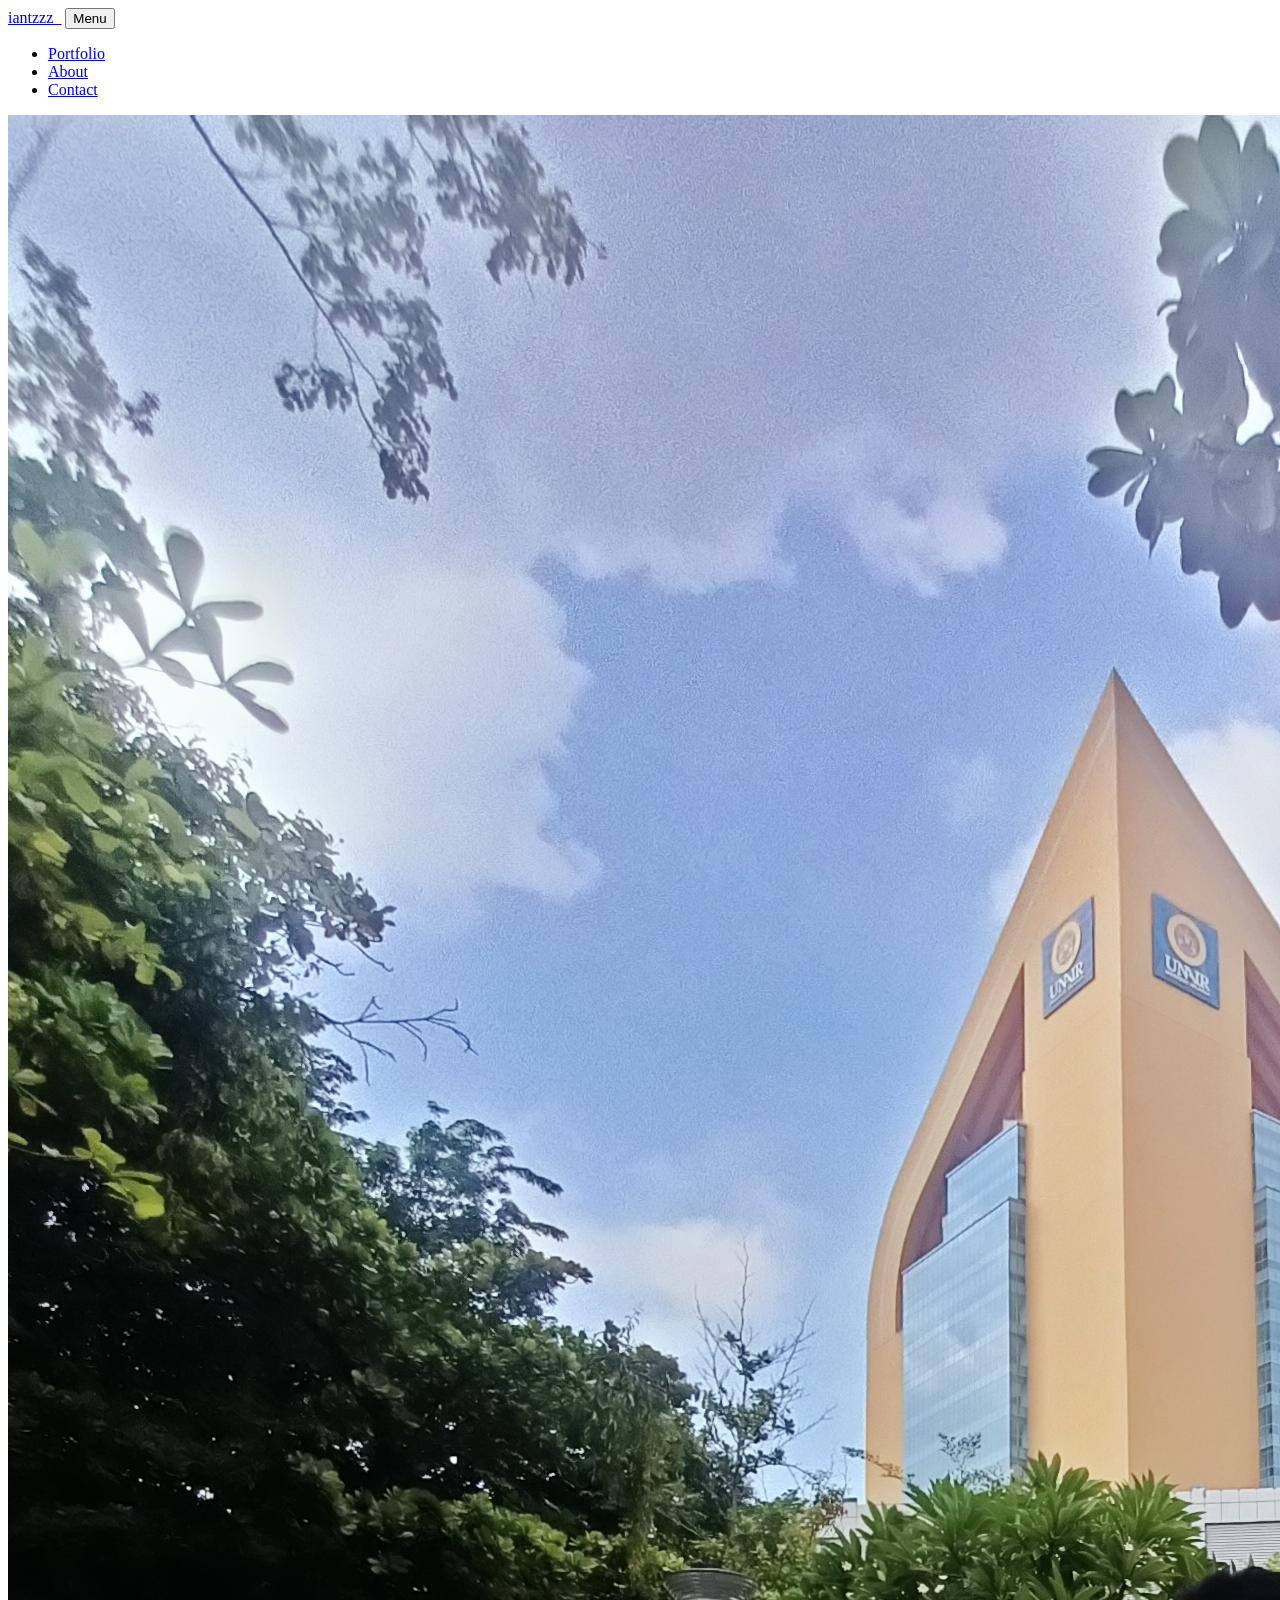
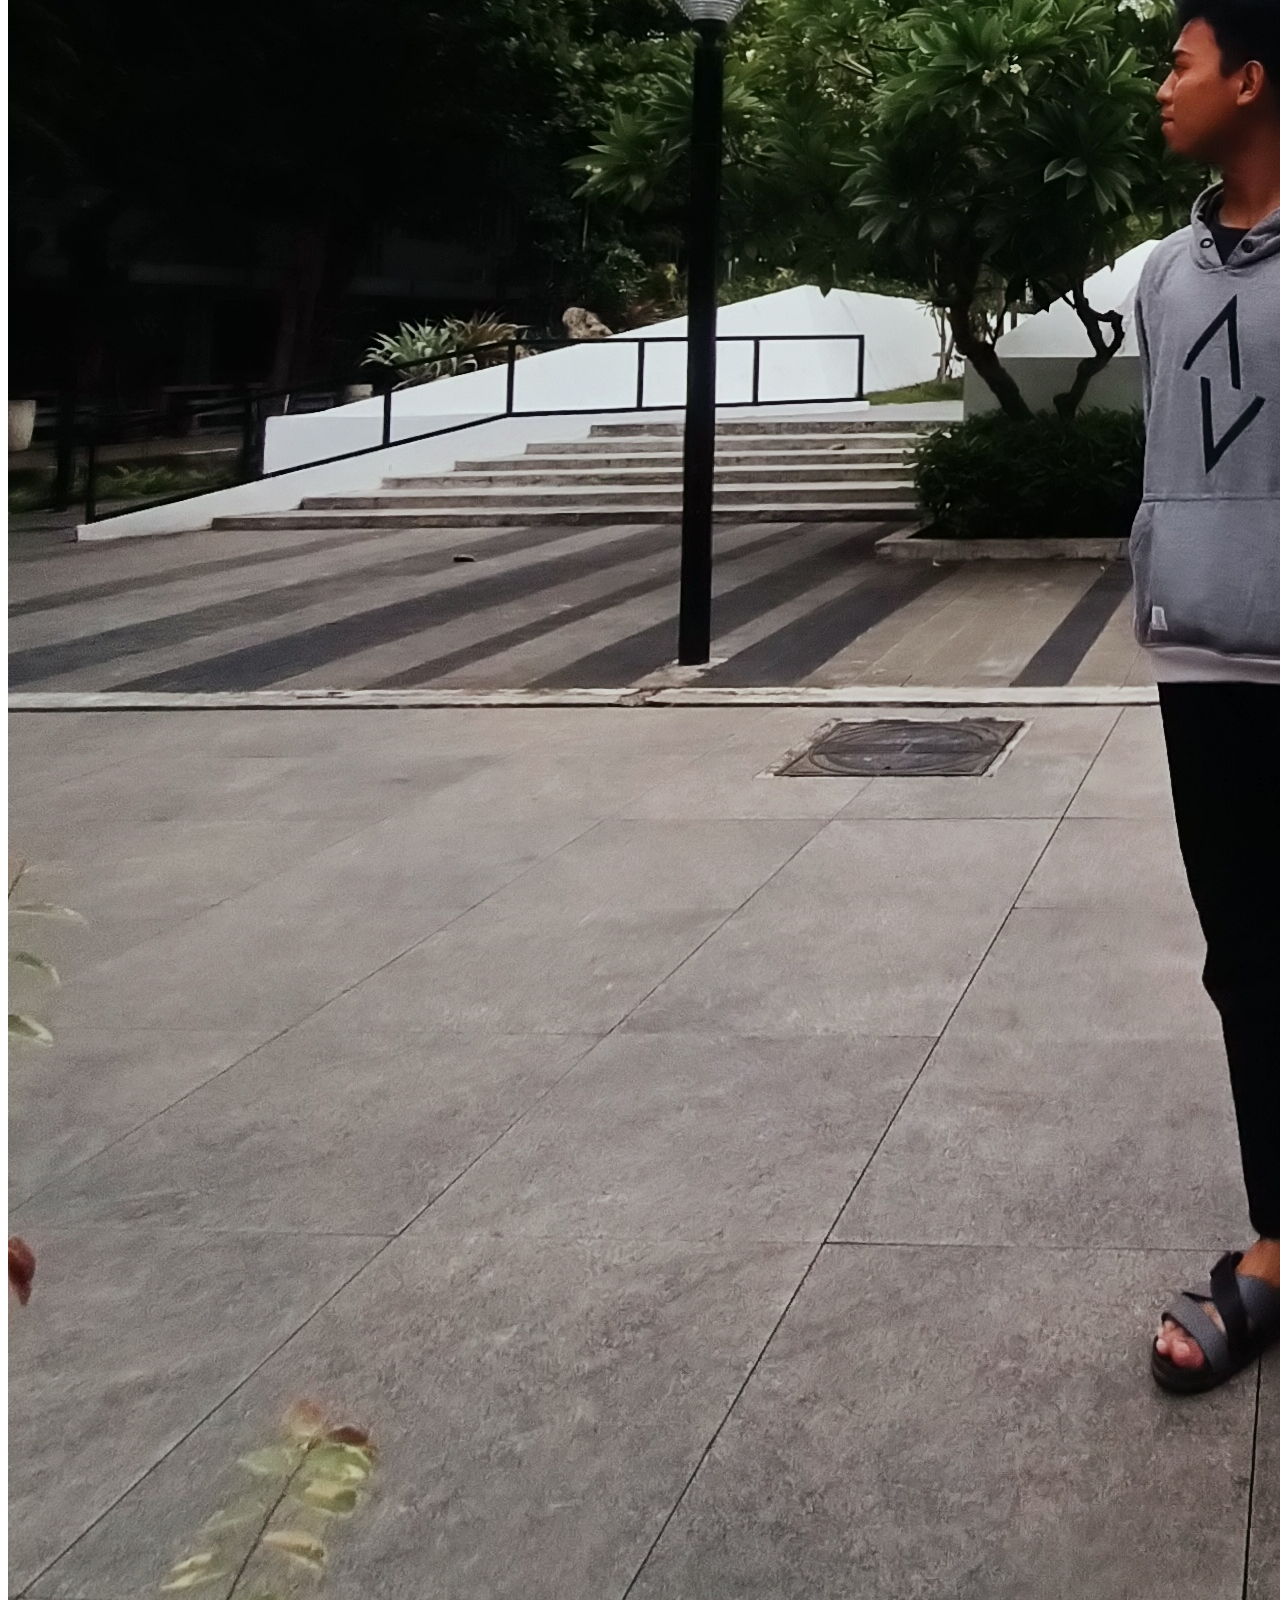
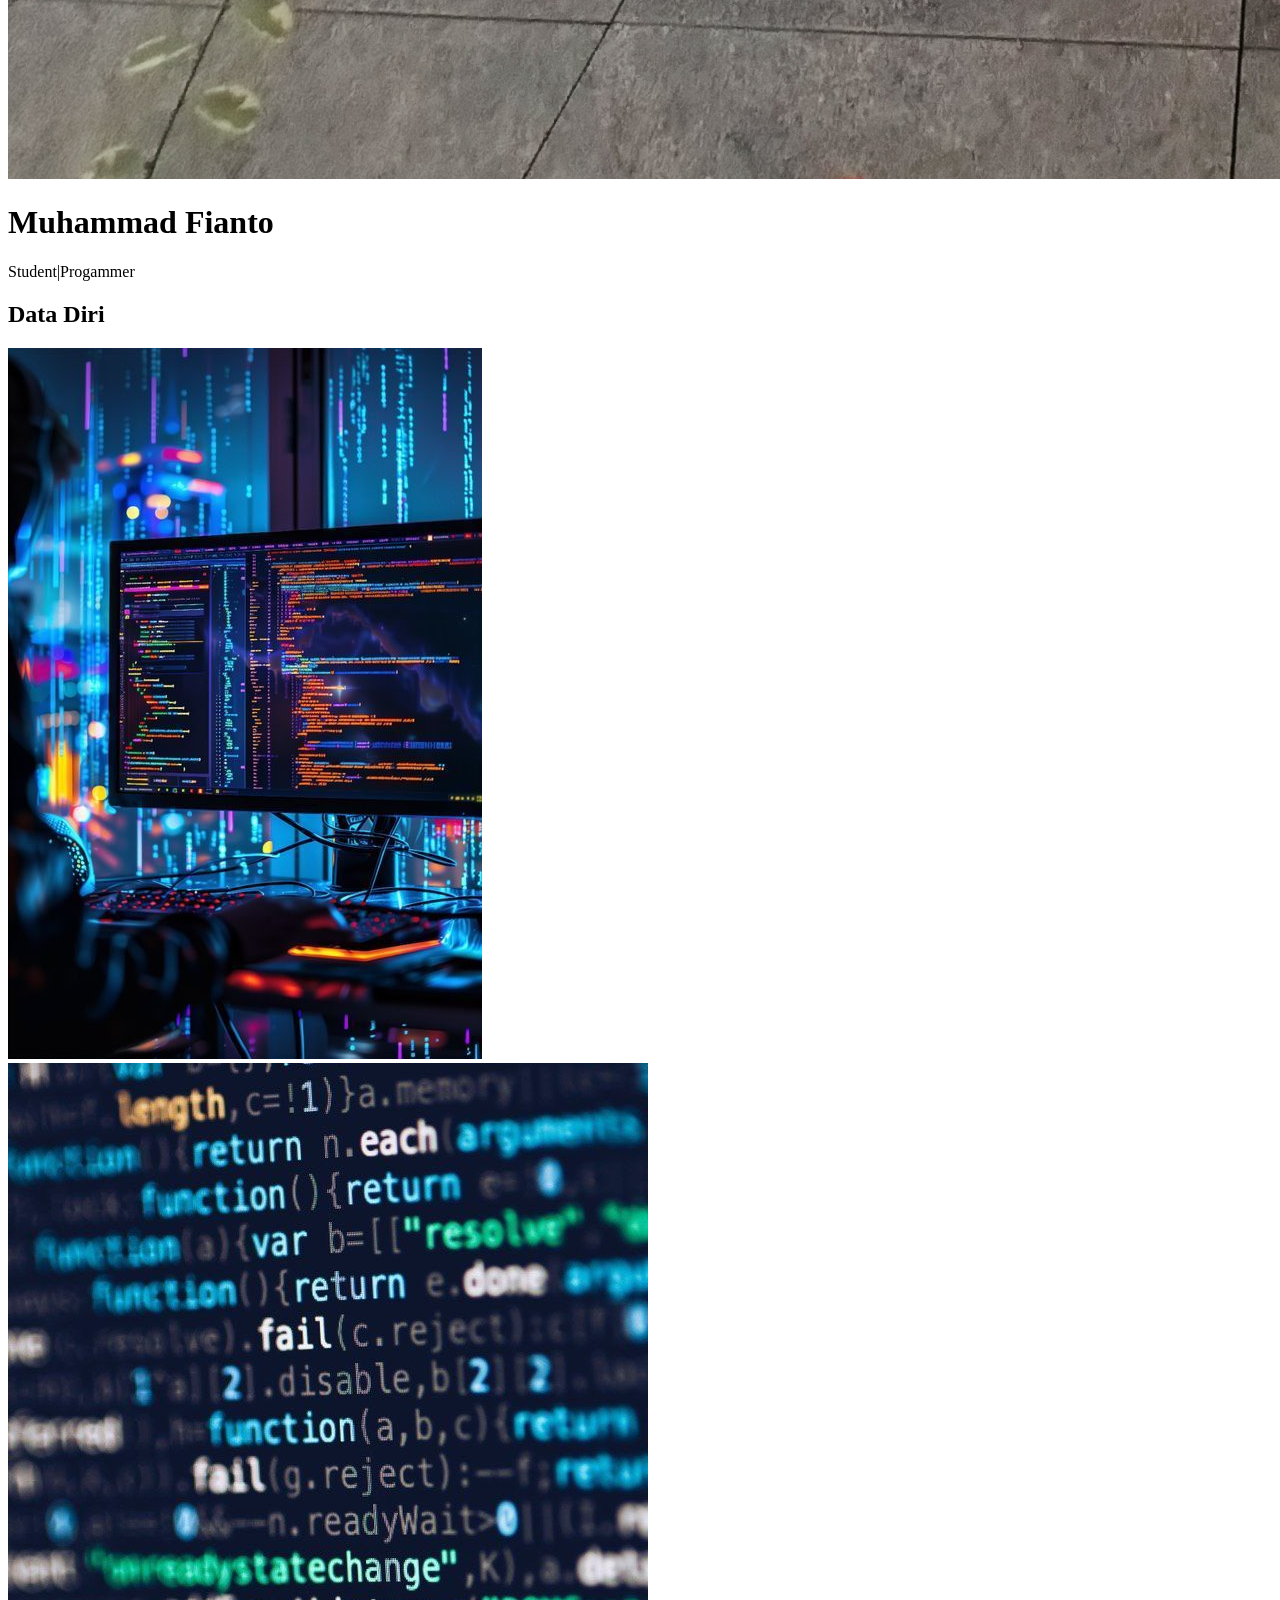
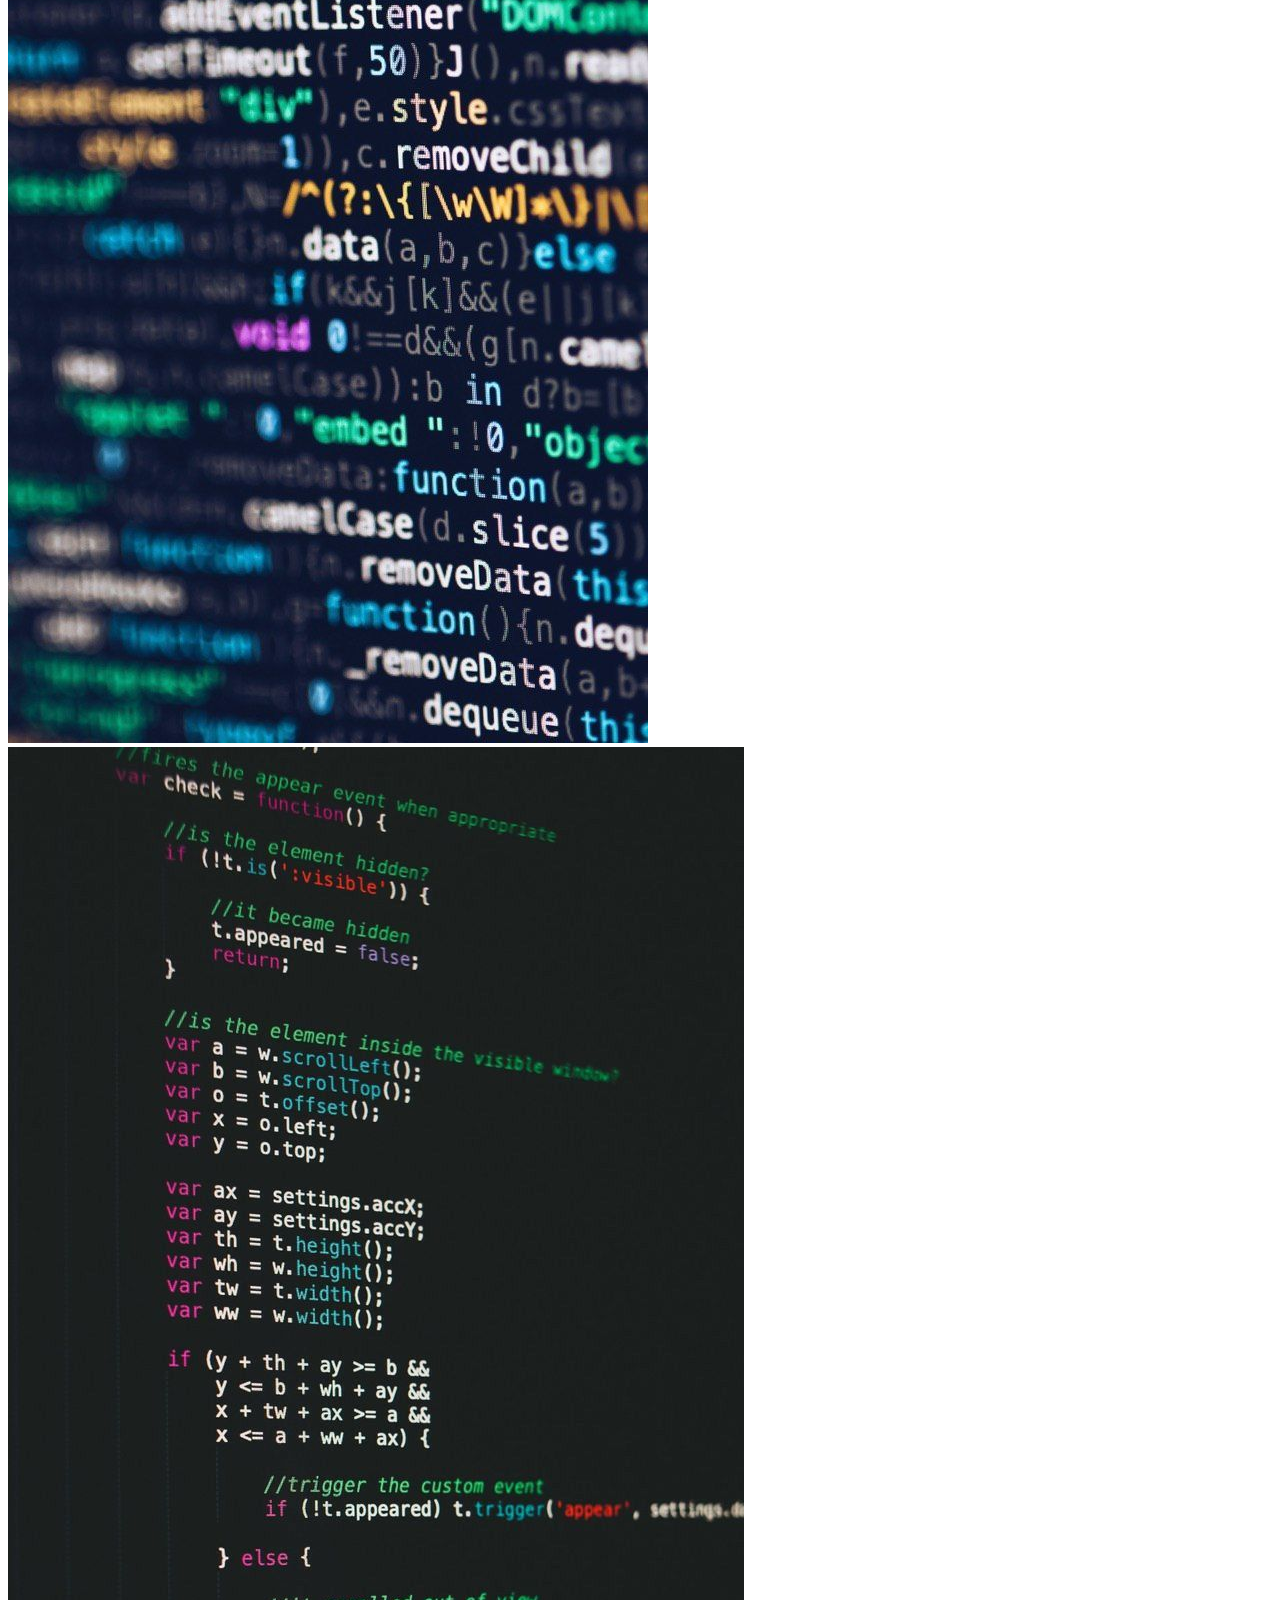
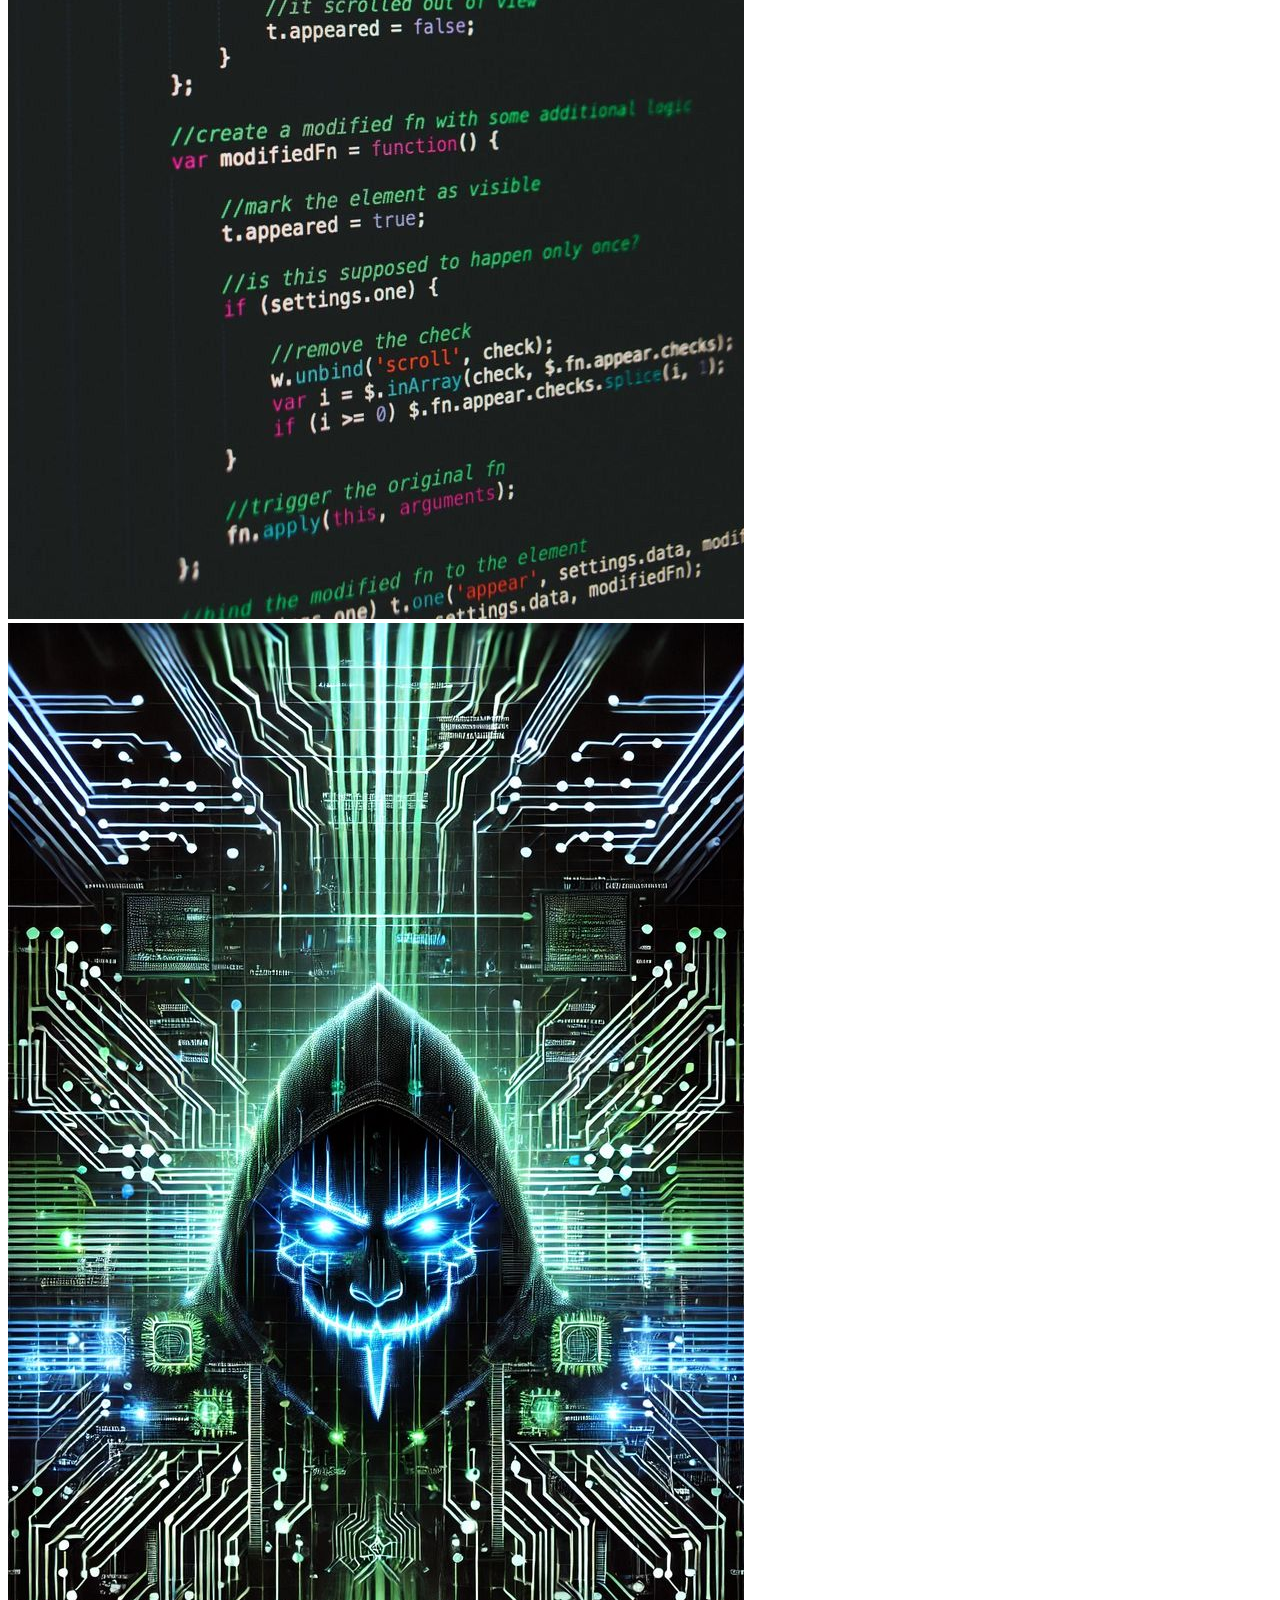
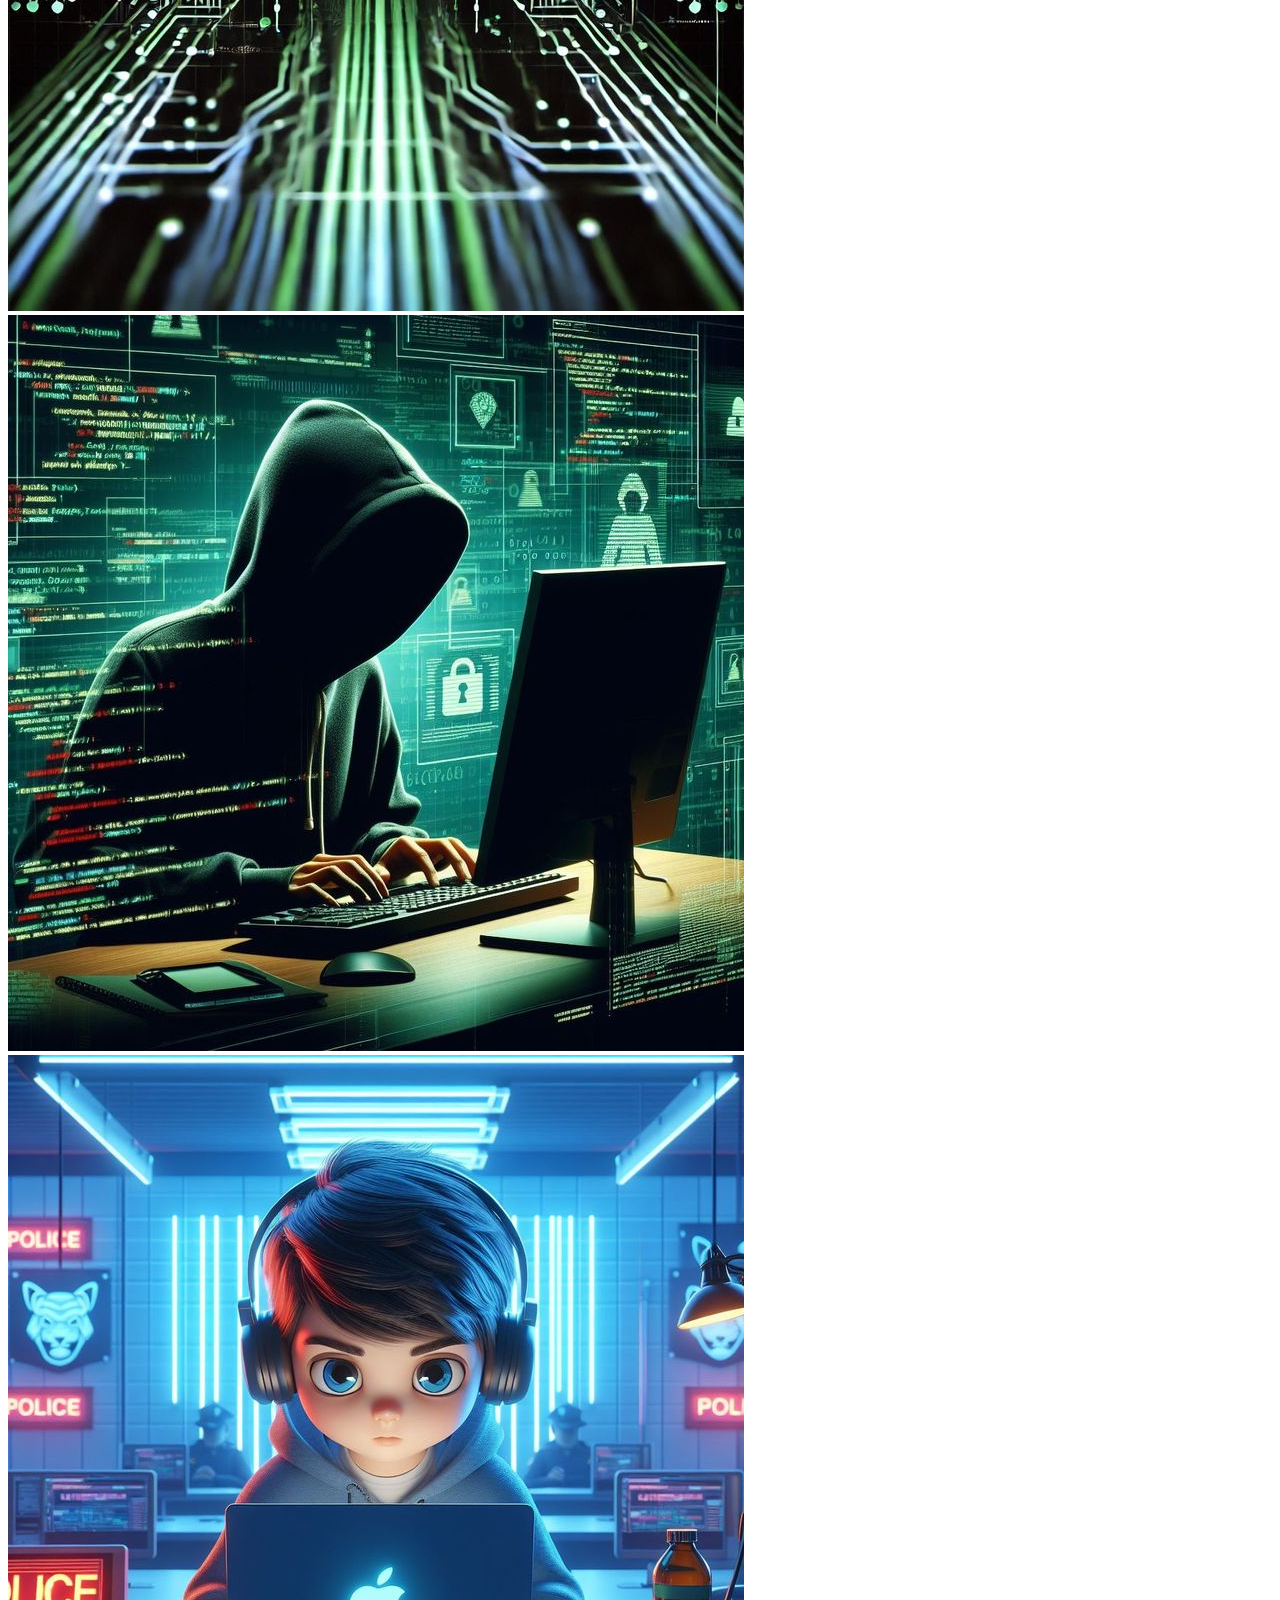
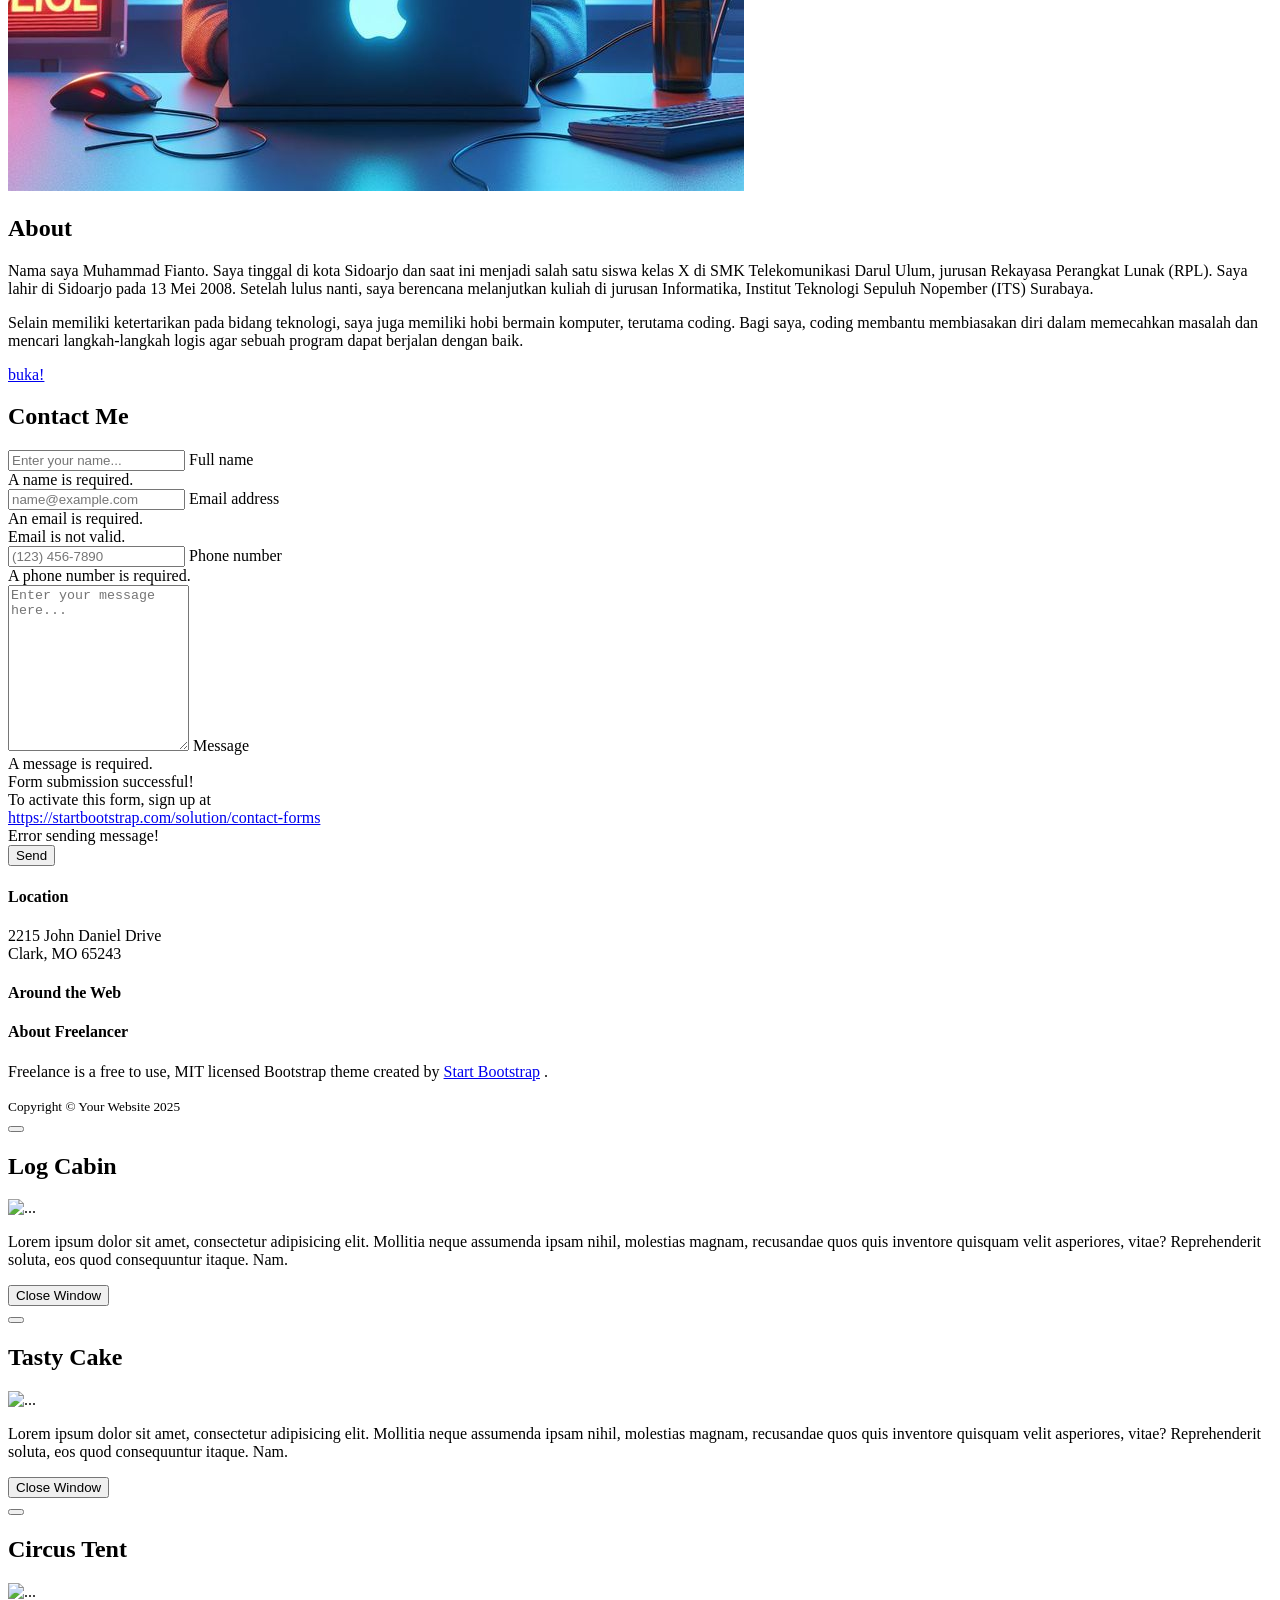
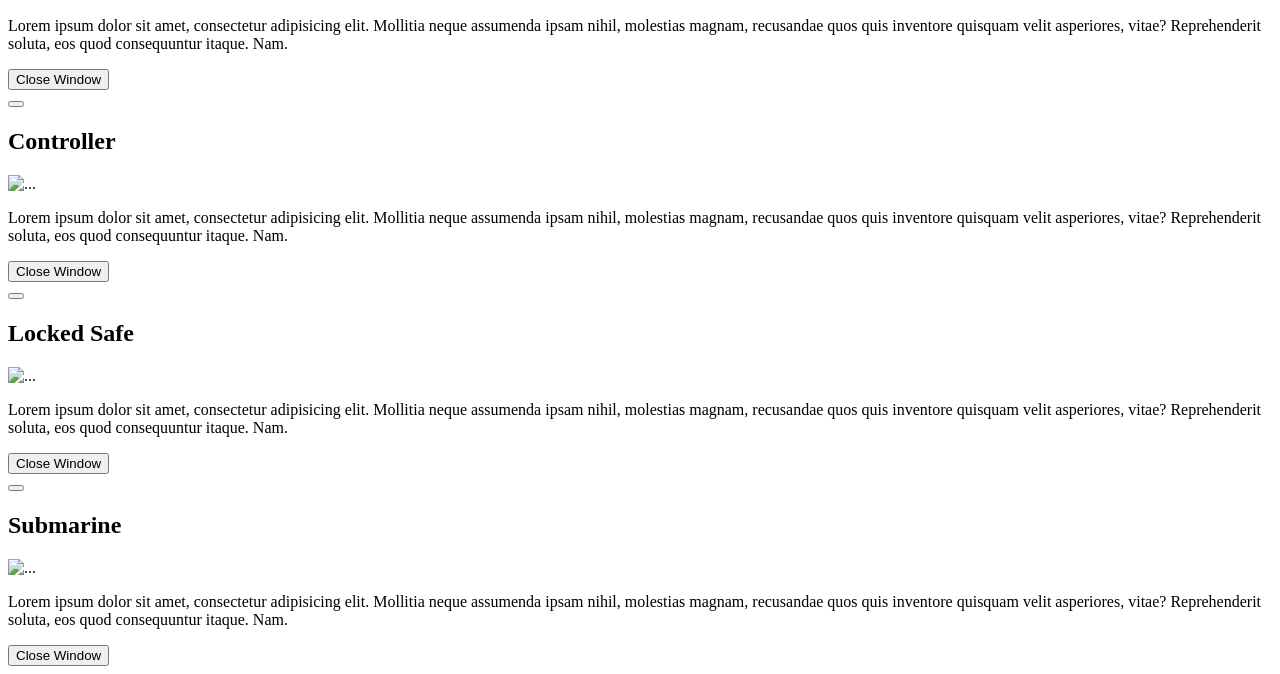
==== index.html @ 1a918ef3 "Add files via upload" ====
<!DOCTYPE html>
<html lang="en">
    <head>
        <meta charset="utf-8" />
        <meta name="viewport" content="width=device-width, initial-scale=1, shrink-to-fit=no" />
        <meta name="description" content="" />
        <meta name="author" content="" />
        <title>Hello, World!</title>
        <!-- Favicon-->
        <link rel="icon" type="image/x-icon" href="assets/favicon.ico" />
        <!-- Font Awesome icons (free version)-->
        <script src="https://use.fontawesome.com/releases/v6.3.0/js/all.js" crossorigin="anonymous"></script>
        <!-- Google fonts-->
        <link href="https://fonts.googleapis.com/css?family=Montserrat:400,700" rel="stylesheet" type="text/css" />
        <link href="https://fonts.googleapis.com/css?family=Lato:400,700,400italic,700italic" rel="stylesheet" type="text/css" />
        <!-- Core theme CSS (includes Bootstrap)-->
        <link href="css/styles.css" rel="stylesheet" />
    </head>
    <body id="page-top">
        <!-- Navigation-->
        <nav class="navbar navbar-expand-lg bg-secondary text-uppercase fixed-top" id="mainNav">
            <div class="container">
                <a class="navbar-brand" href="#page-top">iantzzz_</a>
                <button class="navbar-toggler text-uppercase font-weight-bold bg-primary text-white rounded" type="button" data-bs-toggle="collapse" data-bs-target="#navbarResponsive" aria-controls="navbarResponsive" aria-expanded="false" aria-label="Toggle navigation">
                    Menu
                    <i class="fas fa-bars"></i>
                </button>
                <div class="collapse navbar-collapse" id="navbarResponsive">
                    <ul class="navbar-nav ms-auto">
                        <li class="nav-item mx-0 mx-lg-1"><a class="nav-link py-3 px-0 px-lg-3 rounded" href="#portfolio">Portfolio</a></li>
                        <li class="nav-item mx-0 mx-lg-1"><a class="nav-link py-3 px-0 px-lg-3 rounded" href="#about">About</a></li>
                        <li class="nav-item mx-0 mx-lg-1"><a class="nav-link py-3 px-0 px-lg-3 rounded" href="#contact">Contact</a></li>
                    </ul>
                </div>
            </div>
        </nav>
        <!-- Masthead-->
        <header class="masthead bg-primary text-white text-center">
            <div class="container d-flex align-items-center flex-column">
                <!-- Masthead Avatar Image-->
                <img class="masthead-avatar mb-5" src="assets/img/portfolio/fotoku.jpeg" alt="..." />
                <!-- Masthead Heading-->
                <h1 class="masthead-heading text-uppercase mb-0">Muhammad Fianto</h1>
                <!-- Icon Divider-->
                <div class="divider-custom divider-light">
                    <div class="divider-custom-line"></div>
                    <div class="divider-custom-icon"><i class="fas fa-star"></i></div>
                    <div class="divider-custom-line"></div>
                </div>
                <!-- Masthead Subheading-->
                <p class="masthead-subheading font-weight-light mb-0">Student|Progammer</p>
            </div>
        </header>
        <!-- Portfolio Section-->
        <section class="page-section portfolio" id="portfolio">
            <div class="container">
                <!-- Portfolio Section Heading-->
                <h2 class="page-section-heading text-center text-uppercase text-secondary mb-0">Data Diri</h2>
                <!-- Icon Divider-->
                <div class="divider-custom">
                    <div class="divider-custom-line"></div>
                    <div class="divider-custom-icon"><i class="fas fa-star"></i></div>
                    <div class="divider-custom-line"></div>
                </div>
                <!-- Portfolio Grid Items-->
                <div class="row justify-content-center">
                    <!-- Portfolio Item 1-->
                    <div class="col-md-6 col-lg-4 mb-5">
                        <div class="portfolio-item mx-auto" data-bs-toggle="modal" data-bs-target="#portfolioModal1">
                            <div class="portfolio-item-caption d-flex align-items-center justify-content-center h-100 w-100">
                                <div class="portfolio-item-caption-content text-center text-white"><i class="fas fa-plus fa-3x"></i></div>
                            </div>
                            <img class="img-fluid" src="assets/img/portfolio/ngoding 1.jpeg" alt="..." />
                        </div>
                    </div>
                    <!-- Portfolio Item 2-->
                    <div class="col-md-6 col-lg-4 mb-5">
                        <div class="portfolio-item mx-auto" data-bs-toggle="modal" data-bs-target="#portfolioModal2">
                            <div class="portfolio-item-caption d-flex align-items-center justify-content-center h-100 w-100">
                                <div class="portfolio-item-caption-content text-center text-white"><i class="fas fa-plus fa-3x"></i></div>
                            </div>
                            <img class="img-fluid" src="assets/img/portfolio/ngoding 2.jpeg" alt="..." />
                        </div>
                    </div>
                    <!-- Portfolio Item 3-->
                    <div class="col-md-6 col-lg-4 mb-5">
                        <div class="portfolio-item mx-auto" data-bs-toggle="modal" data-bs-target="#portfolioModal3">
                            <div class="portfolio-item-caption d-flex align-items-center justify-content-center h-100 w-100">
                                <div class="portfolio-item-caption-content text-center text-white"><i class="fas fa-plus fa-3x"></i></div>
                            </div>
                            <img class="img-fluid" src="assets/img/portfolio/ngoding 3.jpeg" alt="..." />
                        </div>
                    </div>
                    <!-- Portfolio Item 4-->
                    <div class="col-md-6 col-lg-4 mb-5 mb-lg-0">
                        <div class="portfolio-item mx-auto" data-bs-toggle="modal" data-bs-target="#portfolioModal4">
                            <div class="portfolio-item-caption d-flex align-items-center justify-content-center h-100 w-100">
                                <div class="portfolio-item-caption-content text-center text-white"><i class="fas fa-plus fa-3x"></i></div>
                            </div>
                            <img class="img-fluid" src="assets/img/portfolio/hacker.jpeg" alt="..." />
                        </div>
                    </div>
                    <!-- Portfolio Item 5-->
                    <div class="col-md-6 col-lg-4 mb-5 mb-md-0">
                        <div class="portfolio-item mx-auto" data-bs-toggle="modal" data-bs-target="#portfolioModal5">
                            <div class="portfolio-item-caption d-flex align-items-center justify-content-center h-100 w-100">
                                <div class="portfolio-item-caption-content text-center text-white"><i class="fas fa-plus fa-3x"></i></div>
                            </div>
                            <img class="img-fluid" src="assets/img/portfolio/hacker2.jpeg" alt="..." />
                        </div>
                    </div>
                    <!-- Portfolio Item 6-->
                    <div class="col-md-6 col-lg-4">
                        <div class="portfolio-item mx-auto" data-bs-toggle="modal" data-bs-target="#portfolioModal6">
                            <div class="portfolio-item-caption d-flex align-items-center justify-content-center h-100 w-100">
                                <div class="portfolio-item-caption-content text-center text-white"><i class="fas fa-plus fa-3x"></i></div>
                            </div>
                            <img class="img-fluid" src="assets/img/portfolio/progammer.jpeg" alt="..." />
                        </div>
                    </div>
                </div>
            </div>
        </section>
        <!-- About Section-->
        <section class="page-section bg-primary text-white mb-0" id="about">
            <div class="container">
                <!-- About Section Heading-->
                <h2 class="page-section-heading text-center text-uppercase text-white">About</h2>
                <!-- Icon Divider-->
                <div class="divider-custom divider-light">
                    <div class="divider-custom-line"></div>
                    <div class="divider-custom-icon"><i class="fas fa-star"></i></div>
                    <div class="divider-custom-line"></div>
                </div>
                <!-- About Section Content-->
                <div class="row">
                    <div class="col-lg-4 ms-auto"><p class="lead">Nama saya Muhammad Fianto. Saya tinggal di kota Sidoarjo dan saat ini menjadi salah satu siswa kelas X di SMK Telekomunikasi Darul Ulum, jurusan Rekayasa Perangkat Lunak (RPL). Saya lahir di Sidoarjo pada 13 Mei 2008. Setelah lulus nanti, saya berencana melanjutkan kuliah di jurusan Informatika, Institut Teknologi Sepuluh Nopember (ITS) Surabaya.</p></div>
                    <div class="col-lg-4 me-auto"><p class="lead">Selain memiliki ketertarikan pada bidang teknologi, saya juga memiliki hobi bermain komputer, terutama coding. Bagi saya, coding membantu membiasakan diri dalam memecahkan masalah dan mencari langkah-langkah logis agar sebuah program dapat berjalan dengan baik.</p></div>
                </div>
                <!-- About Section Button-->
                <div class="text-center mt-4">
                    <a class="btn btn-xl btn-outline-light" href="assets/img/portfolio/fotoku.jpeg">
                        <i class="fas fa-download me-2"></i>
                        buka!
                    </a>
                </div>
            </div>
        </section>
        <!-- Contact Section-->
        <section class="page-section" id="contact">
            <div class="container">
                <!-- Contact Section Heading-->
                <h2 class="page-section-heading text-center text-uppercase text-secondary mb-0">Contact Me</h2>
                <!-- Icon Divider-->
                <div class="divider-custom">
                    <div class="divider-custom-line"></div>
                    <div class="divider-custom-icon"><i class="fas fa-star"></i></div>
                    <div class="divider-custom-line"></div>
                </div>
                <!-- Contact Section Form-->
                <div class="row justify-content-center">
                    <div class="col-lg-8 col-xl-7">
                        <!-- * * * * * * * * * * * * * * *-->
                        <!-- * * SB Forms Contact Form * *-->
                        <!-- * * * * * * * * * * * * * * *-->
                        <!-- This form is pre-integrated with SB Forms.-->
                        <!-- To make this form functional, sign up at-->
                        <!-- https://startbootstrap.com/solution/contact-forms-->
                        <!-- to get an API token!-->
                        <form id="contactForm" data-sb-form-api-token="API_TOKEN">
                            <!-- Name input-->
                            <div class="form-floating mb-3">
                                <input class="form-control" id="name" type="text" placeholder="Enter your name..." data-sb-validations="required" />
                                <label for="name">Full name</label>
                                <div class="invalid-feedback" data-sb-feedback="name:required">A name is required.</div>
                            </div>
                            <!-- Email address input-->
                            <div class="form-floating mb-3">
                                <input class="form-control" id="email" type="email" placeholder="name@example.com" data-sb-validations="required,email" />
                                <label for="email">Email address</label>
                                <div class="invalid-feedback" data-sb-feedback="email:required">An email is required.</div>
                                <div class="invalid-feedback" data-sb-feedback="email:email">Email is not valid.</div>
                            </div>
                            <!-- Phone number input-->
                            <div class="form-floating mb-3">
                                <input class="form-control" id="phone" type="tel" placeholder="(123) 456-7890" data-sb-validations="required" />
                                <label for="phone">Phone number</label>
                                <div class="invalid-feedback" data-sb-feedback="phone:required">A phone number is required.</div>
                            </div>
                            <!-- Message input-->
                            <div class="form-floating mb-3">
                                <textarea class="form-control" id="message" type="text" placeholder="Enter your message here..." style="height: 10rem" data-sb-validations="required"></textarea>
                                <label for="message">Message</label>
                                <div class="invalid-feedback" data-sb-feedback="message:required">A message is required.</div>
                            </div>
                            <!-- Submit success message-->
                            <!---->
                            <!-- This is what your users will see when the form-->
                            <!-- has successfully submitted-->
                            <div class="d-none" id="submitSuccessMessage">
                                <div class="text-center mb-3">
                                    <div class="fw-bolder">Form submission successful!</div>
                                    To activate this form, sign up at
                                    <br />
                                    <a href="https://startbootstrap.com/solution/contact-forms">https://startbootstrap.com/solution/contact-forms</a>
                                </div>
                            </div>
                            <!-- Submit error message-->
                            <!---->
                            <!-- This is what your users will see when there is-->
                            <!-- an error submitting the form-->
                            <div class="d-none" id="submitErrorMessage"><div class="text-center text-danger mb-3">Error sending message!</div></div>
                            <!-- Submit Button-->
                            <button class="btn btn-primary btn-xl disabled" id="submitButton" type="submit">Send</button>
                        </form>
                    </div>
                </div>
            </div>
        </section>
        <!-- Footer-->
        <footer class="footer text-center">
            <div class="container">
                <div class="row">
                    <!-- Footer Location-->
                    <div class="col-lg-4 mb-5 mb-lg-0">
                        <h4 class="text-uppercase mb-4">Location</h4>
                        <p class="lead mb-0">
                            2215 John Daniel Drive
                            <br />
                            Clark, MO 65243
                        </p>
                    </div>
                    <!-- Footer Social Icons-->
                    <div class="col-lg-4 mb-5 mb-lg-0">
                        <h4 class="text-uppercase mb-4">Around the Web</h4>
                        <a class="btn btn-outline-light btn-social mx-1" href="#!"><i class="fab fa-fw fa-facebook-f"></i></a>
                        <a class="btn btn-outline-light btn-social mx-1" href="https://www.instagram.com/iantzzz_/"><i class="fab fa-instagram"></i></a>
                    </div>
                    <!-- Footer About Text-->
                    <div class="col-lg-4">
                        <h4 class="text-uppercase mb-4">About Freelancer</h4>
                        <p class="lead mb-0">
                            Freelance is a free to use, MIT licensed Bootstrap theme created by
                            <a href="http://startbootstrap.com">Start Bootstrap</a>
                            .
                        </p>
                    </div>
                </div>
            </div>
        </footer>
        <!-- Copyright Section-->
        <div class="copyright py-4 text-center text-white">
            <div class="container"><small>Copyright &copy; Your Website 2025</small></div>
        </div>
        <!-- Portfolio Modals-->
        <!-- Portfolio Modal 1-->
        <div class="portfolio-modal modal fade" id="portfolioModal1" tabindex="-1" aria-labelledby="portfolioModal1" aria-hidden="true">
            <div class="modal-dialog modal-xl">
                <div class="modal-content">
                    <div class="modal-header border-0"><button class="btn-close" type="button" data-bs-dismiss="modal" aria-label="Close"></button></div>
                    <div class="modal-body text-center pb-5">
                        <div class="container">
                            <div class="row justify-content-center">
                                <div class="col-lg-8">
                                    <!-- Portfolio Modal - Title-->
                                    <h2 class="portfolio-modal-title text-secondary text-uppercase mb-0">Log Cabin</h2>
                                    <!-- Icon Divider-->
                                    <div class="divider-custom">
                                        <div class="divider-custom-line"></div>
                                        <div class="divider-custom-icon"><i class="fas fa-star"></i></div>
                                        <div class="divider-custom-line"></div>
                                    </div>
                                    <!-- Portfolio Modal - Image-->
                                    <img class="img-fluid rounded mb-5" src="assets/img/portfolio/cabin.png" alt="..." />
                                    <!-- Portfolio Modal - Text-->
                                    <p class="mb-4">Lorem ipsum dolor sit amet, consectetur adipisicing elit. Mollitia neque assumenda ipsam nihil, molestias magnam, recusandae quos quis inventore quisquam velit asperiores, vitae? Reprehenderit soluta, eos quod consequuntur itaque. Nam.</p>
                                    <button class="btn btn-primary" data-bs-dismiss="modal">
                                        <i class="fas fa-xmark fa-fw"></i>
                                        Close Window
                                    </button>
                                </div>
                            </div>
                        </div>
                    </div>
                </div>
            </div>
        </div>
        <!-- Portfolio Modal 2-->
        <div class="portfolio-modal modal fade" id="portfolioModal2" tabindex="-1" aria-labelledby="portfolioModal2" aria-hidden="true">
            <div class="modal-dialog modal-xl">
                <div class="modal-content">
                    <div class="modal-header border-0"><button class="btn-close" type="button" data-bs-dismiss="modal" aria-label="Close"></button></div>
                    <div class="modal-body text-center pb-5">
                        <div class="container">
                            <div class="row justify-content-center">
                                <div class="col-lg-8">
                                    <!-- Portfolio Modal - Title-->
                                    <h2 class="portfolio-modal-title text-secondary text-uppercase mb-0">Tasty Cake</h2>
                                    <!-- Icon Divider-->
                                    <div class="divider-custom">
                                        <div class="divider-custom-line"></div>
                                        <div class="divider-custom-icon"><i class="fas fa-star"></i></div>
                                        <div class="divider-custom-line"></div>
                                    </div>
                                    <!-- Portfolio Modal - Image-->
                                    <img class="img-fluid rounded mb-5" src="assets/img/portfolio/cake.png" alt="..." />
                                    <!-- Portfolio Modal - Text-->
                                    <p class="mb-4">Lorem ipsum dolor sit amet, consectetur adipisicing elit. Mollitia neque assumenda ipsam nihil, molestias magnam, recusandae quos quis inventore quisquam velit asperiores, vitae? Reprehenderit soluta, eos quod consequuntur itaque. Nam.</p>
                                    <button class="btn btn-primary" data-bs-dismiss="modal">
                                        <i class="fas fa-xmark fa-fw"></i>
                                        Close Window
                                    </button>
                                </div>
                            </div>
                        </div>
                    </div>
                </div>
            </div>
        </div>
        <!-- Portfolio Modal 3-->
        <div class="portfolio-modal modal fade" id="portfolioModal3" tabindex="-1" aria-labelledby="portfolioModal3" aria-hidden="true">
            <div class="modal-dialog modal-xl">
                <div class="modal-content">
                    <div class="modal-header border-0"><button class="btn-close" type="button" data-bs-dismiss="modal" aria-label="Close"></button></div>
                    <div class="modal-body text-center pb-5">
                        <div class="container">
                            <div class="row justify-content-center">
                                <div class="col-lg-8">
                                    <!-- Portfolio Modal - Title-->
                                    <h2 class="portfolio-modal-title text-secondary text-uppercase mb-0">Circus Tent</h2>
                                    <!-- Icon Divider-->
                                    <div class="divider-custom">
                                        <div class="divider-custom-line"></div>
                                        <div class="divider-custom-icon"><i class="fas fa-star"></i></div>
                                        <div class="divider-custom-line"></div>
                                    </div>
                                    <!-- Portfolio Modal - Image-->
                                    <img class="img-fluid rounded mb-5" src="assets/img/portfolio/circus.png" alt="..." />
                                    <!-- Portfolio Modal - Text-->
                                    <p class="mb-4">Lorem ipsum dolor sit amet, consectetur adipisicing elit. Mollitia neque assumenda ipsam nihil, molestias magnam, recusandae quos quis inventore quisquam velit asperiores, vitae? Reprehenderit soluta, eos quod consequuntur itaque. Nam.</p>
                                    <button class="btn btn-primary" data-bs-dismiss="modal">
                                        <i class="fas fa-xmark fa-fw"></i>
                                        Close Window
                                    </button>
                                </div>
                            </div>
                        </div>
                    </div>
                </div>
            </div>
        </div>
        <!-- Portfolio Modal 4-->
        <div class="portfolio-modal modal fade" id="portfolioModal4" tabindex="-1" aria-labelledby="portfolioModal4" aria-hidden="true">
            <div class="modal-dialog modal-xl">
                <div class="modal-content">
                    <div class="modal-header border-0"><button class="btn-close" type="button" data-bs-dismiss="modal" aria-label="Close"></button></div>
                    <div class="modal-body text-center pb-5">
                        <div class="container">
                            <div class="row justify-content-center">
                                <div class="col-lg-8">
                                    <!-- Portfolio Modal - Title-->
                                    <h2 class="portfolio-modal-title text-secondary text-uppercase mb-0">Controller</h2>
                                    <!-- Icon Divider-->
                                    <div class="divider-custom">
                                        <div class="divider-custom-line"></div>
                                        <div class="divider-custom-icon"><i class="fas fa-star"></i></div>
                                        <div class="divider-custom-line"></div>
                                    </div>
                                    <!-- Portfolio Modal - Image-->
                                    <img class="img-fluid rounded mb-5" src="assets/img/portfolio/game.png" alt="..." />
                                    <!-- Portfolio Modal - Text-->
                                    <p class="mb-4">Lorem ipsum dolor sit amet, consectetur adipisicing elit. Mollitia neque assumenda ipsam nihil, molestias magnam, recusandae quos quis inventore quisquam velit asperiores, vitae? Reprehenderit soluta, eos quod consequuntur itaque. Nam.</p>
                                    <button class="btn btn-primary" data-bs-dismiss="modal">
                                        <i class="fas fa-xmark fa-fw"></i>
                                        Close Window
                                    </button>
                                </div>
                            </div>
                        </div>
                    </div>
                </div>
            </div>
        </div>
        <!-- Portfolio Modal 5-->
        <div class="portfolio-modal modal fade" id="portfolioModal5" tabindex="-1" aria-labelledby="portfolioModal5" aria-hidden="true">
            <div class="modal-dialog modal-xl">
                <div class="modal-content">
                    <div class="modal-header border-0"><button class="btn-close" type="button" data-bs-dismiss="modal" aria-label="Close"></button></div>
                    <div class="modal-body text-center pb-5">
                        <div class="container">
                            <div class="row justify-content-center">
                                <div class="col-lg-8">
                                    <!-- Portfolio Modal - Title-->
                                    <h2 class="portfolio-modal-title text-secondary text-uppercase mb-0">Locked Safe</h2>
                                    <!-- Icon Divider-->
                                    <div class="divider-custom">
                                        <div class="divider-custom-line"></div>
                                        <div class="divider-custom-icon"><i class="fas fa-star"></i></div>
                                        <div class="divider-custom-line"></div>
                                    </div>
                                    <!-- Portfolio Modal - Image-->
                                    <img class="img-fluid rounded mb-5" src="assets/img/portfolio/safe.png" alt="..." />
                                    <!-- Portfolio Modal - Text-->
                                    <p class="mb-4">Lorem ipsum dolor sit amet, consectetur adipisicing elit. Mollitia neque assumenda ipsam nihil, molestias magnam, recusandae quos quis inventore quisquam velit asperiores, vitae? Reprehenderit soluta, eos quod consequuntur itaque. Nam.</p>
                                    <button class="btn btn-primary" data-bs-dismiss="modal">
                                        <i class="fas fa-xmark fa-fw"></i>
                                        Close Window
                                    </button>
                                </div>
                            </div>
                        </div>
                    </div>
                </div>
            </div>
        </div>
        <!-- Portfolio Modal 6-->
        <div class="portfolio-modal modal fade" id="portfolioModal6" tabindex="-1" aria-labelledby="portfolioModal6" aria-hidden="true">
            <div class="modal-dialog modal-xl">
                <div class="modal-content">
                    <div class="modal-header border-0"><button class="btn-close" type="button" data-bs-dismiss="modal" aria-label="Close"></button></div>
                    <div class="modal-body text-center pb-5">
                        <div class="container">
                            <div class="row justify-content-center">
                                <div class="col-lg-8">
                                    <!-- Portfolio Modal - Title-->
                                    <h2 class="portfolio-modal-title text-secondary text-uppercase mb-0">Submarine</h2>
                                    <!-- Icon Divider-->
                                    <div class="divider-custom">
                                        <div class="divider-custom-line"></div>
                                        <div class="divider-custom-icon"><i class="fas fa-star"></i></div>
                                        <div class="divider-custom-line"></div>
                                    </div>
                                    <!-- Portfolio Modal - Image-->
                                    <img class="img-fluid rounded mb-5" src="assets/img/portfolio/submarine.png" alt="..." />
                                    <!-- Portfolio Modal - Text-->
                                    <p class="mb-4">Lorem ipsum dolor sit amet, consectetur adipisicing elit. Mollitia neque assumenda ipsam nihil, molestias magnam, recusandae quos quis inventore quisquam velit asperiores, vitae? Reprehenderit soluta, eos quod consequuntur itaque. Nam.</p>
                                    <button class="btn btn-primary" data-bs-dismiss="modal">
                                        <i class="fas fa-xmark fa-fw"></i>
                                        Close Window
                                    </button>
                                </div>
                            </div>
                        </div>
                    </div>
                </div>
            </div>
        </div>
        <!-- Bootstrap core JS-->
        <script src="https://cdn.jsdelivr.net/npm/bootstrap@5.2.3/dist/js/bootstrap.bundle.min.js"></script>
        <!-- Core theme JS-->
        <script src="js/scripts.js"></script>
        <!-- * * * * * * * * * * * * * * * * * * * * * * * * * * * * * * * * * * * * * * * *-->
        <!-- * *                               SB Forms JS                               * *-->
        <!-- * * Activate your form at https://startbootstrap.com/solution/contact-forms * *-->
        <!-- * * * * * * * * * * * * * * * * * * * * * * * * * * * * * * * * * * * * * * * *-->
        <script src="https://cdn.startbootstrap.com/sb-forms-latest.js"></script>
    </body>
</html>
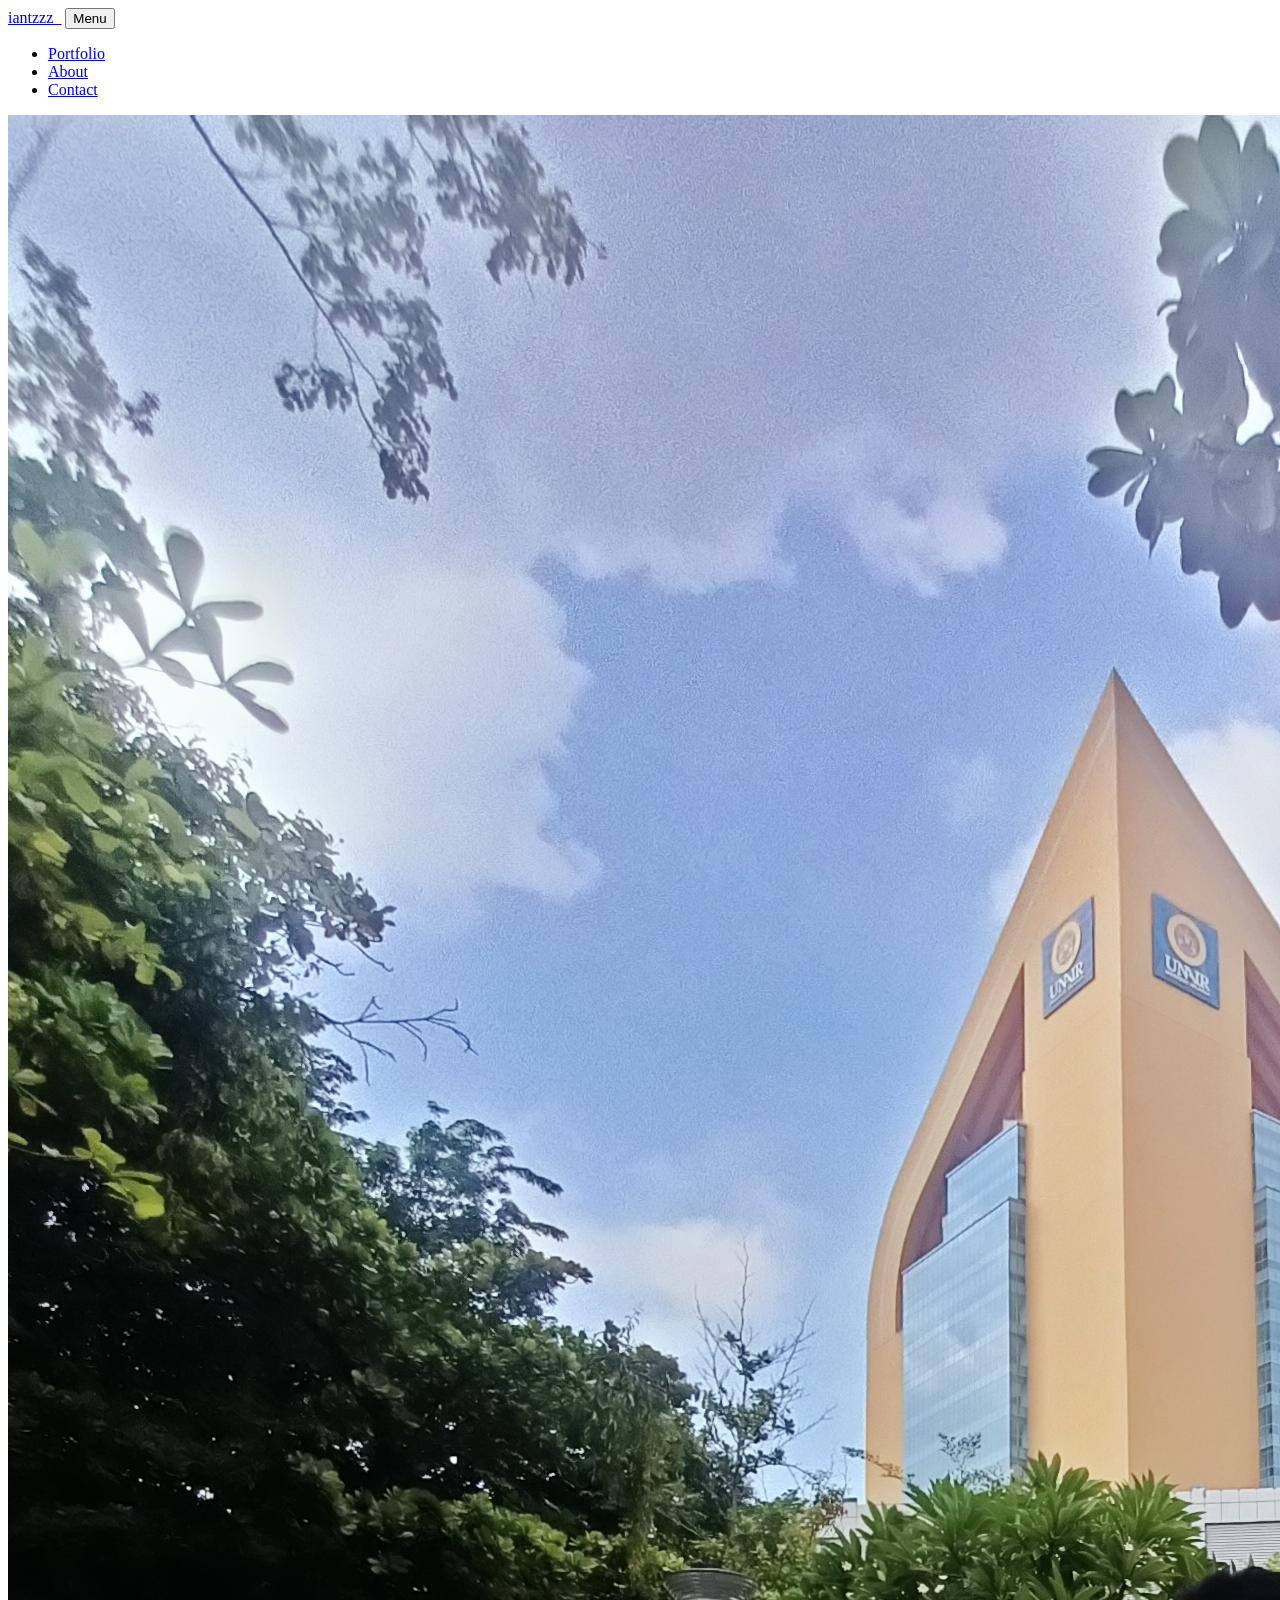
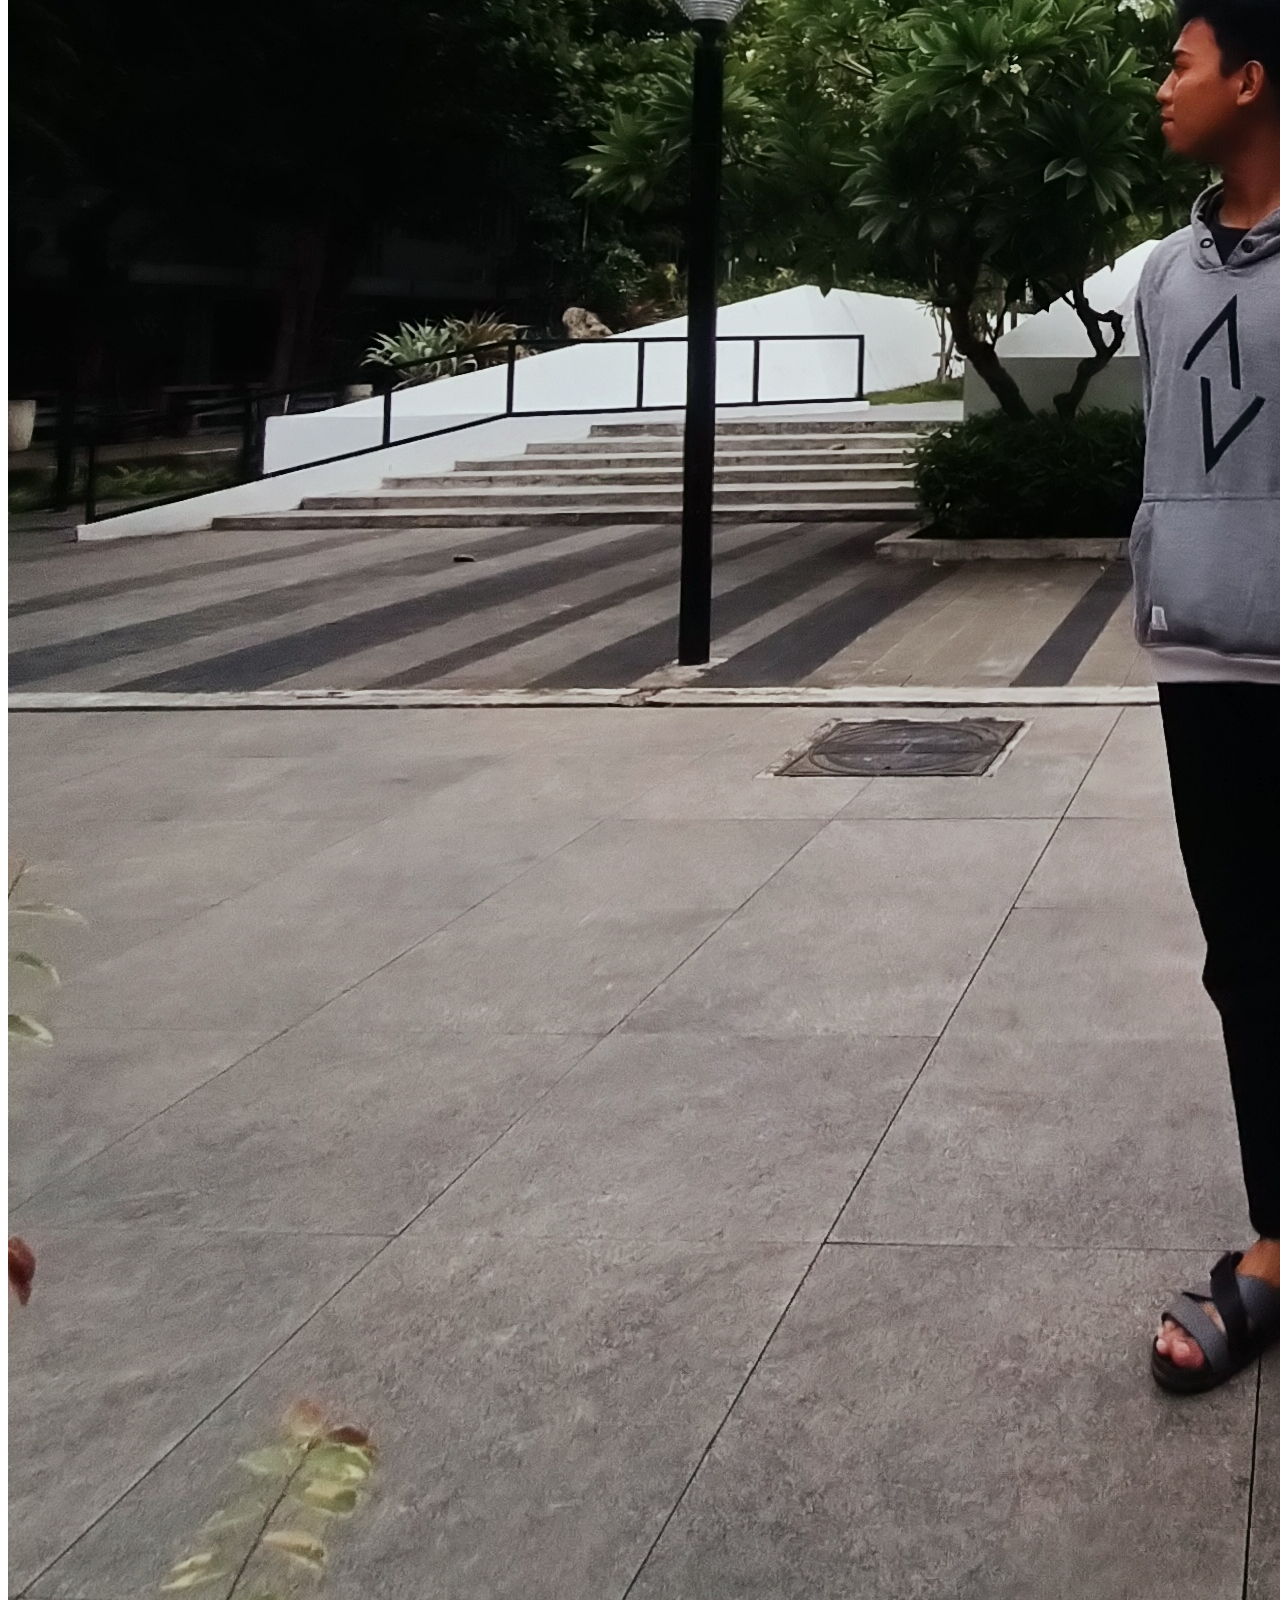
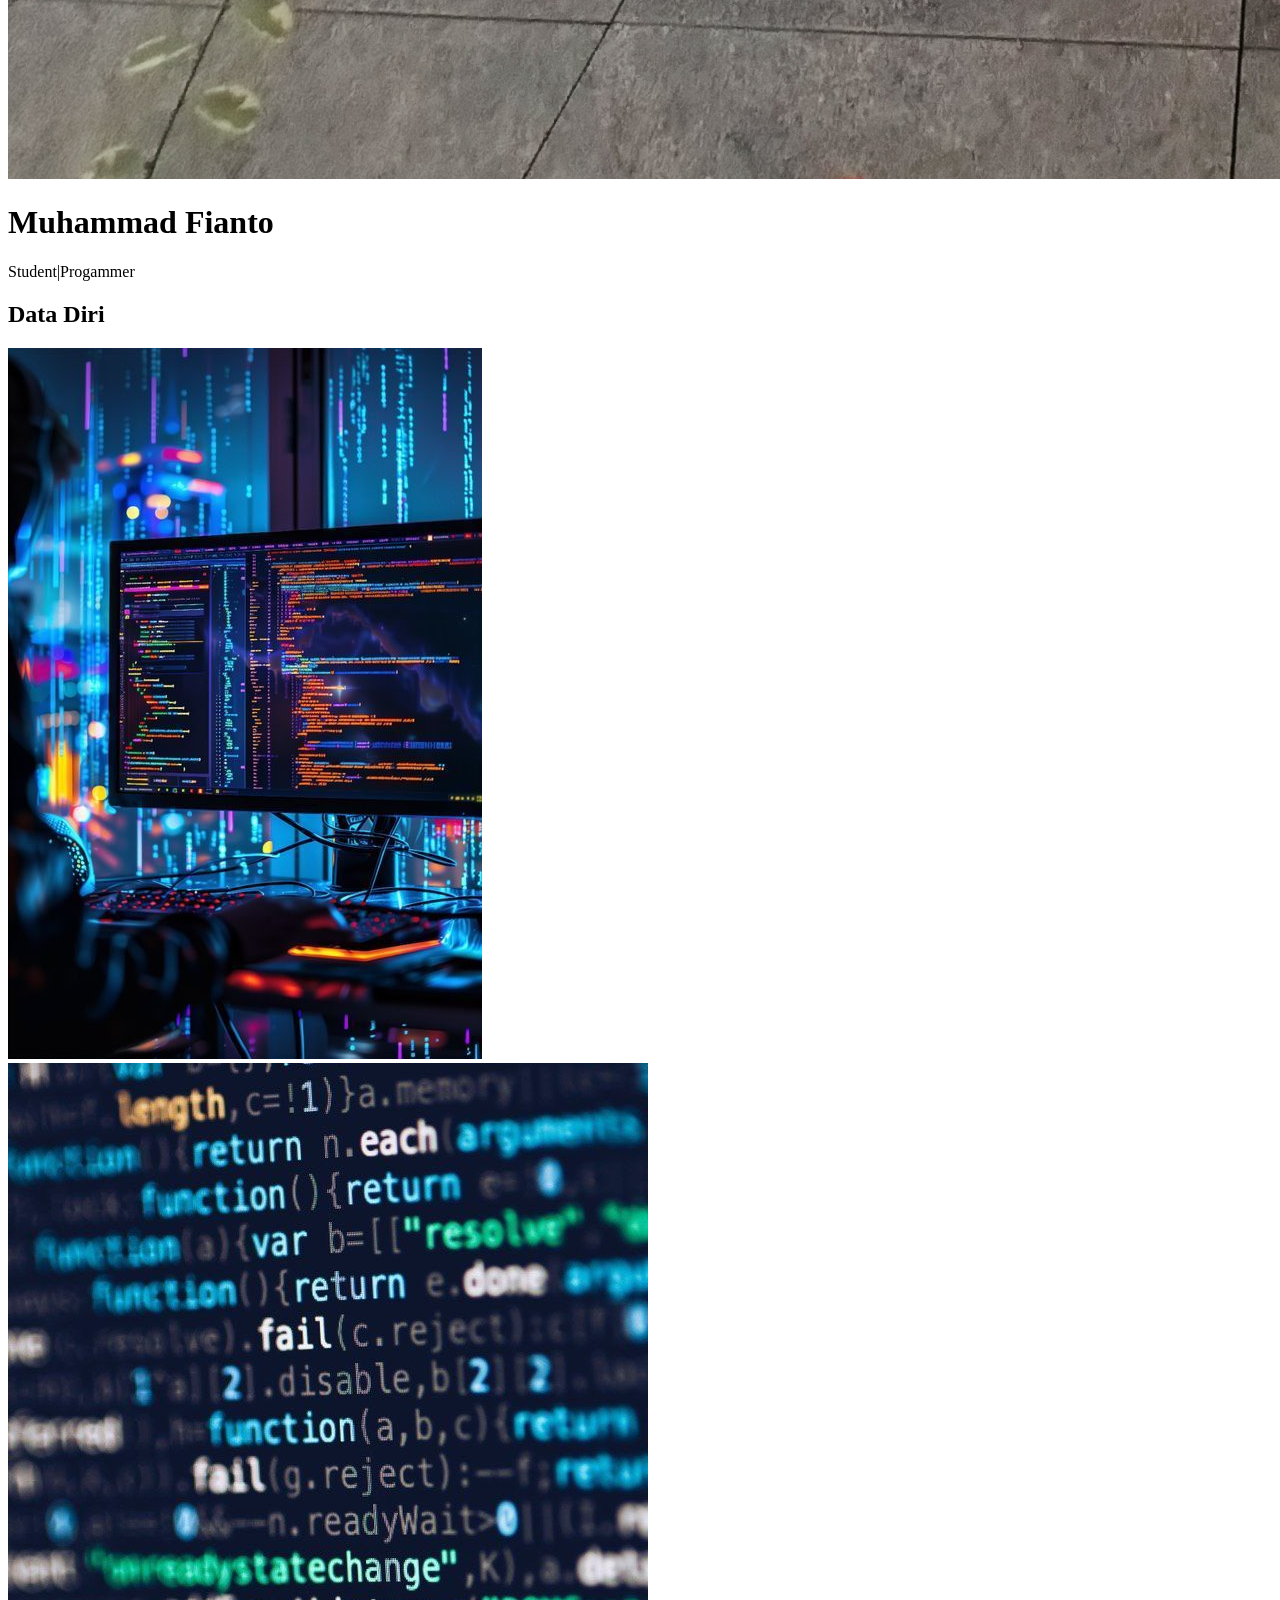
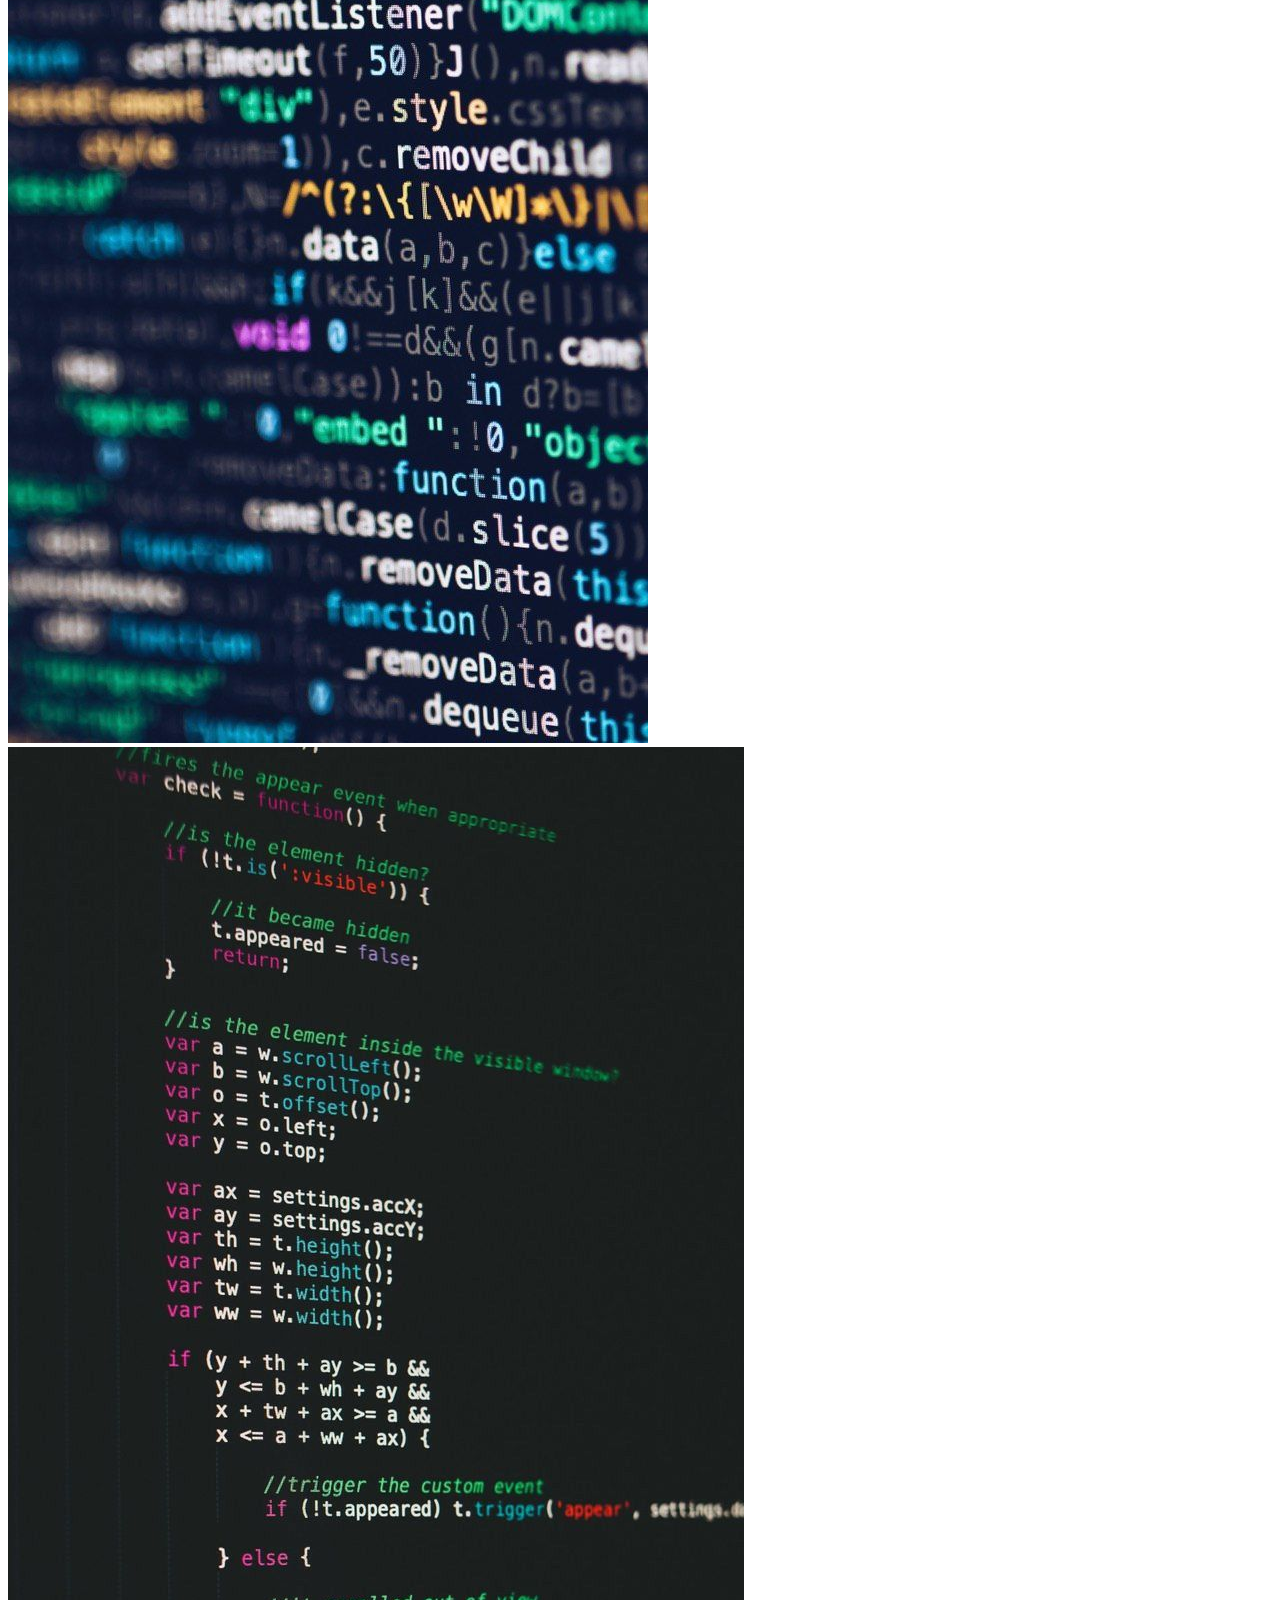
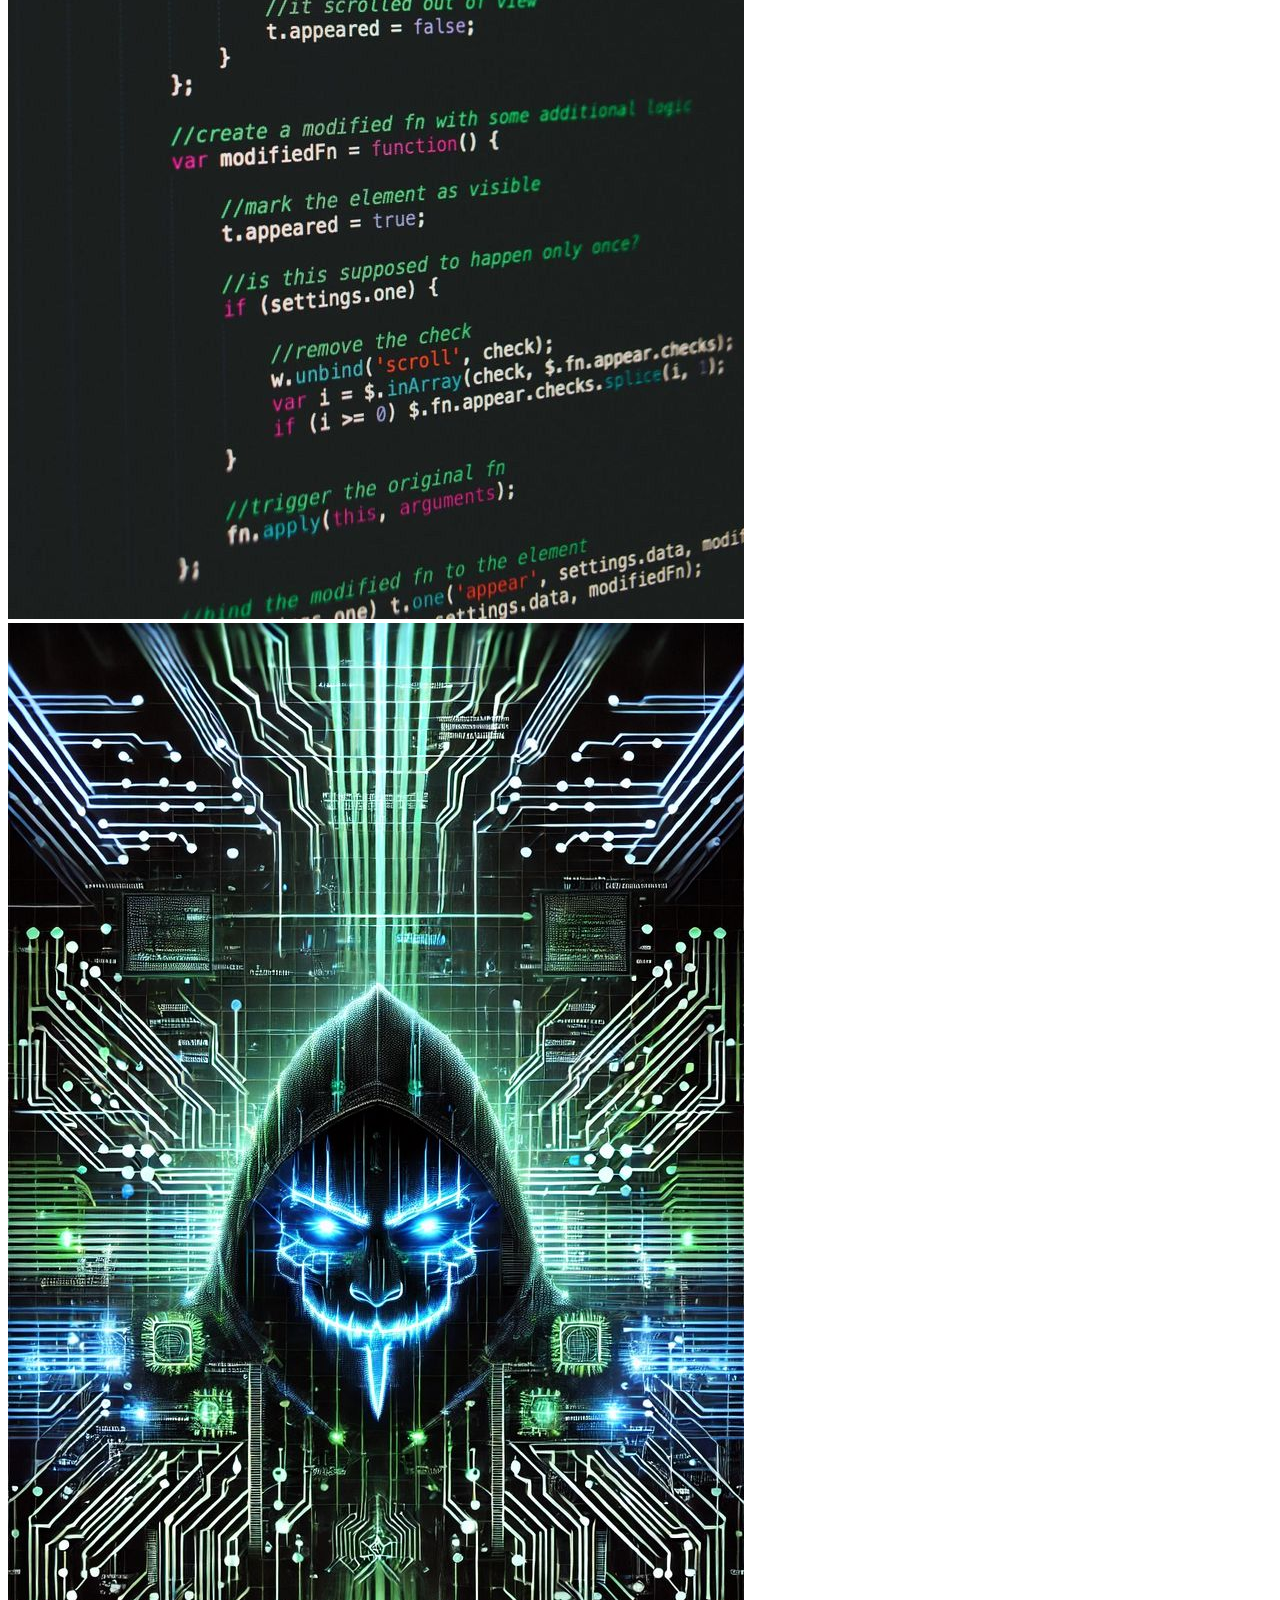
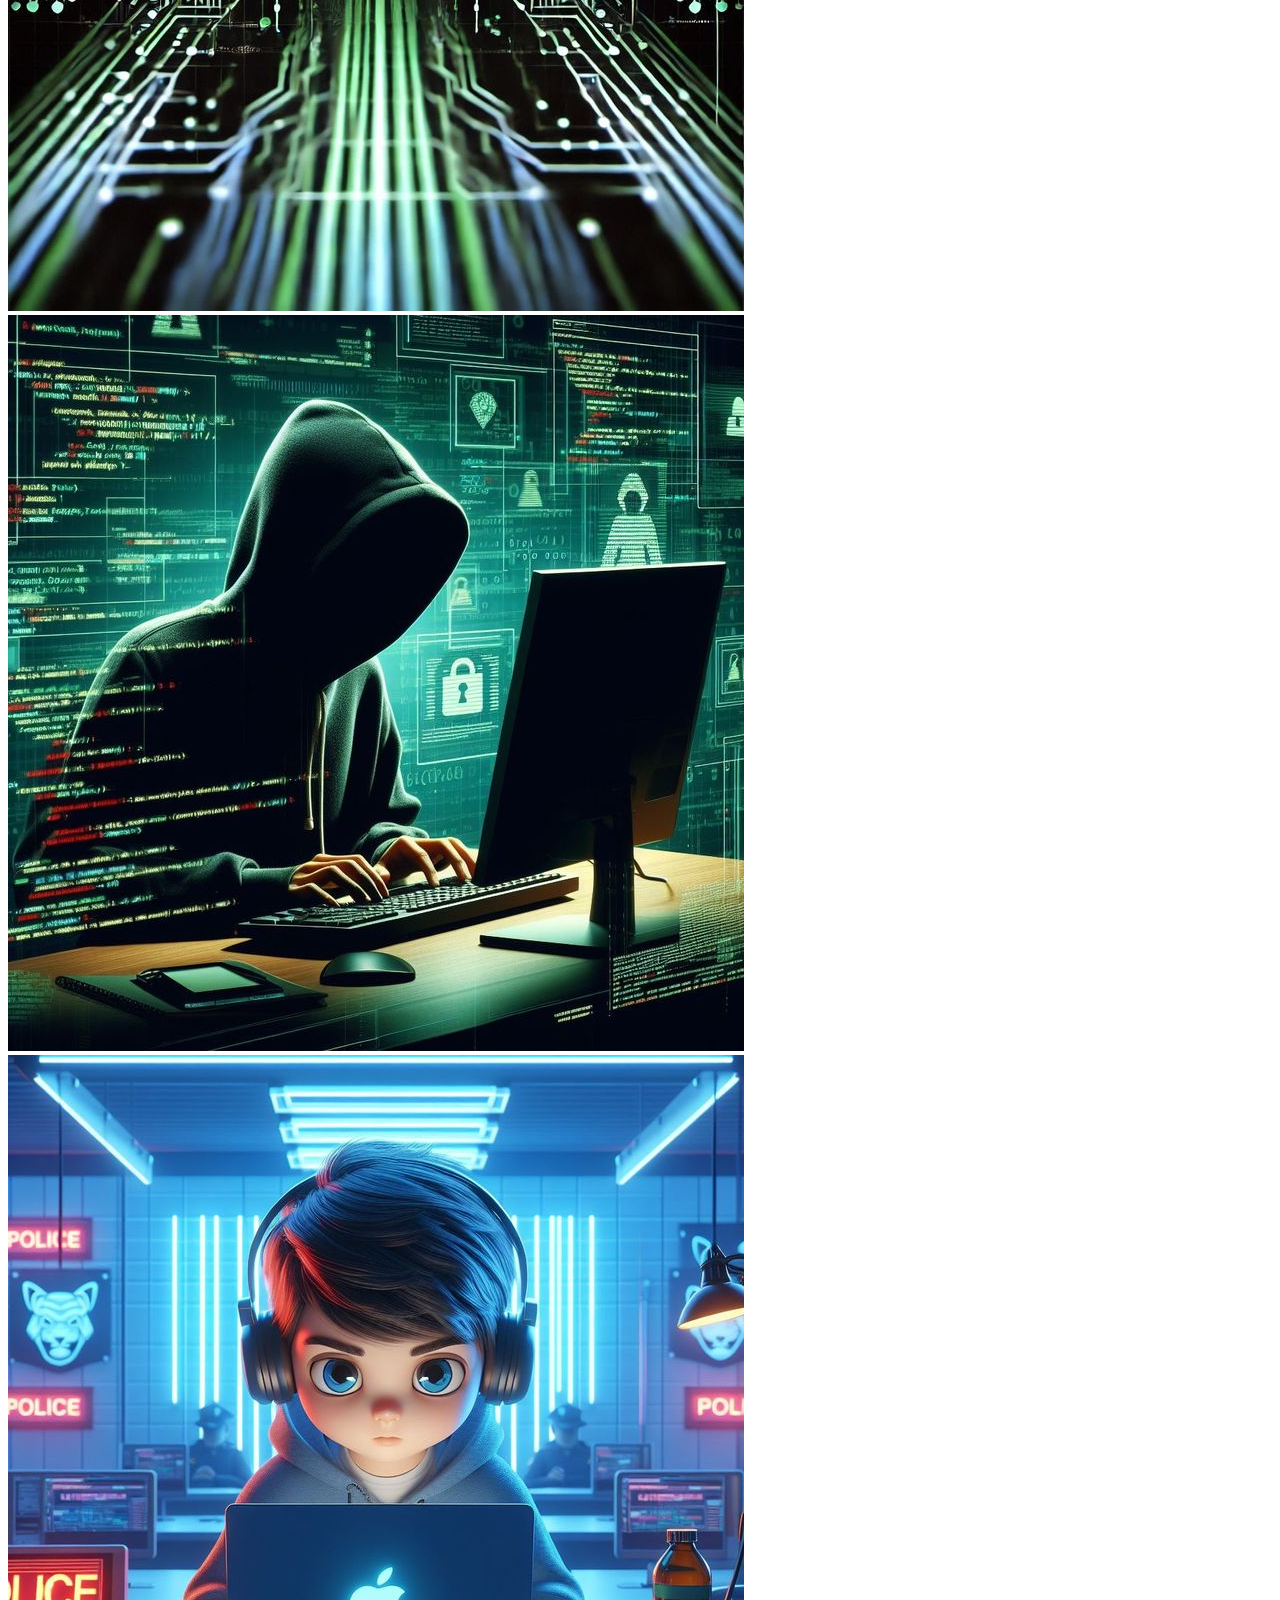
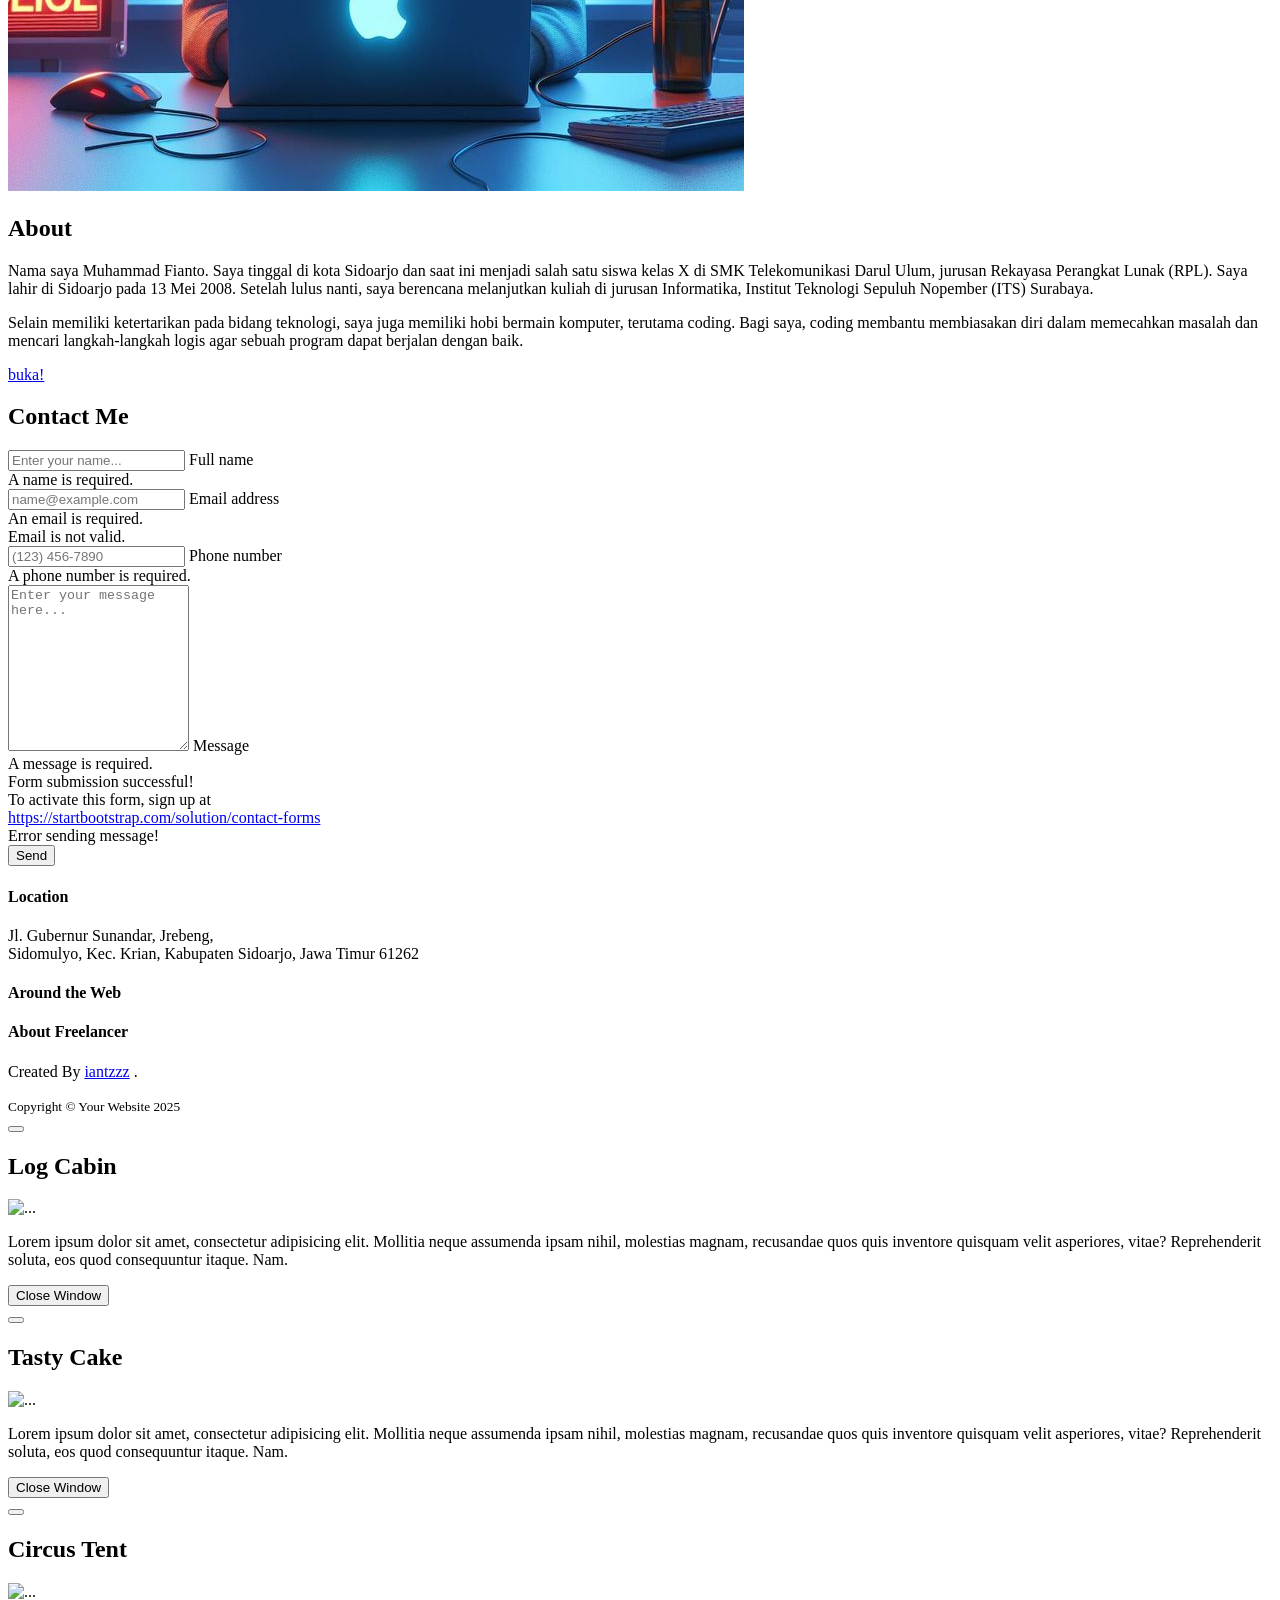
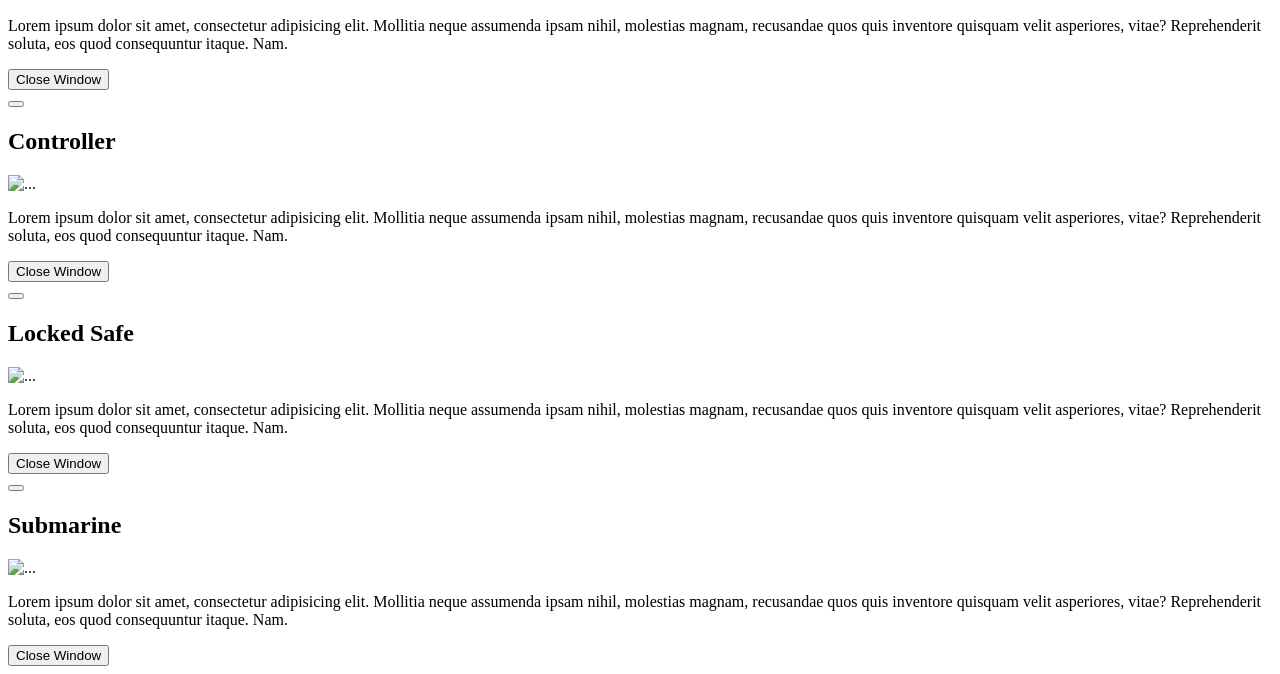
==== commit 99b83a5f: "Add files via upload" ====
--- a/index.html
+++ b/index.html
@@ -225,9 +225,9 @@
                     <div class="col-lg-4 mb-5 mb-lg-0">
                         <h4 class="text-uppercase mb-4">Location</h4>
                         <p class="lead mb-0">
-                            2215 John Daniel Drive
+                            Jl. Gubernur Sunandar, Jrebeng,
                             <br />
-                            Clark, MO 65243
+                            Sidomulyo, Kec. Krian, Kabupaten Sidoarjo, Jawa Timur 61262
                         </p>
                     </div>
                     <!-- Footer Social Icons-->
@@ -240,8 +240,8 @@
                     <div class="col-lg-4">
                         <h4 class="text-uppercase mb-4">About Freelancer</h4>
                         <p class="lead mb-0">
-                            Freelance is a free to use, MIT licensed Bootstrap theme created by
-                            <a href="http://startbootstrap.com">Start Bootstrap</a>
+                            Created By
+                            <a href="https://iantzzz.github.io/">iantzzz</a>
                             .
                         </p>
                     </div>
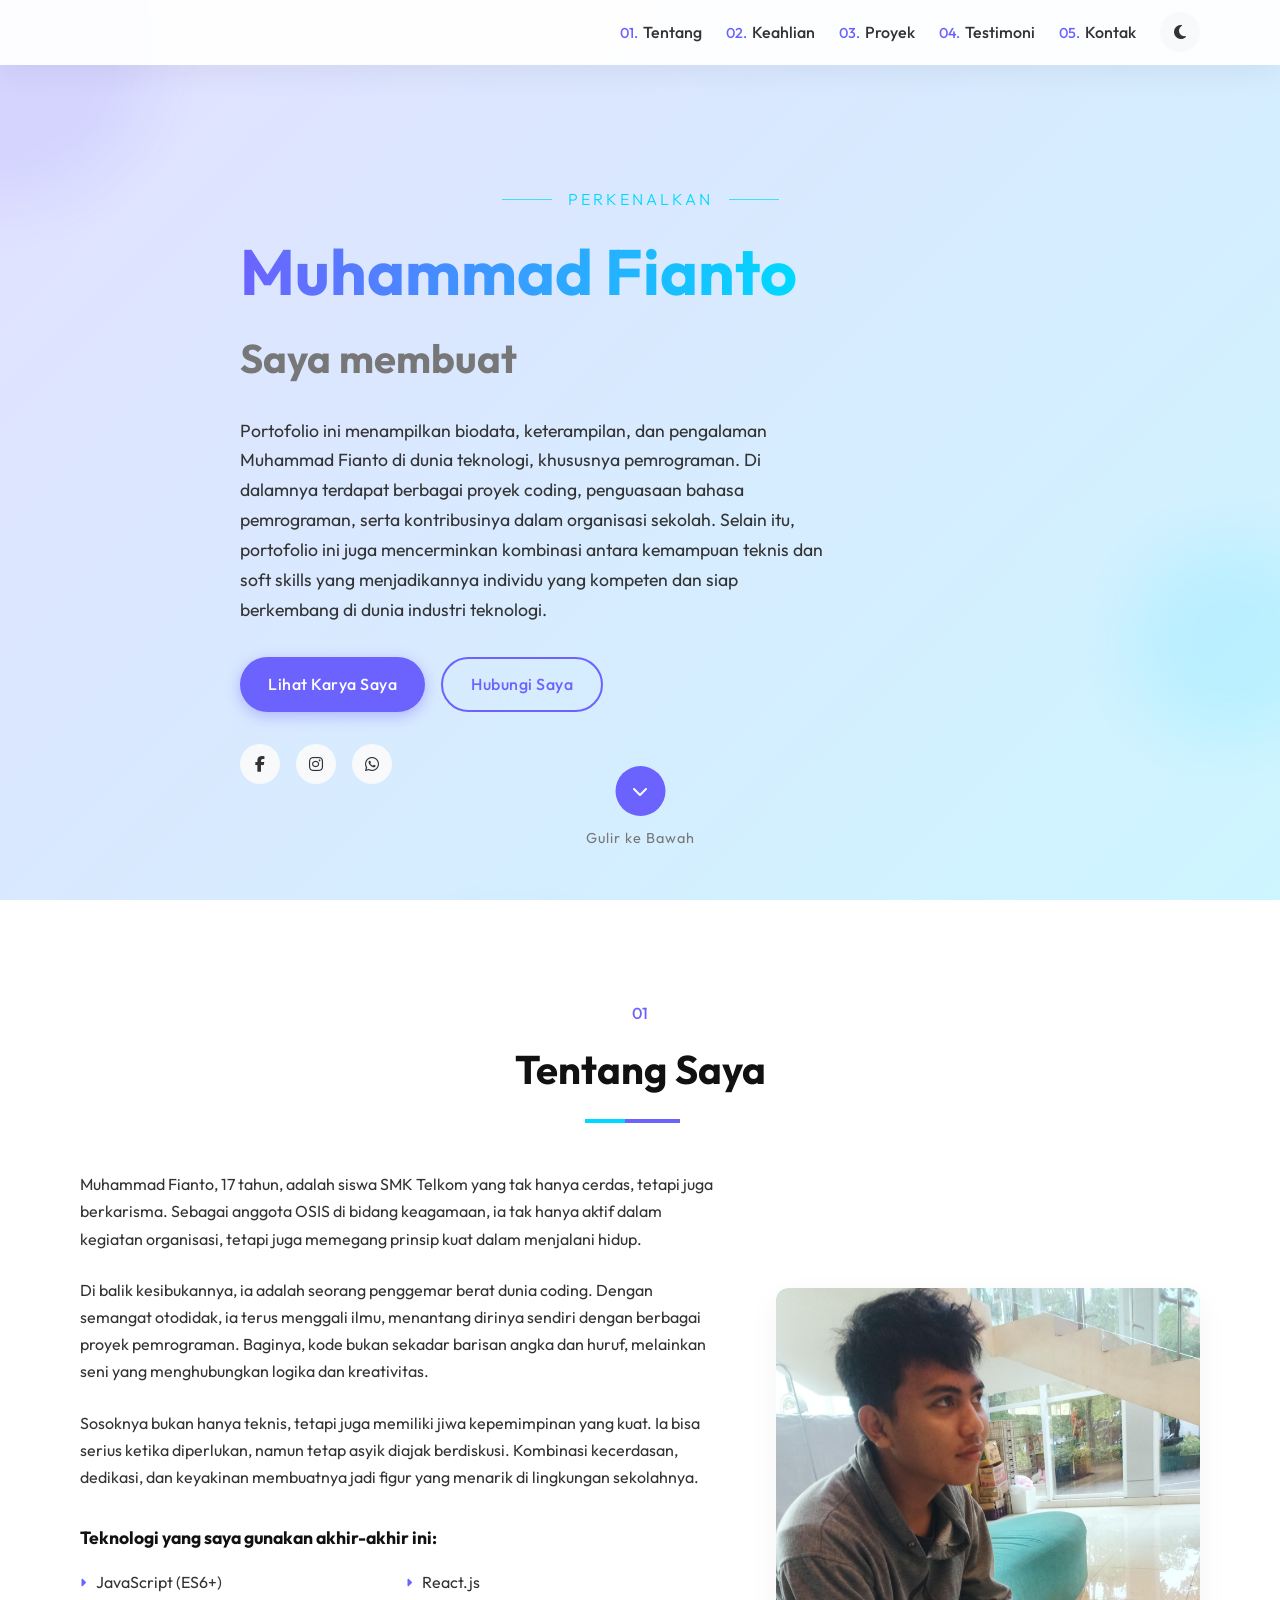
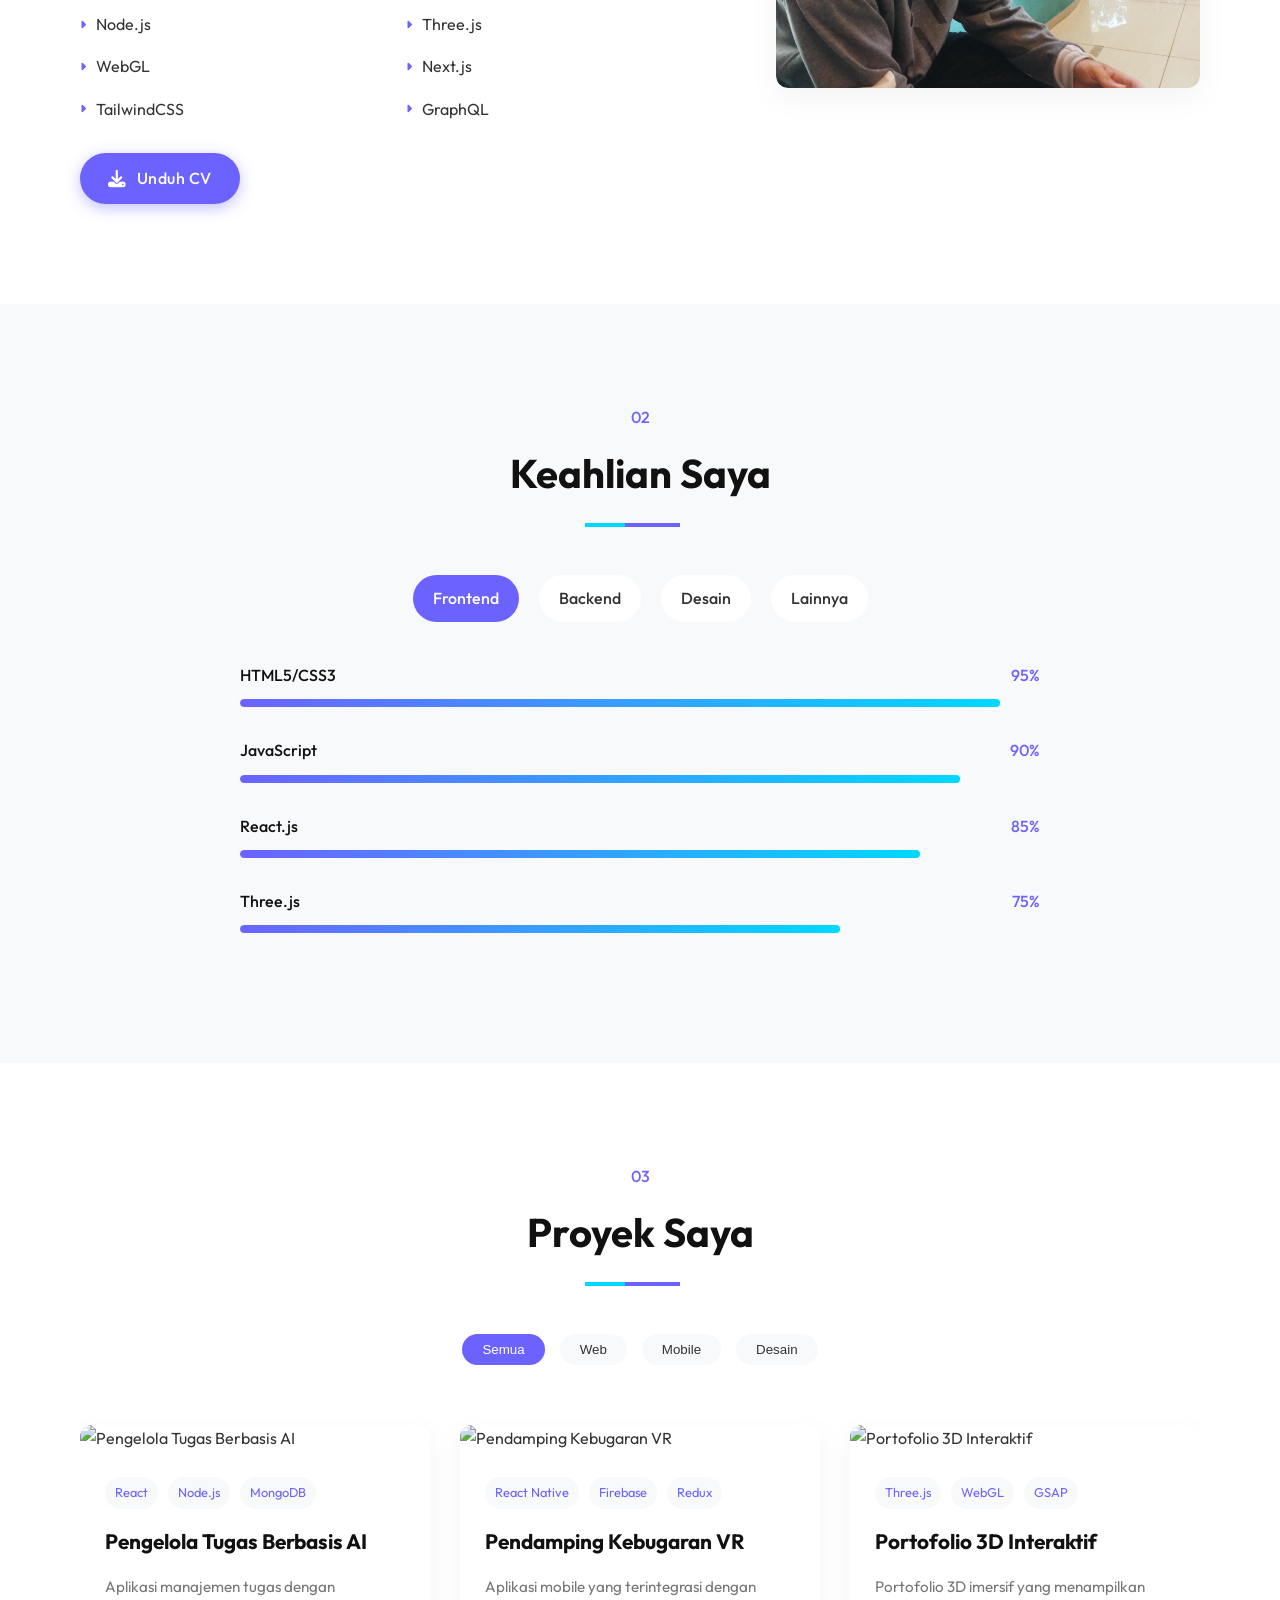
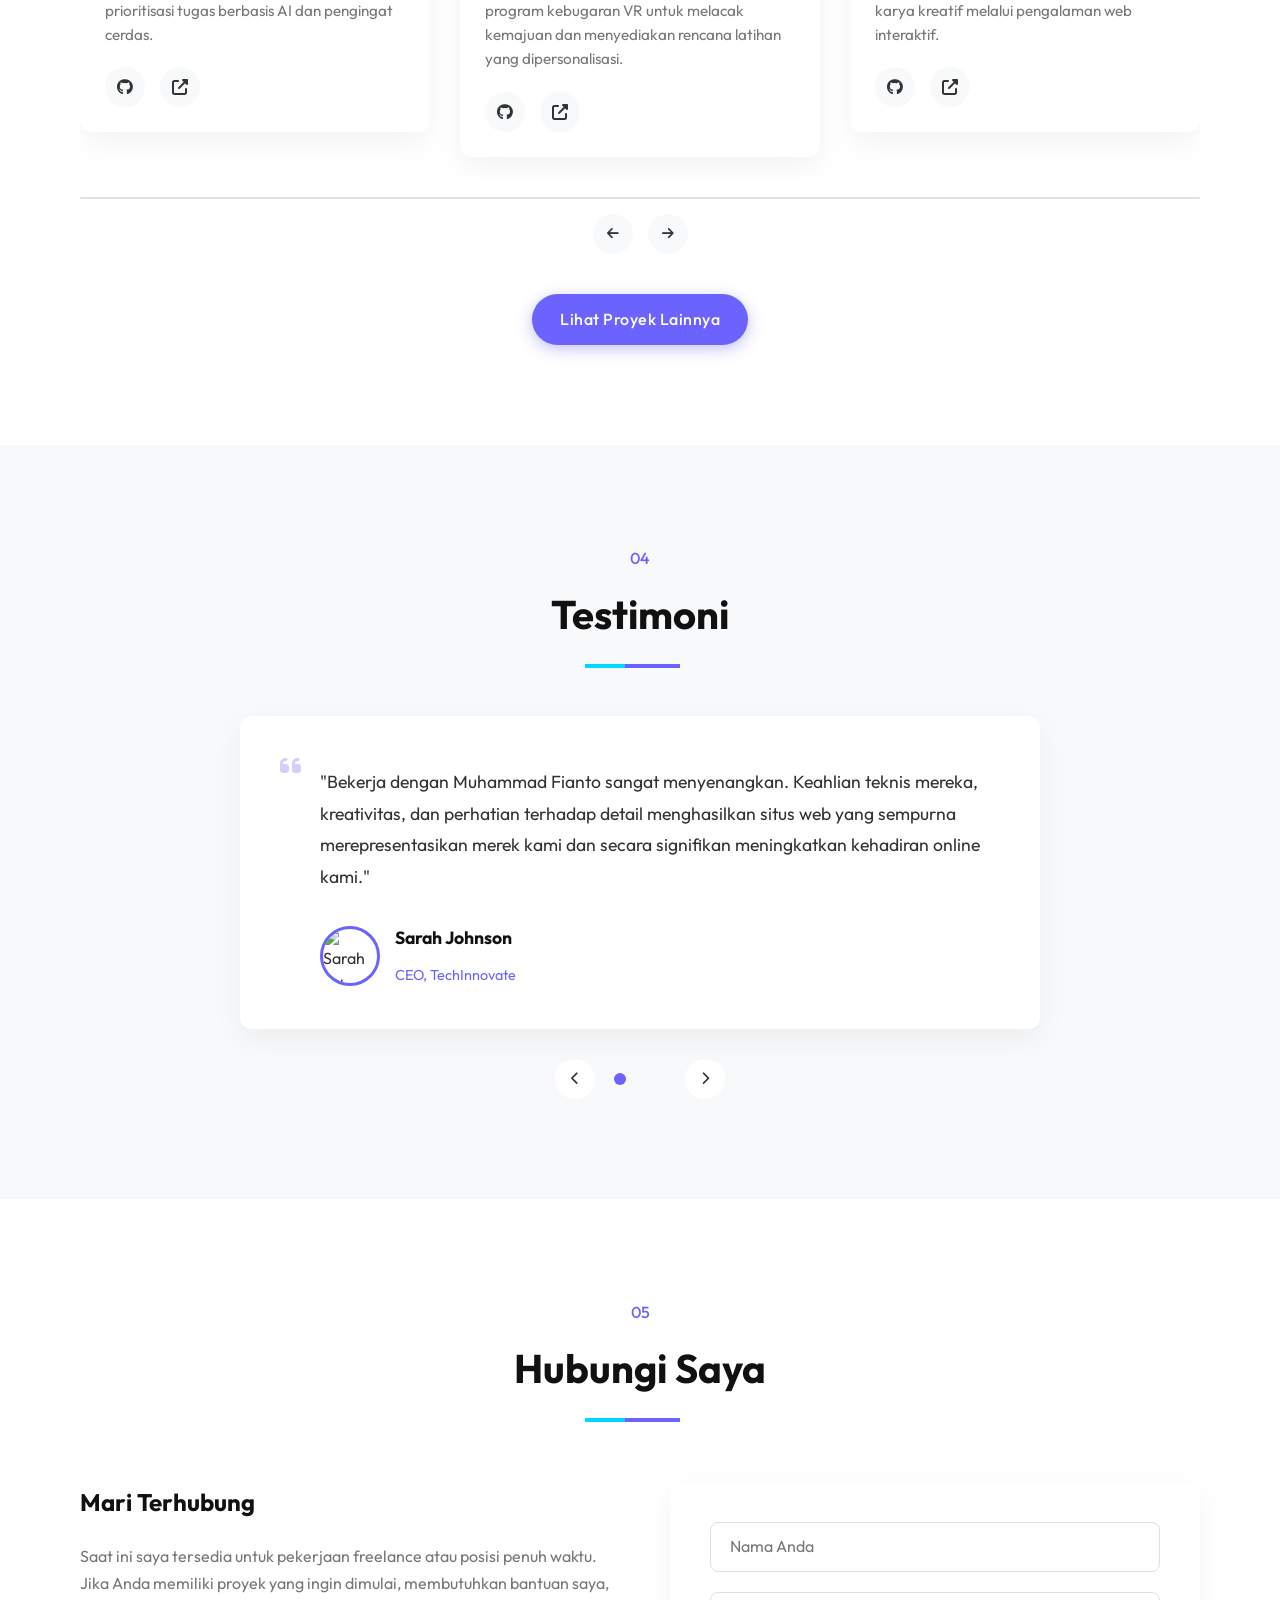
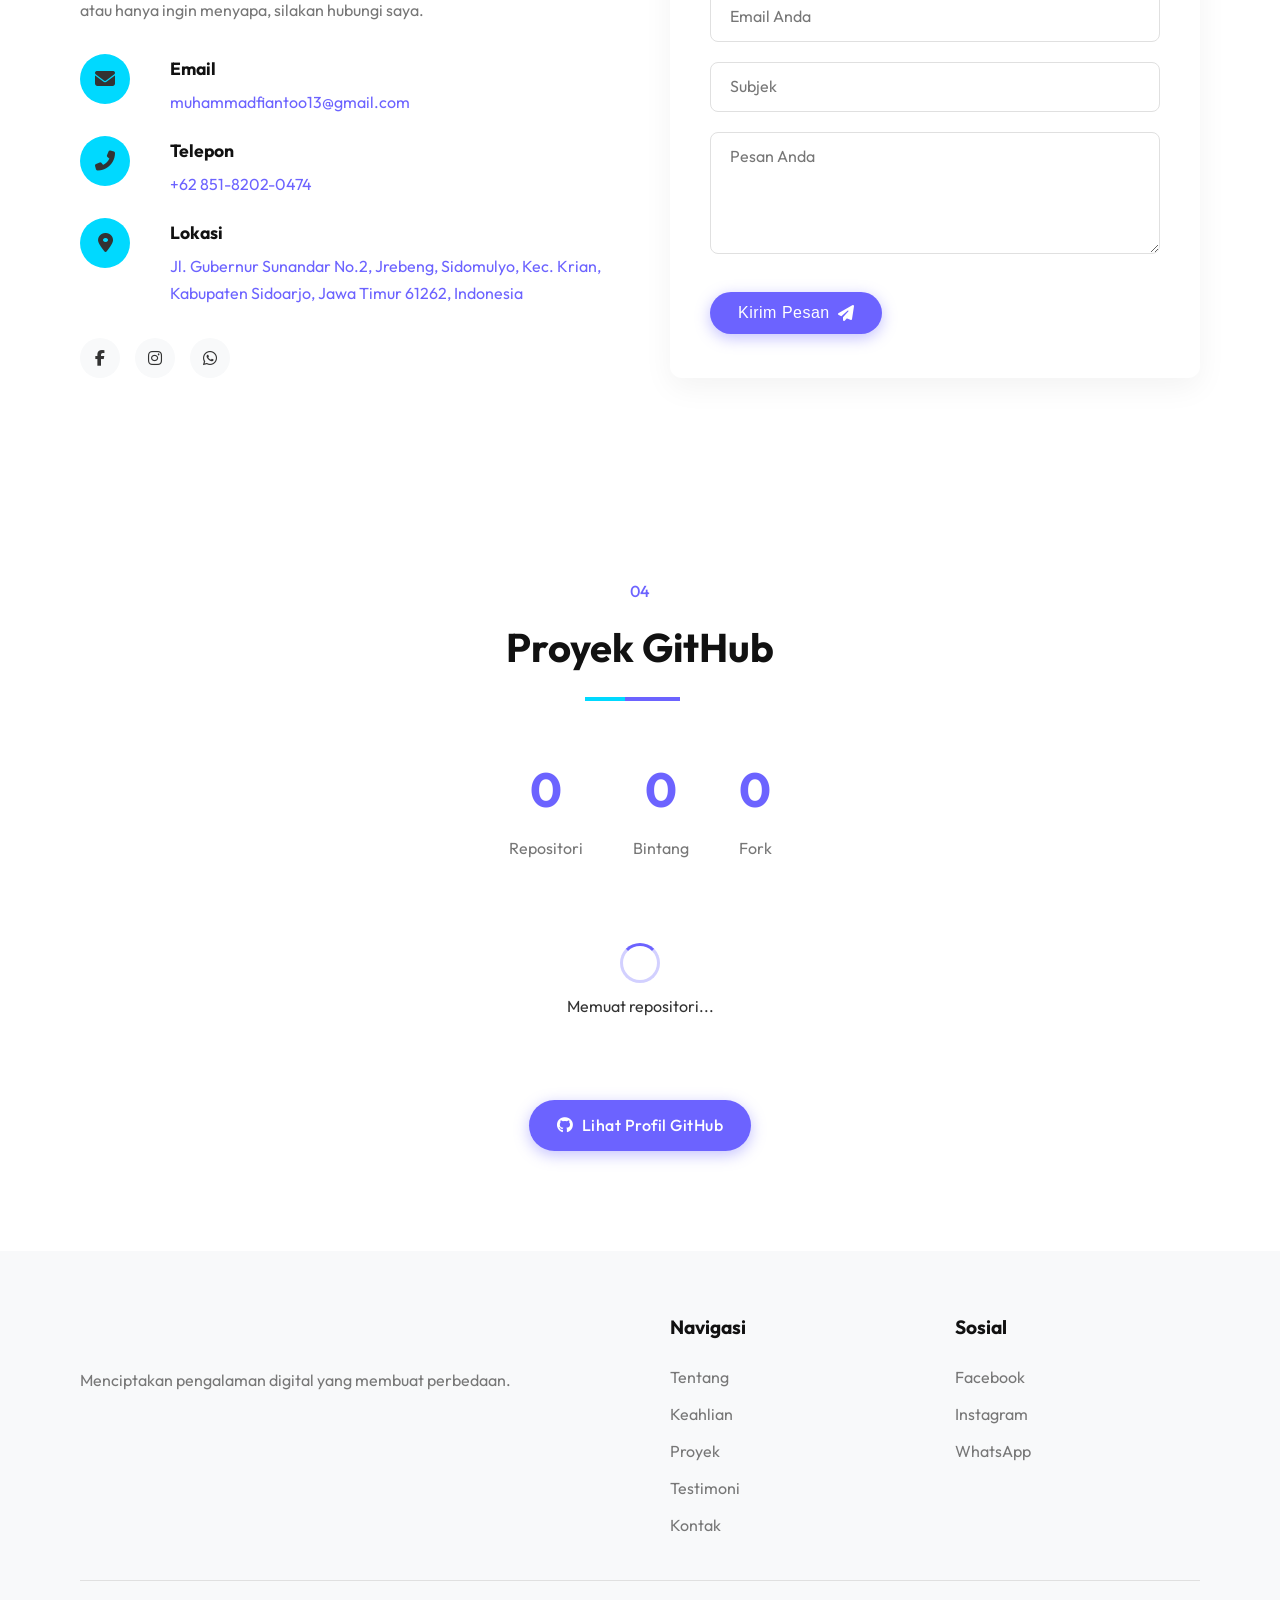
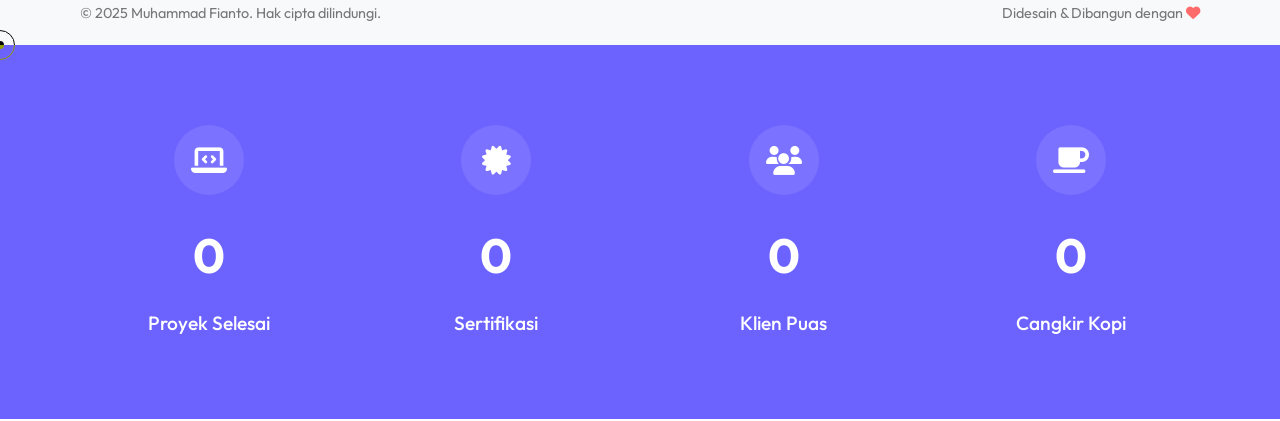
==== commit 26d48ce8: "Add files via upload" ====
--- a/index.html
+++ b/index.html
@@ -1,458 +1,639 @@
 <!DOCTYPE html>
-<html lang="en">
-    <head>
-        <meta charset="utf-8" />
-        <meta name="viewport" content="width=device-width, initial-scale=1, shrink-to-fit=no" />
-        <meta name="description" content="" />
-        <meta name="author" content="" />
-        <title>Hello, World!</title>
-        <!-- Favicon-->
-        <link rel="icon" type="image/x-icon" href="assets/favicon.ico" />
-        <!-- Font Awesome icons (free version)-->
-        <script src="https://use.fontawesome.com/releases/v6.3.0/js/all.js" crossorigin="anonymous"></script>
-        <!-- Google fonts-->
-        <link href="https://fonts.googleapis.com/css?family=Montserrat:400,700" rel="stylesheet" type="text/css" />
-        <link href="https://fonts.googleapis.com/css?family=Lato:400,700,400italic,700italic" rel="stylesheet" type="text/css" />
-        <!-- Core theme CSS (includes Bootstrap)-->
-        <link href="css/styles.css" rel="stylesheet" />
-    </head>
-    <body id="page-top">
-        <!-- Navigation-->
-        <nav class="navbar navbar-expand-lg bg-secondary text-uppercase fixed-top" id="mainNav">
-            <div class="container">
-                <a class="navbar-brand" href="#page-top">iantzzz_</a>
-                <button class="navbar-toggler text-uppercase font-weight-bold bg-primary text-white rounded" type="button" data-bs-toggle="collapse" data-bs-target="#navbarResponsive" aria-controls="navbarResponsive" aria-expanded="false" aria-label="Toggle navigation">
-                    Menu
-                    <i class="fas fa-bars"></i>
-                </button>
-                <div class="collapse navbar-collapse" id="navbarResponsive">
-                    <ul class="navbar-nav ms-auto">
-                        <li class="nav-item mx-0 mx-lg-1"><a class="nav-link py-3 px-0 px-lg-3 rounded" href="#portfolio">Portfolio</a></li>
-                        <li class="nav-item mx-0 mx-lg-1"><a class="nav-link py-3 px-0 px-lg-3 rounded" href="#about">About</a></li>
-                        <li class="nav-item mx-0 mx-lg-1"><a class="nav-link py-3 px-0 px-lg-3 rounded" href="#contact">Contact</a></li>
-                    </ul>
-                </div>
-            </div>
-        </nav>
-        <!-- Masthead-->
-        <header class="masthead bg-primary text-white text-center">
-            <div class="container d-flex align-items-center flex-column">
-                <!-- Masthead Avatar Image-->
-                <img class="masthead-avatar mb-5" src="assets/img/portfolio/fotoku.jpeg" alt="..." />
-                <!-- Masthead Heading-->
-                <h1 class="masthead-heading text-uppercase mb-0">Muhammad Fianto</h1>
-                <!-- Icon Divider-->
-                <div class="divider-custom divider-light">
-                    <div class="divider-custom-line"></div>
-                    <div class="divider-custom-icon"><i class="fas fa-star"></i></div>
-                    <div class="divider-custom-line"></div>
-                </div>
-                <!-- Masthead Subheading-->
-                <p class="masthead-subheading font-weight-light mb-0">Student|Progammer</p>
-            </div>
-        </header>
-        <!-- Portfolio Section-->
-        <section class="page-section portfolio" id="portfolio">
-            <div class="container">
-                <!-- Portfolio Section Heading-->
-                <h2 class="page-section-heading text-center text-uppercase text-secondary mb-0">Data Diri</h2>
-                <!-- Icon Divider-->
-                <div class="divider-custom">
-                    <div class="divider-custom-line"></div>
-                    <div class="divider-custom-icon"><i class="fas fa-star"></i></div>
-                    <div class="divider-custom-line"></div>
-                </div>
-                <!-- Portfolio Grid Items-->
-                <div class="row justify-content-center">
-                    <!-- Portfolio Item 1-->
-                    <div class="col-md-6 col-lg-4 mb-5">
-                        <div class="portfolio-item mx-auto" data-bs-toggle="modal" data-bs-target="#portfolioModal1">
-                            <div class="portfolio-item-caption d-flex align-items-center justify-content-center h-100 w-100">
-                                <div class="portfolio-item-caption-content text-center text-white"><i class="fas fa-plus fa-3x"></i></div>
-                            </div>
-                            <img class="img-fluid" src="assets/img/portfolio/ngoding 1.jpeg" alt="..." />
-                        </div>
-                    </div>
-                    <!-- Portfolio Item 2-->
-                    <div class="col-md-6 col-lg-4 mb-5">
-                        <div class="portfolio-item mx-auto" data-bs-toggle="modal" data-bs-target="#portfolioModal2">
-                            <div class="portfolio-item-caption d-flex align-items-center justify-content-center h-100 w-100">
-                                <div class="portfolio-item-caption-content text-center text-white"><i class="fas fa-plus fa-3x"></i></div>
-                            </div>
-                            <img class="img-fluid" src="assets/img/portfolio/ngoding 2.jpeg" alt="..." />
-                        </div>
-                    </div>
-                    <!-- Portfolio Item 3-->
-                    <div class="col-md-6 col-lg-4 mb-5">
-                        <div class="portfolio-item mx-auto" data-bs-toggle="modal" data-bs-target="#portfolioModal3">
-                            <div class="portfolio-item-caption d-flex align-items-center justify-content-center h-100 w-100">
-                                <div class="portfolio-item-caption-content text-center text-white"><i class="fas fa-plus fa-3x"></i></div>
-                            </div>
-                            <img class="img-fluid" src="assets/img/portfolio/ngoding 3.jpeg" alt="..." />
-                        </div>
-                    </div>
-                    <!-- Portfolio Item 4-->
-                    <div class="col-md-6 col-lg-4 mb-5 mb-lg-0">
-                        <div class="portfolio-item mx-auto" data-bs-toggle="modal" data-bs-target="#portfolioModal4">
-                            <div class="portfolio-item-caption d-flex align-items-center justify-content-center h-100 w-100">
-                                <div class="portfolio-item-caption-content text-center text-white"><i class="fas fa-plus fa-3x"></i></div>
-                            </div>
-                            <img class="img-fluid" src="assets/img/portfolio/hacker.jpeg" alt="..." />
-                        </div>
-                    </div>
-                    <!-- Portfolio Item 5-->
-                    <div class="col-md-6 col-lg-4 mb-5 mb-md-0">
-                        <div class="portfolio-item mx-auto" data-bs-toggle="modal" data-bs-target="#portfolioModal5">
-                            <div class="portfolio-item-caption d-flex align-items-center justify-content-center h-100 w-100">
-                                <div class="portfolio-item-caption-content text-center text-white"><i class="fas fa-plus fa-3x"></i></div>
-                            </div>
-                            <img class="img-fluid" src="assets/img/portfolio/hacker2.jpeg" alt="..." />
-                        </div>
-                    </div>
-                    <!-- Portfolio Item 6-->
-                    <div class="col-md-6 col-lg-4">
-                        <div class="portfolio-item mx-auto" data-bs-toggle="modal" data-bs-target="#portfolioModal6">
-                            <div class="portfolio-item-caption d-flex align-items-center justify-content-center h-100 w-100">
-                                <div class="portfolio-item-caption-content text-center text-white"><i class="fas fa-plus fa-3x"></i></div>
-                            </div>
-                            <img class="img-fluid" src="assets/img/portfolio/progammer.jpeg" alt="..." />
-                        </div>
-                    </div>
-                </div>
-            </div>
-        </section>
-        <!-- About Section-->
-        <section class="page-section bg-primary text-white mb-0" id="about">
-            <div class="container">
-                <!-- About Section Heading-->
-                <h2 class="page-section-heading text-center text-uppercase text-white">About</h2>
-                <!-- Icon Divider-->
-                <div class="divider-custom divider-light">
-                    <div class="divider-custom-line"></div>
-                    <div class="divider-custom-icon"><i class="fas fa-star"></i></div>
-                    <div class="divider-custom-line"></div>
-                </div>
-                <!-- About Section Content-->
-                <div class="row">
-                    <div class="col-lg-4 ms-auto"><p class="lead">Nama saya Muhammad Fianto. Saya tinggal di kota Sidoarjo dan saat ini menjadi salah satu siswa kelas X di SMK Telekomunikasi Darul Ulum, jurusan Rekayasa Perangkat Lunak (RPL). Saya lahir di Sidoarjo pada 13 Mei 2008. Setelah lulus nanti, saya berencana melanjutkan kuliah di jurusan Informatika, Institut Teknologi Sepuluh Nopember (ITS) Surabaya.</p></div>
-                    <div class="col-lg-4 me-auto"><p class="lead">Selain memiliki ketertarikan pada bidang teknologi, saya juga memiliki hobi bermain komputer, terutama coding. Bagi saya, coding membantu membiasakan diri dalam memecahkan masalah dan mencari langkah-langkah logis agar sebuah program dapat berjalan dengan baik.</p></div>
-                </div>
-                <!-- About Section Button-->
-                <div class="text-center mt-4">
-                    <a class="btn btn-xl btn-outline-light" href="assets/img/portfolio/fotoku.jpeg">
-                        <i class="fas fa-download me-2"></i>
-                        buka!
+<html lang="id">
+<head>
+    <meta charset="UTF-8">
+    <meta name="viewport" content="width=device-width, initial-scale=1.0">
+    <meta http-equiv="X-UA-Compatible" content="ie=edge">
+    <title>Portofolio 2026</title>
+    <!-- Font Awesome untuk ikon -->
+    <link rel="stylesheet" href="https://cdnjs.cloudflare.com/ajax/libs/font-awesome/6.4.0/css/all.min.css">
+    <!-- Google Fonts -->
+    <link href="https://fonts.googleapis.com/css2?family=Outfit:wght@300;400;500;600;700;800&display=swap" rel="stylesheet">
+    <!-- Pustaka Animasi AOS -->
+    <link rel="stylesheet" href="https://unpkg.com/aos@next/dist/aos.css" />
+    <!-- CSS Kustom -->
+    <link rel="stylesheet" href="styles.css">
+    <script type="text/javascript" src="https://cdn.jsdelivr.net/npm/@emailjs/browser@3/dist/email.min.js"></script>
+    <link rel="manifest" href="manifest.json">
+    <meta name="theme-color" content="#6c63ff">
+    <link rel="apple-touch-icon" href="images/icons/icon-192x192.png">
+    <script type="text/javascript">
+        (function() {
+            emailjs.init("YOUR_USER_ID"); // Ganti dengan User ID EmailJS Anda
+        })();
+    </script>
+</head>
+<body>
+    <!-- Latar belakang animasi -->
+    <div class="bg-animation">
+        <div id="stars"></div>
+        <div id="stars2"></div>
+        <div id="stars3"></div>
+    </div>
+
+    <!-- Layar Loading -->
+    <div class="loading-screen">
+        <div class="loader">
+            <div class="logo-animation">
+                <svg width="100" height="100" viewBox="0 0 100 100">
+                    <text x="50%" y="50%" text-anchor="middle" dominant-baseline="middle" class="logo-text">MF</text>
+                    <circle class="logo-circle" cx="50" cy="50" r="40" />
+                </svg>
+            </div>
+            <div class="loading-text">MEMUAT</div>
+        </div>
+    </div>
+
+    <!-- Navbar -->
+    <header>
+        <div class="container">
+            <nav>
+        <div class="nav-container">
+                    <a href="#" class="logo">
+                        <div class="logo-text">Portofolio<span>Saya</span></div>
+                        <div class="logo-icon"><span>{</span>PS<span>}</span></div>
                     </a>
-                </div>
-            </div>
-        </section>
-        <!-- Contact Section-->
-        <section class="page-section" id="contact">
-            <div class="container">
-                <!-- Contact Section Heading-->
-                <h2 class="page-section-heading text-center text-uppercase text-secondary mb-0">Contact Me</h2>
-                <!-- Icon Divider-->
-                <div class="divider-custom">
-                    <div class="divider-custom-line"></div>
-                    <div class="divider-custom-icon"><i class="fas fa-star"></i></div>
-                    <div class="divider-custom-line"></div>
-                </div>
-                <!-- Contact Section Form-->
-                <div class="row justify-content-center">
-                    <div class="col-lg-8 col-xl-7">
-                        <!-- * * * * * * * * * * * * * * *-->
-                        <!-- * * SB Forms Contact Form * *-->
-                        <!-- * * * * * * * * * * * * * * *-->
-                        <!-- This form is pre-integrated with SB Forms.-->
-                        <!-- To make this form functional, sign up at-->
-                        <!-- https://startbootstrap.com/solution/contact-forms-->
-                        <!-- to get an API token!-->
-                        <form id="contactForm" data-sb-form-api-token="API_TOKEN">
-                            <!-- Name input-->
-                            <div class="form-floating mb-3">
-                                <input class="form-control" id="name" type="text" placeholder="Enter your name..." data-sb-validations="required" />
-                                <label for="name">Full name</label>
-                                <div class="invalid-feedback" data-sb-feedback="name:required">A name is required.</div>
-                            </div>
-                            <!-- Email address input-->
-                            <div class="form-floating mb-3">
-                                <input class="form-control" id="email" type="email" placeholder="name@example.com" data-sb-validations="required,email" />
-                                <label for="email">Email address</label>
-                                <div class="invalid-feedback" data-sb-feedback="email:required">An email is required.</div>
-                                <div class="invalid-feedback" data-sb-feedback="email:email">Email is not valid.</div>
-                            </div>
-                            <!-- Phone number input-->
-                            <div class="form-floating mb-3">
-                                <input class="form-control" id="phone" type="tel" placeholder="(123) 456-7890" data-sb-validations="required" />
-                                <label for="phone">Phone number</label>
-                                <div class="invalid-feedback" data-sb-feedback="phone:required">A phone number is required.</div>
-                            </div>
-                            <!-- Message input-->
-                            <div class="form-floating mb-3">
-                                <textarea class="form-control" id="message" type="text" placeholder="Enter your message here..." style="height: 10rem" data-sb-validations="required"></textarea>
-                                <label for="message">Message</label>
-                                <div class="invalid-feedback" data-sb-feedback="message:required">A message is required.</div>
-                            </div>
-                            <!-- Submit success message-->
-                            <!---->
-                            <!-- This is what your users will see when the form-->
-                            <!-- has successfully submitted-->
-                            <div class="d-none" id="submitSuccessMessage">
-                                <div class="text-center mb-3">
-                                    <div class="fw-bolder">Form submission successful!</div>
-                                    To activate this form, sign up at
-                                    <br />
-                                    <a href="https://startbootstrap.com/solution/contact-forms">https://startbootstrap.com/solution/contact-forms</a>
+                    <div class="hamburger">
+                        <div class="line"></div>
+                        <div class="line"></div>
+                        <div class="line"></div>
+                    </div>
+                <ul class="nav-links">
+                        <li><a href="#about" class="active nav-item"><span>01.</span>Tentang</a></li>
+                        <li><a href="#skills" class="nav-item"><span>02.</span>Keahlian</a></li>
+                        <li><a href="#projects" class="nav-item"><span>03.</span>Proyek</a></li>
+                        <li><a href="#testimonials" class="nav-item"><span>04.</span>Testimoni</a></li>
+                        <li><a href="#contact" class="nav-item"><span>05.</span>Kontak</a></li>
+                        <li><div class="theme-toggle"><i class="fas fa-moon"></i></div></li>
+                </ul>
+        </div>
+    </nav>
+        </div>
+    </header>
+
+    <!-- Bagian Hero -->
+    <section class="hero">
+        <div class="container">
+            <div class="hero-content" data-aos="fade-up" data-aos-duration="1000">
+                <div class="hero-greeting">
+                    <span class="greeting-line"></span>
+                    <span class="greeting-text">Perkenalkan</span>
+                    <span class="greeting-line"></span>
+                </div>
+                <h1><span class="highlight">Muhammad Fianto</span></h1>
+                <h2>Saya membuat <span class="typed-text"></span></h2>
+                <p>Portofolio ini menampilkan biodata, keterampilan, dan pengalaman Muhammad Fianto di dunia teknologi, khususnya pemrograman. Di dalamnya terdapat berbagai proyek coding, penguasaan bahasa pemrograman, serta kontribusinya dalam organisasi sekolah. Selain itu, portofolio ini juga mencerminkan kombinasi antara kemampuan teknis dan soft skills yang menjadikannya individu yang kompeten dan siap berkembang di dunia industri teknologi.</p>
+                <div class="cta-buttons">
+                    <a href="#projects" class="btn primary-btn">Lihat Karya Saya</a>
+                    <a href="#contact" class="btn secondary-btn">Hubungi Saya</a>
+                </div>
+                <div class="social-icons">
+                    <a href="https://www.facebook.com/muhammad.fianto.3/" class="social-icon tooltip" aria-label="Facebook" target="_blank" data-tooltip="Facebook">
+                        <i class="fab fa-facebook-f"></i>
+                    </a>
+                    <a href="https://www.instagram.com/iantzzz_/" class="social-icon tooltip" aria-label="Instagram" target="_blank" data-tooltip="Instagram">
+                        <i class="fab fa-instagram"></i>
+                    </a>
+                    <a href="https://wa.link/bd45f6" class="social-icon tooltip" aria-label="WhatsApp" target="_blank" data-tooltip="WhatsApp">
+                        <i class="fab fa-whatsapp"></i>
+                    </a>
+                </div>
+            </div>
+        </div>
+        <div class="scroll-indicator">
+            <div class="scroll-down">
+                <a href="#about"><i class="fas fa-chevron-down"></i></a>
+            </div>
+            <div class="scroll-text">Gulir ke Bawah</div>
+        </div>
+        <div class="parallax-bg">
+            <div class="parallax-shape-1" data-speed="0.1"></div>
+            <div class="parallax-shape-2" data-speed="-0.2"></div>
+            <div class="parallax-shape-3" data-speed="0.15"></div>
+        </div>
+    </section>
+
+    <!-- Bagian Tentang -->
+    <section id="about" class="about">
+        <div class="container">
+            <div class="section-header" data-aos="fade-up">
+                <span class="section-number">01</span>
+                <h2>Tentang Saya</h2>
+                <div class="underline"></div>
+            </div>
+            
+            <div class="about-content">
+                <div class="about-text" data-aos="fade-right" data-aos-delay="200">
+                    <p>Muhammad Fianto, 17 tahun, adalah siswa SMK Telkom yang tak hanya cerdas, tetapi juga berkarisma. Sebagai anggota OSIS di bidang keagamaan, ia tak hanya aktif dalam kegiatan organisasi, tetapi juga memegang prinsip kuat dalam menjalani hidup.</p>
+                    <p>Di balik kesibukannya, ia adalah seorang penggemar berat dunia coding. Dengan semangat otodidak, ia terus menggali ilmu, menantang dirinya sendiri dengan berbagai proyek pemrograman. Baginya, kode bukan sekadar barisan angka dan huruf, melainkan seni yang menghubungkan logika dan kreativitas.</p>
+                    <p>Sosoknya bukan hanya teknis, tetapi juga memiliki jiwa kepemimpinan yang kuat. Ia bisa serius ketika diperlukan, namun tetap asyik diajak berdiskusi. Kombinasi kecerdasan, dedikasi, dan keyakinan membuatnya jadi figur yang menarik di lingkungan sekolahnya.</p>
+                    
+                    <div class="tech-stack">
+                        <h3>Teknologi yang saya gunakan akhir-akhir ini:</h3>
+                        <ul class="tech-list">
+                            <li><i class="fas fa-caret-right"></i> JavaScript (ES6+)</li>
+                            <li><i class="fas fa-caret-right"></i> React.js</li>
+                            <li><i class="fas fa-caret-right"></i> Node.js</li>
+                            <li><i class="fas fa-caret-right"></i> Three.js</li>
+                            <li><i class="fas fa-caret-right"></i> WebGL</li>
+                            <li><i class="fas fa-caret-right"></i> Next.js</li>
+                            <li><i class="fas fa-caret-right"></i> TailwindCSS</li>
+                            <li><i class="fas fa-caret-right"></i> GraphQL</li>
+                        </ul>
+                    </div>
+                    <div class="resume-download">
+                        <a href="assets/resume.pdf" download class="btn primary-btn">
+                            <i class="fas fa-download"></i> Unduh CV
+                        </a>
+                    </div>
+                </div>
+                <div class="about-image" data-aos="fade-left" data-aos-delay="300">
+                    <div class="image-container">
+                        <img src="assets/img/WhatsApp Image 2025-03-28 at 21.12.58_ea4e0260.jpg" alt="Nama Anda">
+                        <div class="image-outline"></div>
+                    </div>
+                </div>
+            </div>
+        </div>
+    </section>
+
+    <!-- Bagian Keahlian -->
+    <section id="skills" class="skills">
+        <div class="container">
+            <div class="section-header" data-aos="fade-up">
+                <span class="section-number">02</span>
+                <h2>Keahlian Saya</h2>
+                <div class="underline"></div>
+            </div>
+            
+            <div class="skills-content">
+                <div class="skill-categories">
+                    <div class="skill-category active" data-category="frontend">Frontend</div>
+                    <div class="skill-category" data-category="backend">Backend</div>
+                    <div class="skill-category" data-category="design">Desain</div>
+                    <div class="skill-category" data-category="other">Lainnya</div>
+                </div>
+                
+                <div class="skill-bars-container">
+                    <div class="skill-set frontend active">
+                        <div class="skill-bar" data-aos="fade-right" data-aos-delay="100">
+                            <div class="skill-info">
+                                <span class="skill-name">HTML5/CSS3</span>
+                                <span class="skill-percentage">95%</span>
+                            </div>
+                            <div class="skill-progress">
+                                <div class="progress" style="width: 95%"></div>
+                            </div>
+                        </div>
+                        
+                        <div class="skill-bar" data-aos="fade-right" data-aos-delay="200">
+                            <div class="skill-info">
+                                <span class="skill-name">JavaScript</span>
+                                <span class="skill-percentage">90%</span>
+                            </div>
+                            <div class="skill-progress">
+                                <div class="progress" style="width: 90%"></div>
+                            </div>
+                        </div>
+                        
+                        <div class="skill-bar" data-aos="fade-right" data-aos-delay="300">
+                            <div class="skill-info">
+                                <span class="skill-name">React.js</span>
+                                <span class="skill-percentage">85%</span>
+                            </div>
+                            <div class="skill-progress">
+                                <div class="progress" style="width: 85%"></div>
+                            </div>
+                        </div>
+                        
+                        <div class="skill-bar" data-aos="fade-right" data-aos-delay="400">
+                            <div class="skill-info">
+                                <span class="skill-name">Three.js</span>
+                                <span class="skill-percentage">75%</span>
+                            </div>
+                            <div class="skill-progress">
+                                <div class="progress" style="width: 75%"></div>
+                            </div>
+                        </div>
+                    </div>
+                    
+                    <!-- Set keahlian backend (awalnya tersembunyi) -->
+                    <div class="skill-set backend">
+                        <!-- Tambahkan keahlian backend di sini -->
+                    </div>
+                    
+                    <!-- Set keahlian desain (awalnya tersembunyi) -->
+                    <div class="skill-set design">
+                        <!-- Tambahkan keahlian desain di sini -->
+                    </div>
+                    
+                    <!-- Set keahlian lainnya (awalnya tersembunyi) -->
+                    <div class="skill-set other">
+                        <!-- Tambahkan keahlian lainnya di sini -->
+                    </div>
+                </div>
+            </div>
+        </div>
+    </section>
+
+    <!-- Bagian Proyek -->
+    <section id="projects" class="projects">
+        <div class="container">
+            <div class="section-header" data-aos="fade-up">
+                <span class="section-number">03</span>
+                <h2>Proyek Saya</h2>
+                <div class="underline"></div>
+            </div>
+            
+            <div class="filter-container" data-aos="fade-up" data-aos-delay="200">
+                <button class="filter-btn active" data-filter="all">Semua</button>
+                <button class="filter-btn" data-filter="web">Web</button>
+                <button class="filter-btn" data-filter="mobile">Mobile</button>
+                <button class="filter-btn" data-filter="design">Desain</button>
+            </div>
+            
+            <div class="projects-wrapper" data-aos="fade-up" data-aos-delay="300">
+                <div class="projects-horizontal-scroll">
+                    <div class="project-card" data-category="web">
+                        <div class="project-img">
+                            <img src="https://images.unsplash.com/photo-1557426272-fc759fdf7a8d?q=80&w=2070&auto=format&fit=crop" alt="Pengelola Tugas Berbasis AI">
+                            <div class="project-overlay">
+                                <button class="view-project-btn" data-lightbox="https://images.unsplash.com/photo-1557426272-fc759fdf7a8d?q=80&w=2070&auto=format&fit=crop" data-title="Pengelola Tugas Berbasis AI">
+                                    <i class="fas fa-search-plus"></i>
+                                </button>
+                            </div>
+                        </div>
+                        <div class="project-info">
+                            <div class="project-tags">
+                                <span>React</span>
+                                <span>Node.js</span>
+                                <span>MongoDB</span>
+                            </div>
+                            <h3>Pengelola Tugas Berbasis AI</h3>
+                            <p>Aplikasi manajemen tugas dengan prioritisasi tugas berbasis AI dan pengingat cerdas.</p>
+                            <div class="project-links">
+                                <a href="#" class="project-link"><i class="fab fa-github"></i></a>
+                                <a href="#" class="project-link"><i class="fas fa-external-link-alt"></i></a>
+                            </div>
+                        </div>
+                    </div>
+                    
+                    <div class="project-card" data-category="mobile">
+                        <div class="project-img">
+                            <img src="https://images.unsplash.com/photo-1551650975-87deedd944c3?q=80&w=1974&auto=format&fit=crop" alt="Pendamping Kebugaran VR">
+                            <div class="project-overlay">
+                                <button class="view-project-btn" data-lightbox="https://images.unsplash.com/photo-1551650975-87deedd944c3?q=80&w=1974&auto=format&fit=crop" data-title="Pendamping Kebugaran VR">
+                                    <i class="fas fa-search-plus"></i>
+                                </button>
+                            </div>
+                        </div>
+                        <div class="project-info">
+                            <div class="project-tags">
+                                <span>React Native</span>
+                                <span>Firebase</span>
+                                <span>Redux</span>
+                            </div>
+                            <h3>Pendamping Kebugaran VR</h3>
+                            <p>Aplikasi mobile yang terintegrasi dengan program kebugaran VR untuk melacak kemajuan dan menyediakan rencana latihan yang dipersonalisasi.</p>
+                            <div class="project-links">
+                                <a href="#" class="project-link"><i class="fab fa-github"></i></a>
+                                <a href="#" class="project-link"><i class="fas fa-external-link-alt"></i></a>
+                            </div>
+                        </div>
+                    </div>
+                    
+                    <div class="project-card" data-category="design">
+                        <div class="project-img">
+                            <img src="https://images.unsplash.com/photo-1460925895917-afdab827c52f?q=80&w=2015&auto=format&fit=crop" alt="Portofolio 3D Interaktif">
+                            <div class="project-overlay">
+                                <button class="view-project-btn" data-lightbox="https://images.unsplash.com/photo-1460925895917-afdab827c52f?q=80&w=2015&auto=format&fit=crop" data-title="Portofolio 3D Interaktif">
+                                    <i class="fas fa-search-plus"></i>
+                                </button>
+                            </div>
+                        </div>
+                        <div class="project-info">
+                            <div class="project-tags">
+                                <span>Three.js</span>
+                                <span>WebGL</span>
+                                <span>GSAP</span>
+                            </div>
+                            <h3>Portofolio 3D Interaktif</h3>
+                            <p>Portofolio 3D imersif yang menampilkan karya kreatif melalui pengalaman web interaktif.</p>
+                            <div class="project-links">
+                                <a href="#" class="project-link"><i class="fab fa-github"></i></a>
+                                <a href="#" class="project-link"><i class="fas fa-external-link-alt"></i></a>
+                            </div>
+                        </div>
+                    </div>
+                </div>
+                
+                <div class="scroll-indicator-horizontal">
+                    <div class="scroll-line">
+                        <div class="scroll-progress"></div>
+                    </div>
+                    <div class="scroll-arrows">
+                        <button class="scroll-arrow left"><i class="fas fa-arrow-left"></i></button>
+                        <button class="scroll-arrow right"><i class="fas fa-arrow-right"></i></button>
+                    </div>
+                </div>
+            </div>
+            
+            <div class="view-more-container" data-aos="fade-up" data-aos-delay="600">
+                <a href="#" class="btn primary-btn">Lihat Proyek Lainnya</a>
+            </div>
+        </div>
+    </section>
+
+    <!-- Bagian Testimoni -->
+    <section id="testimonials" class="testimonials">
+        <div class="container">
+            <div class="section-header" data-aos="fade-up">
+                <span class="section-number">04</span>
+                <h2>Testimoni</h2>
+                <div class="underline"></div>
+            </div>
+            
+            <div class="testimonial-container" data-aos="fade-up" data-aos-delay="200">
+                <div class="testimonial-slider">
+                    <div class="testimonial-item active">
+                        <div class="testimonial-content">
+                            <div class="quote-icon"><i class="fas fa-quote-left"></i></div>
+                            <p>"Bekerja dengan Muhammad Fianto sangat menyenangkan. Keahlian teknis mereka, kreativitas, dan perhatian terhadap detail menghasilkan situs web yang sempurna merepresentasikan merek kami dan secara signifikan meningkatkan kehadiran online kami."</p>
+                            <div class="testimonial-author">
+                                <img src="https://randomuser.me/api/portraits/women/45.jpg" alt="Sarah Johnson">
+                                <div class="author-info">
+                                    <h4>Sarah Johnson</h4>
+                                    <p>CEO, TechInnovate</p>
                                 </div>
                             </div>
-                            <!-- Submit error message-->
-                            <!---->
-                            <!-- This is what your users will see when there is-->
-                            <!-- an error submitting the form-->
-                            <div class="d-none" id="submitErrorMessage"><div class="text-center text-danger mb-3">Error sending message!</div></div>
-                            <!-- Submit Button-->
-                            <button class="btn btn-primary btn-xl disabled" id="submitButton" type="submit">Send</button>
-                        </form>
-                    </div>
-                </div>
-            </div>
-        </section>
-        <!-- Footer-->
-        <footer class="footer text-center">
-            <div class="container">
-                <div class="row">
-                    <!-- Footer Location-->
-                    <div class="col-lg-4 mb-5 mb-lg-0">
-                        <h4 class="text-uppercase mb-4">Location</h4>
-                        <p class="lead mb-0">
-                            Jl. Gubernur Sunandar, Jrebeng,
-                            <br />
-                            Sidomulyo, Kec. Krian, Kabupaten Sidoarjo, Jawa Timur 61262
-                        </p>
-                    </div>
-                    <!-- Footer Social Icons-->
-                    <div class="col-lg-4 mb-5 mb-lg-0">
-                        <h4 class="text-uppercase mb-4">Around the Web</h4>
-                        <a class="btn btn-outline-light btn-social mx-1" href="#!"><i class="fab fa-fw fa-facebook-f"></i></a>
-                        <a class="btn btn-outline-light btn-social mx-1" href="https://www.instagram.com/iantzzz_/"><i class="fab fa-instagram"></i></a>
-                    </div>
-                    <!-- Footer About Text-->
-                    <div class="col-lg-4">
-                        <h4 class="text-uppercase mb-4">About Freelancer</h4>
-                        <p class="lead mb-0">
-                            Created By
-                            <a href="https://iantzzz.github.io/">iantzzz</a>
-                            .
-                        </p>
-                    </div>
-                </div>
-            </div>
-        </footer>
-        <!-- Copyright Section-->
-        <div class="copyright py-4 text-center text-white">
-            <div class="container"><small>Copyright &copy; Your Website 2025</small></div>
-        </div>
-        <!-- Portfolio Modals-->
-        <!-- Portfolio Modal 1-->
-        <div class="portfolio-modal modal fade" id="portfolioModal1" tabindex="-1" aria-labelledby="portfolioModal1" aria-hidden="true">
-            <div class="modal-dialog modal-xl">
-                <div class="modal-content">
-                    <div class="modal-header border-0"><button class="btn-close" type="button" data-bs-dismiss="modal" aria-label="Close"></button></div>
-                    <div class="modal-body text-center pb-5">
-                        <div class="container">
-                            <div class="row justify-content-center">
-                                <div class="col-lg-8">
-                                    <!-- Portfolio Modal - Title-->
-                                    <h2 class="portfolio-modal-title text-secondary text-uppercase mb-0">Log Cabin</h2>
-                                    <!-- Icon Divider-->
-                                    <div class="divider-custom">
-                                        <div class="divider-custom-line"></div>
-                                        <div class="divider-custom-icon"><i class="fas fa-star"></i></div>
-                                        <div class="divider-custom-line"></div>
-                                    </div>
-                                    <!-- Portfolio Modal - Image-->
-                                    <img class="img-fluid rounded mb-5" src="assets/img/portfolio/cabin.png" alt="..." />
-                                    <!-- Portfolio Modal - Text-->
-                                    <p class="mb-4">Lorem ipsum dolor sit amet, consectetur adipisicing elit. Mollitia neque assumenda ipsam nihil, molestias magnam, recusandae quos quis inventore quisquam velit asperiores, vitae? Reprehenderit soluta, eos quod consequuntur itaque. Nam.</p>
-                                    <button class="btn btn-primary" data-bs-dismiss="modal">
-                                        <i class="fas fa-xmark fa-fw"></i>
-                                        Close Window
-                                    </button>
+                        </div>
+                    </div>
+                    
+                    <div class="testimonial-item">
+                        <div class="testimonial-content">
+                            <div class="quote-icon"><i class="fas fa-quote-left"></i></div>
+                            <p>"Muhammad Fianto adalah pengembang luar biasa yang bekerja melebihi ekspektasi untuk memberikan hasil yang luar biasa. Kemampuan mereka untuk memahami kebutuhan kami dan menerjemahkannya menjadi situs web yang fungsional dan indah sangat mengesankan."</p>
+                            <div class="testimonial-author">
+                                <img src="https://randomuser.me/api/portraits/men/32.jpg" alt="Michael Brown">
+                                <div class="author-info">
+                                    <h4>Michael Brown</h4>
+                                    <p>Direktur Pemasaran, Elevate Studios</p>
                                 </div>
                             </div>
                         </div>
                     </div>
-                </div>
-            </div>
-        </div>
-        <!-- Portfolio Modal 2-->
-        <div class="portfolio-modal modal fade" id="portfolioModal2" tabindex="-1" aria-labelledby="portfolioModal2" aria-hidden="true">
-            <div class="modal-dialog modal-xl">
-                <div class="modal-content">
-                    <div class="modal-header border-0"><button class="btn-close" type="button" data-bs-dismiss="modal" aria-label="Close"></button></div>
-                    <div class="modal-body text-center pb-5">
-                        <div class="container">
-                            <div class="row justify-content-center">
-                                <div class="col-lg-8">
-                                    <!-- Portfolio Modal - Title-->
-                                    <h2 class="portfolio-modal-title text-secondary text-uppercase mb-0">Tasty Cake</h2>
-                                    <!-- Icon Divider-->
-                                    <div class="divider-custom">
-                                        <div class="divider-custom-line"></div>
-                                        <div class="divider-custom-icon"><i class="fas fa-star"></i></div>
-                                        <div class="divider-custom-line"></div>
-                                    </div>
-                                    <!-- Portfolio Modal - Image-->
-                                    <img class="img-fluid rounded mb-5" src="assets/img/portfolio/cake.png" alt="..." />
-                                    <!-- Portfolio Modal - Text-->
-                                    <p class="mb-4">Lorem ipsum dolor sit amet, consectetur adipisicing elit. Mollitia neque assumenda ipsam nihil, molestias magnam, recusandae quos quis inventore quisquam velit asperiores, vitae? Reprehenderit soluta, eos quod consequuntur itaque. Nam.</p>
-                                    <button class="btn btn-primary" data-bs-dismiss="modal">
-                                        <i class="fas fa-xmark fa-fw"></i>
-                                        Close Window
-                                    </button>
+                    
+                    <div class="testimonial-item">
+                        <div class="testimonial-content">
+                            <div class="quote-icon"><i class="fas fa-quote-left"></i></div>
+                            <p>"Saya telah bekerja dengan banyak pengembang, tetapi Muhammad Fianto menonjol karena keahlian, profesionalisme, dan dedikasi mereka. Mereka tidak hanya memberikan situs web berkualitas tinggi tetapi juga memberikan wawasan berharga yang meningkatkan strategi digital kami secara keseluruhan."</p>
+                            <div class="testimonial-author">
+                                <img src="https://randomuser.me/api/portraits/women/68.jpg" alt="Emily Rodriguez">
+                                <div class="author-info">
+                                    <h4>Emily Rodriguez</h4>
+                                    <p>Manajer Produk, NextGen Solutions</p>
                                 </div>
                             </div>
                         </div>
                     </div>
                 </div>
-            </div>
-        </div>
-        <!-- Portfolio Modal 3-->
-        <div class="portfolio-modal modal fade" id="portfolioModal3" tabindex="-1" aria-labelledby="portfolioModal3" aria-hidden="true">
-            <div class="modal-dialog modal-xl">
-                <div class="modal-content">
-                    <div class="modal-header border-0"><button class="btn-close" type="button" data-bs-dismiss="modal" aria-label="Close"></button></div>
-                    <div class="modal-body text-center pb-5">
-                        <div class="container">
-                            <div class="row justify-content-center">
-                                <div class="col-lg-8">
-                                    <!-- Portfolio Modal - Title-->
-                                    <h2 class="portfolio-modal-title text-secondary text-uppercase mb-0">Circus Tent</h2>
-                                    <!-- Icon Divider-->
-                                    <div class="divider-custom">
-                                        <div class="divider-custom-line"></div>
-                                        <div class="divider-custom-icon"><i class="fas fa-star"></i></div>
-                                        <div class="divider-custom-line"></div>
-                                    </div>
-                                    <!-- Portfolio Modal - Image-->
-                                    <img class="img-fluid rounded mb-5" src="assets/img/portfolio/circus.png" alt="..." />
-                                    <!-- Portfolio Modal - Text-->
-                                    <p class="mb-4">Lorem ipsum dolor sit amet, consectetur adipisicing elit. Mollitia neque assumenda ipsam nihil, molestias magnam, recusandae quos quis inventore quisquam velit asperiores, vitae? Reprehenderit soluta, eos quod consequuntur itaque. Nam.</p>
-                                    <button class="btn btn-primary" data-bs-dismiss="modal">
-                                        <i class="fas fa-xmark fa-fw"></i>
-                                        Close Window
-                                    </button>
-                                </div>
-                            </div>
-                        </div>
-                    </div>
-                </div>
-            </div>
-        </div>
-        <!-- Portfolio Modal 4-->
-        <div class="portfolio-modal modal fade" id="portfolioModal4" tabindex="-1" aria-labelledby="portfolioModal4" aria-hidden="true">
-            <div class="modal-dialog modal-xl">
-                <div class="modal-content">
-                    <div class="modal-header border-0"><button class="btn-close" type="button" data-bs-dismiss="modal" aria-label="Close"></button></div>
-                    <div class="modal-body text-center pb-5">
-                        <div class="container">
-                            <div class="row justify-content-center">
-                                <div class="col-lg-8">
-                                    <!-- Portfolio Modal - Title-->
-                                    <h2 class="portfolio-modal-title text-secondary text-uppercase mb-0">Controller</h2>
-                                    <!-- Icon Divider-->
-                                    <div class="divider-custom">
-                                        <div class="divider-custom-line"></div>
-                                        <div class="divider-custom-icon"><i class="fas fa-star"></i></div>
-                                        <div class="divider-custom-line"></div>
-                                    </div>
-                                    <!-- Portfolio Modal - Image-->
-                                    <img class="img-fluid rounded mb-5" src="assets/img/portfolio/game.png" alt="..." />
-                                    <!-- Portfolio Modal - Text-->
-                                    <p class="mb-4">Lorem ipsum dolor sit amet, consectetur adipisicing elit. Mollitia neque assumenda ipsam nihil, molestias magnam, recusandae quos quis inventore quisquam velit asperiores, vitae? Reprehenderit soluta, eos quod consequuntur itaque. Nam.</p>
-                                    <button class="btn btn-primary" data-bs-dismiss="modal">
-                                        <i class="fas fa-xmark fa-fw"></i>
-                                        Close Window
-                                    </button>
-                                </div>
-                            </div>
-                        </div>
-                    </div>
-                </div>
-            </div>
-        </div>
-        <!-- Portfolio Modal 5-->
-        <div class="portfolio-modal modal fade" id="portfolioModal5" tabindex="-1" aria-labelledby="portfolioModal5" aria-hidden="true">
-            <div class="modal-dialog modal-xl">
-                <div class="modal-content">
-                    <div class="modal-header border-0"><button class="btn-close" type="button" data-bs-dismiss="modal" aria-label="Close"></button></div>
-                    <div class="modal-body text-center pb-5">
-                        <div class="container">
-                            <div class="row justify-content-center">
-                                <div class="col-lg-8">
-                                    <!-- Portfolio Modal - Title-->
-                                    <h2 class="portfolio-modal-title text-secondary text-uppercase mb-0">Locked Safe</h2>
-                                    <!-- Icon Divider-->
-                                    <div class="divider-custom">
-                                        <div class="divider-custom-line"></div>
-                                        <div class="divider-custom-icon"><i class="fas fa-star"></i></div>
-                                        <div class="divider-custom-line"></div>
-                                    </div>
-                                    <!-- Portfolio Modal - Image-->
-                                    <img class="img-fluid rounded mb-5" src="assets/img/portfolio/safe.png" alt="..." />
-                                    <!-- Portfolio Modal - Text-->
-                                    <p class="mb-4">Lorem ipsum dolor sit amet, consectetur adipisicing elit. Mollitia neque assumenda ipsam nihil, molestias magnam, recusandae quos quis inventore quisquam velit asperiores, vitae? Reprehenderit soluta, eos quod consequuntur itaque. Nam.</p>
-                                    <button class="btn btn-primary" data-bs-dismiss="modal">
-                                        <i class="fas fa-xmark fa-fw"></i>
-                                        Close Window
-                                    </button>
-                                </div>
-                            </div>
-                        </div>
-                    </div>
-                </div>
-            </div>
-        </div>
-        <!-- Portfolio Modal 6-->
-        <div class="portfolio-modal modal fade" id="portfolioModal6" tabindex="-1" aria-labelledby="portfolioModal6" aria-hidden="true">
-            <div class="modal-dialog modal-xl">
-                <div class="modal-content">
-                    <div class="modal-header border-0"><button class="btn-close" type="button" data-bs-dismiss="modal" aria-label="Close"></button></div>
-                    <div class="modal-body text-center pb-5">
-                        <div class="container">
-                            <div class="row justify-content-center">
-                                <div class="col-lg-8">
-                                    <!-- Portfolio Modal - Title-->
-                                    <h2 class="portfolio-modal-title text-secondary text-uppercase mb-0">Submarine</h2>
-                                    <!-- Icon Divider-->
-                                    <div class="divider-custom">
-                                        <div class="divider-custom-line"></div>
-                                        <div class="divider-custom-icon"><i class="fas fa-star"></i></div>
-                                        <div class="divider-custom-line"></div>
-                                    </div>
-                                    <!-- Portfolio Modal - Image-->
-                                    <img class="img-fluid rounded mb-5" src="assets/img/portfolio/submarine.png" alt="..." />
-                                    <!-- Portfolio Modal - Text-->
-                                    <p class="mb-4">Lorem ipsum dolor sit amet, consectetur adipisicing elit. Mollitia neque assumenda ipsam nihil, molestias magnam, recusandae quos quis inventore quisquam velit asperiores, vitae? Reprehenderit soluta, eos quod consequuntur itaque. Nam.</p>
-                                    <button class="btn btn-primary" data-bs-dismiss="modal">
-                                        <i class="fas fa-xmark fa-fw"></i>
-                                        Close Window
-                                    </button>
-                                </div>
-                            </div>
-                        </div>
-                    </div>
-                </div>
-            </div>
-        </div>
-        <!-- Bootstrap core JS-->
-        <script src="https://cdn.jsdelivr.net/npm/bootstrap@5.2.3/dist/js/bootstrap.bundle.min.js"></script>
-        <!-- Core theme JS-->
-        <script src="js/scripts.js"></script>
-        <!-- * * * * * * * * * * * * * * * * * * * * * * * * * * * * * * * * * * * * * * * *-->
-        <!-- * *                               SB Forms JS                               * *-->
-        <!-- * * Activate your form at https://startbootstrap.com/solution/contact-forms * *-->
-        <!-- * * * * * * * * * * * * * * * * * * * * * * * * * * * * * * * * * * * * * * * *-->
-        <script src="https://cdn.startbootstrap.com/sb-forms-latest.js"></script>
-    </body>
+                
+                <div class="testimonial-controls">
+                    <button class="prev-btn" aria-label="Testimoni sebelumnya"><i class="fas fa-chevron-left"></i></button>
+                    <div class="dots-container">
+                        <span class="dot active" data-index="0"></span>
+                        <span class="dot" data-index="1"></span>
+                        <span class="dot" data-index="2"></span>
+                    </div>
+                    <button class="next-btn" aria-label="Testimoni berikutnya"><i class="fas fa-chevron-right"></i></button>
+                </div>
+            </div>
+        </div>
+    </section>
+
+    <!-- Bagian Kontak -->
+    <section id="contact" class="contact">
+        <div class="container">
+            <div class="section-header" data-aos="fade-up">
+                <span class="section-number">05</span>
+        <h2>Hubungi Saya</h2>
+                <div class="underline"></div>
+            </div>
+            
+            <div class="contact-container">
+                <div class="contact-info" data-aos="fade-right" data-aos-delay="200">
+                    <h3>Mari Terhubung</h3>
+                    <p>Saat ini saya tersedia untuk pekerjaan freelance atau posisi penuh waktu. Jika Anda memiliki proyek yang ingin dimulai, membutuhkan bantuan saya, atau hanya ingin menyapa, silakan hubungi saya.</p>
+                    
+                    <div class="contact-details">
+                        <div class="contact-item">
+                            <div class="contact-icon">
+                                <i class="fas fa-envelope"></i>
+                            </div>
+                            <div class="contact-text">
+                                <h4>Email</h4>
+                                <p>muhammadfiantoo13@gmail.com</p>
+                            </div>
+                        </div>
+                        
+                        <div class="contact-item">
+                            <div class="contact-icon">
+                                <i class="fas fa-phone-alt"></i>
+                            </div>
+                            <div class="contact-text">
+                                <h4>Telepon</h4>
+                                <p>+62 851-8202-0474</p>
+                            </div>
+                        </div>
+                        
+                        <div class="contact-item">
+                            <div class="contact-icon">
+                                <i class="fas fa-location-dot"></i>
+                            </div>
+                            <div class="contact-text">
+                                <h4>Lokasi</h4>
+                                <p>Jl. Gubernur Sunandar No.2, Jrebeng, Sidomulyo, Kec. Krian, Kabupaten Sidoarjo, Jawa Timur 61262, Indonesia</p>
+                            </div>
+                        </div>
+                    </div>
+                    
+                    <div class="social-links">
+                        <a href="https://www.facebook.com/muhammad.fianto.3/" class="social-link tooltip" aria-label="Facebook" target="_blank" data-tooltip="Facebook">
+                            <i class="fab fa-facebook-f"></i>
+                        </a>
+                        <a href="https://www.instagram.com/iantzzz_/" class="social-link tooltip" aria-label="Instagram" target="_blank" data-tooltip="Instagram">
+                            <i class="fab fa-instagram"></i>
+                        </a>
+                        <a href="https://wa.link/bd45f6" class="social-link tooltip" aria-label="WhatsApp" target="_blank" data-tooltip="WhatsApp">
+                            <i class="fab fa-whatsapp"></i>
+                        </a>
+                    </div>
+                </div>
+                
+                <div class="contact-form-container" data-aos="fade-left" data-aos-delay="300">
+                    <form id="contactForm" class="contact-form">
+                        <div class="form-group">
+                            <input type="text" id="name" name="name" placeholder="Nama Anda" required>
+                            <label for="name">Nama Anda</label>
+                        </div>
+                        
+                        <div class="form-group">
+                            <input type="email" id="email" name="email" placeholder="Email Anda" required>
+                            <label for="email">Email Anda</label>
+                        </div>
+                        
+                        <div class="form-group">
+                            <input type="text" id="subject" name="subject" placeholder="Subjek" required>
+                            <label for="subject">Subjek</label>
+                        </div>
+                        
+                        <div class="form-group">
+                            <textarea id="message" name="message" placeholder="Pesan Anda" rows="5" required></textarea>
+                            <label for="message">Pesan Anda</label>
+                        </div>
+                        
+                        <button type="submit" class="btn primary-btn submit-btn">
+                            <span class="btn-text">Kirim Pesan</span>
+                            <span class="btn-icon"><i class="fas fa-paper-plane"></i></span>
+                        </button>
+                    </form>
+                </div>
+            </div>
+        </div>
+    </section>
+
+    <!-- Bagian Proyek GitHub -->
+    <section id="github" class="github">
+        <div class="container">
+            <div class="section-header" data-aos="fade-up">
+                <span class="section-number">04</span>
+                <h2>Proyek GitHub</h2>
+                <div class="underline"></div>
+            </div>
+            
+            <div class="github-container">
+                <div class="github-stats" data-aos="fade-up" data-aos-delay="200">
+                    <div class="github-stat">
+                        <span class="stat-number" id="repoCount">0</span>
+                        <span class="stat-label">Repositori</span>
+                    </div>
+                    <div class="github-stat">
+                        <span class="stat-number" id="starsCount">0</span>
+                        <span class="stat-label">Bintang</span>
+                    </div>
+                    <div class="github-stat">
+                        <span class="stat-number" id="forksCount">0</span>
+                        <span class="stat-label">Fork</span>
+                    </div>
+                </div>
+                
+                <div class="github-repos" data-aos="fade-up" data-aos-delay="300">
+                    <div class="repo-loader">
+                        <div class="spinner"></div>
+                        <p>Memuat repositori...</p>
+                    </div>
+                    <div class="repos-grid" id="reposContainer"></div>
+                </div>
+                
+                <div class="github-link" data-aos="fade-up" data-aos-delay="400">
+                    <a href="https://github.com/Iantzzz" target="_blank" class="btn primary-btn">
+                        <i class="fab fa-github"></i> Lihat Profil GitHub
+                    </a>
+                </div>
+            </div>
+        </div>
+    </section>
+
+    <!-- Footer -->
+    <footer>
+        <div class="container">
+            <div class="footer-content">
+                <div class="footer-logo">
+                    <a href="#" class="logo">
+                        <div class="logo-text">Portofolio<span>Saya</span></div>
+                    </a>
+                    <p>Menciptakan pengalaman digital yang membuat perbedaan.</p>
+                </div>
+                
+                <div class="footer-links">
+                    <div class="footer-links-column">
+                        <h3>Navigasi</h3>
+                        <ul>
+                            <li><a href="#about">Tentang</a></li>
+                            <li><a href="#skills">Keahlian</a></li>
+                            <li><a href="#projects">Proyek</a></li>
+                            <li><a href="#testimonials">Testimoni</a></li>
+                            <li><a href="#contact">Kontak</a></li>
+                        </ul>
+                    </div>
+                    
+                    <div class="footer-links-column">
+                        <h3>Sosial</h3>
+                        <ul>
+                            <li><a href="https://www.facebook.com/muhammad.fianto.3/" target="_blank">Facebook</a></li>
+                            <li><a href="https://www.instagram.com/iantzzz_/" target="_blank">Instagram</a></li>
+                            <li><a href="https://wa.link/bd45f6" target="_blank">WhatsApp</a></li>
+                        </ul>
+                    </div>
+                </div>
+            </div>
+            
+            <div class="footer-bottom">
+                <p>&copy; 2025 Muhammad Fianto. Hak cipta dilindungi.</p>
+                <p>Didesain & Dibangun dengan <i class="fas fa-heart"></i></p>
+            </div>
+        </div>
+    </footer>
+
+    <!-- Tombol Kembali ke Atas -->
+    <a href="#" class="back-to-top" aria-label="Kembali ke atas"><i class="fas fa-arrow-up"></i></a>
+
+    <!-- Script -->
+    <script src="https://unpkg.com/typed.js@2.1.0/dist/typed.umd.js"></script>
+    <script src="https://unpkg.com/aos@next/dist/aos.js"></script>
+    <script src="script.js"></script>
+
+    <!-- Tambahkan setelah tag pembuka <body> -->
+    <div class="cursor-outer"></div>
+    <div class="cursor-inner"></div>
+
+    <!-- Tambahkan setelah Bagian Tentang -->
+    <section class="achievements">
+        <div class="container">
+            <div class="achievements-grid">
+                <div class="achievement" data-aos="fade-up">
+                    <div class="achievement-icon">
+                        <i class="fas fa-laptop-code"></i>
+                    </div>
+                    <div class="counter" data-target="50">0</div>
+                    <h3>Proyek Selesai</h3>
+                </div>
+                
+                <div class="achievement" data-aos="fade-up" data-aos-delay="100">
+                    <div class="achievement-icon">
+                        <i class="fas fa-certificate"></i>
+                    </div>
+                    <div class="counter" data-target="15">0</div>
+                    <h3>Sertifikasi</h3>
+                </div>
+                
+                <div class="achievement" data-aos="fade-up" data-aos-delay="200">
+                    <div class="achievement-icon">
+                        <i class="fas fa-users"></i>
+                    </div>
+                    <div class="counter" data-target="120">0</div>
+                    <h3>Klien Puas</h3>
+                </div>
+                
+                <div class="achievement" data-aos="fade-up" data-aos-delay="300">
+                    <div class="achievement-icon">
+                        <i class="fas fa-coffee"></i>
+                    </div>
+                    <div class="counter" data-target="1500">0</div>
+                    <h3>Cangkir Kopi</h3>
+                </div>
+            </div>
+        </div>
+    </section>
+</body>
 </html>
--- a/styles.css
+++ b/styles.css
@@ -0,0 +1,2051 @@
+/* ===== BASE STYLES & VARIABLES ===== */
+:root {
+    --primary-color: #6c63ff;
+    --secondary-color: #536dfe;
+    --accent-color: #00d9ff;
+    --background-color: #ffffff;
+    --secondary-bg: #f8f9fa;
+    --text-color: #333333;
+    --light-text: #777777;
+    --dark-text: #111111;
+    --light-bg: #f8f9fa;
+    --border-color: #e0e0e0;
+    --box-shadow: 0 10px 30px rgba(0, 0, 0, 0.05);
+    --transition: all 0.3s ease;
+    --container-width: 1200px;
+    --border-radius: 12px;
+    --glow-effect: 0 0 15px rgba(108, 99, 255, 0.5);
+}
+
+/* Dark Theme Variables */
+.dark-theme {
+    --primary-color: #8d81ff;
+    --secondary-color: #6e89ff;
+    --accent-color: #50e3ff;
+    --background-color: #0f1624;
+    --secondary-bg: #162033;
+    --text-color: #f8f9fa;
+    --light-text: #cccccc;
+    --dark-text: #ffffff;
+    --light-bg: #1b2a4a;
+    --border-color: #2d3748;
+    --box-shadow: 0 10px 30px rgba(0, 0, 0, 0.2);
+    --glow-effect: 0 0 20px rgba(141, 129, 255, 0.6);
+}
+
+/* ===== RESET & BASE STYLES ===== */
+* {
+    margin: 0;
+    padding: 0;
+    box-sizing: border-box;
+}
+
+html {
+    scroll-behavior: smooth;
+    font-size: 16px;
+}
+
+body {
+    font-family: 'Outfit', sans-serif;
+    line-height: 1.7;
+    color: var(--text-color);
+    background-color: var(--background-color);
+    transition: var(--transition);
+    overflow-x: hidden;
+    cursor: none;
+}
+
+img {
+    max-width: 100%;
+    height: auto;
+    display: block;
+}
+
+a {
+    text-decoration: none;
+    color: var(--primary-color);
+    transition: var(--transition);
+}
+
+a:hover {
+    color: var(--secondary-color);
+}
+
+ul {
+    list-style: none;
+}
+
+.container {
+    width: 90%;
+    max-width: var(--container-width);
+    margin: 0 auto;
+    padding: 0 1rem;
+}
+
+/* ===== BACKGROUND ANIMATION ===== */
+.bg-animation {
+    position: fixed;
+    width: 100%;
+    height: 100%;
+    top: 0;
+    left: 0;
+    z-index: -1;
+    overflow: hidden;
+}
+
+#stars, #stars2, #stars3 {
+    position: absolute;
+    top: 0;
+    left: 0;
+    width: 100%;
+    height: 100%;
+    display: block;
+}
+
+#stars {
+    background: transparent url('[data-uri]') repeat top center;
+    animation: stars 200s linear infinite;
+    opacity: 0.3;
+}
+
+#stars2 {
+    background: transparent url('[data-uri]') repeat top center;
+    animation: stars2 150s linear infinite;
+    transform: scale(1.5);
+    opacity: 0.2;
+}
+
+#stars3 {
+    background: transparent url('[data-uri]') repeat top center;
+    animation: stars3 100s linear infinite;
+    transform: scale(2);
+    opacity: 0.1;
+}
+
+.dark-theme #stars, .dark-theme #stars2, .dark-theme #stars3 {
+    opacity: 0.6;
+}
+
+@keyframes stars {
+    0% { transform: translateY(0); }
+    100% { transform: translateY(-2000px); }
+}
+
+@keyframes stars2 {
+    0% { transform: translateY(0) scale(1.5); }
+    100% { transform: translateY(-1500px) scale(1.5); }
+}
+
+@keyframes stars3 {
+    0% { transform: translateY(0) scale(2); }
+    100% { transform: translateY(-1000px) scale(2); }
+}
+
+/* ===== LOADING SCREEN ===== */
+.loading-screen {
+    position: fixed;
+    top: 0;
+    left: 0;
+    width: 100%;
+    height: 100%;
+    background-color: var(--background-color);
+    display: flex;
+    justify-content: center;
+    align-items: center;
+    z-index: 9999;
+    transition: opacity 0.5s ease, visibility 0.5s ease;
+}
+
+.loading-screen.hide {
+    opacity: 0;
+    visibility: hidden;
+}
+
+.loader {
+    position: relative;
+    display: flex;
+    flex-direction: column;
+    align-items: center;
+}
+
+.loader svg {
+    width: 100px;
+    height: 100px;
+    margin-bottom: 20px;
+}
+
+#loader-circle {
+    fill: transparent;
+    stroke: var(--primary-color);
+    stroke-width: 3;
+    stroke-dasharray: 200;
+    stroke-dashoffset: 200;
+    animation: dash 2s ease-in-out infinite;
+}
+
+.loading-text {
+    font-size: 1rem;
+    letter-spacing: 3px;
+    color: var(--primary-color);
+    animation: pulse 1.5s ease-in-out infinite;
+}
+
+@keyframes dash {
+    0% { stroke-dashoffset: 200; }
+    50% { stroke-dashoffset: 0; }
+    100% { stroke-dashoffset: -200; }
+}
+
+@keyframes pulse {
+    0%, 100% { opacity: 0.3; }
+    50% { opacity: 1; }
+}
+
+/* ===== BUTTONS ===== */
+.btn {
+    display: inline-flex;
+    align-items: center;
+    justify-content: center;
+    padding: 12px 28px;
+    border-radius: 50px;
+    font-weight: 500;
+    text-align: center;
+    transition: var(--transition);
+    border: none;
+    cursor: pointer;
+    position: relative;
+    overflow: hidden;
+    font-size: 1rem;
+    letter-spacing: 0.5px;
+    gap: 8px;
+}
+
+.primary-btn {
+    background: var(--primary-color);
+    color: white;
+    box-shadow: 0 4px 15px rgba(108, 99, 255, 0.4);
+}
+
+.primary-btn:hover {
+    background: var(--secondary-color);
+    color: white;
+    transform: translateY(-3px);
+    box-shadow: 0 8px 25px rgba(108, 99, 255, 0.5);
+}
+
+.secondary-btn {
+    background: transparent;
+    color: var(--primary-color);
+    border: 2px solid var(--primary-color);
+}
+
+.secondary-btn:hover {
+    background: var(--primary-color);
+    color: white;
+    transform: translateY(-3px);
+    box-shadow: 0 4px 15px rgba(108, 99, 255, 0.3);
+}
+
+.btn-icon {
+    display: inline-flex;
+    align-items: center;
+    justify-content: center;
+}
+
+.submit-btn:hover .btn-icon {
+    animation: flyIcon 0.6s ease-in-out;
+}
+
+@keyframes flyIcon {
+    0% { transform: translateX(0); }
+    50% { transform: translateX(10px); }
+    100% { transform: translateX(0); }
+}
+
+/* ===== SECTION HEADERS ===== */
+.section-header {
+    text-align: center;
+    margin-bottom: 3rem;
+    position: relative;
+}
+
+.section-number {
+    display: block;
+    font-size: 1rem;
+    color: var(--primary-color);
+    margin-bottom: 0.5rem;
+    font-weight: 500;
+}
+
+.section-header h2 {
+    font-size: 2.5rem;
+    margin-bottom: 1rem;
+    color: var(--dark-text);
+    position: relative;
+    display: inline-block;
+}
+
+.underline {
+    width: 80px;
+    height: 4px;
+    background: var(--primary-color);
+    margin: 0 auto;
+    position: relative;
+}
+
+.underline::before {
+    content: '';
+    position: absolute;
+    width: 40px;
+    height: 4px;
+    background: var(--accent-color);
+    top: 0;
+    left: -15px;
+}
+
+/* ===== HEADER & NAVBAR ===== */
+header {
+    position: fixed;
+    top: 0;
+    width: 100%;
+    background-color: rgba(255, 255, 255, 0.95);
+    backdrop-filter: blur(10px);
+    box-shadow: var(--box-shadow);
+    z-index: 1000;
+    transition: var(--transition);
+    padding: 0.75rem 0;
+}
+
+.dark-theme header {
+    background-color: rgba(15, 22, 36, 0.95);
+}
+
+nav {
+    padding: 0;
+    display: flex;
+    justify-content: space-between;
+    align-items: center;
+}
+
+.nav-container {
+    display: flex;
+    justify-content: space-between;
+    align-items: center;
+    width: 100%;
+}
+
+.logo {
+    display: flex;
+    align-items: center;
+    font-weight: 700;
+    color: var(--dark-text);
+    transition: var(--transition);
+}
+
+.logo:hover {
+    transform: translateY(-2px);
+}
+
+.logo-text {
+    font-size: 1.5rem;
+}
+
+.logo-text span {
+    color: var(--primary-color);
+}
+
+.logo-icon {
+    display: none;
+    font-size: 1.3rem;
+    margin-left: 8px;
+}
+
+.logo-icon span {
+    color: var(--primary-color);
+}
+
+.nav-links {
+    display: flex;
+    align-items: center;
+    gap: 1.5rem;
+}
+
+.nav-item {
+    position: relative;
+    padding: 5px 0;
+    color: var(--text-color);
+    font-weight: 500;
+}
+
+.nav-item span {
+    color: var(--primary-color);
+    font-size: 0.9rem;
+    margin-right: 5px;
+}
+
+.nav-item::after {
+    content: '';
+    position: absolute;
+    bottom: 0;
+    left: 0;
+    width: 0;
+    height: 2px;
+    background-color: var(--primary-color);
+    transition: var(--transition);
+}
+
+.nav-item:hover::after,
+.nav-item.active::after {
+    width: 100%;
+}
+
+.nav-item:hover,
+.nav-item.active {
+    color: var(--primary-color);
+}
+
+.theme-toggle {
+    display: flex;
+    align-items: center;
+    justify-content: center;
+    width: 40px;
+    height: 40px;
+    background-color: var(--light-bg);
+    border-radius: 50%;
+    cursor: pointer;
+    transition: var(--transition);
+}
+
+.theme-toggle:hover {
+    background-color: var(--primary-color);
+    color: white;
+    transform: rotate(360deg);
+}
+
+.hamburger {
+    display: none;
+    cursor: pointer;
+    flex-direction: column;
+    justify-content: space-between;
+    width: 30px;
+    height: 20px;
+}
+
+.hamburger .line {
+    width: 100%;
+    height: 2px;
+    background-color: var(--text-color);
+    transition: var(--transition);
+}
+
+/* ===== HERO SECTION ===== */
+.hero {
+    padding: 170px 0 100px;
+    min-height: 100vh;
+    display: flex;
+    flex-direction: column;
+    justify-content: center;
+    position: relative;
+    overflow: hidden;
+}
+
+.hero-content {
+    max-width: 800px;
+    margin: 0 auto;
+}
+
+.hero-greeting {
+    display: flex;
+    align-items: center;
+    justify-content: center;
+    margin-bottom: 1.5rem;
+    font-family: 'Outfit', sans-serif;
+    letter-spacing: 3px;
+    text-transform: uppercase;
+    font-weight: 300;
+    color: var(--accent-color);
+}
+
+.greeting-text {
+    margin: 0 1rem;
+    font-size: 1rem;
+}
+
+.greeting-line {
+    height: 1px;
+    width: 50px;
+    background-color: var(--accent-color);
+    opacity: 0.7;
+}
+
+.hero h1 {
+    font-size: 4rem;
+    line-height: 1.1;
+    margin-bottom: 1rem;
+    color: var(--dark-text);
+}
+
+.hero h2 {
+    font-size: 2.5rem;
+    margin-bottom: 1.5rem;
+    color: var(--light-text);
+}
+
+.highlight {
+    background: linear-gradient(to right, var(--primary-color), var(--accent-color));
+    -webkit-background-clip: text;
+    background-clip: text;
+    color: transparent;
+}
+
+.typed-text {
+    color: var(--primary-color);
+}
+
+.hero p {
+    font-size: 1.1rem;
+    max-width: 600px;
+    margin-bottom: 2rem;
+}
+
+.cta-buttons {
+    display: flex;
+    gap: 1rem;
+    margin-bottom: 2rem;
+}
+
+.social-icons {
+    display: flex;
+    gap: 1rem;
+}
+
+.social-icon {
+    display: flex;
+    align-items: center;
+    justify-content: center;
+    width: 40px;
+    height: 40px;
+    border-radius: 50%;
+    background-color: var(--light-bg);
+    color: var(--text-color);
+    transition: var(--transition);
+}
+
+.social-icon:hover {
+    background-color: var(--primary-color);
+    color: white;
+    transform: translateY(-5px);
+}
+
+.scroll-indicator {
+    position: absolute;
+    bottom: 50px;
+    left: 50%;
+    transform: translateX(-50%);
+    display: flex;
+    flex-direction: column;
+    align-items: center;
+    gap: 10px;
+}
+
+.scroll-down {
+    animation: bounce 2s infinite;
+}
+
+.scroll-down a {
+    display: flex;
+    align-items: center;
+    justify-content: center;
+    width: 50px;
+    height: 50px;
+    border-radius: 50%;
+    background-color: var(--primary-color);
+    color: white;
+    transition: var(--transition);
+}
+
+.scroll-down a:hover {
+    background-color: var(--secondary-color);
+    transform: scale(1.1);
+}
+
+.scroll-text {
+    font-size: 0.9rem;
+    color: var(--light-text);
+    letter-spacing: 1px;
+}
+
+@keyframes bounce {
+    0%, 20%, 50%, 80%, 100% { transform: translateY(0); }
+    40% { transform: translateY(-15px); }
+    60% { transform: translateY(-7px); }
+}
+
+/* ===== ABOUT SECTION ===== */
+.about {
+    padding: 100px 0;
+    background-color: var(--background-color);
+}
+
+.about-content {
+    display: grid;
+    grid-template-columns: 3fr 2fr;
+    gap: 60px;
+    align-items: center;
+}
+
+.about-text p {
+    margin-bottom: 1.5rem;
+    color: var(--text-color);
+}
+
+.tech-stack {
+    margin-top: 2rem;
+}
+
+.tech-stack h3 {
+    font-size: 1.1rem;
+    margin-bottom: 1rem;
+    color: var(--dark-text);
+}
+
+.tech-list {
+    display: grid;
+    grid-template-columns: repeat(2, 1fr);
+    gap: 15px;
+}
+
+.tech-list li {
+    display: flex;
+    align-items: center;
+    gap: 10px;
+}
+
+.tech-list li i {
+    color: var(--primary-color);
+    font-size: 12px;
+}
+
+.about-image {
+    position: relative;
+}
+
+.image-container {
+    position: relative;
+    border-radius: var(--border-radius);
+    overflow: hidden;
+    box-shadow: var(--box-shadow);
+    transition: var(--transition);
+}
+
+.image-container:hover {
+    transform: translateY(-5px);
+    box-shadow: var(--glow-effect);
+}
+
+.image-container img {
+    width: 100%;
+    height: 400px;
+    object-fit: cover;
+    border-radius: var(--border-radius);
+    transition: var(--transition);
+}
+
+.image-outline {
+    position: absolute;
+    width: 100%;
+    height: 100%;
+    border: 2px solid var(--primary-color);
+    border-radius: var(--border-radius);
+    top: 15px;
+    left: 15px;
+    z-index: -1;
+    transition: var(--transition);
+}
+
+.image-container:hover .image-outline {
+    top: 10px;
+    left: 10px;
+}
+
+/* ===== SKILLS SECTION ===== */
+.skills {
+    padding: 100px 0;
+    background-color: var(--secondary-bg);
+}
+
+.skills-content {
+    max-width: 800px;
+    margin: 0 auto;
+}
+
+.skill-categories {
+    display: flex;
+    justify-content: center;
+    gap: 20px;
+    margin-bottom: 30px;
+}
+
+.skill-category {
+    padding: 10px 20px;
+    border-radius: 30px;
+    font-weight: 500;
+    cursor: pointer;
+    transition: var(--transition);
+    background-color: var(--background-color);
+    color: var(--text-color);
+}
+
+.skill-category:hover {
+    color: var(--primary-color);
+}
+
+.skill-category.active {
+    background-color: var(--primary-color);
+    color: white;
+}
+
+.skill-bars-container {
+    margin-top: 40px;
+}
+
+.skill-set {
+    display: none;
+}
+
+.skill-set.active {
+    display: block;
+}
+
+.skill-bar {
+    margin-bottom: 30px;
+}
+
+.skill-info {
+    display: flex;
+    justify-content: space-between;
+    margin-bottom: 10px;
+}
+
+.skill-name {
+    font-weight: 500;
+    color: var(--dark-text);
+}
+
+.skill-percentage {
+    color: var(--primary-color);
+    font-weight: 500;
+}
+
+.skill-progress {
+    width: 100%;
+    height: 8px;
+    background-color: var(--light-bg);
+    border-radius: 10px;
+    overflow: hidden;
+    position: relative;
+}
+
+.progress {
+    height: 100%;
+    background: linear-gradient(to right, var(--primary-color), var(--accent-color));
+    border-radius: 10px;
+    transition: width 1.5s ease-in-out;
+}
+
+/* ===== PROJECTS SECTION ===== */
+.projects {
+    padding: 100px 0;
+    background-color: var(--background-color);
+}
+
+.filter-container {
+    display: flex;
+    justify-content: center;
+    flex-wrap: wrap;
+    gap: 15px;
+    margin-bottom: 40px;
+}
+
+.filter-btn {
+    padding: 8px 20px;
+    border-radius: 30px;
+    background-color: var(--light-bg);
+    color: var(--text-color);
+    font-weight: 500;
+    border: none;
+    cursor: pointer;
+    transition: var(--transition);
+}
+
+.filter-btn:hover {
+    color: var(--primary-color);
+}
+
+.filter-btn.active {
+    background-color: var(--primary-color);
+    color: white;
+}
+
+.project-cards {
+    display: grid;
+    grid-template-columns: repeat(auto-fill, minmax(320px, 1fr));
+    gap: 30px;
+    margin-bottom: 40px;
+}
+
+.project-card {
+    background-color: var(--background-color);
+    border-radius: var(--border-radius);
+    overflow: hidden;
+    box-shadow: var(--box-shadow);
+    transition: var(--transition);
+    height: 100%;
+    display: flex;
+    flex-direction: column;
+}
+
+.project-card:hover {
+    transform: translateY(-10px);
+    box-shadow: var(--glow-effect);
+}
+
+.project-img {
+    position: relative;
+}
+
+.project-img img {
+    width: 100%;
+    height: 100%;
+    object-fit: cover;
+    transition: var(--transition);
+}
+
+.project-card:hover .project-img img {
+    transform: scale(1.1);
+}
+
+.project-info {
+    padding: 25px;
+    flex: 1;
+    display: flex;
+    flex-direction: column;
+}
+
+.project-tags {
+    display: flex;
+    flex-wrap: wrap;
+    gap: 10px;
+    margin-bottom: 15px;
+}
+
+.project-tags span {
+    font-size: 0.8rem;
+    padding: 5px 10px;
+    background-color: var(--light-bg);
+    color: var(--primary-color);
+    border-radius: 20px;
+}
+
+.project-info h3 {
+    font-size: 1.3rem;
+    margin-bottom: 15px;
+    color: var(--dark-text);
+}
+
+.project-info p {
+    font-size: 0.95rem;
+    margin-bottom: 20px;
+    color: var(--light-text);
+    line-height: 1.6;
+    flex: 1;
+}
+
+.project-links {
+    display: flex;
+    gap: 15px;
+}
+
+.project-link {
+    width: 40px;
+    height: 40px;
+    border-radius: 50%;
+    background-color: var(--light-bg);
+    color: var(--text-color);
+    display: flex;
+    align-items: center;
+    justify-content: center;
+    transition: var(--transition);
+}
+
+.project-link:hover {
+    background-color: var(--primary-color);
+    color: white;
+    transform: translateY(-3px);
+}
+
+.view-more-container {
+    text-align: center;
+    margin-top: 40px;
+}
+
+/* ===== TESTIMONIALS SECTION ===== */
+.testimonials {
+    padding: 100px 0;
+    background-color: var(--secondary-bg);
+}
+
+.testimonial-container {
+    max-width: 800px;
+    margin: 0 auto;
+    position: relative;
+}
+
+.testimonial-slider {
+    position: relative;
+    overflow: hidden;
+    border-radius: var(--border-radius);
+    box-shadow: var(--box-shadow);
+}
+
+.testimonial-item {
+    display: none;
+    transition: var(--transition);
+}
+
+.testimonial-item.active {
+    display: block;
+    animation: fadeIn 0.5s ease-in-out;
+}
+
+@keyframes fadeIn {
+    0% { opacity: 0; }
+    100% { opacity: 1; }
+}
+
+.testimonial-content {
+    padding: 40px;
+    background-color: var(--background-color);
+    border-radius: var(--border-radius);
+    position: relative;
+}
+
+.quote-icon {
+    position: absolute;
+    top: 30px;
+    left: 40px;
+    font-size: 24px;
+    color: var(--primary-color);
+    opacity: 0.3;
+}
+
+.testimonial-content p {
+    font-size: 1.1rem;
+    line-height: 1.8;
+    color: var(--text-color);
+    margin-bottom: 30px;
+    margin-top: 10px;
+    padding-left: 40px;
+}
+
+.testimonial-author {
+    display: flex;
+    align-items: center;
+    gap: 15px;
+    padding-left: 40px;
+}
+
+.testimonial-author img {
+    width: 60px;
+    height: 60px;
+    border-radius: 50%;
+    object-fit: cover;
+    border: 3px solid var(--primary-color);
+}
+
+.author-info h4 {
+    font-size: 1.1rem;
+    color: var(--dark-text);
+    margin-bottom: 5px;
+}
+
+.author-info p {
+    font-size: 0.9rem;
+    color: var(--primary-color);
+    margin-bottom: 0;
+    padding-left: 0;
+}
+
+.testimonial-controls {
+    display: flex;
+    align-items: center;
+    justify-content: center;
+    margin-top: 30px;
+    gap: 20px;
+}
+
+.prev-btn, .next-btn {
+    width: 40px;
+    height: 40px;
+    border-radius: 50%;
+    background-color: var(--background-color);
+    color: var(--text-color);
+    border: none;
+    cursor: pointer;
+    display: flex;
+    align-items: center;
+    justify-content: center;
+    transition: var(--transition);
+}
+
+.prev-btn:hover, .next-btn:hover {
+    background-color: var(--primary-color);
+    color: white;
+}
+
+.dots-container {
+    display: flex;
+    gap: 10px;
+}
+
+.dot {
+    width: 10px;
+    height: 10px;
+    border-radius: 50%;
+    background-color: var(--light-bg);
+    cursor: pointer;
+    transition: var(--transition);
+}
+
+.dot.active {
+    background-color: var(--primary-color);
+    transform: scale(1.2);
+}
+
+/* ===== CONTACT SECTION ===== */
+.contact {
+    padding: 100px 0;
+    background-color: var(--background-color);
+}
+
+.contact-container {
+    display: grid;
+    grid-template-columns: 1fr 1fr;
+    gap: 60px;
+    margin-top: 60px;
+}
+
+.contact-info h3 {
+    font-size: 1.5rem;
+    margin-bottom: 20px;
+    color: var(--dark-text);
+}
+
+.contact-info p {
+    margin-bottom: 30px;
+    color: var(--light-text);
+}
+
+.contact-details {
+    margin-bottom: 30px;
+}
+
+.contact-item {
+    display: flex;
+    align-items: flex-start;
+    gap: 20px;
+    margin-bottom: 20px;
+}
+
+.contact-icon {
+    width: 50px;
+    height: 50px;
+    border-radius: 50%;
+    background-color: var(--accent-color);
+    display: flex;
+    align-items: center;
+    justify-content: center;
+    margin-right: 20px;
+    color: var(--bg-color);
+    flex-shrink: 0;
+    transition: all 0.3s ease;
+}
+
+.contact-icon i {
+    font-size: 20px;
+}
+
+.contact-item:hover .contact-icon {
+    transform: translateY(-5px);
+    box-shadow: 0 10px 20px rgba(108, 99, 255, 0.2);
+}
+
+.contact-icon .fa-location-dot {
+    font-size: 20px;
+}
+
+.contact-text h4 {
+    font-size: 1.1rem;
+    margin-bottom: 5px;
+    color: var(--dark-text);
+}
+
+.contact-text p {
+    margin-bottom: 0;
+    color: var(--primary-color);
+}
+
+.social-links {
+    display: flex;
+    gap: 15px;
+}
+
+.social-link {
+    width: 40px;
+    height: 40px;
+    border-radius: 50%;
+    background-color: var(--light-bg);
+    color: var(--text-color);
+    display: flex;
+    align-items: center;
+    justify-content: center;
+    transition: var(--transition);
+}
+
+.social-link:hover {
+    background-color: var(--primary-color);
+    color: white;
+    transform: translateY(-5px) rotate(10deg);
+}
+
+.contact-form-container {
+    background-color: var(--background-color);
+    border-radius: var(--border-radius);
+    box-shadow: var(--box-shadow);
+    padding: 40px;
+    transition: var(--transition);
+}
+
+.contact-form-container:hover {
+    box-shadow: var(--glow-effect);
+}
+
+.contact-form {
+    display: flex;
+    flex-direction: column;
+    gap: 20px;
+}
+
+.form-group {
+    position: relative;
+}
+
+.form-group input,
+.form-group textarea {
+    width: 100%;
+    padding: 15px 20px;
+    border: 1px solid var(--border-color);
+    border-radius: 8px;
+    background-color: var(--background-color);
+    color: var(--text-color);
+    font-size: 1rem;
+    transition: var(--transition);
+}
+
+.form-group input:focus,
+.form-group textarea:focus {
+    border-color: var(--primary-color);
+    box-shadow: 0 0 0 2px rgba(108, 99, 255, 0.2);
+    outline: none;
+}
+
+.form-group label {
+    position: absolute;
+    top: 50%;
+    left: 20px;
+    transform: translateY(-50%);
+    color: var(--light-text);
+    pointer-events: none;
+    transition: var(--transition);
+}
+
+.form-group textarea ~ label {
+    top: 25px;
+}
+
+.form-group input:focus ~ label,
+.form-group textarea:focus ~ label,
+.form-group input:not(:placeholder-shown) ~ label,
+.form-group textarea:not(:placeholder-shown) ~ label {
+    top: -10px;
+    left: 15px;
+    font-size: 0.8rem;
+    background-color: var(--background-color);
+    padding: 0 5px;
+    color: var(--primary-color);
+}
+
+.form-group input::placeholder,
+.form-group textarea::placeholder {
+    color: transparent;
+}
+
+.submit-btn {
+    margin-top: 10px;
+    align-self: flex-start;
+}
+
+/* ===== FOOTER ===== */
+footer {
+    background-color: var(--secondary-bg);
+    padding: 60px 0 20px;
+}
+
+.footer-content {
+    display: grid;
+    grid-template-columns: 1fr 1fr;
+    gap: 60px;
+    margin-bottom: 40px;
+}
+
+.footer-logo {
+    margin-bottom: 20px;
+}
+
+.footer-logo p {
+    margin-top: 15px;
+    color: var(--light-text);
+}
+
+.footer-links {
+    display: grid;
+    grid-template-columns: repeat(2, 1fr);
+    gap: 40px;
+}
+
+.footer-links-column h3 {
+    font-size: 1.2rem;
+    margin-bottom: 20px;
+    color: var(--dark-text);
+}
+
+.footer-links-column ul {
+    display: flex;
+    flex-direction: column;
+    gap: 10px;
+}
+
+.footer-links-column ul li a {
+    color: var(--light-text);
+    transition: var(--transition);
+}
+
+.footer-links-column ul li a:hover {
+    color: var(--primary-color);
+    padding-left: 5px;
+}
+
+.footer-bottom {
+    display: flex;
+    justify-content: space-between;
+    align-items: center;
+    padding-top: 20px;
+    border-top: 1px solid var(--border-color);
+    color: var(--light-text);
+    font-size: 0.9rem;
+}
+
+.footer-bottom i {
+    color: #ff6b6b;
+}
+
+/* ===== BACK TO TOP BUTTON ===== */
+.back-to-top {
+    position: fixed;
+    bottom: 30px;
+    right: 30px;
+    width: 50px;
+    height: 50px;
+    border-radius: 50%;
+    background-color: var(--primary-color);
+    color: white;
+    display: flex;
+    align-items: center;
+    justify-content: center;
+    opacity: 0;
+    visibility: hidden;
+    transition: var(--transition);
+    z-index: 100;
+    box-shadow: var(--box-shadow);
+}
+
+.back-to-top.show {
+    opacity: 1;
+    visibility: visible;
+}
+
+.back-to-top:hover {
+    background-color: var(--secondary-color);
+    transform: translateY(-5px);
+}
+
+/* ===== RESPONSIVE STYLES ===== */
+@media (max-width: 1024px) {
+    html {
+        font-size: 15px;
+    }
+
+    .hero h1 {
+        font-size: 3.5rem;
+    }
+
+    .hero h2 {
+        font-size: 2rem;
+    }
+
+    .about-content {
+        grid-template-columns: 1fr;
+        gap: 40px;
+    }
+
+    .about-image {
+        order: -1;
+        max-width: 450px;
+        margin: 0 auto;
+    }
+
+    .contact-container {
+        grid-template-columns: 1fr;
+        gap: 40px;
+    }
+
+    .contact-info {
+        max-width: 600px;
+        margin: 0 auto;
+    }
+}
+
+@media (max-width: 768px) {
+    .hero h1 {
+        font-size: 3rem;
+    }
+
+    .hero h2 {
+        font-size: 1.8rem;
+    }
+
+    .nav-links {
+        position: fixed;
+        top: 70px;
+        right: -100%;
+        width: 70%;
+        height: calc(100vh - 70px);
+        background-color: var(--background-color);
+        flex-direction: column;
+        padding: 50px 30px;
+        transition: right 0.3s ease;
+        box-shadow: var(--box-shadow);
+        z-index: 999;
+    }
+
+    .dark-theme .nav-links {
+        background-color: var(--background-color);
+    }
+
+    .nav-links.active {
+        right: 0;
+    }
+
+    .hamburger {
+        display: flex;
+    }
+
+    .hamburger.active .line:nth-child(1) {
+        transform: translateY(8px) rotate(45deg);
+    }
+
+    .hamburger.active .line:nth-child(2) {
+        opacity: 0;
+    }
+
+    .hamburger.active .line:nth-child(3) {
+        transform: translateY(-8px) rotate(-45deg);
+    }
+
+    .logo-text {
+        display: none;
+    }
+
+    .logo-icon {
+        display: block;
+    }
+
+    .project-cards {
+        grid-template-columns: 1fr;
+    }
+
+    .project-card {
+        max-width: 450px;
+        margin: 0 auto;
+    }
+
+    .skill-categories {
+        flex-wrap: wrap;
+    }
+
+    .footer-content {
+        grid-template-columns: 1fr;
+        gap: 40px;
+    }
+
+    .footer-bottom {
+        flex-direction: column;
+        gap: 10px;
+        text-align: center;
+    }
+
+    .cursor-outer,
+    .cursor-inner {
+        display: none;
+    }
+    
+    body {
+        cursor: auto;
+    }
+}
+
+@media (max-width: 576px) {
+    .hero h1 {
+        font-size: 2.5rem;
+    }
+
+    .hero h2 {
+        font-size: 1.5rem;
+    }
+
+    .hero p {
+        font-size: 1rem;
+    }
+
+    .cta-buttons {
+        flex-direction: column;
+    }
+
+    .section-header h2 {
+        font-size: 2rem;
+    }
+
+    .tech-list {
+        grid-template-columns: 1fr;
+    }
+
+    .contact-form-container {
+        padding: 30px 20px;
+    }
+
+    .nav-links {
+        width: 100%;
+    }
+}
+
+/* Tambahkan ke bagian loading screen CSS */
+.logo-animation {
+    margin-bottom: 20px;
+}
+
+.logo-circle {
+    fill: transparent;
+    stroke: var(--primary-color);
+    stroke-width: 2;
+    stroke-dasharray: 251;
+    stroke-dashoffset: 251;
+    animation: draw-circle 2s ease-in-out infinite;
+}
+
+.logo-text {
+    font-size: 24px;
+    font-weight: bold;
+    fill: var(--primary-color);
+    opacity: 0;
+    animation: fade-in 2s ease-in-out infinite;
+}
+
+@keyframes draw-circle {
+    0% { stroke-dashoffset: 251; }
+    50% { stroke-dashoffset: 0; }
+    100% { stroke-dashoffset: -251; }
+}
+
+@keyframes fade-in {
+    0%, 25% { opacity: 0; }
+    50%, 75% { opacity: 1; }
+    100% { opacity: 0; }
+}
+
+/* Tambahkan ke bagian CSS Anda */
+.hero {
+    position: relative;
+    overflow: hidden;
+}
+
+.parallax-bg {
+    position: absolute;
+    top: 0;
+    left: 0;
+    width: 100%;
+    height: 120%;
+    background: linear-gradient(135deg, rgba(108, 99, 255, 0.2) 0%, rgba(0, 217, 255, 0.2) 100%);
+    transform: translateZ(0);
+    z-index: -1;
+}
+
+.parallax-shape-1,
+.parallax-shape-2,
+.parallax-shape-3 {
+    position: absolute;
+    border-radius: 50%;
+    background: var(--primary-color);
+    opacity: 0.1;
+    filter: blur(30px);
+}
+
+.parallax-shape-1 {
+    width: 300px;
+    height: 300px;
+    top: -100px;
+    left: -150px;
+}
+
+.parallax-shape-2 {
+    width: 200px;
+    height: 200px;
+    top: 50%;
+    right: -50px;
+    background: var(--accent-color);
+}
+
+.parallax-shape-3 {
+    width: 250px;
+    height: 250px;
+    bottom: -100px;
+    left: 30%;
+}
+
+/* CSS untuk project overlay dan lightbox */
+.project-img {
+    position: relative;
+}
+
+.project-overlay {
+    position: absolute;
+    top: 0;
+    left: 0;
+    width: 100%;
+    height: 100%;
+    background: rgba(108, 99, 255, 0.8);
+    display: flex;
+    align-items: center;
+    justify-content: center;
+    opacity: 0;
+    transition: var(--transition);
+}
+
+.project-card:hover .project-overlay {
+    opacity: 1;
+}
+
+.view-project-btn {
+    width: 50px;
+    height: 50px;
+    border-radius: 50%;
+    background: white;
+    color: var(--primary-color);
+    border: none;
+    cursor: pointer;
+    display: flex;
+    align-items: center;
+    justify-content: center;
+    font-size: 1.2rem;
+    transform: scale(0);
+    transition: transform 0.3s ease;
+}
+
+.project-card:hover .view-project-btn {
+    transform: scale(1);
+}
+
+/* Lightbox styles */
+.lightbox {
+    position: fixed;
+    top: 0;
+    left: 0;
+    width: 100%;
+    height: 100%;
+    background: rgba(0, 0, 0, 0.9);
+    display: flex;
+    align-items: center;
+    justify-content: center;
+    z-index: 9999;
+    opacity: 0;
+    visibility: hidden;
+    transition: opacity 0.3s ease, visibility 0.3s ease;
+}
+
+.lightbox.active {
+    opacity: 1;
+    visibility: visible;
+}
+
+.lightbox-content {
+    max-width: 90%;
+    max-height: 90%;
+    position: relative;
+}
+
+.lightbox-img {
+    max-width: 100%;
+    max-height: 90vh;
+    border-radius: 5px;
+}
+
+.lightbox-title {
+    position: absolute;
+    bottom: -40px;
+    left: 0;
+    width: 100%;
+    text-align: center;
+    color: white;
+    font-size: 1.2rem;
+}
+
+.lightbox-close {
+    position: absolute;
+    top: 20px;
+    right: 20px;
+    font-size: 2rem;
+    color: white;
+    background: transparent;
+    border: none;
+    cursor: pointer;
+}
+
+/* CSS untuk custom cursor */
+.cursor-outer,
+.cursor-inner {
+    position: fixed;
+    border-radius: 50%;
+    pointer-events: none;
+    transform: translate(-50%, -50%);
+    z-index: 9999;
+    mix-blend-mode: difference;
+}
+
+.cursor-outer {
+    width: 30px;
+    height: 30px;
+    border: 1px solid white;
+    transition: width 0.3s ease, height 0.3s ease;
+}
+
+.cursor-inner {
+    width: 8px;
+    height: 8px;
+    background-color: white;
+    transition: width 0.1s ease, height 0.1s ease;
+}
+
+.cursor-hover .cursor-outer {
+    width: 50px;
+    height: 50px;
+    border-color: var(--primary-color);
+    background-color: rgba(255, 255, 255, 0.1);
+}
+
+.cursor-hover .cursor-inner {
+    width: 12px;
+    height: 12px;
+    background-color: var(--primary-color);
+}
+
+/* Hide default cursor */
+body {
+    cursor: none;
+}
+
+/* Show default cursor on mobile */
+@media (max-width: 768px) {
+    .cursor-outer,
+    .cursor-inner {
+        display: none;
+    }
+    
+    body {
+        cursor: auto;
+    }
+}
+
+/* Tambahkan di CSS untuk pesan sukses */
+.success-message {
+    background-color: rgba(46, 213, 115, 0.1);
+    color: #2ed573;
+    padding: 15px;
+    border-radius: 8px;
+    margin-top: 20px;
+    display: flex;
+    align-items: center;
+    gap: 10px;
+    transition: opacity 0.3s ease;
+}
+
+.success-message i {
+    font-size: 1.5rem;
+}
+
+/* GitHub Section Styles */
+.github {
+    padding: 100px 0;
+    background-color: var(--background-color);
+}
+
+.github-container {
+    display: flex;
+    flex-direction: column;
+    align-items: center;
+}
+
+.github-stats {
+    display: flex;
+    gap: 50px;
+    margin-bottom: 40px;
+}
+
+.github-stat {
+    display: flex;
+    flex-direction: column;
+    align-items: center;
+}
+
+.stat-number {
+    font-size: 3rem;
+    font-weight: 700;
+    color: var(--primary-color);
+    margin-bottom: 5px;
+}
+
+.stat-label {
+    font-size: 1rem;
+    color: var(--light-text);
+}
+
+.repo-loader {
+    display: flex;
+    flex-direction: column;
+    align-items: center;
+    margin: 40px 0;
+}
+
+.spinner {
+    width: 40px;
+    height: 40px;
+    border: 3px solid rgba(108, 99, 255, 0.3);
+    border-radius: 50%;
+    border-top-color: var(--primary-color);
+    animation: spin 1s ease-in-out infinite;
+    margin-bottom: 10px;
+}
+
+@keyframes spin {
+    to { transform: rotate(360deg); }
+}
+
+.repos-grid {
+    display: grid;
+    grid-template-columns: repeat(auto-fill, minmax(300px, 1fr));
+    gap: 20px;
+    width: 100%;
+}
+
+.repo-card {
+    background-color: var(--light-bg);
+    border-radius: var(--border-radius);
+    padding: 20px;
+    box-shadow: var(--box-shadow);
+    transition: var(--transition);
+    display: flex;
+    flex-direction: column;
+}
+
+.repo-card:hover {
+    transform: translateY(-5px);
+    box-shadow: var(--glow-effect);
+}
+
+.repo-header {
+    display: flex;
+    align-items: center;
+    margin-bottom: 15px;
+}
+
+.repo-header i {
+    color: var(--primary-color);
+    font-size: 1.5rem;
+    margin-right: 10px;
+}
+
+.repo-name {
+    color: var(--dark-text);
+    font-weight: 600;
+    font-size: 1.1rem;
+    white-space: nowrap;
+    overflow: hidden;
+    text-overflow: ellipsis;
+}
+
+.repo-description {
+    color: var(--text-color);
+    font-size: 0.9rem;
+    margin-bottom: 15px;
+    flex-grow: 1;
+    
+    /* Solusi multi-browser untuk line clamping */
+    display: -webkit-box;
+    -webkit-line-clamp: 3;
+    -webkit-box-orient: vertical;
+    line-clamp: 3; /* Properti future untuk standar */
+    
+    /* Fallback untuk browser tanpa dukungan line-clamp */
+    overflow: hidden;
+    text-overflow: ellipsis;
+    max-height: 4.5em; /* 3 baris * 1.5 (line height) */
+}
+
+.repo-footer {
+    display: flex;
+    justify-content: space-between;
+    font-size: 0.8rem;
+    color: var(--light-text);
+}
+
+.repo-stats {
+    display: flex;
+    gap: 15px;
+}
+
+.repo-stat {
+    display: flex;
+    align-items: center;
+    gap: 5px;
+}
+
+.repo-link {
+    color: var(--primary-color);
+    display: flex;
+    align-items: center;
+    gap: 5px;
+    transition: var(--transition);
+}
+
+.repo-link:hover {
+    color: var(--secondary-color);
+}
+
+.github-link {
+    margin-top: 40px;
+}
+
+/* Tambahkan style untuk resume download button */
+.resume-download {
+    margin-top: 30px;
+}
+
+.resume-download .btn {
+    display: inline-flex;
+    align-items: center;
+    gap: 10px;
+}
+
+.resume-download .btn i {
+    font-size: 1.1rem;
+}
+
+/* Achievement Section Styles */
+.achievements {
+    padding: 80px 0;
+    background-color: var(--primary-color);
+    color: white;
+}
+
+.achievements-grid {
+    display: grid;
+    grid-template-columns: repeat(auto-fit, minmax(250px, 1fr));
+    gap: 30px;
+}
+
+.achievement {
+    text-align: center;
+    transition: var(--transition);
+}
+
+.achievement:hover {
+    transform: translateY(-10px);
+}
+
+.achievement-icon {
+    width: 70px;
+    height: 70px;
+    background-color: rgba(255, 255, 255, 0.1);
+    border-radius: 50%;
+    display: flex;
+    align-items: center;
+    justify-content: center;
+    margin: 0 auto 20px;
+    font-size: 1.8rem;
+}
+
+.counter {
+    font-size: 3rem;
+    font-weight: 700;
+    margin-bottom: 10px;
+}
+
+.achievement h3 {
+    font-size: 1.2rem;
+    font-weight: 500;
+}
+
+/* Styles untuk Horizontal Scroll Projects */
+.projects-wrapper {
+    position: relative;
+    width: 100%;
+    overflow: hidden;
+}
+
+.projects-horizontal-scroll {
+    display: flex;
+    overflow-x: auto;
+    scroll-behavior: smooth;
+    padding: 20px 0;
+    scrollbar-width: none; /* Firefox */
+    -ms-overflow-style: none; /* IE and Edge */
+    gap: 30px;
+}
+
+.projects-horizontal-scroll::-webkit-scrollbar {
+    display: none; /* Chrome, Safari and Opera */
+}
+
+.projects-horizontal-scroll .project-card {
+    min-width: 350px;
+    margin: 0;
+}
+
+.scroll-indicator-horizontal {
+    display: flex;
+    flex-direction: column;
+    align-items: center;
+    margin-top: 20px;
+    gap: 15px;
+}
+
+.scroll-line {
+    width: 100%;
+    height: 2px;
+    background-color: var(--border-color);
+    position: relative;
+    border-radius: 2px;
+}
+
+.scroll-progress {
+    position: absolute;
+    top: 0;
+    left: 0;
+    height: 100%;
+    width: 0;
+    background-color: var(--primary-color);
+    border-radius: 2px;
+    transition: width 0.3s ease;
+}
+
+.scroll-arrows {
+    display: flex;
+    gap: 15px;
+}
+
+.scroll-arrow {
+    width: 40px;
+    height: 40px;
+    border-radius: 50%;
+    background-color: var(--light-bg);
+    color: var(--text-color);
+    border: none;
+    cursor: pointer;
+    display: flex;
+    align-items: center;
+    justify-content: center;
+    transition: var(--transition);
+}
+
+.scroll-arrow:hover {
+    background-color: var(--primary-color);
+    color: white;
+}
+
+/* Tooltip untuk ikon sosial media */
+.tooltip {
+    position: relative;
+}
+
+.tooltip::after {
+    content: attr(data-tooltip);
+    position: absolute;
+    bottom: -30px;
+    left: 50%;
+    transform: translateX(-50%);
+    background-color: var(--primary-color);
+    color: white;
+    padding: 5px 10px;
+    border-radius: 4px;
+    font-size: 12px;
+    white-space: nowrap;
+    opacity: 0;
+    visibility: hidden;
+    transition: all 0.3s ease;
+    pointer-events: none;
+    z-index: 10;
+}
+
+.tooltip::before {
+    content: '';
+    position: absolute;
+    bottom: -10px;
+    left: 50%;
+    transform: translateX(-50%);
+    border-width: 5px;
+    border-style: solid;
+    border-color: transparent transparent var(--primary-color) transparent;
+    opacity: 0;
+    visibility: hidden;
+    transition: all 0.3s ease;
+    pointer-events: none;
+    z-index: 10;
+}
+
+.tooltip:hover::after,
+.tooltip:hover::before {
+    opacity: 1;
+    visibility: visible;
+}
+
+/* Animasi untuk tooltip */
+.tooltip:hover::after {
+    transform: translateX(-50%) translateY(-5px);
+}
+
+/* Menyesuaikan posisi tooltip untuk social-links di bagian kontak */
+.social-links .tooltip::after {
+    bottom: -30px;
+}
+
+.social-links .tooltip::before {
+    bottom: -10px;
+} 
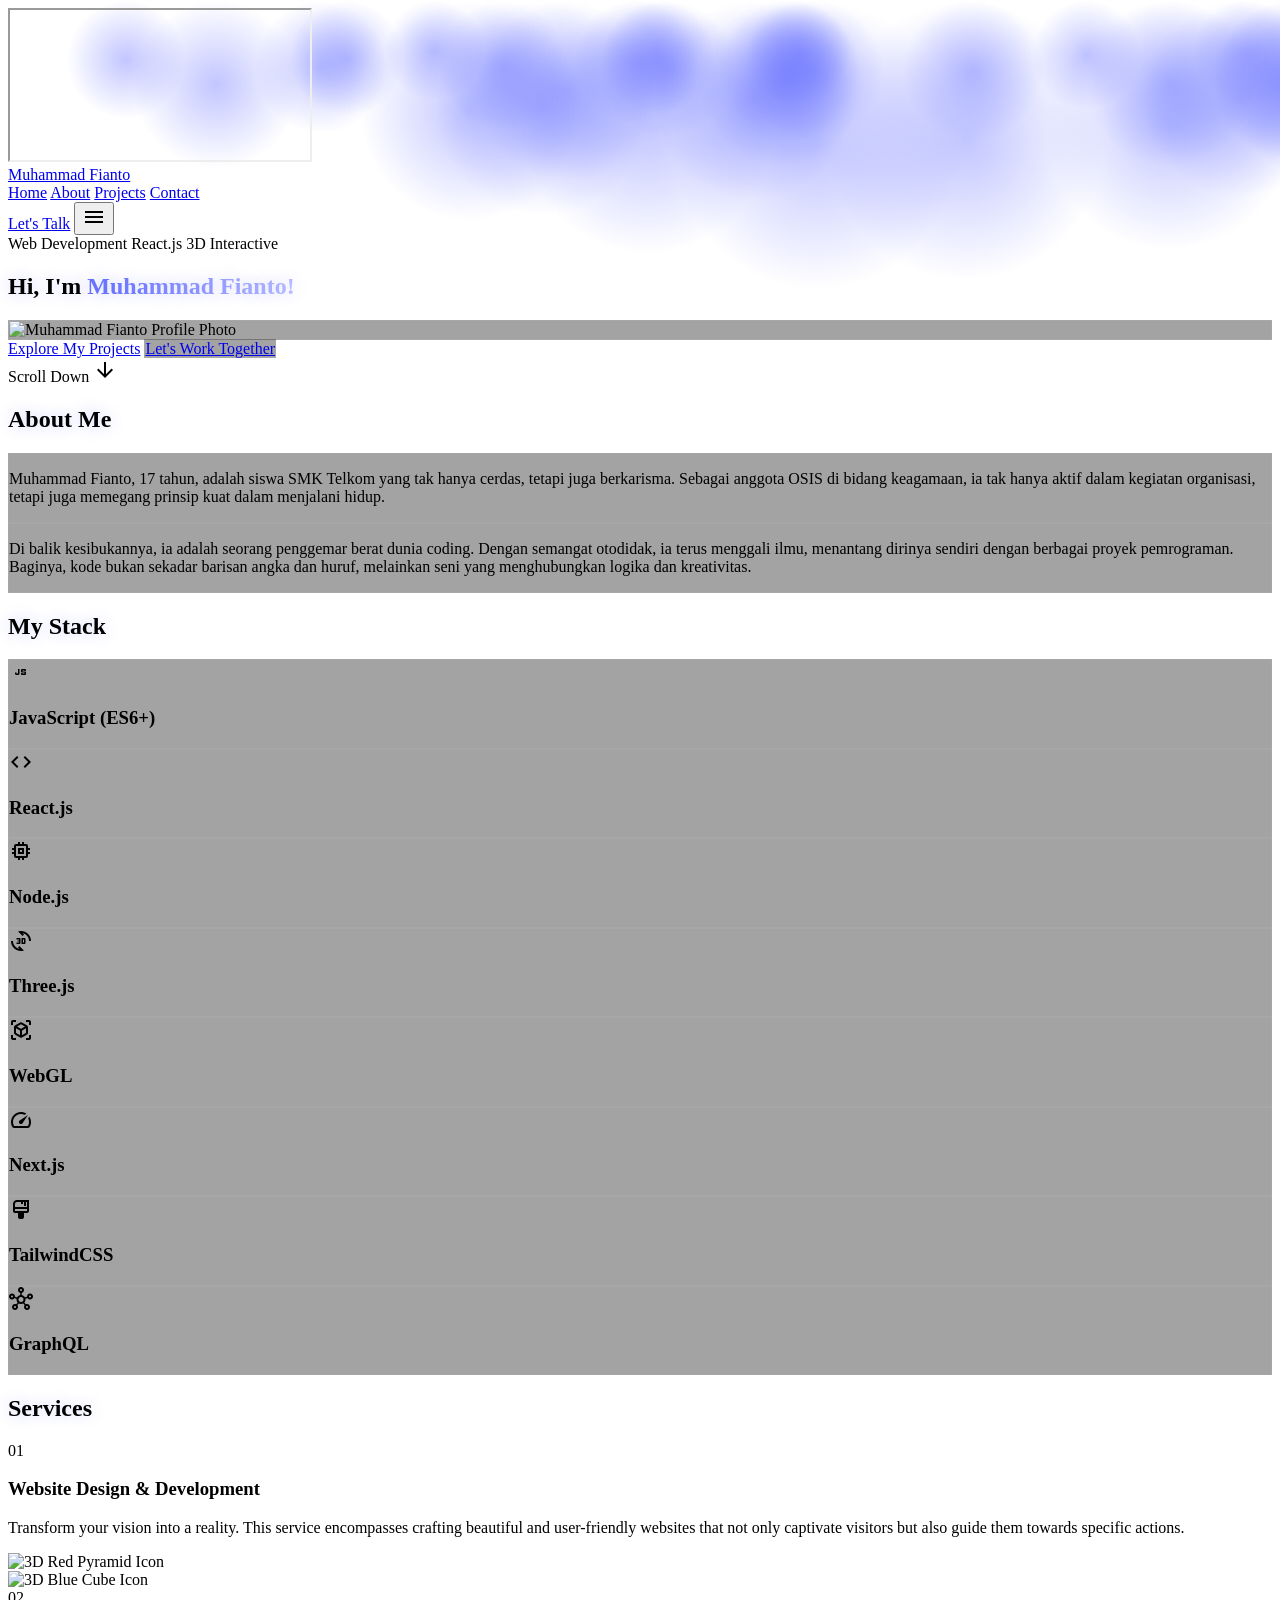
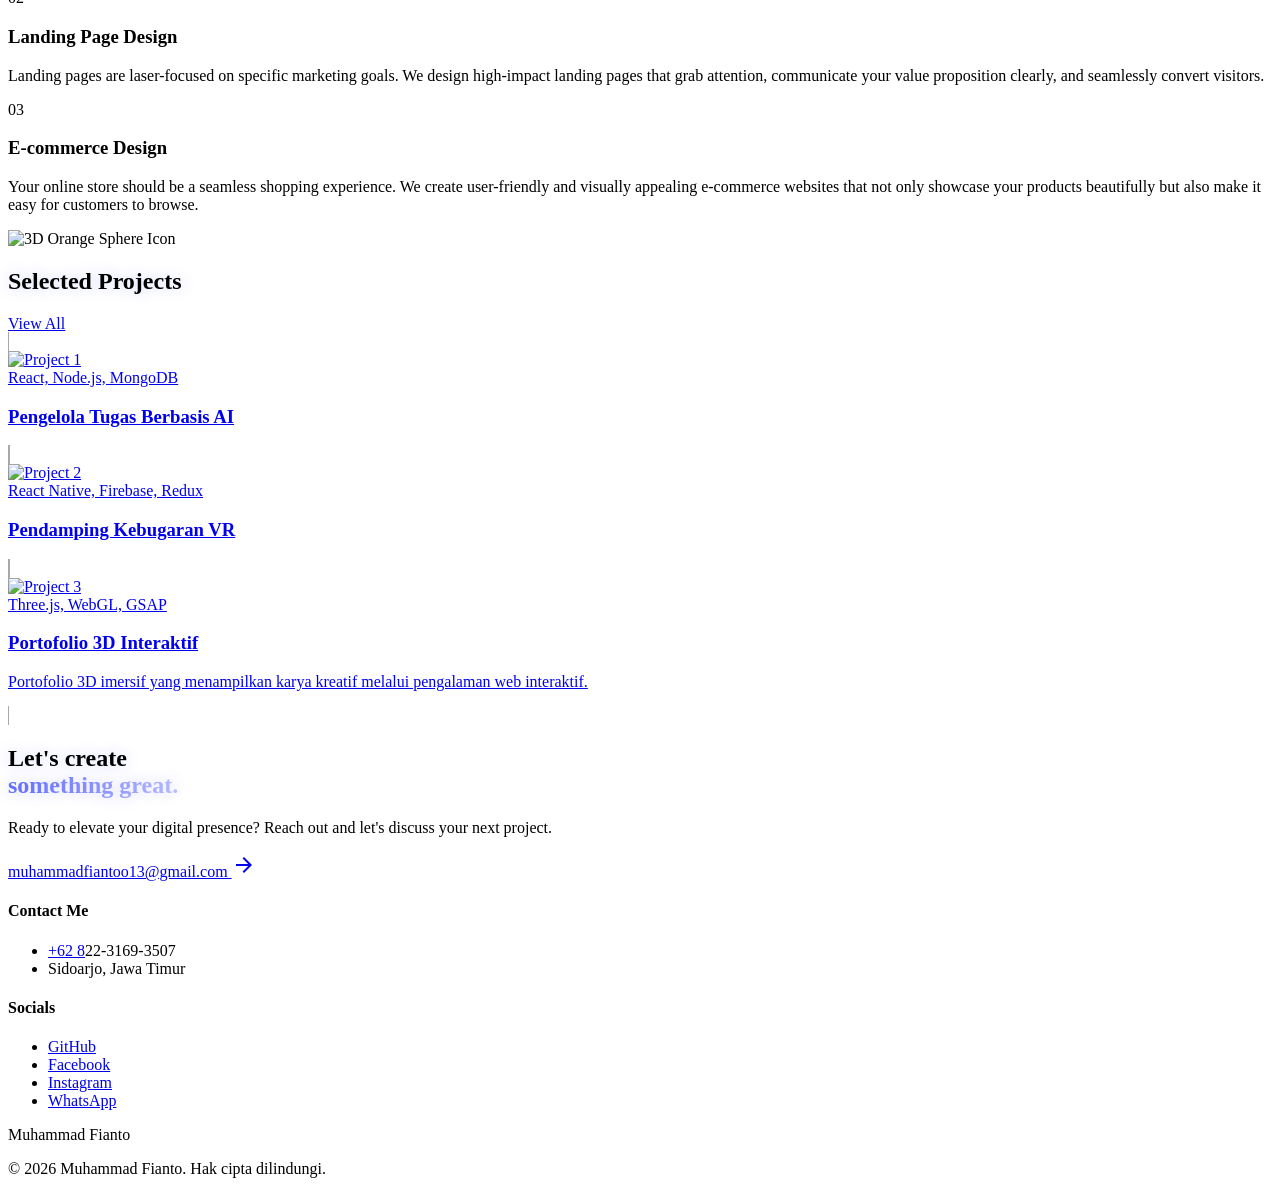
==== commit 16357aad: "Rename code.html to index.html" ====
--- a/index.html
+++ b/index.html
@@ -1,639 +1,554 @@
 <!DOCTYPE html>
-<html lang="id">
-<head>
-    <meta charset="UTF-8">
-    <meta name="viewport" content="width=device-width, initial-scale=1.0">
-    <meta http-equiv="X-UA-Compatible" content="ie=edge">
-    <title>Portofolio 2026</title>
-    <!-- Font Awesome untuk ikon -->
-    <link rel="stylesheet" href="https://cdnjs.cloudflare.com/ajax/libs/font-awesome/6.4.0/css/all.min.css">
-    <!-- Google Fonts -->
-    <link href="https://fonts.googleapis.com/css2?family=Outfit:wght@300;400;500;600;700;800&display=swap" rel="stylesheet">
-    <!-- Pustaka Animasi AOS -->
-    <link rel="stylesheet" href="https://unpkg.com/aos@next/dist/aos.css" />
-    <!-- CSS Kustom -->
-    <link rel="stylesheet" href="styles.css">
-    <script type="text/javascript" src="https://cdn.jsdelivr.net/npm/@emailjs/browser@3/dist/email.min.js"></script>
-    <link rel="manifest" href="manifest.json">
-    <meta name="theme-color" content="#6c63ff">
-    <link rel="apple-touch-icon" href="images/icons/icon-192x192.png">
-    <script type="text/javascript">
-        (function() {
-            emailjs.init("YOUR_USER_ID"); // Ganti dengan User ID EmailJS Anda
-        })();
+
+<html class="dark" lang="en"><head>
+<meta charset="utf-8"/>
+<meta content="width=device-width, initial-scale=1.0" name="viewport"/>
+<title>Muhammad Fianto - Developer Portfolio</title>
+<script src="https://cdn.tailwindcss.com?plugins=forms,container-queries"></script>
+<link href="https://fonts.googleapis.com/css2?family=Public+Sans:wght@400;600;700&amp;family=Inter:wght@400;600&amp;display=swap" rel="stylesheet"/>
+<link href="https://fonts.googleapis.com/css2?family=Material+Symbols+Outlined:wght,FILL@100..700,0..1&amp;display=swap" rel="stylesheet"/>
+<script id="tailwind-config">
+        tailwind.config = {
+            darkMode: "class",
+            theme: {
+                extend: {
+                    "colors": {
+                        "surface-container-highest": "#353535",
+                        "primary-fixed": "#e0e0ff",
+                        "surface-dim": "#131313",
+                        "tertiary": "#ffb783",
+                        "error-container": "#93000a",
+                        "on-error": "#690005",
+                        "on-primary-container": "#000197",
+                        "on-secondary-fixed-variant": "#872100",
+                        "outline": "#908fa0",
+                        "on-tertiary-fixed": "#301400",
+                        "on-tertiary-fixed-variant": "#703700",
+                        "primary-fixed-dim": "#bec2ff",
+                        "tertiary-fixed": "#ffdcc5",
+                        "secondary-container": "#ff5723",
+                        "on-secondary-container": "#541100",
+                        "on-primary": "#0002ab",
+                        "text-white": "#FFFFFF",
+                        "surface-variant": "#353535",
+                        "primary": "#bec2ff",
+                        "on-secondary": "#601500",
+                        "text-muted": "#4D4D4D",
+                        "tertiary-fixed-dim": "#ffb783",
+                        "on-primary-fixed": "#00016d",
+                        "inverse-on-surface": "#303030",
+                        "on-surface-variant": "#c6c5d7",
+                        "surface-container-low": "#1b1b1b",
+                        "on-surface": "#e2e2e2",
+                        "surface-tint": "#bec2ff",
+                        "surface-container": "#1f1f1f",
+                        "secondary-fixed": "#ffdbd1",
+                        "on-error-container": "#ffdad6",
+                        "on-secondary-fixed": "#3b0900",
+                        "inverse-surface": "#e2e2e2",
+                        "surface-container-high": "#2a2a2a",
+                        "on-tertiary": "#4f2500",
+                        "secondary-fixed-dim": "#ffb5a0",
+                        "tertiary-container": "#db7619",
+                        "surface-container-lowest": "#0e0e0e",
+                        "error": "#ffb4ab",
+                        "surface-bright": "#393939",
+                        "on-primary-fixed-variant": "#262dc3",
+                        "inverse-primary": "#424bdb",
+                        "primary-container": "#7c85ff",
+                        "outline-variant": "#454555",
+                        "on-background": "#e2e2e2",
+                        "surface": "#131313",
+                        "surface-elevated": "#1A1A1A",
+                        "on-tertiary-container": "#452000",
+                        "background": "#131313",
+                        "secondary": "#ffb5a0",
+                        "brand-primary": "#6670FF",
+                        "brand-accent": "#F94706"
+                    },
+                    "borderRadius": {
+                        "DEFAULT": "0.25rem",
+                        "lg": "0.5rem",
+                        "xl": "0.75rem",
+                        "full": "9999px"
+                    },
+                    "spacing": {
+                        "unit": "8px",
+                        "gutter": "24px",
+                        "container-max": "1200px",
+                        "margin-desktop": "80px",
+                        "margin-mobile": "20px"
+                    },
+                    "fontFamily": {
+                        "headline-xl-mobile": ["Public Sans"],
+                        "body-lg": ["Inter"],
+                        "body-md": ["Inter"],
+                        "headline-lg": ["Public Sans"],
+                        "headline-md": ["Public Sans"],
+                        "label-sm": ["Inter"],
+                        "headline-xl": ["Public Sans"]
+                    },
+                    "fontSize": {
+                        "headline-xl-mobile": ["36px", { "lineHeight": "1.1", "letterSpacing": "-0.02em", "fontWeight": "700" }],
+                        "body-lg": ["18px", { "lineHeight": "1.6", "fontWeight": "400" }],
+                        "body-md": ["16px", { "lineHeight": "1.6", "fontWeight": "400" }],
+                        "headline-lg": ["32px", { "lineHeight": "1.2", "letterSpacing": "-0.01em", "fontWeight": "600" }],
+                        "headline-md": ["24px", { "lineHeight": "1.3", "fontWeight": "600" }],
+                        "label-sm": ["12px", { "lineHeight": "1.0", "letterSpacing": "0.05em", "fontWeight": "600" }],
+                        "headline-xl": ["48px", { "lineHeight": "1.1", "letterSpacing": "-0.02em", "fontWeight": "700" }]
+                    }
+                }
+            }
+        }
     </script>
+<style>
+        :root {
+            --luxury-bezier: cubic-bezier(0.16, 1, 0.3, 1);
+            --luxury-duration: 600ms;
+        }
+
+        .glass-card {
+            background: rgba(26, 26, 26, 0.4);
+            backdrop-filter: blur(20px);
+            -webkit-backdrop-filter: blur(20px);
+            border: 1px solid rgba(255, 255, 255, 0.05);
+            transition: all var(--luxury-duration) var(--luxury-bezier);
+        }
+
+        .glass-card:hover {
+            transform: translateY(-8px) scale(1.02);
+            box-shadow: 0 20px 40px -10px rgba(0, 0, 0, 0.5), 0 0 20px rgba(102, 112, 255, 0.15);
+            border-color: rgba(102, 112, 255, 0.2);
+        }
+
+        .text-gradient {
+            background: linear-gradient(90deg, #6670FF, #bec2ff, #ffffff, #6670FF);
+            background-size: 300% 100%;
+            background-clip: text;
+            -webkit-background-clip: text;
+            -webkit-text-fill-color: transparent;
+            animation: shimmer 8s linear infinite;
+        }
+
+        .gold-glow {
+            text-shadow: 0 0 15px rgba(102, 112, 255, 0.3), 0 0 30px rgba(102, 112, 255, 0.1);
+        }
+
+        @keyframes shimmer {
+            0% { background-position: 100% 0; }
+            100% { background-position: -200% 0; }
+        }
+
+        .luxury-btn {
+            transition: all var(--luxury-duration) var(--luxury-bezier) !important;
+        }
+
+        .luxury-btn:hover {
+            transform: translateY(-4px) scale(1.05);
+            box-shadow: 0 15px 30px rgba(102, 112, 255, 0.4);
+        }
+
+        .blob-anim {
+            animation: float 8s ease-in-out infinite;
+        }
+
+        @keyframes float {
+            0% { transform: translateY(0px) rotate(0deg); }
+            50% { transform: translateY(-30px) rotate(5deg); }
+            100% { transform: translateY(0px) rotate(0deg); }
+        }
+        
+        .fade-in-up {
+            opacity: 0;
+            transform: translateY(30px);
+            transition: opacity 1s var(--luxury-bezier), transform 1s var(--luxury-bezier);
+        }
+
+        .fade-in-up.visible {
+            opacity: 1;
+            transform: translateY(0);
+        }
+        
+        .nav-link::after {
+            content: '';
+            position: absolute;
+            width: 0;
+            height: 2px;
+            bottom: -4px;
+            left: 0;
+            background-color: #6670FF;
+            transition: width 0.4s var(--luxury-bezier);
+        }
+
+        .nav-link:hover::after {
+            width: 100%;
+        }
+
+        /* Particle System CSS */
+        .particles-container {
+            position: fixed;
+            top: 0;
+            left: 0;
+            width: 100%;
+            height: 100%;
+            pointer-events: none;
+            z-index: -1;
+            overflow: hidden;
+        }
+
+        .particle {
+            position: absolute;
+            background: radial-gradient(circle, rgba(102, 112, 255, 0.4) 0%, rgba(102, 112, 255, 0) 70%);
+            border-radius: 50%;
+            pointer-events: none;
+            animation: luxury-rise linear infinite;
+        }
+
+        @keyframes luxury-rise {
+            from {
+                transform: translateY(110vh) scale(1);
+                opacity: 0;
+            }
+            20% {
+                opacity: 0.6;
+            }
+            80% {
+                opacity: 0.2;
+            }
+            to {
+                transform: translateY(-10vh) scale(1.5);
+                opacity: 0;
+            }
+        }
+    </style>
 </head>
-<body>
-    <!-- Latar belakang animasi -->
-    <div class="bg-animation">
-        <div id="stars"></div>
-        <div id="stars2"></div>
-        <div id="stars3"></div>
-    </div>
-
-    <!-- Layar Loading -->
-    <div class="loading-screen">
-        <div class="loader">
-            <div class="logo-animation">
-                <svg width="100" height="100" viewBox="0 0 100 100">
-                    <text x="50%" y="50%" text-anchor="middle" dominant-baseline="middle" class="logo-text">MF</text>
-                    <circle class="logo-circle" cx="50" cy="50" r="40" />
-                </svg>
-            </div>
-            <div class="loading-text">MEMUAT</div>
-        </div>
-    </div>
-
-    <!-- Navbar -->
-    <header>
-        <div class="container">
-            <nav>
-        <div class="nav-container">
-                    <a href="#" class="logo">
-                        <div class="logo-text">Portofolio<span>Saya</span></div>
-                        <div class="logo-icon"><span>{</span>PS<span>}</span></div>
-                    </a>
-                    <div class="hamburger">
-                        <div class="line"></div>
-                        <div class="line"></div>
-                        <div class="line"></div>
-                    </div>
-                <ul class="nav-links">
-                        <li><a href="#about" class="active nav-item"><span>01.</span>Tentang</a></li>
-                        <li><a href="#skills" class="nav-item"><span>02.</span>Keahlian</a></li>
-                        <li><a href="#projects" class="nav-item"><span>03.</span>Proyek</a></li>
-                        <li><a href="#testimonials" class="nav-item"><span>04.</span>Testimoni</a></li>
-                        <li><a href="#contact" class="nav-item"><span>05.</span>Kontak</a></li>
-                        <li><div class="theme-toggle"><i class="fas fa-moon"></i></div></li>
-                </ul>
-        </div>
-    </nav>
-        </div>
-    </header>
-
-    <!-- Bagian Hero -->
-    <section class="hero">
-        <div class="container">
-            <div class="hero-content" data-aos="fade-up" data-aos-duration="1000">
-                <div class="hero-greeting">
-                    <span class="greeting-line"></span>
-                    <span class="greeting-text">Perkenalkan</span>
-                    <span class="greeting-line"></span>
-                </div>
-                <h1><span class="highlight">Muhammad Fianto</span></h1>
-                <h2>Saya membuat <span class="typed-text"></span></h2>
-                <p>Portofolio ini menampilkan biodata, keterampilan, dan pengalaman Muhammad Fianto di dunia teknologi, khususnya pemrograman. Di dalamnya terdapat berbagai proyek coding, penguasaan bahasa pemrograman, serta kontribusinya dalam organisasi sekolah. Selain itu, portofolio ini juga mencerminkan kombinasi antara kemampuan teknis dan soft skills yang menjadikannya individu yang kompeten dan siap berkembang di dunia industri teknologi.</p>
-                <div class="cta-buttons">
-                    <a href="#projects" class="btn primary-btn">Lihat Karya Saya</a>
-                    <a href="#contact" class="btn secondary-btn">Hubungi Saya</a>
-                </div>
-                <div class="social-icons">
-                    <a href="https://www.facebook.com/muhammad.fianto.3/" class="social-icon tooltip" aria-label="Facebook" target="_blank" data-tooltip="Facebook">
-                        <i class="fab fa-facebook-f"></i>
-                    </a>
-                    <a href="https://www.instagram.com/iantzzz_/" class="social-icon tooltip" aria-label="Instagram" target="_blank" data-tooltip="Instagram">
-                        <i class="fab fa-instagram"></i>
-                    </a>
-                    <a href="https://wa.link/bd45f6" class="social-icon tooltip" aria-label="WhatsApp" target="_blank" data-tooltip="WhatsApp">
-                        <i class="fab fa-whatsapp"></i>
-                    </a>
-                </div>
-            </div>
-        </div>
-        <div class="scroll-indicator">
-            <div class="scroll-down">
-                <a href="#about"><i class="fas fa-chevron-down"></i></a>
-            </div>
-            <div class="scroll-text">Gulir ke Bawah</div>
-        </div>
-        <div class="parallax-bg">
-            <div class="parallax-shape-1" data-speed="0.1"></div>
-            <div class="parallax-shape-2" data-speed="-0.2"></div>
-            <div class="parallax-shape-3" data-speed="0.15"></div>
-        </div>
-    </section>
-
-    <!-- Bagian Tentang -->
-    <section id="about" class="about">
-        <div class="container">
-            <div class="section-header" data-aos="fade-up">
-                <span class="section-number">01</span>
-                <h2>Tentang Saya</h2>
-                <div class="underline"></div>
-            </div>
+<body class="bg-background text-on-surface font-body-md overflow-x-hidden selection:bg-brand-primary selection:text-white relative">
+<!-- Background Layers -->
+<div class="fixed inset-0 z-[-2] pointer-events-none">
+<iframe class="w-full h-full border-none opacity-40" src="https://myukmzyigvszrsmb.public.blob.vercel-storage.com/shaders/animation_1-n2TqR7E.html"></iframe>
+</div>
+<!-- Luxury Particle System Container -->
+<div class="particles-container" id="particle-container">
+<!-- Particles injected via script -->
+</div>
+<!-- TopNavBar -->
+<nav class="fixed w-full top-0 z-50 bg-surface/60 dark:bg-surface/60 backdrop-blur-xl border-b border-white/5 shadow-sm transition-all duration-600" id="navbar" style="transition-timing-function: var(--luxury-bezier);">
+<div class="flex justify-between items-center max-w-[1200px] mx-auto px-margin-mobile md:px-margin-desktop h-20">
+<a class="text-headline-md font-headline-xl tracking-tighter text-on-surface dark:text-on-surface hover:opacity-80 transition-all duration-600 uppercase" href="#">Muhammad Fianto</a>
+<div class="hidden md:flex items-center gap-8">
+<a class="nav-link relative text-primary font-bold text-body-md font-body-md transition-all duration-600" href="#home">Home</a>
+<a class="nav-link relative text-on-surface-variant hover:text-primary transition-colors text-body-md font-body-md transition-all duration-600" href="#about">About</a>
+<a class="nav-link relative text-on-surface-variant hover:text-primary transition-colors text-body-md font-body-md transition-all duration-600" href="#projects">Projects</a>
+<a class="nav-link relative text-on-surface-variant hover:text-primary transition-colors text-body-md font-body-md transition-all duration-600" href="#contact">Contact</a>
+</div>
+<a class="hidden md:inline-flex items-center justify-center px-6 py-2.5 bg-brand-primary text-white rounded-full text-label-sm font-label-sm luxury-btn shadow-[0_0_15px_rgba(102,112,255,0.3)]" href="#contact">Let's Talk</a>
+<button class="md:hidden text-on-surface">
+<span class="material-symbols-outlined text-3xl">menu</span>
+</button>
+</div>
+</nav>
+<main class="pt-20">
+<!-- Hero Section -->
+<section class="relative min-h-[90vh] flex flex-col items-center justify-center px-margin-mobile md:px-margin-desktop overflow-hidden" id="home">
+<div class="absolute inset-0 z-0 pointer-events-none opacity-30">
+<div class="absolute top-1/4 left-1/4 w-64 h-64 bg-brand-primary rounded-full mix-blend-screen filter blur-[100px] blob-anim"></div>
+<div class="absolute bottom-1/4 right-1/4 w-80 h-80 bg-brand-accent rounded-full mix-blend-screen filter blur-[120px] blob-anim" style="animation-delay: 2s;"></div>
+</div>
+<div class="z-10 text-center max-w-4xl mx-auto flex flex-col items-center gap-8">
+<div class="flex flex-wrap justify-center gap-3 mb-4 fade-in-up reveal" style="transition-delay: 100ms;">
+<span class="px-4 py-2 rounded-full bg-brand-primary/10 text-brand-primary text-label-sm font-label-sm border border-brand-primary/20 backdrop-blur-sm">Web Development</span>
+<span class="px-4 py-2 rounded-full bg-brand-primary/10 text-brand-primary text-label-sm font-label-sm border border-brand-primary/20 backdrop-blur-sm">React.js</span>
+<span class="px-4 py-2 rounded-full bg-brand-primary/10 text-brand-primary text-label-sm font-label-sm border border-brand-primary/20 backdrop-blur-sm">3D Interactive</span>
+</div>
+<h1 class="text-headline-xl-mobile md:text-[80px] md:leading-tight font-headline-xl tracking-tighter font-extrabold text-white fade-in-up reveal gold-glow" style="transition-delay: 200ms;">
+                Hi, I'm <span class="text-gradient">Muhammad Fianto!</span>
+</h1>
+<div class="relative w-48 h-48 md:w-64 md:h-64 rounded-full overflow-hidden border-4 border-surface-container mt-8 shadow-[0_0_30px_rgba(102,112,255,0.2)] glass-card fade-in-up reveal" style="transition-delay: 300ms;">
+<img alt="Muhammad Fianto Profile Photo" class="w-full h-full object-cover grayscale hover:grayscale-0 transition-all duration-700" src="https://lh3.googleusercontent.com/aida/[base64]"/>
+</div>
+<div class="flex gap-4 mt-8 fade-in-up reveal" style="transition-delay: 400ms;">
+<a class="px-8 py-4 bg-brand-primary text-white rounded-full text-body-md font-bold luxury-btn shadow-[0_0_20px_rgba(102,112,255,0.4)]" href="#projects">Explore My Projects</a>
+<a class="px-8 py-4 glass-card text-white rounded-full text-body-md font-bold" href="#contact">Let's Work Together</a>
+</div>
+<div class="mt-16 animate-bounce text-text-muted flex flex-col items-center gap-2 fade-in-up reveal" style="transition-delay: 500ms;">
+<span class="text-label-sm font-label-sm uppercase tracking-widest">Scroll Down</span>
+<span class="material-symbols-outlined">arrow_downward</span>
+</div>
+</div>
+</section>
+<!-- About Section -->
+<section class="py-[120px] px-margin-mobile md:px-margin-desktop relative" id="about">
+<div class="max-w-[1200px] mx-auto">
+<div class="grid md:grid-cols-2 gap-16 items-center">
+<div class="space-y-8">
+<h2 class="text-headline-lg-mobile md:text-headline-lg font-headline-lg text-white fade-in-up reveal gold-glow">About Me</h2>
+<div class="glass-card p-8 rounded-2xl relative overflow-hidden group fade-in-up reveal" style="transition-delay: 100ms;">
+<div class="absolute -right-10 -top-10 w-32 h-32 bg-brand-primary/20 rounded-full blur-2xl group-hover:bg-brand-primary/40 transition-all duration-700"></div>
+<p class="text-body-lg font-body-lg text-on-surface-variant relative z-10 leading-relaxed">
+                            Muhammad Fianto, 17 tahun, adalah siswa SMK Telkom yang tak hanya cerdas, tetapi juga berkarisma. Sebagai anggota OSIS di bidang keagamaan, ia tak hanya aktif dalam kegiatan organisasi, tetapi juga memegang prinsip kuat dalam menjalani hidup.
+                        </p>
+</div>
+</div>
+<div class="glass-card p-8 rounded-2xl border-l-4 border-brand-primary mt-12 md:mt-24 fade-in-up reveal" style="transition-delay: 200ms;">
+<p class="text-body-md font-body-md text-on-surface-variant leading-relaxed">
+                        Di balik kesibukannya, ia adalah seorang penggemar berat dunia coding. Dengan semangat otodidak, ia terus menggali ilmu, menantang dirinya sendiri dengan berbagai proyek pemrograman. Baginya, kode bukan sekadar barisan angka dan huruf, melainkan seni yang menghubungkan logika dan kreativitas.
+                    </p>
+</div>
+</div>
+</div>
+</section>
+<!-- Stack Section -->
+<section class="py-[120px] px-margin-mobile md:px-margin-desktop relative" id="stack">
+<div class="absolute inset-0 bg-surface-container-low/30 backdrop-blur-md z-[-1]"></div>
+<div class="max-w-[1200px] mx-auto text-center">
+<h2 class="text-headline-lg-mobile md:text-headline-lg font-headline-lg text-white mb-16 fade-in-up reveal gold-glow">My Stack</h2>
+<div class="grid grid-cols-2 md:grid-cols-4 gap-6">
+<!-- Stack Items -->
+<div class="glass-card p-8 rounded-2xl flex flex-col items-center justify-center gap-4 group cursor-pointer fade-in-up reveal" style="transition-delay: 100ms;">
+<div class="w-16 h-16 bg-white/5 rounded-full flex items-center justify-center group-hover:bg-brand-primary/20 group-hover:shadow-[0_0_15px_rgba(102,112,255,0.5)] transition-all duration-600" style="transition-timing-function: var(--luxury-bezier);">
+<span class="material-symbols-outlined text-4xl text-white group-hover:text-brand-primary transition-colors duration-600">javascript</span>
+</div>
+<h3 class="text-body-md font-bold text-white group-hover:text-brand-primary transition-colors duration-600">JavaScript (ES6+)</h3>
+</div>
+<div class="glass-card p-8 rounded-2xl flex flex-col items-center justify-center gap-4 group cursor-pointer fade-in-up reveal" style="transition-delay: 200ms;">
+<div class="w-16 h-16 bg-white/5 rounded-full flex items-center justify-center group-hover:bg-brand-primary/20 group-hover:shadow-[0_0_15px_rgba(102,112,255,0.5)] transition-all duration-600" style="transition-timing-function: var(--luxury-bezier);">
+<span class="material-symbols-outlined text-4xl text-white group-hover:text-brand-primary transition-colors duration-600">code</span>
+</div>
+<h3 class="text-body-md font-bold text-white group-hover:text-brand-primary transition-colors duration-600">React.js</h3>
+</div>
+<div class="glass-card p-8 rounded-2xl flex flex-col items-center justify-center gap-4 group cursor-pointer fade-in-up reveal" style="transition-delay: 300ms;">
+<div class="w-16 h-16 bg-white/5 rounded-full flex items-center justify-center group-hover:bg-brand-primary/20 group-hover:shadow-[0_0_15px_rgba(102,112,255,0.5)] transition-all duration-600" style="transition-timing-function: var(--luxury-bezier);">
+<span class="material-symbols-outlined text-4xl text-white group-hover:text-brand-primary transition-colors duration-600">memory</span>
+</div>
+<h3 class="text-body-md font-bold text-white group-hover:text-brand-primary transition-colors duration-600">Node.js</h3>
+</div>
+<div class="glass-card p-8 rounded-2xl flex flex-col items-center justify-center gap-4 group cursor-pointer fade-in-up reveal" style="transition-delay: 400ms;">
+<div class="w-16 h-16 bg-white/5 rounded-full flex items-center justify-center group-hover:bg-brand-primary/20 group-hover:shadow-[0_0_15px_rgba(102,112,255,0.5)] transition-all duration-600" style="transition-timing-function: var(--luxury-bezier);">
+<span class="material-symbols-outlined text-4xl text-white group-hover:text-brand-primary transition-colors duration-600">3d_rotation</span>
+</div>
+<h3 class="text-body-md font-bold text-white group-hover:text-brand-primary transition-colors duration-600">Three.js</h3>
+</div>
+<div class="glass-card p-8 rounded-2xl flex flex-col items-center justify-center gap-4 group cursor-pointer fade-in-up reveal" style="transition-delay: 500ms;">
+<div class="w-16 h-16 bg-white/5 rounded-full flex items-center justify-center group-hover:bg-brand-primary/20 group-hover:shadow-[0_0_15px_rgba(102,112,255,0.5)] transition-all duration-600" style="transition-timing-function: var(--luxury-bezier);">
+<span class="material-symbols-outlined text-4xl text-white group-hover:text-brand-primary transition-colors duration-600">view_in_ar</span>
+</div>
+<h3 class="text-body-md font-bold text-white group-hover:text-brand-primary transition-colors duration-600">WebGL</h3>
+</div>
+<div class="glass-card p-8 rounded-2xl flex flex-col items-center justify-center gap-4 group cursor-pointer fade-in-up reveal" style="transition-delay: 600ms;">
+<div class="w-16 h-16 bg-white/5 rounded-full flex items-center justify-center group-hover:bg-brand-primary/20 group-hover:shadow-[0_0_15px_rgba(102,112,255,0.5)] transition-all duration-600" style="transition-timing-function: var(--luxury-bezier);">
+<span class="material-symbols-outlined text-4xl text-white group-hover:text-brand-primary transition-colors duration-600">speed</span>
+</div>
+<h3 class="text-body-md font-bold text-white group-hover:text-brand-primary transition-colors duration-600">Next.js</h3>
+</div>
+<div class="glass-card p-8 rounded-2xl flex flex-col items-center justify-center gap-4 group cursor-pointer fade-in-up reveal" style="transition-delay: 700ms;">
+<div class="w-16 h-16 bg-white/5 rounded-full flex items-center justify-center group-hover:bg-brand-primary/20 group-hover:shadow-[0_0_15px_rgba(102,112,255,0.5)] transition-all duration-600" style="transition-timing-function: var(--luxury-bezier);">
+<span class="material-symbols-outlined text-4xl text-white group-hover:text-brand-primary transition-colors duration-600">format_paint</span>
+</div>
+<h3 class="text-body-md font-bold text-white group-hover:text-brand-primary transition-colors duration-600">TailwindCSS</h3>
+</div>
+<div class="glass-card p-8 rounded-2xl flex flex-col items-center justify-center gap-4 group cursor-pointer fade-in-up reveal" style="transition-delay: 800ms;">
+<div class="w-16 h-16 bg-white/5 rounded-full flex items-center justify-center group-hover:bg-brand-primary/20 group-hover:shadow-[0_0_15px_rgba(102,112,255,0.5)] transition-all duration-600" style="transition-timing-function: var(--luxury-bezier);">
+<span class="material-symbols-outlined text-4xl text-white group-hover:text-brand-primary transition-colors duration-600">hub</span>
+</div>
+<h3 class="text-body-md font-bold text-white group-hover:text-brand-primary transition-colors duration-600">GraphQL</h3>
+</div>
+</div>
+</div>
+</section>
+<!-- Services Section -->
+<section class="py-[120px] px-margin-mobile md:px-margin-desktop relative" id="services">
+<div class="max-w-[1200px] mx-auto">
+<h2 class="text-headline-lg-mobile md:text-headline-lg font-headline-lg text-white mb-24 text-center fade-in-up reveal gold-glow">Services</h2>
+<div class="space-y-32">
+<!-- Service 1 -->
+<div class="grid md:grid-cols-2 gap-16 items-center fade-in-up reveal">
+<div class="order-2 md:order-1 space-y-6">
+<span class="text-brand-primary text-headline-xl font-headline-xl opacity-50 shimmer-text">01</span>
+<h3 class="text-headline-md font-headline-md text-white">Website Design &amp; Development</h3>
+<p class="text-body-md font-body-md text-on-surface-variant">Transform your vision into a reality. This service encompasses crafting beautiful and user-friendly websites that not only captivate visitors but also guide them towards specific actions.</p>
+</div>
+<div class="order-1 md:order-2 flex justify-center blob-anim">
+<img alt="3D Red Pyramid Icon" class="w-64 h-64 object-contain filter drop-shadow-[0_20px_30px_rgba(249,71,6,0.3)] hover:scale-110 hover:drop-shadow-[0_30px_40px_rgba(249,71,6,0.5)] transition-all duration-700" src="https://lh3.googleusercontent.com/aida/[base64]" style="transition-timing-function: var(--luxury-bezier);"/>
+</div>
+</div>
+<!-- Service 2 -->
+<div class="grid md:grid-cols-2 gap-16 items-center fade-in-up reveal">
+<div class="flex justify-center blob-anim" style="animation-delay: 1s;">
+<img alt="3D Blue Cube Icon" class="w-64 h-64 object-contain filter drop-shadow-[0_20px_30px_rgba(102,112,255,0.3)] hover:scale-110 hover:drop-shadow-[0_30px_40px_rgba(102,112,255,0.5)] transition-all duration-700" src="https://lh3.googleusercontent.com/aida/[base64]" style="transition-timing-function: var(--luxury-bezier);"/>
+</div>
+<div class="space-y-6">
+<span class="text-brand-primary text-headline-xl font-headline-xl opacity-50">02</span>
+<h3 class="text-headline-md font-headline-md text-white">Landing Page Design</h3>
+<p class="text-body-md font-body-md text-on-surface-variant">Landing pages are laser-focused on specific marketing goals. We design high-impact landing pages that grab attention, communicate your value proposition clearly, and seamlessly convert visitors.</p>
+</div>
+</div>
+<!-- Service 3 -->
+<div class="grid md:grid-cols-2 gap-16 items-center fade-in-up reveal">
+<div class="order-2 md:order-1 space-y-6">
+<span class="text-brand-primary text-headline-xl font-headline-xl opacity-50">03</span>
+<h3 class="text-headline-md font-headline-md text-white">E-commerce Design</h3>
+<p class="text-body-md font-body-md text-on-surface-variant">Your online store should be a seamless shopping experience. We create user-friendly and visually appealing e-commerce websites that not only showcase your products beautifully but also make it easy for customers to browse.</p>
+</div>
+<div class="order-1 md:order-2 flex justify-center blob-anim" style="animation-delay: 2s;">
+<img alt="3D Orange Sphere Icon" class="w-64 h-64 object-contain filter drop-shadow-[0_20px_30px_rgba(255,183,131,0.3)] hover:scale-110 hover:drop-shadow-[0_30px_40px_rgba(255,183,131,0.5)] transition-all duration-700" src="https://lh3.googleusercontent.com/aida/[base64]" style="transition-timing-function: var(--luxury-bezier);"/>
+</div>
+</div>
+</div>
+</div>
+</section>
+<!-- Projects Section -->
+<section class="py-[120px] px-margin-mobile md:px-margin-desktop relative" id="projects">
+<div class="absolute inset-0 bg-surface-container-low/30 backdrop-blur-md z-[-1]"></div>
+<div class="max-w-[1200px] mx-auto">
+<div class="flex justify-between items-end mb-16 fade-in-up reveal">
+<h2 class="text-headline-lg-mobile md:text-headline-lg font-headline-lg text-white gold-glow">Selected Projects</h2>
+<a class="hidden md:inline-block text-brand-primary font-bold hover:underline luxury-btn" href="#">View All</a>
+</div>
+<div class="grid md:grid-cols-2 gap-8">
+<!-- Project 1 -->
+<a class="group block glass-card rounded-2xl overflow-hidden fade-in-up reveal" href="#" style="transition-delay: 100ms;">
+<div class="aspect-[1.47] overflow-hidden relative">
+<div class="absolute inset-0 bg-black/20 group-hover:bg-transparent transition-colors duration-700 z-10"></div>
+<img alt="Project 1" class="w-full h-full object-cover group-hover:scale-110 transition-transform duration-1000" src="https://lh3.googleusercontent.com/aida/[base64]" style="transition-timing-function: var(--luxury-bezier);"/>
+</div>
+<div class="p-8">
+<span class="text-brand-primary text-label-sm font-label-sm uppercase tracking-wider mb-2 block">React, Node.js, MongoDB</span>
+<h3 class="text-headline-md font-headline-md text-white group-hover:text-brand-primary transition-colors duration-600">Pengelola Tugas Berbasis AI</h3>
+</div>
+</a>
+<!-- Project 2 -->
+<a class="group block glass-card rounded-2xl overflow-hidden md:mt-16 fade-in-up reveal" href="#" style="transition-delay: 200ms;">
+<div class="aspect-[1.47] overflow-hidden relative">
+<div class="absolute inset-0 bg-black/20 group-hover:bg-transparent transition-colors duration-700 z-10"></div>
+<img alt="Project 2" class="w-full h-full object-cover group-hover:scale-110 transition-transform duration-1000" src="https://lh3.googleusercontent.com/aida/[base64]" style="transition-timing-function: var(--luxury-bezier);"/>
+</div>
+<div class="p-8">
+<span class="text-brand-primary text-label-sm font-label-sm uppercase tracking-wider mb-2 block">React Native, Firebase, Redux</span>
+<h3 class="text-headline-md font-headline-md text-white group-hover:text-brand-primary transition-colors duration-600">Pendamping Kebugaran VR</h3>
+</div>
+</a>
+<!-- Project 3 -->
+<a class="group block glass-card rounded-2xl overflow-hidden md:col-span-2 fade-in-up reveal" href="#" style="transition-delay: 300ms;">
+<div class="md:flex">
+<div class="md:w-2/3 aspect-[1.47] md:aspect-auto md:h-[400px] overflow-hidden relative">
+<div class="absolute inset-0 bg-black/20 group-hover:bg-transparent transition-colors duration-700 z-10"></div>
+<img alt="Project 3" class="w-full h-full object-cover group-hover:scale-110 transition-transform duration-1000" src="https://lh3.googleusercontent.com/aida/[base64]" style="transition-timing-function: var(--luxury-bezier);"/>
+</div>
+<div class="p-8 md:w-1/3 flex flex-col justify-center">
+<span class="text-brand-primary text-label-sm font-label-sm uppercase tracking-wider mb-2 block">Three.js, WebGL, GSAP</span>
+<h3 class="text-headline-md font-headline-md text-white group-hover:text-brand-primary transition-colors duration-600 mb-4">Portofolio 3D Interaktif</h3>
+<p class="text-on-surface-variant text-body-md">Portofolio 3D imersif yang menampilkan karya kreatif melalui pengalaman web interaktif.</p>
+</div>
+</div>
+</a>
+</div>
+</div>
+</section>
+</main>
+<!-- Footer -->
+<footer class="bg-surface/80 dark:bg-surface/80 backdrop-blur-xl w-full py-20 border-t border-white/5 relative overflow-hidden" id="contact">
+<div class="absolute top-0 right-0 w-[500px] h-[500px] bg-brand-primary/5 rounded-full mix-blend-screen filter blur-[100px] pointer-events-none"></div>
+<div class="max-w-[1200px] mx-auto px-margin-mobile md:px-margin-desktop relative z-10">
+<div class="grid grid-cols-1 md:grid-cols-4 gap-12 mb-16 fade-in-up reveal">
+<div class="md:col-span-2">
+<h2 class="text-headline-xl-mobile md:text-[64px] font-headline-xl font-bold tracking-tighter text-white mb-6 gold-glow">Let's create <br/><span class="text-gradient">something great.</span></h2>
+<p class="text-body-md font-body-md text-text-muted max-w-sm mb-8">Ready to elevate your digital presence? Reach out and let's discuss your next project.</p>
+<a class="inline-flex items-center gap-2 text-headline-md font-headline-md text-white hover:text-brand-primary transition-colors duration-600 group" href="mailto:muhammadfiantoo13@gmail.com">
+                    muhammadfiantoo13@gmail.com
+                    <span class="material-symbols-outlined group-hover:translate-x-2 transition-transform duration-600" style="transition-timing-function: var(--luxury-bezier);">arrow_forward</span>
+</a>
+</div>
+<div>
+<h4 class="text-label-sm font-label-sm text-text-muted uppercase tracking-widest mb-6">Contact Me</h4>
+<ul class="space-y-4">
+<li class=""><a class="text-body-md font-body-md text-on-surface-variant hover:text-brand-primary transition-colors duration-600" href="tel:+6285182020474">+62 8</a>22-3169-3507</li>
+<li class=""><span class="text-body-md font-body-md text-on-surface-variant">Sidoarjo, Jawa Timur</span></li>
+</ul>
+</div>
+<div>
+<h4 class="text-label-sm font-label-sm text-text-muted uppercase tracking-widest mb-6">Socials</h4>
+<ul class="space-y-4">
+<li class=""><a class="text-body-md font-body-md text-on-surface-variant hover:text-brand-primary transition-colors duration-600" href="https://github.com/Iantzzz" target="_blank" rel="noopener noreferrer">GitHub</a></li>
+<li class=""><a class="text-body-md font-body-md text-on-surface-variant hover:text-brand-primary transition-colors duration-600" href="https://www.facebook.com/muhammad.fianto.3/" target="_blank" rel="noopener noreferrer">Facebook</a></li>
+<li class=""><a class="text-body-md font-body-md text-on-surface-variant hover:text-brand-primary transition-colors duration-600" href="https://www.instagram.com/fiantz_/" target="_blank" rel="noopener noreferrer">Instagram</a></li>
+<li class=""><a class="text-body-md font-body-md text-on-surface-variant hover:text-brand-primary transition-colors duration-600" href="https://wa.link/j0nagz" target="_blank" rel="noopener noreferrer">WhatsApp</a></li>
+</ul>
+</div>
+</div>
+<div class="flex flex-col md:flex-row justify-between items-center gap-8 pt-8 border-t border-white/10 fade-in-up reveal">
+<span class="text-headline-md font-headline-md text-primary uppercase">Muhammad Fianto</span>
+<p class="text-body-md font-body-md text-on-surface-variant">© 2026 Muhammad Fianto. Hak cipta dilindungi.</p>
+</div>
+</div>
+</footer>
+<script>
+    // Particle Generator
+    function createParticles() {
+        const container = document.getElementById('particle-container');
+        const count = 30;
+        for (let i = 0; i < count; i++) {
+            const particle = document.createElement('div');
+            particle.className = 'particle';
             
-            <div class="about-content">
-                <div class="about-text" data-aos="fade-right" data-aos-delay="200">
-                    <p>Muhammad Fianto, 17 tahun, adalah siswa SMK Telkom yang tak hanya cerdas, tetapi juga berkarisma. Sebagai anggota OSIS di bidang keagamaan, ia tak hanya aktif dalam kegiatan organisasi, tetapi juga memegang prinsip kuat dalam menjalani hidup.</p>
-                    <p>Di balik kesibukannya, ia adalah seorang penggemar berat dunia coding. Dengan semangat otodidak, ia terus menggali ilmu, menantang dirinya sendiri dengan berbagai proyek pemrograman. Baginya, kode bukan sekadar barisan angka dan huruf, melainkan seni yang menghubungkan logika dan kreativitas.</p>
-                    <p>Sosoknya bukan hanya teknis, tetapi juga memiliki jiwa kepemimpinan yang kuat. Ia bisa serius ketika diperlukan, namun tetap asyik diajak berdiskusi. Kombinasi kecerdasan, dedikasi, dan keyakinan membuatnya jadi figur yang menarik di lingkungan sekolahnya.</p>
-                    
-                    <div class="tech-stack">
-                        <h3>Teknologi yang saya gunakan akhir-akhir ini:</h3>
-                        <ul class="tech-list">
-                            <li><i class="fas fa-caret-right"></i> JavaScript (ES6+)</li>
-                            <li><i class="fas fa-caret-right"></i> React.js</li>
-                            <li><i class="fas fa-caret-right"></i> Node.js</li>
-                            <li><i class="fas fa-caret-right"></i> Three.js</li>
-                            <li><i class="fas fa-caret-right"></i> WebGL</li>
-                            <li><i class="fas fa-caret-right"></i> Next.js</li>
-                            <li><i class="fas fa-caret-right"></i> TailwindCSS</li>
-                            <li><i class="fas fa-caret-right"></i> GraphQL</li>
-                        </ul>
-                    </div>
-                    <div class="resume-download">
-                        <a href="assets/resume.pdf" download class="btn primary-btn">
-                            <i class="fas fa-download"></i> Unduh CV
-                        </a>
-                    </div>
-                </div>
-                <div class="about-image" data-aos="fade-left" data-aos-delay="300">
-                    <div class="image-container">
-                        <img src="assets/img/WhatsApp Image 2025-03-28 at 21.12.58_ea4e0260.jpg" alt="Nama Anda">
-                        <div class="image-outline"></div>
-                    </div>
-                </div>
-            </div>
-        </div>
-    </section>
-
-    <!-- Bagian Keahlian -->
-    <section id="skills" class="skills">
-        <div class="container">
-            <div class="section-header" data-aos="fade-up">
-                <span class="section-number">02</span>
-                <h2>Keahlian Saya</h2>
-                <div class="underline"></div>
-            </div>
+            // Random properties
+            const size = Math.random() * 200 + 100;
+            const left = Math.random() * 100;
+            const duration = Math.random() * 20 + 15;
+            const delay = Math.random() * 20;
             
-            <div class="skills-content">
-                <div class="skill-categories">
-                    <div class="skill-category active" data-category="frontend">Frontend</div>
-                    <div class="skill-category" data-category="backend">Backend</div>
-                    <div class="skill-category" data-category="design">Desain</div>
-                    <div class="skill-category" data-category="other">Lainnya</div>
-                </div>
-                
-                <div class="skill-bars-container">
-                    <div class="skill-set frontend active">
-                        <div class="skill-bar" data-aos="fade-right" data-aos-delay="100">
-                            <div class="skill-info">
-                                <span class="skill-name">HTML5/CSS3</span>
-                                <span class="skill-percentage">95%</span>
-                            </div>
-                            <div class="skill-progress">
-                                <div class="progress" style="width: 95%"></div>
-                            </div>
-                        </div>
-                        
-                        <div class="skill-bar" data-aos="fade-right" data-aos-delay="200">
-                            <div class="skill-info">
-                                <span class="skill-name">JavaScript</span>
-                                <span class="skill-percentage">90%</span>
-                            </div>
-                            <div class="skill-progress">
-                                <div class="progress" style="width: 90%"></div>
-                            </div>
-                        </div>
-                        
-                        <div class="skill-bar" data-aos="fade-right" data-aos-delay="300">
-                            <div class="skill-info">
-                                <span class="skill-name">React.js</span>
-                                <span class="skill-percentage">85%</span>
-                            </div>
-                            <div class="skill-progress">
-                                <div class="progress" style="width: 85%"></div>
-                            </div>
-                        </div>
-                        
-                        <div class="skill-bar" data-aos="fade-right" data-aos-delay="400">
-                            <div class="skill-info">
-                                <span class="skill-name">Three.js</span>
-                                <span class="skill-percentage">75%</span>
-                            </div>
-                            <div class="skill-progress">
-                                <div class="progress" style="width: 75%"></div>
-                            </div>
-                        </div>
-                    </div>
-                    
-                    <!-- Set keahlian backend (awalnya tersembunyi) -->
-                    <div class="skill-set backend">
-                        <!-- Tambahkan keahlian backend di sini -->
-                    </div>
-                    
-                    <!-- Set keahlian desain (awalnya tersembunyi) -->
-                    <div class="skill-set design">
-                        <!-- Tambahkan keahlian desain di sini -->
-                    </div>
-                    
-                    <!-- Set keahlian lainnya (awalnya tersembunyi) -->
-                    <div class="skill-set other">
-                        <!-- Tambahkan keahlian lainnya di sini -->
-                    </div>
-                </div>
-            </div>
-        </div>
-    </section>
-
-    <!-- Bagian Proyek -->
-    <section id="projects" class="projects">
-        <div class="container">
-            <div class="section-header" data-aos="fade-up">
-                <span class="section-number">03</span>
-                <h2>Proyek Saya</h2>
-                <div class="underline"></div>
-            </div>
+            particle.style.width = `${size}px`;
+            particle.style.height = `${size}px`;
+            particle.style.left = `${left}%`;
+            particle.style.animationDuration = `${duration}s`;
+            particle.style.animationDelay = `-${delay}s`;
             
-            <div class="filter-container" data-aos="fade-up" data-aos-delay="200">
-                <button class="filter-btn active" data-filter="all">Semua</button>
-                <button class="filter-btn" data-filter="web">Web</button>
-                <button class="filter-btn" data-filter="mobile">Mobile</button>
-                <button class="filter-btn" data-filter="design">Desain</button>
-            </div>
-            
-            <div class="projects-wrapper" data-aos="fade-up" data-aos-delay="300">
-                <div class="projects-horizontal-scroll">
-                    <div class="project-card" data-category="web">
-                        <div class="project-img">
-                            <img src="https://images.unsplash.com/photo-1557426272-fc759fdf7a8d?q=80&w=2070&auto=format&fit=crop" alt="Pengelola Tugas Berbasis AI">
-                            <div class="project-overlay">
-                                <button class="view-project-btn" data-lightbox="https://images.unsplash.com/photo-1557426272-fc759fdf7a8d?q=80&w=2070&auto=format&fit=crop" data-title="Pengelola Tugas Berbasis AI">
-                                    <i class="fas fa-search-plus"></i>
-                                </button>
-                            </div>
-                        </div>
-                        <div class="project-info">
-                            <div class="project-tags">
-                                <span>React</span>
-                                <span>Node.js</span>
-                                <span>MongoDB</span>
-                            </div>
-                            <h3>Pengelola Tugas Berbasis AI</h3>
-                            <p>Aplikasi manajemen tugas dengan prioritisasi tugas berbasis AI dan pengingat cerdas.</p>
-                            <div class="project-links">
-                                <a href="#" class="project-link"><i class="fab fa-github"></i></a>
-                                <a href="#" class="project-link"><i class="fas fa-external-link-alt"></i></a>
-                            </div>
-                        </div>
-                    </div>
-                    
-                    <div class="project-card" data-category="mobile">
-                        <div class="project-img">
-                            <img src="https://images.unsplash.com/photo-1551650975-87deedd944c3?q=80&w=1974&auto=format&fit=crop" alt="Pendamping Kebugaran VR">
-                            <div class="project-overlay">
-                                <button class="view-project-btn" data-lightbox="https://images.unsplash.com/photo-1551650975-87deedd944c3?q=80&w=1974&auto=format&fit=crop" data-title="Pendamping Kebugaran VR">
-                                    <i class="fas fa-search-plus"></i>
-                                </button>
-                            </div>
-                        </div>
-                        <div class="project-info">
-                            <div class="project-tags">
-                                <span>React Native</span>
-                                <span>Firebase</span>
-                                <span>Redux</span>
-                            </div>
-                            <h3>Pendamping Kebugaran VR</h3>
-                            <p>Aplikasi mobile yang terintegrasi dengan program kebugaran VR untuk melacak kemajuan dan menyediakan rencana latihan yang dipersonalisasi.</p>
-                            <div class="project-links">
-                                <a href="#" class="project-link"><i class="fab fa-github"></i></a>
-                                <a href="#" class="project-link"><i class="fas fa-external-link-alt"></i></a>
-                            </div>
-                        </div>
-                    </div>
-                    
-                    <div class="project-card" data-category="design">
-                        <div class="project-img">
-                            <img src="https://images.unsplash.com/photo-1460925895917-afdab827c52f?q=80&w=2015&auto=format&fit=crop" alt="Portofolio 3D Interaktif">
-                            <div class="project-overlay">
-                                <button class="view-project-btn" data-lightbox="https://images.unsplash.com/photo-1460925895917-afdab827c52f?q=80&w=2015&auto=format&fit=crop" data-title="Portofolio 3D Interaktif">
-                                    <i class="fas fa-search-plus"></i>
-                                </button>
-                            </div>
-                        </div>
-                        <div class="project-info">
-                            <div class="project-tags">
-                                <span>Three.js</span>
-                                <span>WebGL</span>
-                                <span>GSAP</span>
-                            </div>
-                            <h3>Portofolio 3D Interaktif</h3>
-                            <p>Portofolio 3D imersif yang menampilkan karya kreatif melalui pengalaman web interaktif.</p>
-                            <div class="project-links">
-                                <a href="#" class="project-link"><i class="fab fa-github"></i></a>
-                                <a href="#" class="project-link"><i class="fas fa-external-link-alt"></i></a>
-                            </div>
-                        </div>
-                    </div>
-                </div>
-                
-                <div class="scroll-indicator-horizontal">
-                    <div class="scroll-line">
-                        <div class="scroll-progress"></div>
-                    </div>
-                    <div class="scroll-arrows">
-                        <button class="scroll-arrow left"><i class="fas fa-arrow-left"></i></button>
-                        <button class="scroll-arrow right"><i class="fas fa-arrow-right"></i></button>
-                    </div>
-                </div>
-            </div>
-            
-            <div class="view-more-container" data-aos="fade-up" data-aos-delay="600">
-                <a href="#" class="btn primary-btn">Lihat Proyek Lainnya</a>
-            </div>
-        </div>
-    </section>
-
-    <!-- Bagian Testimoni -->
-    <section id="testimonials" class="testimonials">
-        <div class="container">
-            <div class="section-header" data-aos="fade-up">
-                <span class="section-number">04</span>
-                <h2>Testimoni</h2>
-                <div class="underline"></div>
-            </div>
-            
-            <div class="testimonial-container" data-aos="fade-up" data-aos-delay="200">
-                <div class="testimonial-slider">
-                    <div class="testimonial-item active">
-                        <div class="testimonial-content">
-                            <div class="quote-icon"><i class="fas fa-quote-left"></i></div>
-                            <p>"Bekerja dengan Muhammad Fianto sangat menyenangkan. Keahlian teknis mereka, kreativitas, dan perhatian terhadap detail menghasilkan situs web yang sempurna merepresentasikan merek kami dan secara signifikan meningkatkan kehadiran online kami."</p>
-                            <div class="testimonial-author">
-                                <img src="https://randomuser.me/api/portraits/women/45.jpg" alt="Sarah Johnson">
-                                <div class="author-info">
-                                    <h4>Sarah Johnson</h4>
-                                    <p>CEO, TechInnovate</p>
-                                </div>
-                            </div>
-                        </div>
-                    </div>
-                    
-                    <div class="testimonial-item">
-                        <div class="testimonial-content">
-                            <div class="quote-icon"><i class="fas fa-quote-left"></i></div>
-                            <p>"Muhammad Fianto adalah pengembang luar biasa yang bekerja melebihi ekspektasi untuk memberikan hasil yang luar biasa. Kemampuan mereka untuk memahami kebutuhan kami dan menerjemahkannya menjadi situs web yang fungsional dan indah sangat mengesankan."</p>
-                            <div class="testimonial-author">
-                                <img src="https://randomuser.me/api/portraits/men/32.jpg" alt="Michael Brown">
-                                <div class="author-info">
-                                    <h4>Michael Brown</h4>
-                                    <p>Direktur Pemasaran, Elevate Studios</p>
-                                </div>
-                            </div>
-                        </div>
-                    </div>
-                    
-                    <div class="testimonial-item">
-                        <div class="testimonial-content">
-                            <div class="quote-icon"><i class="fas fa-quote-left"></i></div>
-                            <p>"Saya telah bekerja dengan banyak pengembang, tetapi Muhammad Fianto menonjol karena keahlian, profesionalisme, dan dedikasi mereka. Mereka tidak hanya memberikan situs web berkualitas tinggi tetapi juga memberikan wawasan berharga yang meningkatkan strategi digital kami secara keseluruhan."</p>
-                            <div class="testimonial-author">
-                                <img src="https://randomuser.me/api/portraits/women/68.jpg" alt="Emily Rodriguez">
-                                <div class="author-info">
-                                    <h4>Emily Rodriguez</h4>
-                                    <p>Manajer Produk, NextGen Solutions</p>
-                                </div>
-                            </div>
-                        </div>
-                    </div>
-                </div>
-                
-                <div class="testimonial-controls">
-                    <button class="prev-btn" aria-label="Testimoni sebelumnya"><i class="fas fa-chevron-left"></i></button>
-                    <div class="dots-container">
-                        <span class="dot active" data-index="0"></span>
-                        <span class="dot" data-index="1"></span>
-                        <span class="dot" data-index="2"></span>
-                    </div>
-                    <button class="next-btn" aria-label="Testimoni berikutnya"><i class="fas fa-chevron-right"></i></button>
-                </div>
-            </div>
-        </div>
-    </section>
-
-    <!-- Bagian Kontak -->
-    <section id="contact" class="contact">
-        <div class="container">
-            <div class="section-header" data-aos="fade-up">
-                <span class="section-number">05</span>
-        <h2>Hubungi Saya</h2>
-                <div class="underline"></div>
-            </div>
-            
-            <div class="contact-container">
-                <div class="contact-info" data-aos="fade-right" data-aos-delay="200">
-                    <h3>Mari Terhubung</h3>
-                    <p>Saat ini saya tersedia untuk pekerjaan freelance atau posisi penuh waktu. Jika Anda memiliki proyek yang ingin dimulai, membutuhkan bantuan saya, atau hanya ingin menyapa, silakan hubungi saya.</p>
-                    
-                    <div class="contact-details">
-                        <div class="contact-item">
-                            <div class="contact-icon">
-                                <i class="fas fa-envelope"></i>
-                            </div>
-                            <div class="contact-text">
-                                <h4>Email</h4>
-                                <p>muhammadfiantoo13@gmail.com</p>
-                            </div>
-                        </div>
-                        
-                        <div class="contact-item">
-                            <div class="contact-icon">
-                                <i class="fas fa-phone-alt"></i>
-                            </div>
-                            <div class="contact-text">
-                                <h4>Telepon</h4>
-                                <p>+62 851-8202-0474</p>
-                            </div>
-                        </div>
-                        
-                        <div class="contact-item">
-                            <div class="contact-icon">
-                                <i class="fas fa-location-dot"></i>
-                            </div>
-                            <div class="contact-text">
-                                <h4>Lokasi</h4>
-                                <p>Jl. Gubernur Sunandar No.2, Jrebeng, Sidomulyo, Kec. Krian, Kabupaten Sidoarjo, Jawa Timur 61262, Indonesia</p>
-                            </div>
-                        </div>
-                    </div>
-                    
-                    <div class="social-links">
-                        <a href="https://www.facebook.com/muhammad.fianto.3/" class="social-link tooltip" aria-label="Facebook" target="_blank" data-tooltip="Facebook">
-                            <i class="fab fa-facebook-f"></i>
-                        </a>
-                        <a href="https://www.instagram.com/iantzzz_/" class="social-link tooltip" aria-label="Instagram" target="_blank" data-tooltip="Instagram">
-                            <i class="fab fa-instagram"></i>
-                        </a>
-                        <a href="https://wa.link/bd45f6" class="social-link tooltip" aria-label="WhatsApp" target="_blank" data-tooltip="WhatsApp">
-                            <i class="fab fa-whatsapp"></i>
-                        </a>
-                    </div>
-                </div>
-                
-                <div class="contact-form-container" data-aos="fade-left" data-aos-delay="300">
-                    <form id="contactForm" class="contact-form">
-                        <div class="form-group">
-                            <input type="text" id="name" name="name" placeholder="Nama Anda" required>
-                            <label for="name">Nama Anda</label>
-                        </div>
-                        
-                        <div class="form-group">
-                            <input type="email" id="email" name="email" placeholder="Email Anda" required>
-                            <label for="email">Email Anda</label>
-                        </div>
-                        
-                        <div class="form-group">
-                            <input type="text" id="subject" name="subject" placeholder="Subjek" required>
-                            <label for="subject">Subjek</label>
-                        </div>
-                        
-                        <div class="form-group">
-                            <textarea id="message" name="message" placeholder="Pesan Anda" rows="5" required></textarea>
-                            <label for="message">Pesan Anda</label>
-                        </div>
-                        
-                        <button type="submit" class="btn primary-btn submit-btn">
-                            <span class="btn-text">Kirim Pesan</span>
-                            <span class="btn-icon"><i class="fas fa-paper-plane"></i></span>
-                        </button>
-                    </form>
-                </div>
-            </div>
-        </div>
-    </section>
-
-    <!-- Bagian Proyek GitHub -->
-    <section id="github" class="github">
-        <div class="container">
-            <div class="section-header" data-aos="fade-up">
-                <span class="section-number">04</span>
-                <h2>Proyek GitHub</h2>
-                <div class="underline"></div>
-            </div>
-            
-            <div class="github-container">
-                <div class="github-stats" data-aos="fade-up" data-aos-delay="200">
-                    <div class="github-stat">
-                        <span class="stat-number" id="repoCount">0</span>
-                        <span class="stat-label">Repositori</span>
-                    </div>
-                    <div class="github-stat">
-                        <span class="stat-number" id="starsCount">0</span>
-                        <span class="stat-label">Bintang</span>
-                    </div>
-                    <div class="github-stat">
-                        <span class="stat-number" id="forksCount">0</span>
-                        <span class="stat-label">Fork</span>
-                    </div>
-                </div>
-                
-                <div class="github-repos" data-aos="fade-up" data-aos-delay="300">
-                    <div class="repo-loader">
-                        <div class="spinner"></div>
-                        <p>Memuat repositori...</p>
-                    </div>
-                    <div class="repos-grid" id="reposContainer"></div>
-                </div>
-                
-                <div class="github-link" data-aos="fade-up" data-aos-delay="400">
-                    <a href="https://github.com/Iantzzz" target="_blank" class="btn primary-btn">
-                        <i class="fab fa-github"></i> Lihat Profil GitHub
-                    </a>
-                </div>
-            </div>
-        </div>
-    </section>
-
-    <!-- Footer -->
-    <footer>
-        <div class="container">
-            <div class="footer-content">
-                <div class="footer-logo">
-                    <a href="#" class="logo">
-                        <div class="logo-text">Portofolio<span>Saya</span></div>
-                    </a>
-                    <p>Menciptakan pengalaman digital yang membuat perbedaan.</p>
-                </div>
-                
-                <div class="footer-links">
-                    <div class="footer-links-column">
-                        <h3>Navigasi</h3>
-                        <ul>
-                            <li><a href="#about">Tentang</a></li>
-                            <li><a href="#skills">Keahlian</a></li>
-                            <li><a href="#projects">Proyek</a></li>
-                            <li><a href="#testimonials">Testimoni</a></li>
-                            <li><a href="#contact">Kontak</a></li>
-                        </ul>
-                    </div>
-                    
-                    <div class="footer-links-column">
-                        <h3>Sosial</h3>
-                        <ul>
-                            <li><a href="https://www.facebook.com/muhammad.fianto.3/" target="_blank">Facebook</a></li>
-                            <li><a href="https://www.instagram.com/iantzzz_/" target="_blank">Instagram</a></li>
-                            <li><a href="https://wa.link/bd45f6" target="_blank">WhatsApp</a></li>
-                        </ul>
-                    </div>
-                </div>
-            </div>
-            
-            <div class="footer-bottom">
-                <p>&copy; 2025 Muhammad Fianto. Hak cipta dilindungi.</p>
-                <p>Didesain & Dibangun dengan <i class="fas fa-heart"></i></p>
-            </div>
-        </div>
-    </footer>
-
-    <!-- Tombol Kembali ke Atas -->
-    <a href="#" class="back-to-top" aria-label="Kembali ke atas"><i class="fas fa-arrow-up"></i></a>
-
-    <!-- Script -->
-    <script src="https://unpkg.com/typed.js@2.1.0/dist/typed.umd.js"></script>
-    <script src="https://unpkg.com/aos@next/dist/aos.js"></script>
-    <script src="script.js"></script>
-
-    <!-- Tambahkan setelah tag pembuka <body> -->
-    <div class="cursor-outer"></div>
-    <div class="cursor-inner"></div>
-
-    <!-- Tambahkan setelah Bagian Tentang -->
-    <section class="achievements">
-        <div class="container">
-            <div class="achievements-grid">
-                <div class="achievement" data-aos="fade-up">
-                    <div class="achievement-icon">
-                        <i class="fas fa-laptop-code"></i>
-                    </div>
-                    <div class="counter" data-target="50">0</div>
-                    <h3>Proyek Selesai</h3>
-                </div>
-                
-                <div class="achievement" data-aos="fade-up" data-aos-delay="100">
-                    <div class="achievement-icon">
-                        <i class="fas fa-certificate"></i>
-                    </div>
-                    <div class="counter" data-target="15">0</div>
-                    <h3>Sertifikasi</h3>
-                </div>
-                
-                <div class="achievement" data-aos="fade-up" data-aos-delay="200">
-                    <div class="achievement-icon">
-                        <i class="fas fa-users"></i>
-                    </div>
-                    <div class="counter" data-target="120">0</div>
-                    <h3>Klien Puas</h3>
-                </div>
-                
-                <div class="achievement" data-aos="fade-up" data-aos-delay="300">
-                    <div class="achievement-icon">
-                        <i class="fas fa-coffee"></i>
-                    </div>
-                    <div class="counter" data-target="1500">0</div>
-                    <h3>Cangkir Kopi</h3>
-                </div>
-            </div>
-        </div>
-    </section>
-</body>
-</html>
+            container.appendChild(particle);
+        }
+    }
+    createParticles();
+
+    // Navbar blur on scroll
+    window.addEventListener('scroll', () => {
+        const navbar = document.getElementById('navbar');
+        if (window.scrollY > 50) {
+            navbar.classList.add('shadow-lg', 'bg-surface/80');
+            navbar.classList.remove('shadow-sm', 'bg-surface/60');
+        } else {
+            navbar.classList.remove('shadow-lg', 'bg-surface/80');
+            navbar.classList.add('shadow-sm', 'bg-surface/60');
+        }
+    });
+
+    // Intersection Observer for reveal animations
+    document.addEventListener("DOMContentLoaded", function() {
+        const observerOptions = {
+            root: null,
+            rootMargin: '0px',
+            threshold: 0.1
+        };
+
+        const observer = new IntersectionObserver((entries, observer) => {
+            entries.forEach(entry => {
+                if (entry.isIntersecting) {
+                    entry.target.classList.add('visible');
+                    observer.unobserve(entry.target);
+                }
+            });
+        }, observerOptions);
+
+        document.querySelectorAll('.reveal').forEach(el => {
+            observer.observe(el);
+        });
+        
+        // Trigger immediately for elements already in viewport
+        setTimeout(() => {
+            document.querySelectorAll('.reveal').forEach(el => {
+                const rect = el.getBoundingClientRect();
+                if (rect.top < window.innerHeight) {
+                    el.classList.add('visible');
+                }
+            });
+        }, 100);
+    });
+</script>
+</body></html>
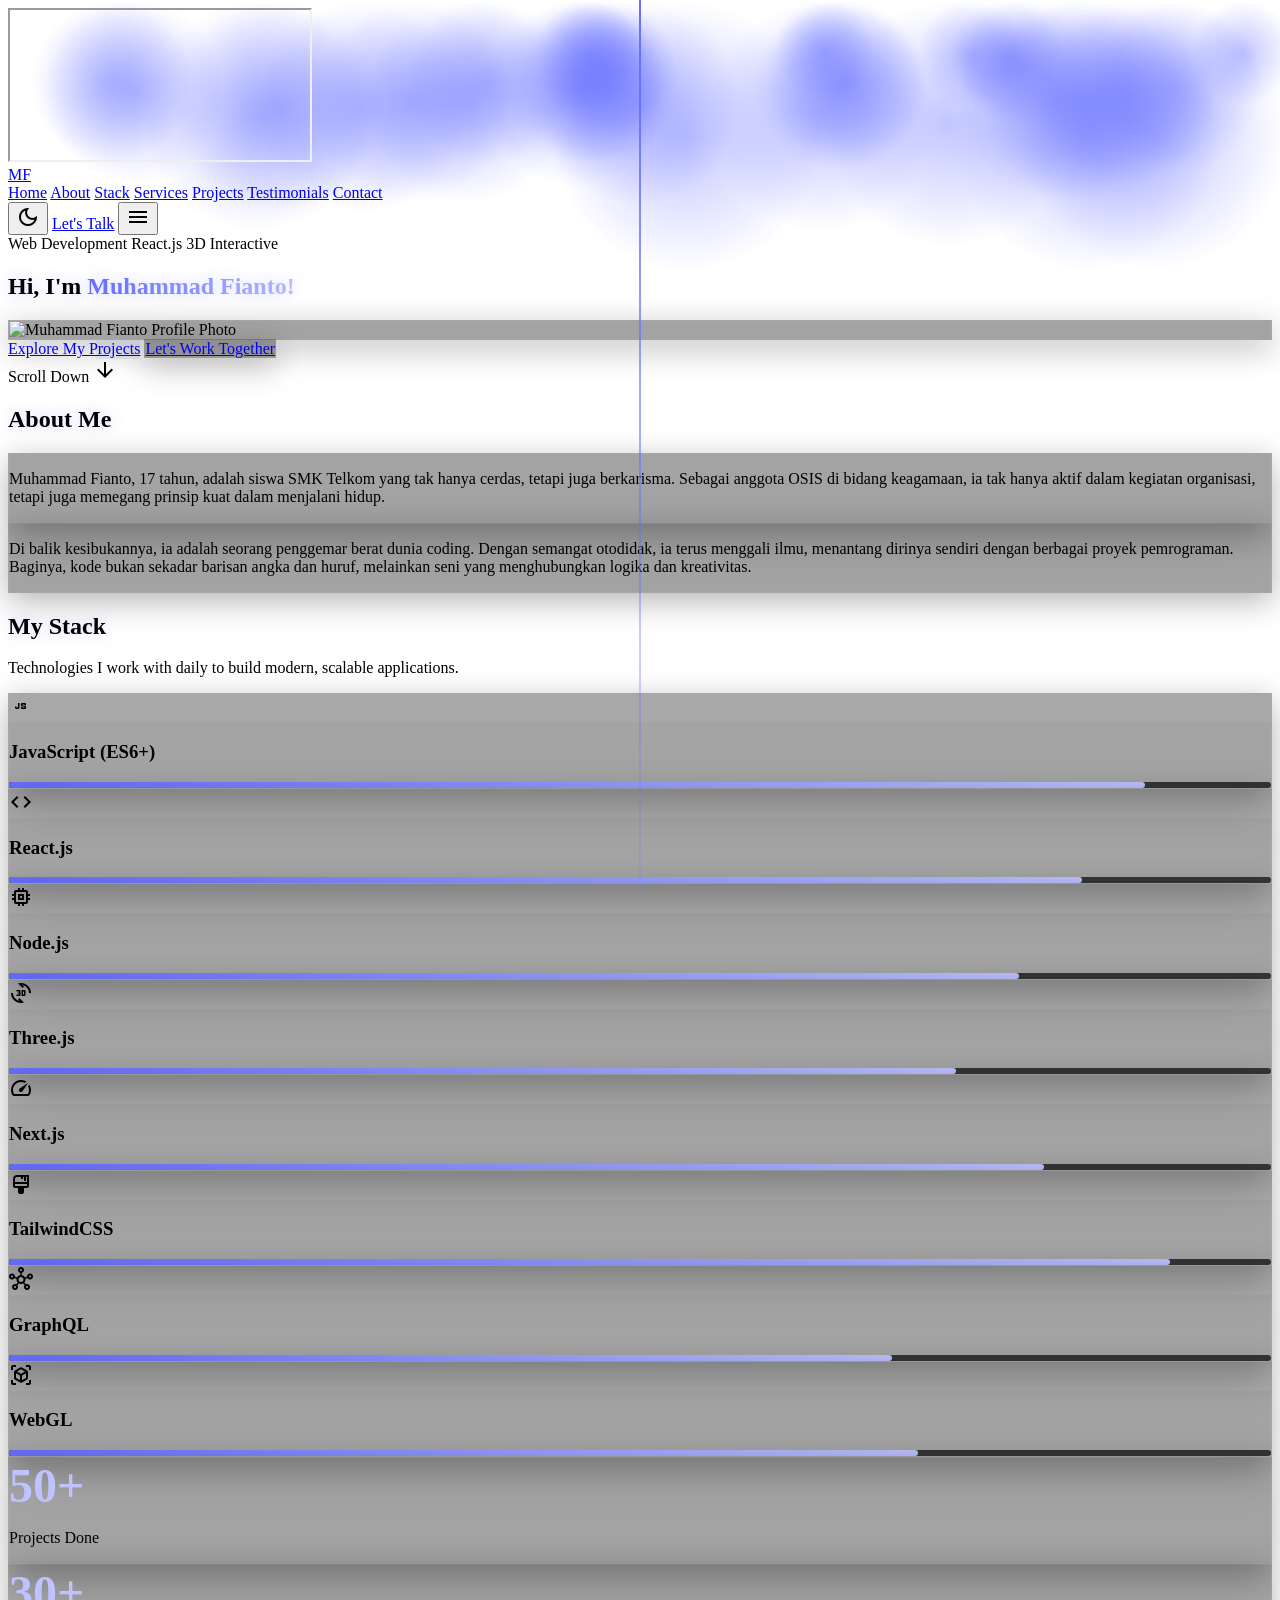
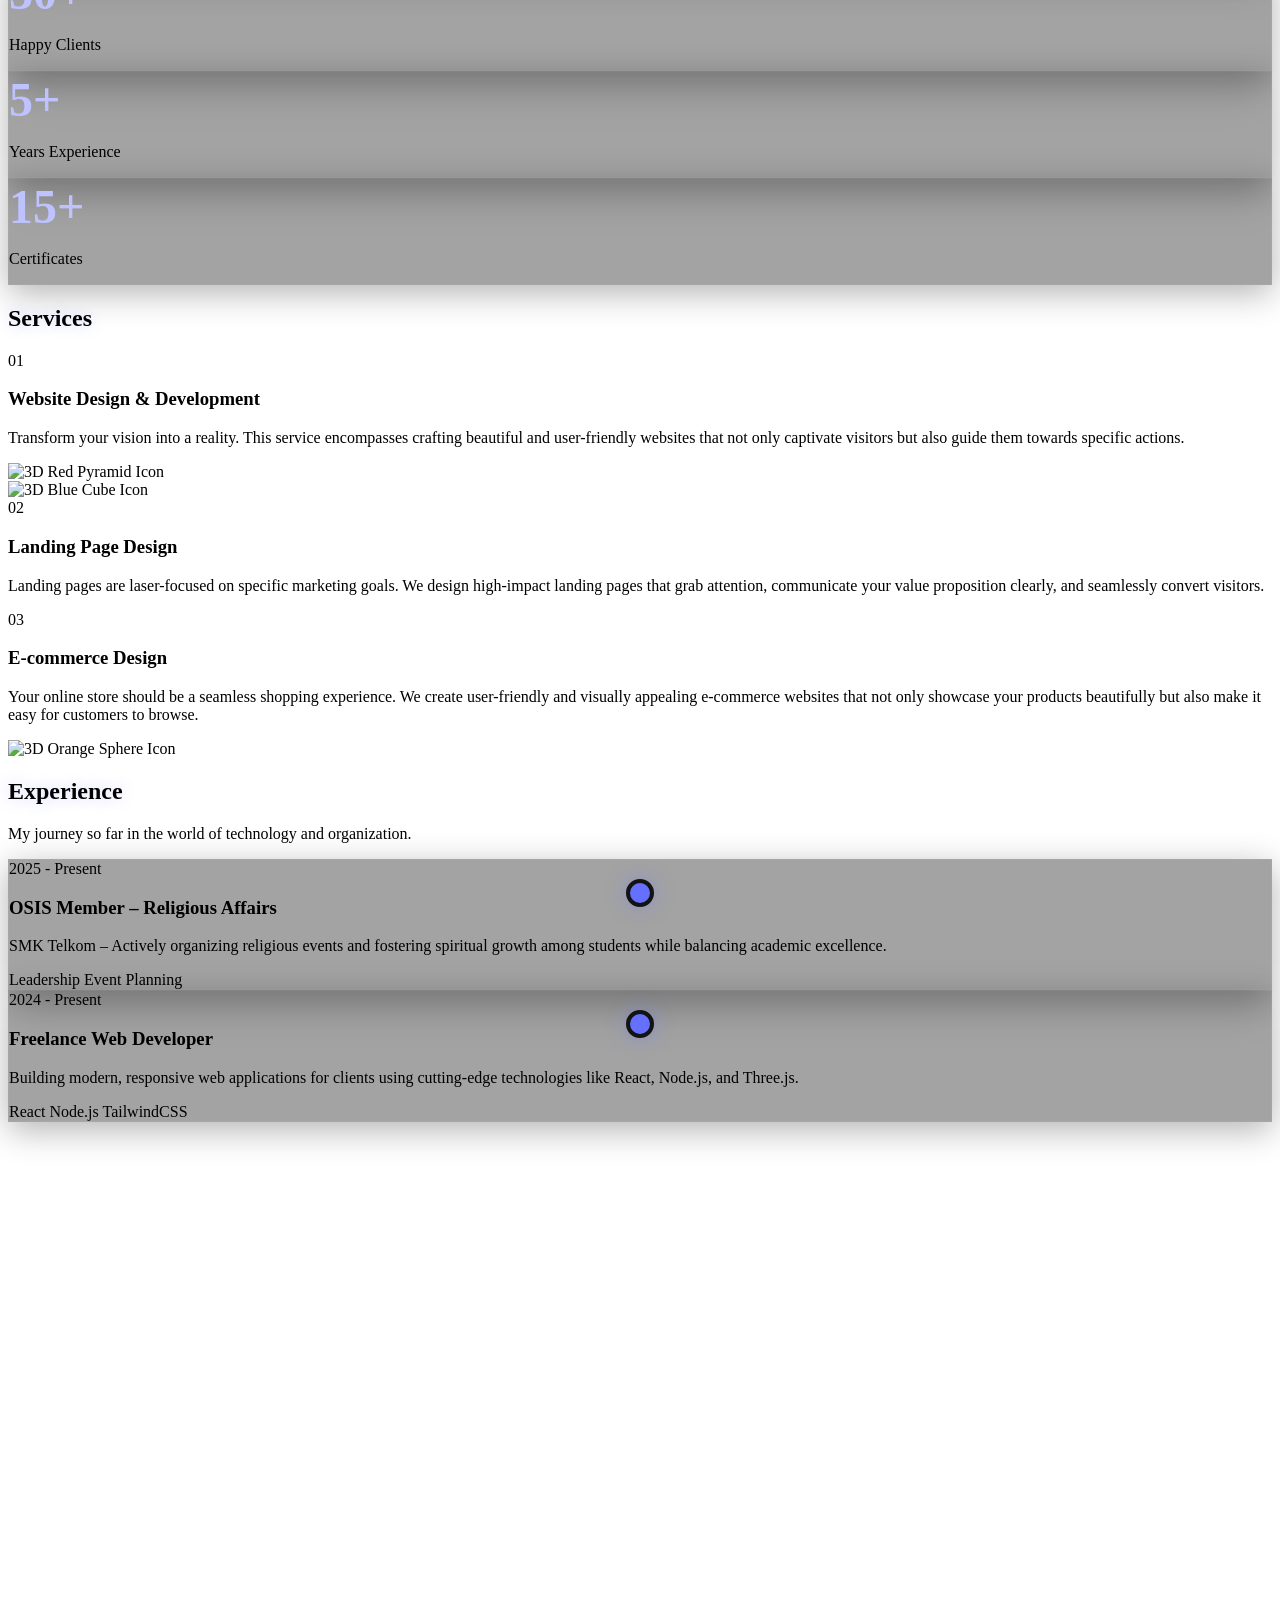
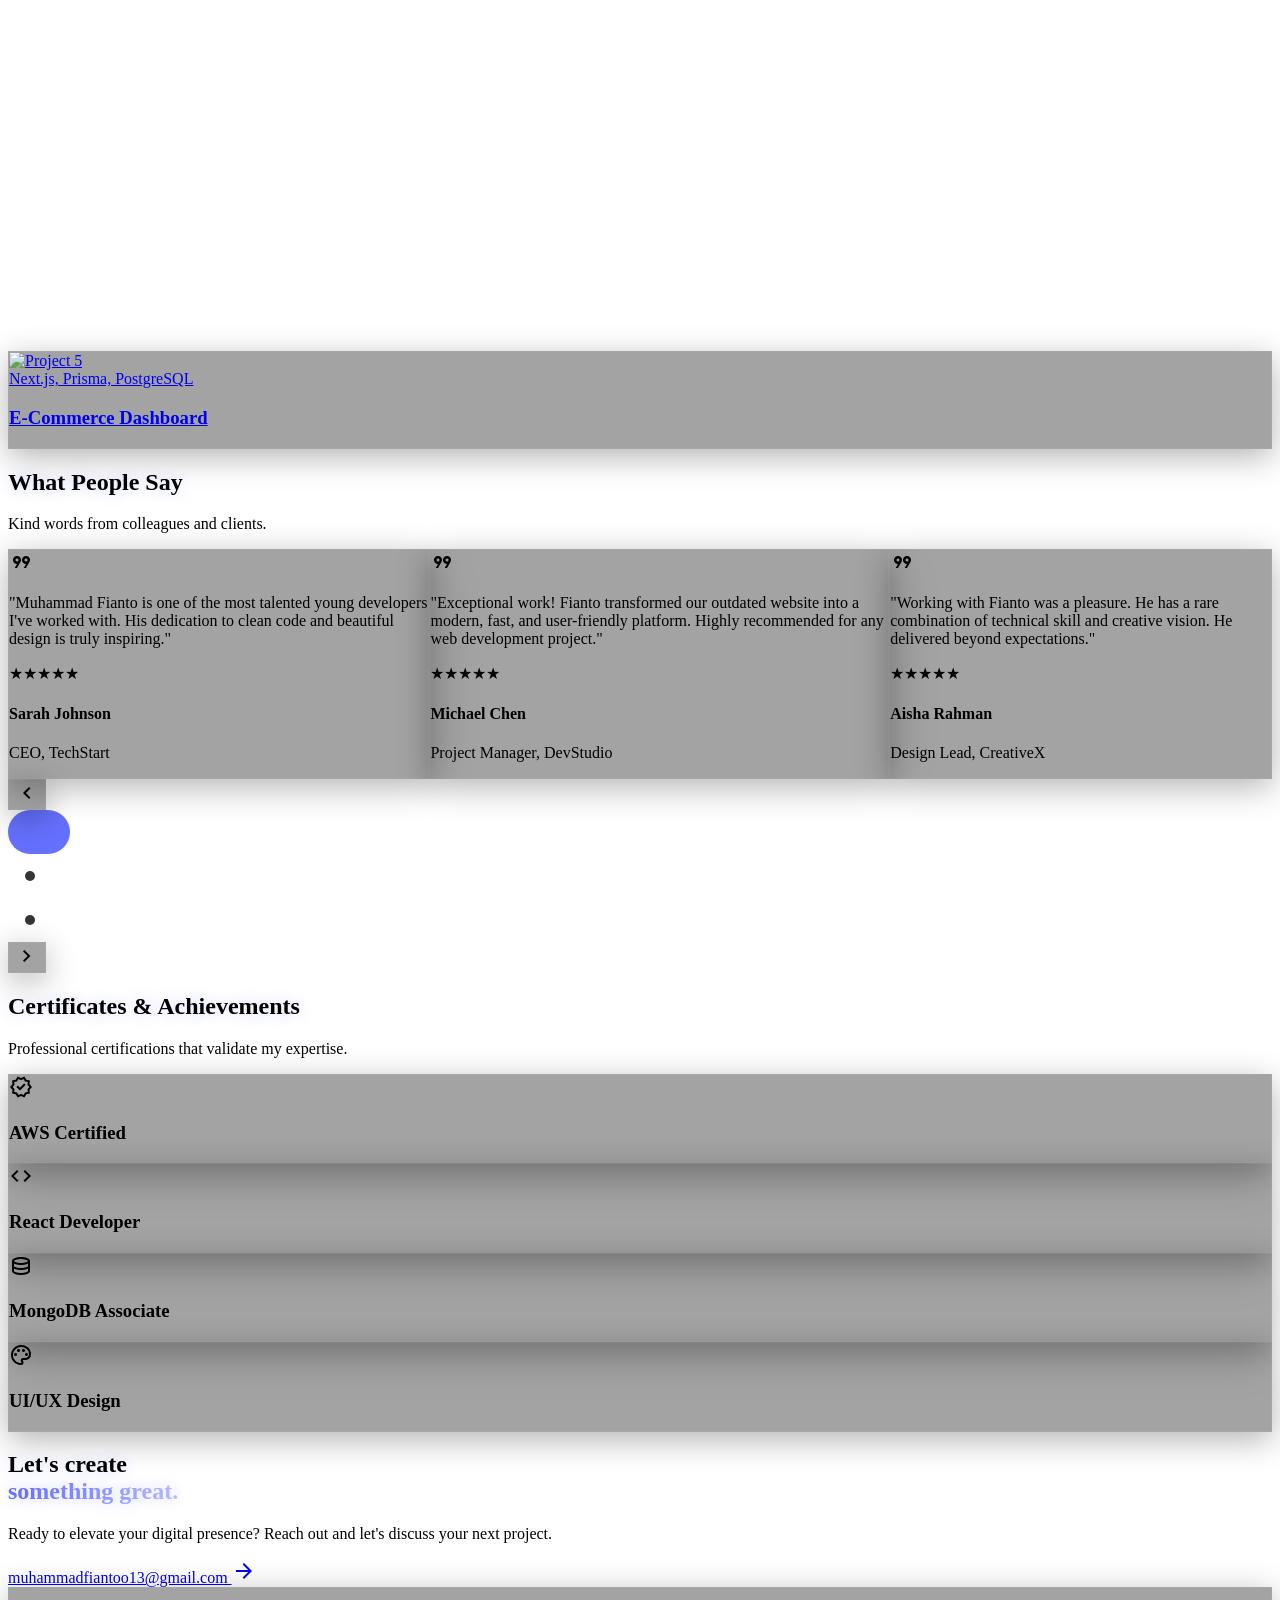
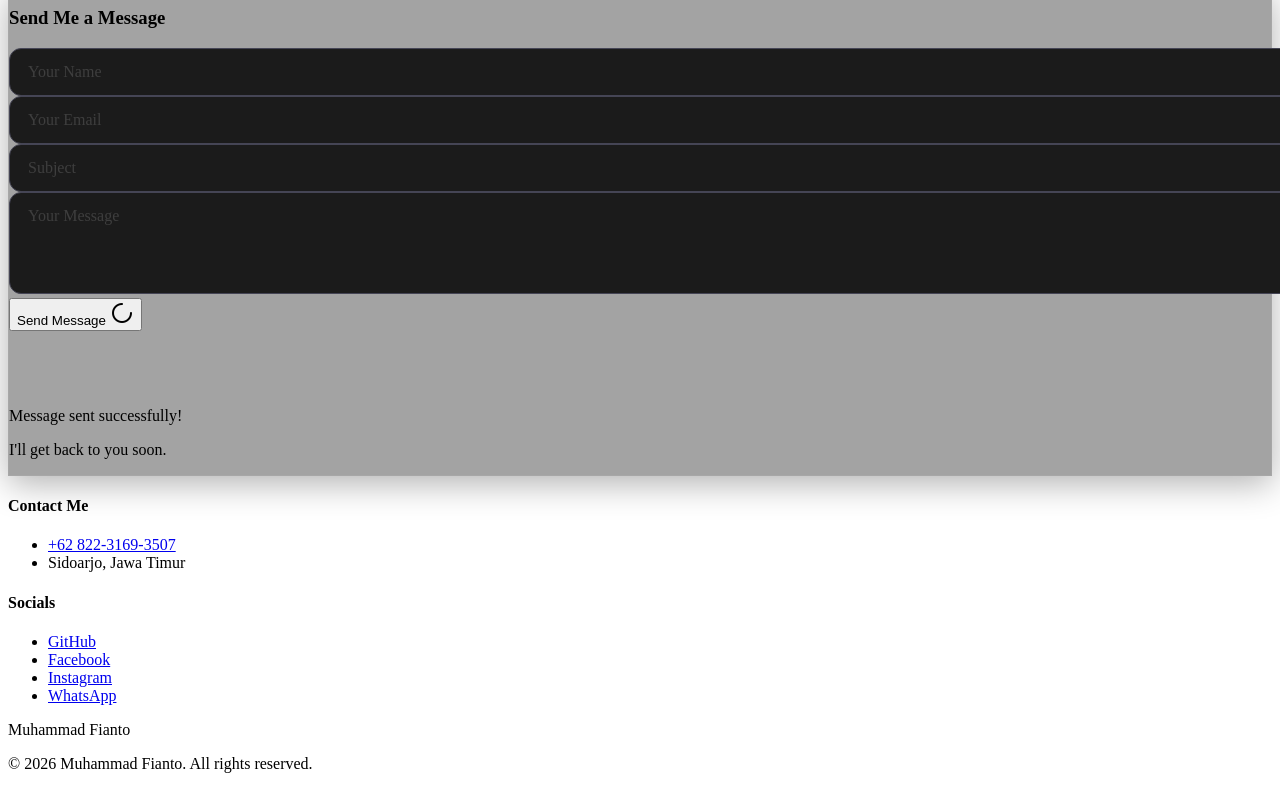
==== commit 5b8f0005: "Add files via upload" ====
--- a/index.html
+++ b/index.html
@@ -1,138 +1,305 @@
 <!DOCTYPE html>
-
-<html class="dark" lang="en"><head>
+<html class="dark" lang="en">
+<head>
 <meta charset="utf-8"/>
 <meta content="width=device-width, initial-scale=1.0" name="viewport"/>
 <title>Muhammad Fianto - Developer Portfolio</title>
 <script src="https://cdn.tailwindcss.com?plugins=forms,container-queries"></script>
-<link href="https://fonts.googleapis.com/css2?family=Public+Sans:wght@400;600;700&amp;family=Inter:wght@400;600&amp;display=swap" rel="stylesheet"/>
+<link href="https://fonts.googleapis.com/css2?family=Public+Sans:wght@400;600;700;800&amp;family=Inter:wght@400;600;700&amp;display=swap" rel="stylesheet"/>
 <link href="https://fonts.googleapis.com/css2?family=Material+Symbols+Outlined:wght,FILL@100..700,0..1&amp;display=swap" rel="stylesheet"/>
 <script id="tailwind-config">
         tailwind.config = {
             darkMode: "class",
             theme: {
                 extend: {
-                    "colors": {
-                        "surface-container-highest": "#353535",
-                        "primary-fixed": "#e0e0ff",
-                        "surface-dim": "#131313",
-                        "tertiary": "#ffb783",
-                        "error-container": "#93000a",
-                        "on-error": "#690005",
-                        "on-primary-container": "#000197",
-                        "on-secondary-fixed-variant": "#872100",
-                        "outline": "#908fa0",
-                        "on-tertiary-fixed": "#301400",
-                        "on-tertiary-fixed-variant": "#703700",
-                        "primary-fixed-dim": "#bec2ff",
-                        "tertiary-fixed": "#ffdcc5",
-                        "secondary-container": "#ff5723",
-                        "on-secondary-container": "#541100",
-                        "on-primary": "#0002ab",
-                        "text-white": "#FFFFFF",
-                        "surface-variant": "#353535",
-                        "primary": "#bec2ff",
-                        "on-secondary": "#601500",
-                        "text-muted": "#4D4D4D",
-                        "tertiary-fixed-dim": "#ffb783",
-                        "on-primary-fixed": "#00016d",
-                        "inverse-on-surface": "#303030",
-                        "on-surface-variant": "#c6c5d7",
-                        "surface-container-low": "#1b1b1b",
-                        "on-surface": "#e2e2e2",
-                        "surface-tint": "#bec2ff",
-                        "surface-container": "#1f1f1f",
-                        "secondary-fixed": "#ffdbd1",
-                        "on-error-container": "#ffdad6",
-                        "on-secondary-fixed": "#3b0900",
-                        "inverse-surface": "#e2e2e2",
-                        "surface-container-high": "#2a2a2a",
-                        "on-tertiary": "#4f2500",
-                        "secondary-fixed-dim": "#ffb5a0",
-                        "tertiary-container": "#db7619",
-                        "surface-container-lowest": "#0e0e0e",
-                        "error": "#ffb4ab",
-                        "surface-bright": "#393939",
-                        "on-primary-fixed-variant": "#262dc3",
-                        "inverse-primary": "#424bdb",
-                        "primary-container": "#7c85ff",
-                        "outline-variant": "#454555",
-                        "on-background": "#e2e2e2",
-                        "surface": "#131313",
-                        "surface-elevated": "#1A1A1A",
-                        "on-tertiary-container": "#452000",
-                        "background": "#131313",
-                        "secondary": "#ffb5a0",
+                    colors: {
+                        "surface": "var(--clr-surface)",
+                        "surface-dim": "var(--clr-surface-dim)",
+                        "surface-bright": "var(--clr-surface-bright)",
+                        "surface-container-lowest": "var(--clr-surface-container-lowest)",
+                        "surface-container-low": "var(--clr-surface-container-low)",
+                        "surface-container": "var(--clr-surface-container)",
+                        "surface-container-high": "var(--clr-surface-container-high)",
+                        "surface-container-highest": "var(--clr-surface-container-highest)",
+                        "surface-variant": "var(--clr-surface-variant)",
+                        "surface-elevated": "var(--clr-surface-elevated)",
+                        "on-surface": "var(--clr-on-surface)",
+                        "on-surface-variant": "var(--clr-on-surface-variant)",
+                        "text-white": "var(--clr-text-white)",
+                        "text-muted": "var(--clr-text-muted)",
+                        "background": "var(--clr-bg)",
+                        "on-background": "var(--clr-on-bg)",
+                        "primary": "var(--clr-primary)",
+                        "on-primary": "var(--clr-on-primary)",
+                        "primary-container": "var(--clr-primary-container)",
+                        "on-primary-container": "var(--clr-on-primary-container)",
+                        "primary-fixed": "var(--clr-primary-fixed)",
+                        "primary-fixed-dim": "var(--clr-primary-fixed-dim)",
+                        "on-primary-fixed": "var(--clr-on-primary-fixed)",
+                        "on-primary-fixed-variant": "var(--clr-on-primary-fixed-variant)",
+                        "secondary": "var(--clr-secondary)",
+                        "on-secondary": "var(--clr-on-secondary)",
+                        "secondary-container": "var(--clr-secondary-container)",
+                        "on-secondary-container": "var(--clr-on-secondary-container)",
+                        "secondary-fixed": "var(--clr-secondary-fixed)",
+                        "secondary-fixed-dim": "var(--clr-secondary-fixed-dim)",
+                        "on-secondary-fixed": "var(--clr-on-secondary-fixed)",
+                        "on-secondary-fixed-variant": "var(--clr-on-secondary-fixed-variant)",
+                        "tertiary": "var(--clr-tertiary)",
+                        "on-tertiary": "var(--clr-on-tertiary)",
+                        "tertiary-container": "var(--clr-tertiary-container)",
+                        "on-tertiary-container": "var(--clr-on-tertiary-container)",
+                        "tertiary-fixed": "var(--clr-tertiary-fixed)",
+                        "tertiary-fixed-dim": "var(--clr-tertiary-fixed-dim)",
+                        "on-tertiary-fixed": "var(--clr-on-tertiary-fixed)",
+                        "on-tertiary-fixed-variant": "var(--clr-on-tertiary-fixed-variant)",
+                        "error": "var(--clr-error)",
+                        "on-error": "var(--clr-on-error)",
+                        "error-container": "var(--clr-error-container)",
+                        "on-error-container": "var(--clr-on-error-container)",
+                        "outline": "var(--clr-outline)",
+                        "outline-variant": "var(--clr-outline-variant)",
+                        "inverse-surface": "var(--clr-inverse-surface)",
+                        "inverse-on-surface": "var(--clr-inverse-on-surface)",
+                        "surface-tint": "var(--clr-surface-tint)",
+                        "inverse-primary": "var(--clr-inverse-primary)",
                         "brand-primary": "#6670FF",
                         "brand-accent": "#F94706"
                     },
-                    "borderRadius": {
-                        "DEFAULT": "0.25rem",
-                        "lg": "0.5rem",
-                        "xl": "0.75rem",
-                        "full": "9999px"
+                    borderRadius: {
+                        DEFAULT: "0.25rem",
+                        lg: "0.5rem",
+                        xl: "0.75rem",
+                        "2xl": "1rem",
+                        full: "9999px"
                     },
-                    "spacing": {
-                        "unit": "8px",
-                        "gutter": "24px",
+                    spacing: {
+                        unit: "8px",
+                        gutter: "24px",
                         "container-max": "1200px",
                         "margin-desktop": "80px",
                         "margin-mobile": "20px"
                     },
-                    "fontFamily": {
-                        "headline-xl-mobile": ["Public Sans"],
-                        "body-lg": ["Inter"],
-                        "body-md": ["Inter"],
-                        "headline-lg": ["Public Sans"],
-                        "headline-md": ["Public Sans"],
-                        "label-sm": ["Inter"],
-                        "headline-xl": ["Public Sans"]
+                    fontFamily: {
+                        headline: ["Public Sans", "sans-serif"],
+                        body: ["Inter", "sans-serif"]
                     },
-                    "fontSize": {
-                        "headline-xl-mobile": ["36px", { "lineHeight": "1.1", "letterSpacing": "-0.02em", "fontWeight": "700" }],
-                        "body-lg": ["18px", { "lineHeight": "1.6", "fontWeight": "400" }],
-                        "body-md": ["16px", { "lineHeight": "1.6", "fontWeight": "400" }],
-                        "headline-lg": ["32px", { "lineHeight": "1.2", "letterSpacing": "-0.01em", "fontWeight": "600" }],
-                        "headline-md": ["24px", { "lineHeight": "1.3", "fontWeight": "600" }],
-                        "label-sm": ["12px", { "lineHeight": "1.0", "letterSpacing": "0.05em", "fontWeight": "600" }],
-                        "headline-xl": ["48px", { "lineHeight": "1.1", "letterSpacing": "-0.02em", "fontWeight": "700" }]
+                    fontSize: {
+                        "headline-xl-mobile": ["36px", { lineHeight: "1.1", letterSpacing: "-0.02em", fontWeight: "700" }],
+                        "headline-lg-mobile": ["28px", { lineHeight: "1.2", letterSpacing: "-0.01em", fontWeight: "600" }],
+                        "body-lg": ["18px", { lineHeight: "1.6", fontWeight: "400" }],
+                        "body-md": ["16px", { lineHeight: "1.6", fontWeight: "400" }],
+                        "headline-lg": ["32px", { lineHeight: "1.2", letterSpacing: "-0.01em", fontWeight: "600" }],
+                        "headline-md": ["24px", { lineHeight: "1.3", fontWeight: "600" }],
+                        "label-sm": ["12px", { lineHeight: "1.0", letterSpacing: "0.05em", fontWeight: "600" }],
+                        "headline-xl": ["48px", { lineHeight: "1.1", letterSpacing: "-0.02em", fontWeight: "700" }]
                     }
                 }
             }
         }
     </script>
 <style>
+        /* Touch-friendly */
+        button, a, input, textarea, .filter-btn, .cert-card { touch-action: manipulation; }
+
+        /* Disable sticky hover on touch devices */
+        @media (hover: none) {
+            .group img, img.hover\:scale-110 { transform: none !important; }
+            .group .group-hover\:bg-transparent { background: rgba(0,0,0,0.2) !important; }
+            .group .group-hover\:text-brand-primary { color: inherit !important; }
+            img.hover\:grayscale-0 { filter: grayscale(0) !important; }
+        }
+
+        /* ===== CSS Variables – Dark (default) ===== */
         :root {
-            --luxury-bezier: cubic-bezier(0.16, 1, 0.3, 1);
-            --luxury-duration: 600ms;
-        }
+            --clr-border: rgba(255, 255, 255, 0.06);
+            --clr-border-medium: rgba(255, 255, 255, 0.12);
+            --clr-icon-bg: rgba(255, 255, 255, 0.06);
+            --clr-overlay: rgba(0, 0, 0, 0.85);
+            --clr-overlay-text: #ffffff;
+            --clr-surface: #131313;
+            --clr-surface-dim: #131313;
+            --clr-surface-bright: #393939;
+            --clr-surface-container-lowest: #0e0e0e;
+            --clr-surface-container-low: #1b1b1b;
+            --clr-surface-container: #1f1f1f;
+            --clr-surface-container-high: #2a2a2a;
+            --clr-surface-container-highest: #353535;
+            --clr-surface-variant: #353535;
+            --clr-surface-elevated: #1A1A1A;
+            --clr-on-surface: #e2e2e2;
+            --clr-on-surface-variant: #c6c5d7;
+            --clr-text-white: #FFFFFF;
+            --clr-text-muted: #4D4D4D;
+            --clr-bg: #131313;
+            --clr-on-bg: #e2e2e2;
+            --clr-primary: #bec2ff;
+            --clr-on-primary: #0002ab;
+            --clr-primary-container: #7c85ff;
+            --clr-on-primary-container: #000197;
+            --clr-primary-fixed: #e0e0ff;
+            --clr-primary-fixed-dim: #bec2ff;
+            --clr-on-primary-fixed: #00016d;
+            --clr-on-primary-fixed-variant: #262dc3;
+            --clr-secondary: #ffb5a0;
+            --clr-on-secondary: #601500;
+            --clr-secondary-container: #ff5723;
+            --clr-on-secondary-container: #541100;
+            --clr-secondary-fixed: #ffdbd1;
+            --clr-secondary-fixed-dim: #ffb5a0;
+            --clr-on-secondary-fixed: #3b0900;
+            --clr-on-secondary-fixed-variant: #872100;
+            --clr-tertiary: #ffb783;
+            --clr-on-tertiary: #4f2500;
+            --clr-tertiary-container: #db7619;
+            --clr-on-tertiary-container: #452000;
+            --clr-tertiary-fixed: #ffdcc5;
+            --clr-tertiary-fixed-dim: #ffb783;
+            --clr-on-tertiary-fixed: #301400;
+            --clr-on-tertiary-fixed-variant: #703700;
+            --clr-error: #ffb4ab;
+            --clr-on-error: #690005;
+            --clr-error-container: #93000a;
+            --clr-on-error-container: #ffdad6;
+            --clr-outline: #908fa0;
+            --clr-outline-variant: #454555;
+            --clr-inverse-surface: #e2e2e2;
+            --clr-inverse-on-surface: #303030;
+            --clr-surface-tint: #bec2ff;
+            --clr-inverse-primary: #424bdb;
+            --glass-bg: rgba(26, 26, 26, 0.4);
+            --glass-border: rgba(255, 255, 255, 0.05);
+            --glass-shadow: 0 8px 32px rgba(0,0,0,0.3);
+        }
+
+        /* ===== Light Mode ===== */
+        html:not(.dark) {
+            --clr-border: rgba(0, 0, 0, 0.08);
+            --clr-border-medium: rgba(0, 0, 0, 0.14);
+            --clr-icon-bg: rgba(0, 0, 0, 0.04);
+            --clr-overlay: rgba(255, 255, 255, 0.92);
+            --clr-overlay-text: #1f1f1f;
+            --clr-surface: #ffffff;
+            --clr-surface-dim: #f2f3f5;
+            --clr-surface-bright: #ffffff;
+            --clr-surface-container-lowest: #ffffff;
+            --clr-surface-container-low: #f8f9fa;
+            --clr-surface-container: #eef0f2;
+            --clr-surface-container-high: #e4e6e8;
+            --clr-surface-container-highest: #d9dbdd;
+            --clr-surface-variant: #e4e6e8;
+            --clr-surface-elevated: #ffffff;
+            --clr-on-surface: #1f1f1f;
+            --clr-on-surface-variant: #5f6368;
+            --clr-text-white: #1f1f1f;
+            --clr-text-muted: #9aa0a6;
+            --clr-bg: #f0f2f5;
+            --clr-on-bg: #1f1f1f;
+            --clr-primary: #6670FF;
+            --clr-on-primary: #ffffff;
+            --clr-primary-container: #e0e3ff;
+            --clr-on-primary-container: #000d6b;
+            --clr-primary-fixed: #e0e3ff;
+            --clr-primary-fixed-dim: #c2c8ff;
+            --clr-on-primary-fixed: #000d6b;
+            --clr-on-primary-fixed-variant: #3a44d9;
+            --clr-secondary: #e35525;
+            --clr-on-secondary: #ffffff;
+            --clr-secondary-container: #ffdbd1;
+            --clr-on-secondary-container: #541100;
+            --clr-secondary-fixed: #ffdbd1;
+            --clr-secondary-fixed-dim: #ffb5a0;
+            --clr-on-secondary-fixed: #3b0900;
+            --clr-on-secondary-fixed-variant: #872100;
+            --clr-tertiary: #8b5000;
+            --clr-on-tertiary: #ffffff;
+            --clr-tertiary-container: #ffdcc5;
+            --clr-on-tertiary-container: #2e1600;
+            --clr-tertiary-fixed: #ffdcc5;
+            --clr-tertiary-fixed-dim: #ffb783;
+            --clr-on-tertiary-fixed: #2e1600;
+            --clr-on-tertiary-fixed-variant: #703700;
+            --clr-error: #d93025;
+            --clr-on-error: #ffffff;
+            --clr-error-container: #fce8e6;
+            --clr-on-error-container: #5f2120;
+            --clr-outline: #dadce0;
+            --clr-outline-variant: #e8eaed;
+            --clr-inverse-surface: #303030;
+            --clr-inverse-on-surface: #f1f3f4;
+            --clr-surface-tint: #6670FF;
+            --clr-inverse-primary: #bec2ff;
+            --glass-bg: rgba(255, 255, 255, 0.7);
+            --glass-border: rgba(0, 0, 0, 0.08);
+            --glass-shadow: 0 8px 32px rgba(0,0,0,0.08);
+        }
+
+        html { scroll-behavior: smooth; }
+
+@media (prefers-reduced-motion: reduce) {
+    html { scroll-behavior: auto; }
+    *, *::before, *::after {
+        animation-duration: 0.01ms !important;
+        animation-iteration-count: 1 !important;
+        transition-duration: 0.01ms !important;
+    }
+}
 
         .glass-card {
-            background: rgba(26, 26, 26, 0.4);
+            background: var(--glass-bg);
             backdrop-filter: blur(20px);
             -webkit-backdrop-filter: blur(20px);
-            border: 1px solid rgba(255, 255, 255, 0.05);
-            transition: all var(--luxury-duration) var(--luxury-bezier);
-        }
-
-        .glass-card:hover {
-            transform: translateY(-8px) scale(1.02);
-            box-shadow: 0 20px 40px -10px rgba(0, 0, 0, 0.5), 0 0 20px rgba(102, 112, 255, 0.15);
-            border-color: rgba(102, 112, 255, 0.2);
+            border: 1px solid var(--glass-border);
+            box-shadow: var(--glass-shadow);
+            transition: all 0.6s cubic-bezier(0.16, 1, 0.3, 1);
+        }
+        @media (hover: hover) {
+            .glass-card:hover {
+                transform: translateY(-8px) scale(1.02);
+                box-shadow: 0 20px 40px -10px rgba(0, 0, 0, 0.5), 0 0 20px rgba(102, 112, 255, 0.15);
+                border-color: rgba(102, 112, 255, 0.2);
+            }
+            html:not(.dark) .glass-card:hover {
+                box-shadow: 0 20px 40px -10px rgba(0, 0, 0, 0.12), 0 0 20px rgba(102, 112, 255, 0.1);
+            }
+            .luxury-btn:hover {
+                transform: translateY(-4px) scale(1.05);
+                box-shadow: 0 15px 30px rgba(102, 112, 255, 0.4);
+            }
+            #back-to-top:hover {
+                transform: translateY(-4px) scale(1.1);
+                box-shadow: 0 12px 35px rgba(102, 112, 255, 0.5);
+            }
+            .cert-card:hover {
+                transform: translateY(-8px) scale(1.03);
+                box-shadow: 0 20px 40px -10px rgba(102,112,255,0.2);
+            }
         }
 
         .text-gradient {
             background: linear-gradient(90deg, #6670FF, #bec2ff, #ffffff, #6670FF);
             background-size: 300% 100%;
-            background-clip: text;
             -webkit-background-clip: text;
             -webkit-text-fill-color: transparent;
+            background-clip: text;
             animation: shimmer 8s linear infinite;
+        }
+        html:not(.dark) .text-gradient {
+            background: linear-gradient(90deg, #6670FF, #424bdb, #6670FF, #424bdb);
+            background-size: 300% 100%;
+            -webkit-background-clip: text;
+            background-clip: text;
         }
 
         .gold-glow {
             text-shadow: 0 0 15px rgba(102, 112, 255, 0.3), 0 0 30px rgba(102, 112, 255, 0.1);
         }
+        html:not(.dark) .gold-glow { text-shadow: none; }
+        html:not(.dark) body {
+            background: linear-gradient(180deg, #f0f2f5 0%, #e4e8ee 100%) fixed;
+        }
+        html:not(.dark) .hero-blob { mix-blend-mode: normal; opacity: 0.35; }
+        html:not(.dark) .particle { background: radial-gradient(circle, rgba(102, 112, 255, 0.12) 0%, rgba(102, 112, 255, 0) 70%); }
 
         @keyframes shimmer {
             0% { background-position: 100% 0; }
@@ -140,35 +307,34 @@
         }
 
         .luxury-btn {
-            transition: all var(--luxury-duration) var(--luxury-bezier) !important;
-        }
-
-        .luxury-btn:hover {
-            transform: translateY(-4px) scale(1.05);
-            box-shadow: 0 15px 30px rgba(102, 112, 255, 0.4);
+            transition: all 0.6s cubic-bezier(0.16, 1, 0.3, 1) !important;
         }
 
         .blob-anim {
             animation: float 8s ease-in-out infinite;
         }
+        .hero-blob { mix-blend-mode: screen; }
 
         @keyframes float {
             0% { transform: translateY(0px) rotate(0deg); }
             50% { transform: translateY(-30px) rotate(5deg); }
             100% { transform: translateY(0px) rotate(0deg); }
         }
-        
+
         .fade-in-up {
             opacity: 0;
             transform: translateY(30px);
-            transition: opacity 1s var(--luxury-bezier), transform 1s var(--luxury-bezier);
-        }
-
+            transition: opacity 1s cubic-bezier(0.16, 1, 0.3, 1), transform 1s cubic-bezier(0.16, 1, 0.3, 1);
+        }
         .fade-in-up.visible {
             opacity: 1;
             transform: translateY(0);
         }
-        
+
+        .border-subtle { border-color: var(--clr-border) !important; }
+        .border-medium { border-color: var(--clr-border-medium) !important; }
+        .bg-icon { background-color: var(--clr-icon-bg); }
+
         .nav-link::after {
             content: '';
             position: absolute;
@@ -177,378 +343,1271 @@
             bottom: -4px;
             left: 0;
             background-color: #6670FF;
-            transition: width 0.4s var(--luxury-bezier);
-        }
-
-        .nav-link:hover::after {
-            width: 100%;
-        }
-
-        /* Particle System CSS */
+            transition: width 0.4s cubic-bezier(0.16, 1, 0.3, 1);
+        }
+        .nav-link:hover::after { width: 100%; }
+        .nav-link.active::after { width: 100%; }
+
+        /* Particles */
         .particles-container {
-            position: fixed;
-            top: 0;
-            left: 0;
-            width: 100%;
-            height: 100%;
-            pointer-events: none;
-            z-index: -1;
-            overflow: hidden;
-        }
-
+            position: fixed; top: 0; left: 0;
+            width: 100%; height: 100%;
+            pointer-events: none; z-index: -1; overflow: hidden;
+        }
         .particle {
             position: absolute;
             background: radial-gradient(circle, rgba(102, 112, 255, 0.4) 0%, rgba(102, 112, 255, 0) 70%);
-            border-radius: 50%;
+            border-radius: 50%; pointer-events: none;
+            animation: luxury-rise linear infinite;
+        }
+        @keyframes luxury-rise {
+            from { transform: translateY(110vh) scale(1); opacity: 0; }
+            20% { opacity: 0.6; }
+            80% { opacity: 0.2; }
+            to { transform: translateY(-10vh) scale(1.5); opacity: 0; }
+        }
+
+        /* Custom cursor */
+        .cursor-dot {
+            position: fixed; pointer-events: none; z-index: 9999;
+            width: 8px; height: 8px; border-radius: 50%;
+            background: #6670FF; transform: translate(-50%,-50%);
+            transition: width 0.2s, height 0.2s, opacity 0.2s;
+            opacity: 0; mix-blend-mode: difference;
+        }
+        html:not(.dark) .cursor-dot { mix-blend-mode: normal; }
+        .cursor-ring {
+            position: fixed; pointer-events: none; z-index: 9998;
+            width: 40px; height: 40px; border-radius: 50%;
+            border: 1.5px solid rgba(102,112,255,0.4);
+            transform: translate(-50%,-50%);
+            transition: width 0.3s, height 0.3s, opacity 0.3s, border-color 0.3s;
+            opacity: 0;
+        }
+        .cursor-ring.hovering {
+            width: 60px; height: 60px;
+            border-color: rgba(102,112,255,0.7);
+            background: rgba(102,112,255,0.05);
+        }
+
+        /* Typing cursor */
+        .typing-cursor {
+            display: inline-block; width: 3px; height: 1em;
+            background: #6670FF; margin-left: 4px;
+            animation: blink 1s step-end infinite; vertical-align: text-bottom;
+        }
+        @keyframes blink { 50% { opacity: 0; } }
+
+        /* Progress bar */
+        .skill-bar-track {
+            width: 100%; height: 6px;
+            background: var(--clr-surface-container-highest);
+            border-radius: 99px; overflow: hidden;
+        }
+        .skill-bar-fill {
+            height: 100%; border-radius: 99px;
+            background: linear-gradient(90deg, #6670FF, #bec2ff);
+            width: 0%; transition: width 1.2s cubic-bezier(0.16, 1, 0.3, 1);
+        }
+        html:not(.dark) .skill-bar-fill {
+            background: linear-gradient(90deg, #6670FF, #424bdb);
+        }
+
+        /* Counter */
+        .counter-value {
+            display: inline-block;
+            font-size: 2.2rem; font-weight: 800;
+            color: var(--clr-primary);
+        }
+        @media (min-width: 768px) {
+            .counter-value { font-size: 3rem; }
+        }
+
+        /* Timeline */
+        .timeline-line {
+            position: absolute; left: 50%; top: 0; bottom: 0;
+            width: 2px; background: linear-gradient(180deg, #6670FF, rgba(102,112,255,0.1));
+            transform: translateX(-50%);
+        }
+        .timeline-dot {
+            width: 20px; height: 20px; border-radius: 50%;
+            background: #6670FF; border: 4px solid var(--clr-bg);
+            position: absolute; left: 50%; transform: translateX(-50%);
+            z-index: 2; box-shadow: 0 0 20px rgba(102,112,255,0.4);
+        }
+        .timeline-item {
+            opacity: 0; transform: translateY(40px);
+            transition: all 0.8s cubic-bezier(0.16, 1, 0.3, 1);
+        }
+        .timeline-item.visible {
+            opacity: 1; transform: translateY(0);
+        }
+
+        /* Testimonial */
+        .testimonial-track {
+            display: flex; transition: transform 0.6s cubic-bezier(0.16, 1, 0.3, 1);
+        }
+        .testimonial-dot {
+            width: 10px; height: 10px; border-radius: 50%;
+            background: var(--clr-surface-container-highest);
+            cursor: pointer; transition: all 0.3s;
+            padding: 17px; background-clip: content-box;
+            background-origin: content-box;
+        }
+        .testimonial-dot.active {
+            background: #6670FF; width: 28px; border-radius: 99px;
+        }
+
+        /* Project filter */
+        .filter-btn {
+            padding: 12px 24px; border-radius: 999px;
+            font-size: 14px; font-weight: 600; cursor: pointer;
+            transition: all 0.4s cubic-bezier(0.16, 1, 0.3, 1);
+            background: var(--glass-bg);
+            border: 1px solid var(--glass-border);
+            color: var(--clr-on-surface-variant);
+        }
+        .filter-btn.active {
+            background: #6670FF; color: #fff; border-color: #6670FF;
+            box-shadow: 0 8px 25px rgba(102,112,255,0.3);
+        }
+        .filter-btn:hover:not(.active) {
+            border-color: #6670FF; color: #6670FF;
+        }
+        .project-card {
+            transition: all 0.5s cubic-bezier(0.16, 1, 0.3, 1);
+        }
+        .project-card.hidden {
+            display: none;
+        }
+
+        /* Back to top */
+        #back-to-top {
+            position: fixed; bottom: 30px; right: 30px; z-index: 50;
+            width: 50px; height: 50px; border-radius: 50%;
+            background: #6670FF; color: white; border: none; cursor: pointer;
+            display: flex; align-items: center; justify-content: center;
+            box-shadow: 0 8px 25px rgba(102,112,255,0.3);
+            opacity: 0; transform: translateY(20px);
+            transition: all 0.4s cubic-bezier(0.16, 1, 0.3, 1);
             pointer-events: none;
-            animation: luxury-rise linear infinite;
-        }
-
-        @keyframes luxury-rise {
-            from {
-                transform: translateY(110vh) scale(1);
-                opacity: 0;
+        }
+        #back-to-top.visible {
+            opacity: 1; transform: translateY(0); pointer-events: auto;
+        }
+
+
+        /* Mobile nav */
+        .mobile-nav-overlay {
+            position: fixed; inset: 0; z-index: 60;
+            background: var(--clr-overlay);
+            backdrop-filter: blur(30px); -webkit-backdrop-filter: blur(30px);
+            opacity: 0; pointer-events: none;
+            transition: opacity 0.4s cubic-bezier(0.16, 1, 0.3, 1);
+        }
+        .mobile-nav-overlay.open {
+            opacity: 1; pointer-events: auto;
+        }
+        .mobile-nav-link {
+            opacity: 0; transform: translateY(20px);
+            transition: all 0.4s cubic-bezier(0.16, 1, 0.3, 1);
+            color: var(--clr-overlay-text);
+        }
+        .mobile-nav-overlay.open .mobile-nav-link {
+            opacity: 1; transform: translateY(0);
+        }
+
+        /* Contact form */
+        .form-input {
+            width: 100%; padding: 14px 18px;
+            background: var(--clr-surface-container-low);
+            border: 1.5px solid var(--clr-outline-variant);
+            border-radius: 12px; color: var(--clr-on-surface);
+            font-size: 16px; transition: all 0.3s;
+            outline: none; font-family: inherit;
+        }
+        .form-input::placeholder { color: var(--clr-text-muted); opacity: 0.7; }
+        .form-input:focus {
+            border-color: #6670FF;
+            box-shadow: 0 0 0 3px rgba(102,112,255,0.15);
+        }
+        .form-input.error {
+            border-color: var(--clr-error);
+        }
+        .form-error {
+            font-size: 13px; color: var(--clr-error); margin-top: 4px;
+            display: none;
+        }
+        .form-error.show { display: block; }
+
+        /* Success animation */
+        .success-check {
+            width: 60px; height: 60px; border-radius: 50%;
+            background: #22c55e; display: flex; align-items: center; justify-content: center;
+            margin: 0 auto; transform: scale(0);
+            transition: transform 0.5s cubic-bezier(0.16, 1, 0.3, 1);
+        }
+        .success-check.show { transform: scale(1); }
+
+        /* Certificate card */
+        .cert-card {
+            transition: all 0.5s cubic-bezier(0.16, 1, 0.3, 1);
+        }
+        @media (hover: hover) {
+            .cert-card .cert-desc {
+                max-height: 0; overflow: hidden;
+                transition: max-height 0.5s cubic-bezier(0.16, 1, 0.3, 1);
             }
-            20% {
-                opacity: 0.6;
+            .cert-card:hover .cert-desc {
+                max-height: 100px;
             }
-            80% {
-                opacity: 0.2;
+        }
+        @media (hover: none) {
+            .cert-card .cert-desc {
+                max-height: 100px;
             }
-            to {
-                transform: translateY(-10vh) scale(1.5);
-                opacity: 0;
-            }
+        }
+
+        /* Responsive timeline */
+        @media (max-width: 767px) {
+            .timeline-line { left: 20px; }
+            .timeline-dot { left: 20px; }
+        }
+
+        /* Misc */
+        ::-webkit-scrollbar { width: 8px; }
+        ::-webkit-scrollbar-track { background: var(--clr-bg); }
+        ::-webkit-scrollbar-thumb { background: var(--clr-surface-container-highest); border-radius: 99px; }
+        ::-webkit-scrollbar-thumb:hover { background: #6670FF; }
+        html:not(.dark) ::-webkit-scrollbar-thumb { background: #a0a4a8; }
+
+        ::selection {
+            background: #6670FF; color: #fff;
+        }
+        .section-divider {
+            height: 1px;
+            background: linear-gradient(90deg, transparent, var(--clr-outline-variant), transparent);
         }
     </style>
 </head>
-<body class="bg-background text-on-surface font-body-md overflow-x-hidden selection:bg-brand-primary selection:text-white relative">
+<body class="bg-background text-on-surface font-body overflow-x-hidden relative">
+
+<!-- Custom Cursor -->
+<div class="cursor-dot" id="cursor-dot"></div>
+<div class="cursor-ring" id="cursor-ring"></div>
+
+<!-- Particle Container -->
+<div class="particles-container" id="particle-container"></div>
+
 <!-- Background Layers -->
-<div class="fixed inset-0 z-[-2] pointer-events-none">
-<iframe class="w-full h-full border-none opacity-40" src="https://myukmzyigvszrsmb.public.blob.vercel-storage.com/shaders/animation_1-n2TqR7E.html"></iframe>
-</div>
-<!-- Luxury Particle System Container -->
-<div class="particles-container" id="particle-container">
-<!-- Particles injected via script -->
-</div>
-<!-- TopNavBar -->
-<nav class="fixed w-full top-0 z-50 bg-surface/60 dark:bg-surface/60 backdrop-blur-xl border-b border-white/5 shadow-sm transition-all duration-600" id="navbar" style="transition-timing-function: var(--luxury-bezier);">
+<div class="fixed inset-0 z-[-2] pointer-events-none hidden md:block" id="bg-shader">
+<iframe class="w-full h-full border-none opacity-40" loading="lazy" src="https://myukmzyigvszrsmb.public.blob.vercel-storage.com/shaders/animation_1-n2TqR7E.html"></iframe>
+</div>
+
+<!-- ===== NAVIGATION ===== -->
+<nav class="fixed w-full top-0 z-50 bg-surface/60 backdrop-blur-xl border-b border-subtle transition-all duration-600" id="navbar" style="transition-timing-function: cubic-bezier(0.16, 1, 0.3, 1);">
 <div class="flex justify-between items-center max-w-[1200px] mx-auto px-margin-mobile md:px-margin-desktop h-20">
-<a class="text-headline-md font-headline-xl tracking-tighter text-on-surface dark:text-on-surface hover:opacity-80 transition-all duration-600 uppercase" href="#">Muhammad Fianto</a>
-<div class="hidden md:flex items-center gap-8">
-<a class="nav-link relative text-primary font-bold text-body-md font-body-md transition-all duration-600" href="#home">Home</a>
-<a class="nav-link relative text-on-surface-variant hover:text-primary transition-colors text-body-md font-body-md transition-all duration-600" href="#about">About</a>
-<a class="nav-link relative text-on-surface-variant hover:text-primary transition-colors text-body-md font-body-md transition-all duration-600" href="#projects">Projects</a>
-<a class="nav-link relative text-on-surface-variant hover:text-primary transition-colors text-body-md font-body-md transition-all duration-600" href="#contact">Contact</a>
-</div>
-<a class="hidden md:inline-flex items-center justify-center px-6 py-2.5 bg-brand-primary text-white rounded-full text-label-sm font-label-sm luxury-btn shadow-[0_0_15px_rgba(102,112,255,0.3)]" href="#contact">Let's Talk</a>
-<button class="md:hidden text-on-surface">
+<a class="text-headline-md font-headline tracking-tighter text-on-surface hover:opacity-80 transition-all duration-600 uppercase" href="#">MF</a>
+<div class="hidden md:flex items-center gap-6">
+<a class="nav-link relative text-brand-primary font-bold text-body-md font-body transition-all duration-600" href="#home">Home</a>
+<a class="nav-link relative text-on-surface-variant hover:text-primary transition-colors text-body-md font-body" href="#about">About</a>
+<a class="nav-link relative text-on-surface-variant hover:text-primary transition-colors text-body-md font-body" href="#stack">Stack</a>
+<a class="nav-link relative text-on-surface-variant hover:text-primary transition-colors text-body-md font-body" href="#services">Services</a>
+<a class="nav-link relative text-on-surface-variant hover:text-primary transition-colors text-body-md font-body" href="#projects">Projects</a>
+<a class="nav-link relative text-on-surface-variant hover:text-primary transition-colors text-body-md font-body" href="#testimonials">Testimonials</a>
+<a class="nav-link relative text-on-surface-variant hover:text-primary transition-colors text-body-md font-body" href="#contact">Contact</a>
+</div>
+<div class="flex items-center gap-3">
+<button id="theme-toggle" class="w-11 h-11 rounded-full flex items-center justify-center text-on-surface-variant hover:text-brand-primary hover:bg-surface-container-high transition-all duration-300" aria-label="Toggle theme">
+<span class="material-symbols-outlined text-xl" id="theme-icon">dark_mode</span>
+</button>
+<a class="hidden md:inline-flex items-center justify-center px-6 py-2.5 bg-brand-primary text-white rounded-full text-label-sm font-body luxury-btn shadow-[0_0_15px_rgba(102,112,255,0.3)]" href="#contact">Let's Talk</a>
+<button id="mobile-menu-btn" class="md:hidden w-11 h-11 rounded-full flex items-center justify-center text-on-surface hover:bg-surface-container-high transition-all duration-300" aria-label="Menu">
 <span class="material-symbols-outlined text-3xl">menu</span>
 </button>
 </div>
+</div>
 </nav>
+
+<!-- Mobile Nav Overlay -->
+<div class="mobile-nav-overlay flex flex-col items-center justify-center gap-8" id="mobile-nav">
+<button class="absolute top-10 md:top-6 right-6" id="mobile-nav-close" style="color:var(--clr-overlay-text)" aria-label="Close menu">
+<span class="material-symbols-outlined text-4xl">close</span>
+</button>
+<a class="mobile-nav-link text-2xl font-headline font-bold hover:text-brand-primary transition-colors" href="#home" style="transition-delay:0.05s">Home</a>
+<a class="mobile-nav-link text-2xl font-headline font-bold hover:text-brand-primary transition-colors" href="#about" style="transition-delay:0.1s">About</a>
+<a class="mobile-nav-link text-2xl font-headline font-bold hover:text-brand-primary transition-colors" href="#stack" style="transition-delay:0.15s">Stack</a>
+<a class="mobile-nav-link text-2xl font-headline font-bold hover:text-brand-primary transition-colors" href="#services" style="transition-delay:0.2s">Services</a>
+<a class="mobile-nav-link text-2xl font-headline font-bold hover:text-brand-primary transition-colors" href="#projects" style="transition-delay:0.25s">Projects</a>
+<a class="mobile-nav-link text-2xl font-headline font-bold hover:text-brand-primary transition-colors" href="#testimonials" style="transition-delay:0.3s">Testimonials</a>
+<a class="mobile-nav-link text-2xl font-headline font-bold hover:text-brand-primary transition-colors" href="#contact" style="transition-delay:0.35s">Contact</a>
+<a class="mobile-nav-link mt-4 px-8 py-3 bg-brand-primary text-white rounded-full text-body-md font-bold" href="#contact" style="transition-delay:0.4s">Let's Talk</a>
+</div>
+
 <main class="pt-20">
-<!-- Hero Section -->
+<!-- ===== HERO SECTION ===== -->
 <section class="relative min-h-[90vh] flex flex-col items-center justify-center px-margin-mobile md:px-margin-desktop overflow-hidden" id="home">
 <div class="absolute inset-0 z-0 pointer-events-none opacity-30">
-<div class="absolute top-1/4 left-1/4 w-64 h-64 bg-brand-primary rounded-full mix-blend-screen filter blur-[100px] blob-anim"></div>
-<div class="absolute bottom-1/4 right-1/4 w-80 h-80 bg-brand-accent rounded-full mix-blend-screen filter blur-[120px] blob-anim" style="animation-delay: 2s;"></div>
+<div class="absolute top-1/4 left-1/4 w-64 h-64 bg-brand-primary rounded-full hero-blob filter blur-[100px] blob-anim"></div>
+<div class="absolute bottom-1/4 right-1/4 w-80 h-80 bg-brand-accent rounded-full hero-blob filter blur-[120px] blob-anim" style="animation-delay: 2s;"></div>
 </div>
 <div class="z-10 text-center max-w-4xl mx-auto flex flex-col items-center gap-8">
 <div class="flex flex-wrap justify-center gap-3 mb-4 fade-in-up reveal" style="transition-delay: 100ms;">
-<span class="px-4 py-2 rounded-full bg-brand-primary/10 text-brand-primary text-label-sm font-label-sm border border-brand-primary/20 backdrop-blur-sm">Web Development</span>
-<span class="px-4 py-2 rounded-full bg-brand-primary/10 text-brand-primary text-label-sm font-label-sm border border-brand-primary/20 backdrop-blur-sm">React.js</span>
-<span class="px-4 py-2 rounded-full bg-brand-primary/10 text-brand-primary text-label-sm font-label-sm border border-brand-primary/20 backdrop-blur-sm">3D Interactive</span>
-</div>
-<h1 class="text-headline-xl-mobile md:text-[80px] md:leading-tight font-headline-xl tracking-tighter font-extrabold text-white fade-in-up reveal gold-glow" style="transition-delay: 200ms;">
-                Hi, I'm <span class="text-gradient">Muhammad Fianto!</span>
+<span class="px-4 py-2 rounded-full bg-brand-primary/10 text-brand-primary text-label-sm font-body border border-brand-primary/20 backdrop-blur-sm">Web Development</span>
+<span class="px-4 py-2 rounded-full bg-brand-primary/10 text-brand-primary text-label-sm font-body border border-brand-primary/20 backdrop-blur-sm">React.js</span>
+<span class="px-4 py-2 rounded-full bg-brand-primary/10 text-brand-primary text-label-sm font-body border border-brand-primary/20 backdrop-blur-sm">3D Interactive</span>
+</div>
+<h1 class="text-headline-xl-mobile md:text-[80px] md:leading-tight font-headline tracking-tighter font-extrabold text-white fade-in-up reveal gold-glow" style="transition-delay: 200ms;">
+Hi, I'm <span class="text-gradient" id="typed-text"></span><span class="typing-cursor" id="typing-cursor"></span>
 </h1>
-<div class="relative w-48 h-48 md:w-64 md:h-64 rounded-full overflow-hidden border-4 border-surface-container mt-8 shadow-[0_0_30px_rgba(102,112,255,0.2)] glass-card fade-in-up reveal" style="transition-delay: 300ms;">
+<div class="relative w-48 h-48 md:w-64 md:h-64 rounded-full overflow-hidden border-4 border-surface-container-highest mt-8 shadow-[0_0_30px_rgba(102,112,255,0.2)] glass-card fade-in-up reveal" style="transition-delay: 300ms;">
 <img alt="Muhammad Fianto Profile Photo" class="w-full h-full object-cover grayscale hover:grayscale-0 transition-all duration-700" src="https://lh3.googleusercontent.com/aida/[base64]"/>
 </div>
-<div class="flex gap-4 mt-8 fade-in-up reveal" style="transition-delay: 400ms;">
+<div class="flex gap-4 mt-8 fade-in-up reveal flex-wrap justify-center" style="transition-delay: 400ms;">
 <a class="px-8 py-4 bg-brand-primary text-white rounded-full text-body-md font-bold luxury-btn shadow-[0_0_20px_rgba(102,112,255,0.4)]" href="#projects">Explore My Projects</a>
-<a class="px-8 py-4 glass-card text-white rounded-full text-body-md font-bold" href="#contact">Let's Work Together</a>
+<a class="px-8 py-4 glass-card text-on-surface rounded-full text-body-md font-bold" href="#contact">Let's Work Together</a>
 </div>
 <div class="mt-16 animate-bounce text-text-muted flex flex-col items-center gap-2 fade-in-up reveal" style="transition-delay: 500ms;">
-<span class="text-label-sm font-label-sm uppercase tracking-widest">Scroll Down</span>
+<span class="text-label-sm font-body uppercase tracking-widest">Scroll Down</span>
 <span class="material-symbols-outlined">arrow_downward</span>
 </div>
 </div>
 </section>
-<!-- About Section -->
-<section class="py-[120px] px-margin-mobile md:px-margin-desktop relative" id="about">
+
+<!-- ===== ABOUT SECTION ===== -->
+<section class="py-[60px] md:py-[120px] px-margin-mobile md:px-margin-desktop relative" id="about">
 <div class="max-w-[1200px] mx-auto">
-<div class="grid md:grid-cols-2 gap-16 items-center">
+<div class="grid md:grid-cols-2 gap-8 md:gap-16 items-center">
 <div class="space-y-8">
-<h2 class="text-headline-lg-mobile md:text-headline-lg font-headline-lg text-white fade-in-up reveal gold-glow">About Me</h2>
+<h2 class="text-headline-lg-mobile md:text-4xl md:leading-tight font-headline font-bold text-on-surface fade-in-up reveal gold-glow">About Me</h2>
 <div class="glass-card p-8 rounded-2xl relative overflow-hidden group fade-in-up reveal" style="transition-delay: 100ms;">
 <div class="absolute -right-10 -top-10 w-32 h-32 bg-brand-primary/20 rounded-full blur-2xl group-hover:bg-brand-primary/40 transition-all duration-700"></div>
-<p class="text-body-lg font-body-lg text-on-surface-variant relative z-10 leading-relaxed">
-                            Muhammad Fianto, 17 tahun, adalah siswa SMK Telkom yang tak hanya cerdas, tetapi juga berkarisma. Sebagai anggota OSIS di bidang keagamaan, ia tak hanya aktif dalam kegiatan organisasi, tetapi juga memegang prinsip kuat dalam menjalani hidup.
-                        </p>
+<p class="text-body-lg font-body text-on-surface-variant relative z-10 leading-relaxed">
+Muhammad Fianto, 17 tahun, adalah siswa SMK Telkom yang tak hanya cerdas, tetapi juga berkarisma. Sebagai anggota OSIS di bidang keagamaan, ia tak hanya aktif dalam kegiatan organisasi, tetapi juga memegang prinsip kuat dalam menjalani hidup.
+</p>
 </div>
 </div>
 <div class="glass-card p-8 rounded-2xl border-l-4 border-brand-primary mt-12 md:mt-24 fade-in-up reveal" style="transition-delay: 200ms;">
-<p class="text-body-md font-body-md text-on-surface-variant leading-relaxed">
-                        Di balik kesibukannya, ia adalah seorang penggemar berat dunia coding. Dengan semangat otodidak, ia terus menggali ilmu, menantang dirinya sendiri dengan berbagai proyek pemrograman. Baginya, kode bukan sekadar barisan angka dan huruf, melainkan seni yang menghubungkan logika dan kreativitas.
-                    </p>
+<p class="text-body-md font-body text-on-surface-variant leading-relaxed">
+Di balik kesibukannya, ia adalah seorang penggemar berat dunia coding. Dengan semangat otodidak, ia terus menggali ilmu, menantang dirinya sendiri dengan berbagai proyek pemrograman. Baginya, kode bukan sekadar barisan angka dan huruf, melainkan seni yang menghubungkan logika dan kreativitas.
+</p>
 </div>
 </div>
 </div>
 </section>
-<!-- Stack Section -->
-<section class="py-[120px] px-margin-mobile md:px-margin-desktop relative" id="stack">
+
+<!-- ===== STACK / SKILLS SECTION ===== -->
+<section class="py-[60px] md:py-[120px] px-margin-mobile md:px-margin-desktop relative" id="stack">
 <div class="absolute inset-0 bg-surface-container-low/30 backdrop-blur-md z-[-1]"></div>
 <div class="max-w-[1200px] mx-auto text-center">
-<h2 class="text-headline-lg-mobile md:text-headline-lg font-headline-lg text-white mb-16 fade-in-up reveal gold-glow">My Stack</h2>
-<div class="grid grid-cols-2 md:grid-cols-4 gap-6">
-<!-- Stack Items -->
-<div class="glass-card p-8 rounded-2xl flex flex-col items-center justify-center gap-4 group cursor-pointer fade-in-up reveal" style="transition-delay: 100ms;">
-<div class="w-16 h-16 bg-white/5 rounded-full flex items-center justify-center group-hover:bg-brand-primary/20 group-hover:shadow-[0_0_15px_rgba(102,112,255,0.5)] transition-all duration-600" style="transition-timing-function: var(--luxury-bezier);">
-<span class="material-symbols-outlined text-4xl text-white group-hover:text-brand-primary transition-colors duration-600">javascript</span>
-</div>
-<h3 class="text-body-md font-bold text-white group-hover:text-brand-primary transition-colors duration-600">JavaScript (ES6+)</h3>
-</div>
-<div class="glass-card p-8 rounded-2xl flex flex-col items-center justify-center gap-4 group cursor-pointer fade-in-up reveal" style="transition-delay: 200ms;">
-<div class="w-16 h-16 bg-white/5 rounded-full flex items-center justify-center group-hover:bg-brand-primary/20 group-hover:shadow-[0_0_15px_rgba(102,112,255,0.5)] transition-all duration-600" style="transition-timing-function: var(--luxury-bezier);">
-<span class="material-symbols-outlined text-4xl text-white group-hover:text-brand-primary transition-colors duration-600">code</span>
-</div>
-<h3 class="text-body-md font-bold text-white group-hover:text-brand-primary transition-colors duration-600">React.js</h3>
-</div>
-<div class="glass-card p-8 rounded-2xl flex flex-col items-center justify-center gap-4 group cursor-pointer fade-in-up reveal" style="transition-delay: 300ms;">
-<div class="w-16 h-16 bg-white/5 rounded-full flex items-center justify-center group-hover:bg-brand-primary/20 group-hover:shadow-[0_0_15px_rgba(102,112,255,0.5)] transition-all duration-600" style="transition-timing-function: var(--luxury-bezier);">
-<span class="material-symbols-outlined text-4xl text-white group-hover:text-brand-primary transition-colors duration-600">memory</span>
-</div>
-<h3 class="text-body-md font-bold text-white group-hover:text-brand-primary transition-colors duration-600">Node.js</h3>
-</div>
-<div class="glass-card p-8 rounded-2xl flex flex-col items-center justify-center gap-4 group cursor-pointer fade-in-up reveal" style="transition-delay: 400ms;">
-<div class="w-16 h-16 bg-white/5 rounded-full flex items-center justify-center group-hover:bg-brand-primary/20 group-hover:shadow-[0_0_15px_rgba(102,112,255,0.5)] transition-all duration-600" style="transition-timing-function: var(--luxury-bezier);">
-<span class="material-symbols-outlined text-4xl text-white group-hover:text-brand-primary transition-colors duration-600">3d_rotation</span>
-</div>
-<h3 class="text-body-md font-bold text-white group-hover:text-brand-primary transition-colors duration-600">Three.js</h3>
-</div>
-<div class="glass-card p-8 rounded-2xl flex flex-col items-center justify-center gap-4 group cursor-pointer fade-in-up reveal" style="transition-delay: 500ms;">
-<div class="w-16 h-16 bg-white/5 rounded-full flex items-center justify-center group-hover:bg-brand-primary/20 group-hover:shadow-[0_0_15px_rgba(102,112,255,0.5)] transition-all duration-600" style="transition-timing-function: var(--luxury-bezier);">
-<span class="material-symbols-outlined text-4xl text-white group-hover:text-brand-primary transition-colors duration-600">view_in_ar</span>
-</div>
-<h3 class="text-body-md font-bold text-white group-hover:text-brand-primary transition-colors duration-600">WebGL</h3>
-</div>
-<div class="glass-card p-8 rounded-2xl flex flex-col items-center justify-center gap-4 group cursor-pointer fade-in-up reveal" style="transition-delay: 600ms;">
-<div class="w-16 h-16 bg-white/5 rounded-full flex items-center justify-center group-hover:bg-brand-primary/20 group-hover:shadow-[0_0_15px_rgba(102,112,255,0.5)] transition-all duration-600" style="transition-timing-function: var(--luxury-bezier);">
-<span class="material-symbols-outlined text-4xl text-white group-hover:text-brand-primary transition-colors duration-600">speed</span>
-</div>
-<h3 class="text-body-md font-bold text-white group-hover:text-brand-primary transition-colors duration-600">Next.js</h3>
-</div>
-<div class="glass-card p-8 rounded-2xl flex flex-col items-center justify-center gap-4 group cursor-pointer fade-in-up reveal" style="transition-delay: 700ms;">
-<div class="w-16 h-16 bg-white/5 rounded-full flex items-center justify-center group-hover:bg-brand-primary/20 group-hover:shadow-[0_0_15px_rgba(102,112,255,0.5)] transition-all duration-600" style="transition-timing-function: var(--luxury-bezier);">
-<span class="material-symbols-outlined text-4xl text-white group-hover:text-brand-primary transition-colors duration-600">format_paint</span>
-</div>
-<h3 class="text-body-md font-bold text-white group-hover:text-brand-primary transition-colors duration-600">TailwindCSS</h3>
-</div>
-<div class="glass-card p-8 rounded-2xl flex flex-col items-center justify-center gap-4 group cursor-pointer fade-in-up reveal" style="transition-delay: 800ms;">
-<div class="w-16 h-16 bg-white/5 rounded-full flex items-center justify-center group-hover:bg-brand-primary/20 group-hover:shadow-[0_0_15px_rgba(102,112,255,0.5)] transition-all duration-600" style="transition-timing-function: var(--luxury-bezier);">
-<span class="material-symbols-outlined text-4xl text-white group-hover:text-brand-primary transition-colors duration-600">hub</span>
-</div>
-<h3 class="text-body-md font-bold text-white group-hover:text-brand-primary transition-colors duration-600">GraphQL</h3>
+<h2 class="text-headline-lg-mobile md:text-4xl md:leading-tight font-headline font-bold text-on-surface mb-4 fade-in-up reveal gold-glow">My Stack</h2>
+<p class="text-body-md font-body text-on-surface-variant mb-16 max-w-xl mx-auto fade-in-up reveal">Technologies I work with daily to build modern, scalable applications.</p>
+<div class="grid grid-cols-1 md:grid-cols-2 gap-6 max-w-4xl mx-auto">
+<div class="glass-card p-6 rounded-2xl fade-in-up reveal flex items-center gap-5" style="transition-delay: 100ms;">
+<div class="w-12 h-12 bg-icon rounded-full flex items-center justify-center flex-shrink-0 group-hover:bg-brand-primary/20 transition-all duration-600">
+<span class="material-symbols-outlined text-2xl text-brand-primary">javascript</span>
+</div>
+<div class="flex-1 text-left">
+<h3 class="text-body-md font-bold text-on-surface mb-2">JavaScript (ES6+)</h3>
+<div class="skill-bar-track"><div class="skill-bar-fill" data-progress="90"></div></div>
+</div>
+</div>
+<div class="glass-card p-6 rounded-2xl fade-in-up reveal flex items-center gap-5" style="transition-delay: 200ms;">
+<div class="w-12 h-12 bg-icon rounded-full flex items-center justify-center flex-shrink-0
+">
+<span class="material-symbols-outlined text-2xl text-brand-primary">code</span>
+</div>
+<div class="flex-1 text-left">
+<h3 class="text-body-md font-bold text-on-surface mb-2">React.js</h3>
+<div class="skill-bar-track"><div class="skill-bar-fill" data-progress="85"></div></div>
+</div>
+</div>
+<div class="glass-card p-6 rounded-2xl fade-in-up reveal flex items-center gap-5" style="transition-delay: 300ms;">
+<div class="w-12 h-12 bg-icon rounded-full flex items-center justify-center flex-shrink-0
+">
+<span class="material-symbols-outlined text-2xl text-brand-primary">memory</span>
+</div>
+<div class="flex-1 text-left">
+<h3 class="text-body-md font-bold text-on-surface mb-2">Node.js</h3>
+<div class="skill-bar-track"><div class="skill-bar-fill" data-progress="80"></div></div>
+</div>
+</div>
+<div class="glass-card p-6 rounded-2xl fade-in-up reveal flex items-center gap-5" style="transition-delay: 400ms;">
+<div class="w-12 h-12 bg-icon rounded-full flex items-center justify-center flex-shrink-0
+">
+<span class="material-symbols-outlined text-2xl text-brand-primary">3d_rotation</span>
+</div>
+<div class="flex-1 text-left">
+<h3 class="text-body-md font-bold text-on-surface mb-2">Three.js</h3>
+<div class="skill-bar-track"><div class="skill-bar-fill" data-progress="75"></div></div>
+</div>
+</div>
+<div class="glass-card p-6 rounded-2xl fade-in-up reveal flex items-center gap-5" style="transition-delay: 500ms;">
+<div class="w-12 h-12 bg-icon rounded-full flex items-center justify-center flex-shrink-0
+">
+<span class="material-symbols-outlined text-2xl text-brand-primary">speed</span>
+</div>
+<div class="flex-1 text-left">
+<h3 class="text-body-md font-bold text-on-surface mb-2">Next.js</h3>
+<div class="skill-bar-track"><div class="skill-bar-fill" data-progress="82"></div></div>
+</div>
+</div>
+<div class="glass-card p-6 rounded-2xl fade-in-up reveal flex items-center gap-5" style="transition-delay: 600ms;">
+<div class="w-12 h-12 bg-icon rounded-full flex items-center justify-center flex-shrink-0
+">
+<span class="material-symbols-outlined text-2xl text-brand-primary">format_paint</span>
+</div>
+<div class="flex-1 text-left">
+<h3 class="text-body-md font-bold text-on-surface mb-2">TailwindCSS</h3>
+<div class="skill-bar-track"><div class="skill-bar-fill" data-progress="92"></div></div>
+</div>
+</div>
+<div class="glass-card p-6 rounded-2xl fade-in-up reveal flex items-center gap-5" style="transition-delay: 700ms;">
+<div class="w-12 h-12 bg-icon rounded-full flex items-center justify-center flex-shrink-0
+">
+<span class="material-symbols-outlined text-2xl text-brand-primary">hub</span>
+</div>
+<div class="flex-1 text-left">
+<h3 class="text-body-md font-bold text-on-surface mb-2">GraphQL</h3>
+<div class="skill-bar-track"><div class="skill-bar-fill" data-progress="70"></div></div>
+</div>
+</div>
+<div class="glass-card p-6 rounded-2xl fade-in-up reveal flex items-center gap-5" style="transition-delay: 800ms;">
+<div class="w-12 h-12 bg-icon rounded-full flex items-center justify-center flex-shrink-0
+">
+<span class="material-symbols-outlined text-2xl text-brand-primary">view_in_ar</span>
+</div>
+<div class="flex-1 text-left">
+<h3 class="text-body-md font-bold text-on-surface mb-2">WebGL</h3>
+<div class="skill-bar-track"><div class="skill-bar-fill" data-progress="72"></div></div>
+</div>
 </div>
 </div>
 </div>
 </section>
-<!-- Services Section -->
-<section class="py-[120px] px-margin-mobile md:px-margin-desktop relative" id="services">
+
+<!-- ===== STATISTICS SECTION ===== -->
+<section class="py-[60px] md:py-[100px] px-margin-mobile md:px-margin-desktop relative">
 <div class="max-w-[1200px] mx-auto">
-<h2 class="text-headline-lg-mobile md:text-headline-lg font-headline-lg text-white mb-24 text-center fade-in-up reveal gold-glow">Services</h2>
-<div class="space-y-32">
-<!-- Service 1 -->
-<div class="grid md:grid-cols-2 gap-16 items-center fade-in-up reveal">
+<div class="grid grid-cols-2 md:grid-cols-4 gap-8">
+<div class="glass-card p-8 rounded-2xl text-center fade-in-up reveal" style="transition-delay:100ms">
+<div class="counter-value" data-target="50">0</div>
+<p class="text-body-md font-body text-on-surface-variant mt-2">Projects Done</p>
+</div>
+<div class="glass-card p-8 rounded-2xl text-center fade-in-up reveal" style="transition-delay:200ms">
+<div class="counter-value" data-target="30">0</div>
+<p class="text-body-md font-body text-on-surface-variant mt-2">Happy Clients</p>
+</div>
+<div class="glass-card p-8 rounded-2xl text-center fade-in-up reveal" style="transition-delay:300ms">
+<div class="counter-value" data-target="5">0</div>
+<p class="text-body-md font-body text-on-surface-variant mt-2">Years Experience</p>
+</div>
+<div class="glass-card p-8 rounded-2xl text-center fade-in-up reveal" style="transition-delay:400ms">
+<div class="counter-value" data-target="15">0</div>
+<p class="text-body-md font-body text-on-surface-variant mt-2">Certificates</p>
+</div>
+</div>
+</div>
+</section>
+
+<!-- ===== SERVICES SECTION ===== -->
+<section class="py-[60px] md:py-[120px] px-margin-mobile md:px-margin-desktop relative" id="services">
+<div class="max-w-[1200px] mx-auto">
+<h2 class="text-headline-lg-mobile md:text-4xl md:leading-tight font-headline font-bold text-on-surface mb-12 md:mb-24 text-center fade-in-up reveal gold-glow">Services</h2>
+<div class="space-y-16 md:space-y-32">
+<div class="grid md:grid-cols-2 gap-8 md:gap-16 items-center fade-in-up reveal">
 <div class="order-2 md:order-1 space-y-6">
-<span class="text-brand-primary text-headline-xl font-headline-xl opacity-50 shimmer-text">01</span>
-<h3 class="text-headline-md font-headline-md text-white">Website Design &amp; Development</h3>
-<p class="text-body-md font-body-md text-on-surface-variant">Transform your vision into a reality. This service encompasses crafting beautiful and user-friendly websites that not only captivate visitors but also guide them towards specific actions.</p>
+<span class="text-brand-primary text-headline-xl font-headline opacity-50">01</span>
+<h3 class="text-headline-md font-headline font-bold text-on-surface">Website Design & Development</h3>
+<p class="text-body-md font-body text-on-surface-variant">Transform your vision into a reality. This service encompasses crafting beautiful and user-friendly websites that not only captivate visitors but also guide them towards specific actions.</p>
 </div>
 <div class="order-1 md:order-2 flex justify-center blob-anim">
-<img alt="3D Red Pyramid Icon" class="w-64 h-64 object-contain filter drop-shadow-[0_20px_30px_rgba(249,71,6,0.3)] hover:scale-110 hover:drop-shadow-[0_30px_40px_rgba(249,71,6,0.5)] transition-all duration-700" src="https://lh3.googleusercontent.com/aida/[base64]" style="transition-timing-function: var(--luxury-bezier);"/>
-</div>
-</div>
-<!-- Service 2 -->
-<div class="grid md:grid-cols-2 gap-16 items-center fade-in-up reveal">
+<img alt="3D Red Pyramid Icon" class="w-64 h-64 object-contain filter drop-shadow-[0_20px_30px_rgba(249,71,6,0.3)] hover:scale-110 hover:drop-shadow-[0_30px_40px_rgba(249,71,6,0.5)] transition-all duration-700" src="https://lh3.googleusercontent.com/aida/[base64]" style="transition-timing-function: cubic-bezier(0.16, 1, 0.3, 1);"/>
+</div>
+</div>
+<div class="grid md:grid-cols-2 gap-8 md:gap-16 items-center fade-in-up reveal">
 <div class="flex justify-center blob-anim" style="animation-delay: 1s;">
-<img alt="3D Blue Cube Icon" class="w-64 h-64 object-contain filter drop-shadow-[0_20px_30px_rgba(102,112,255,0.3)] hover:scale-110 hover:drop-shadow-[0_30px_40px_rgba(102,112,255,0.5)] transition-all duration-700" src="https://lh3.googleusercontent.com/aida/[base64]" style="transition-timing-function: var(--luxury-bezier);"/>
+<img alt="3D Blue Cube Icon" class="w-64 h-64 object-contain filter drop-shadow-[0_20px_30px_rgba(102,112,255,0.3)] hover:scale-110 hover:drop-shadow-[0_30px_40px_rgba(102,112,255,0.5)] transition-all duration-700" src="https://lh3.googleusercontent.com/aida/[base64]" style="transition-timing-function: cubic-bezier(0.16, 1, 0.3, 1);"/>
 </div>
 <div class="space-y-6">
-<span class="text-brand-primary text-headline-xl font-headline-xl opacity-50">02</span>
-<h3 class="text-headline-md font-headline-md text-white">Landing Page Design</h3>
-<p class="text-body-md font-body-md text-on-surface-variant">Landing pages are laser-focused on specific marketing goals. We design high-impact landing pages that grab attention, communicate your value proposition clearly, and seamlessly convert visitors.</p>
-</div>
-</div>
-<!-- Service 3 -->
-<div class="grid md:grid-cols-2 gap-16 items-center fade-in-up reveal">
+<span class="text-brand-primary text-headline-xl font-headline opacity-50">02</span>
+<h3 class="text-headline-md font-headline font-bold text-on-surface">Landing Page Design</h3>
+<p class="text-body-md font-body text-on-surface-variant">Landing pages are laser-focused on specific marketing goals. We design high-impact landing pages that grab attention, communicate your value proposition clearly, and seamlessly convert visitors.</p>
+</div>
+</div>
+<div class="grid md:grid-cols-2 gap-8 md:gap-16 items-center fade-in-up reveal">
 <div class="order-2 md:order-1 space-y-6">
-<span class="text-brand-primary text-headline-xl font-headline-xl opacity-50">03</span>
-<h3 class="text-headline-md font-headline-md text-white">E-commerce Design</h3>
-<p class="text-body-md font-body-md text-on-surface-variant">Your online store should be a seamless shopping experience. We create user-friendly and visually appealing e-commerce websites that not only showcase your products beautifully but also make it easy for customers to browse.</p>
+<span class="text-brand-primary text-headline-xl font-headline opacity-50">03</span>
+<h3 class="text-headline-md font-headline font-bold text-on-surface">E-commerce Design</h3>
+<p class="text-body-md font-body text-on-surface-variant">Your online store should be a seamless shopping experience. We create user-friendly and visually appealing e-commerce websites that not only showcase your products beautifully but also make it easy for customers to browse.</p>
 </div>
 <div class="order-1 md:order-2 flex justify-center blob-anim" style="animation-delay: 2s;">
-<img alt="3D Orange Sphere Icon" class="w-64 h-64 object-contain filter drop-shadow-[0_20px_30px_rgba(255,183,131,0.3)] hover:scale-110 hover:drop-shadow-[0_30px_40px_rgba(255,183,131,0.5)] transition-all duration-700" src="https://lh3.googleusercontent.com/aida/[base64]" style="transition-timing-function: var(--luxury-bezier);"/>
+<img alt="3D Orange Sphere Icon" class="w-64 h-64 object-contain filter drop-shadow-[0_20px_30px_rgba(255,183,131,0.3)] hover:scale-110 hover:drop-shadow-[0_30px_40px_rgba(255,183,131,0.5)] transition-all duration-700" src="https://lh3.googleusercontent.com/aida/[base64]" style="transition-timing-function: cubic-bezier(0.16, 1, 0.3, 1);"/>
 </div>
 </div>
 </div>
 </div>
 </section>
-<!-- Projects Section -->
-<section class="py-[120px] px-margin-mobile md:px-margin-desktop relative" id="projects">
-<div class="absolute inset-0 bg-surface-container-low/30 backdrop-blur-md z-[-1]"></div>
+
+<!-- ===== EXPERIENCE TIMELINE SECTION ===== -->
+<section class="py-[60px] md:py-[120px] px-margin-mobile md:px-margin-desktop relative bg-surface-container-low/20 backdrop-blur-md">
+<div class="max-w-[1000px] mx-auto">
+<h2 class="text-headline-lg-mobile md:text-4xl md:leading-tight font-headline font-bold text-on-surface mb-4 text-center fade-in-up reveal gold-glow">Experience</h2>
+<p class="text-body-md font-body text-on-surface-variant mb-20 text-center max-w-xl mx-auto fade-in-up reveal">My journey so far in the world of technology and organization.</p>
+<div class="relative">
+<div class="timeline-line"></div>
+<div class="space-y-16">
+<div class="timeline-item relative pl-12 md:pl-0 md:ml-0 md:flex md:justify-center visible">
+<div class="timeline-dot" style="top: 20px;"></div>
+<div class="md:w-1/2 md:ml-[50%] md:pl-12">
+<div class="glass-card p-6 rounded-2xl">
+<span class="text-label-sm font-body text-brand-primary font-semibold uppercase tracking-wider">2025 - Present</span>
+<h3 class="text-headline-md font-headline font-bold text-on-surface mt-2">OSIS Member – Religious Affairs</h3>
+<p class="text-body-md font-body text-on-surface-variant mt-2">SMK Telkom – Actively organizing religious events and fostering spiritual growth among students while balancing academic excellence.</p>
+<div class="flex gap-2 mt-4 flex-wrap">
+<span class="px-3 py-1 text-xs rounded-full bg-brand-primary/10 text-brand-primary font-body">Leadership</span>
+<span class="px-3 py-1 text-xs rounded-full bg-brand-primary/10 text-brand-primary font-body">Event Planning</span>
+</div>
+</div>
+</div>
+</div>
+<div class="timeline-item relative pl-12 md:pl-0 md:ml-0 md:flex md:justify-center">
+<div class="timeline-dot" style="top: 20px;"></div>
+<div class="md:w-1/2 md:mr-[50%] md:pr-12">
+<div class="glass-card p-6 rounded-2xl">
+<span class="text-label-sm font-body text-brand-primary font-semibold uppercase tracking-wider">2024 - Present</span>
+<h3 class="text-headline-md font-headline font-bold text-on-surface mt-2">Freelance Web Developer</h3>
+<p class="text-body-md font-body text-on-surface-variant mt-2">Building modern, responsive web applications for clients using cutting-edge technologies like React, Node.js, and Three.js.</p>
+<div class="flex gap-2 mt-4 flex-wrap">
+<span class="px-3 py-1 text-xs rounded-full bg-brand-primary/10 text-brand-primary font-body">React</span>
+<span class="px-3 py-1 text-xs rounded-full bg-brand-primary/10 text-brand-primary font-body">Node.js</span>
+<span class="px-3 py-1 text-xs rounded-full bg-brand-primary/10 text-brand-primary font-body">TailwindCSS</span>
+</div>
+</div>
+</div>
+</div>
+<div class="timeline-item relative pl-12 md:pl-0 md:ml-0 md:flex md:justify-center">
+<div class="timeline-dot" style="top: 20px;"></div>
+<div class="md:w-1/2 md:ml-[50%] md:pl-12">
+<div class="glass-card p-6 rounded-2xl">
+<span class="text-label-sm font-body text-brand-primary font-semibold uppercase tracking-wider">2023 - 2024</span>
+<h3 class="text-headline-md font-headline font-bold text-on-surface mt-2">Self-Taught Programmer</h3>
+<p class="text-body-md font-body text-on-surface-variant mt-2">Started learning programming independently through online courses, building personal projects, and contributing to open-source.</p>
+<div class="flex gap-2 mt-4 flex-wrap">
+<span class="px-3 py-1 text-xs rounded-full bg-brand-primary/10 text-brand-primary font-body">JavaScript</span>
+<span class="px-3 py-1 text-xs rounded-full bg-brand-primary/10 text-brand-primary font-body">HTML/CSS</span>
+<span class="px-3 py-1 text-xs rounded-full bg-brand-primary/10 text-brand-primary font-body">Git</span>
+</div>
+</div>
+</div>
+</div>
+<div class="timeline-item relative pl-12 md:pl-0 md:ml-0 md:flex md:justify-center">
+<div class="timeline-dot" style="top: 20px;"></div>
+<div class="md:w-1/2 md:mr-[50%] md:pr-12">
+<div class="glass-card p-6 rounded-2xl">
+<span class="text-label-sm font-body text-brand-primary font-semibold uppercase tracking-wider">2022 - 2023</span>
+<h3 class="text-headline-md font-headline font-bold text-on-surface mt-2">First Code & Discovery</h3>
+<p class="text-body-md font-body text-on-surface-variant mt-2">Wrote the first lines of code and discovered a passion for programming. Explored various technologies and built foundational skills.</p>
+<div class="flex gap-2 mt-4 flex-wrap">
+<span class="px-3 py-1 text-xs rounded-full bg-brand-primary/10 text-brand-primary font-body">Python</span>
+<span class="px-3 py-1 text-xs rounded-full bg-brand-primary/10 text-brand-primary font-body">Web Basics</span>
+</div>
+</div>
+</div>
+</div>
+</div>
+</div>
+</div>
+</section>
+
+<!-- ===== PROJECTS SECTION ===== -->
+<section class="py-[60px] md:py-[120px] px-margin-mobile md:px-margin-desktop relative" id="projects">
 <div class="max-w-[1200px] mx-auto">
-<div class="flex justify-between items-end mb-16 fade-in-up reveal">
-<h2 class="text-headline-lg-mobile md:text-headline-lg font-headline-lg text-white gold-glow">Selected Projects</h2>
-<a class="hidden md:inline-block text-brand-primary font-bold hover:underline luxury-btn" href="#">View All</a>
-</div>
-<div class="grid md:grid-cols-2 gap-8">
-<!-- Project 1 -->
-<a class="group block glass-card rounded-2xl overflow-hidden fade-in-up reveal" href="#" style="transition-delay: 100ms;">
+<div class="flex flex-col md:flex-row justify-between items-start md:items-end mb-12 fade-in-up reveal">
+<div>
+<h2 class="text-headline-lg-mobile md:text-4xl md:leading-tight font-headline font-bold text-on-surface gold-glow">Selected Projects</h2>
+<p class="text-body-md font-body text-on-surface-variant mt-2">A showcase of my best work</p>
+</div>
+</div>
+<div class="flex flex-wrap gap-3 mb-12 fade-in-up reveal" id="filter-buttons">
+<button class="filter-btn active" data-filter="all">All</button>
+<button class="filter-btn" data-filter="web">Web</button>
+<button class="filter-btn" data-filter="mobile">Mobile</button>
+<button class="filter-btn" data-filter="3d">3D</button>
+<button class="filter-btn" data-filter="ai">AI</button>
+</div>
+<div class="grid md:grid-cols-2 gap-8" id="projects-grid">
+<div class="project-card glass-card rounded-2xl overflow-hidden fade-in-up reveal group" data-category="web" style="transition-delay: 100ms;">
+<a href="#">
 <div class="aspect-[1.47] overflow-hidden relative">
 <div class="absolute inset-0 bg-black/20 group-hover:bg-transparent transition-colors duration-700 z-10"></div>
-<img alt="Project 1" class="w-full h-full object-cover group-hover:scale-110 transition-transform duration-1000" src="https://lh3.googleusercontent.com/aida/[base64]" style="transition-timing-function: var(--luxury-bezier);"/>
+<img alt="Project 1" class="w-full h-full object-cover group-hover:scale-110 transition-transform duration-1000" src="https://lh3.googleusercontent.com/aida/[base64]" style="transition-timing-function: cubic-bezier(0.16, 1, 0.3, 1);"/>
 </div>
 <div class="p-8">
-<span class="text-brand-primary text-label-sm font-label-sm uppercase tracking-wider mb-2 block">React, Node.js, MongoDB</span>
-<h3 class="text-headline-md font-headline-md text-white group-hover:text-brand-primary transition-colors duration-600">Pengelola Tugas Berbasis AI</h3>
+<span class="text-brand-primary text-label-sm font-body uppercase tracking-wider mb-2 block">React, Node.js, MongoDB</span>
+<h3 class="text-headline-md font-headline font-bold text-on-surface group-hover:text-brand-primary transition-colors duration-600">Pengelola Tugas Berbasis AI</h3>
 </div>
 </a>
-<!-- Project 2 -->
-<a class="group block glass-card rounded-2xl overflow-hidden md:mt-16 fade-in-up reveal" href="#" style="transition-delay: 200ms;">
+</div>
+<div class="project-card glass-card rounded-2xl overflow-hidden md:mt-16 fade-in-up reveal group" data-category="mobile" style="transition-delay: 200ms;">
+<a href="#">
 <div class="aspect-[1.47] overflow-hidden relative">
 <div class="absolute inset-0 bg-black/20 group-hover:bg-transparent transition-colors duration-700 z-10"></div>
-<img alt="Project 2" class="w-full h-full object-cover group-hover:scale-110 transition-transform duration-1000" src="https://lh3.googleusercontent.com/aida/[base64]" style="transition-timing-function: var(--luxury-bezier);"/>
+<img alt="Project 2" class="w-full h-full object-cover group-hover:scale-110 transition-transform duration-1000" src="https://lh3.googleusercontent.com/aida/[base64]" style="transition-timing-function: cubic-bezier(0.16, 1, 0.3, 1);"/>
 </div>
 <div class="p-8">
-<span class="text-brand-primary text-label-sm font-label-sm uppercase tracking-wider mb-2 block">React Native, Firebase, Redux</span>
-<h3 class="text-headline-md font-headline-md text-white group-hover:text-brand-primary transition-colors duration-600">Pendamping Kebugaran VR</h3>
+<span class="text-brand-primary text-label-sm font-body uppercase tracking-wider mb-2 block">React Native, Firebase, Redux</span>
+<h3 class="text-headline-md font-headline font-bold text-on-surface group-hover:text-brand-primary transition-colors duration-600">Pendamping Kebugaran VR</h3>
 </div>
 </a>
-<!-- Project 3 -->
-<a class="group block glass-card rounded-2xl overflow-hidden md:col-span-2 fade-in-up reveal" href="#" style="transition-delay: 300ms;">
+</div>
+<div class="project-card glass-card rounded-2xl overflow-hidden md:col-span-2 fade-in-up reveal group" data-category="3d" style="transition-delay: 300ms;">
+<a href="#">
 <div class="md:flex">
 <div class="md:w-2/3 aspect-[1.47] md:aspect-auto md:h-[400px] overflow-hidden relative">
 <div class="absolute inset-0 bg-black/20 group-hover:bg-transparent transition-colors duration-700 z-10"></div>
-<img alt="Project 3" class="w-full h-full object-cover group-hover:scale-110 transition-transform duration-1000" src="https://lh3.googleusercontent.com/aida/[base64]" style="transition-timing-function: var(--luxury-bezier);"/>
+<img alt="Project 3" class="w-full h-full object-cover group-hover:scale-110 transition-transform duration-1000" src="https://lh3.googleusercontent.com/aida/[base64]" style="transition-timing-function: cubic-bezier(0.16, 1, 0.3, 1);"/>
 </div>
 <div class="p-8 md:w-1/3 flex flex-col justify-center">
-<span class="text-brand-primary text-label-sm font-label-sm uppercase tracking-wider mb-2 block">Three.js, WebGL, GSAP</span>
-<h3 class="text-headline-md font-headline-md text-white group-hover:text-brand-primary transition-colors duration-600 mb-4">Portofolio 3D Interaktif</h3>
-<p class="text-on-surface-variant text-body-md">Portofolio 3D imersif yang menampilkan karya kreatif melalui pengalaman web interaktif.</p>
+<span class="text-brand-primary text-label-sm font-body uppercase tracking-wider mb-2 block">Three.js, WebGL, GSAP</span>
+<h3 class="text-headline-md font-headline font-bold text-on-surface group-hover:text-brand-primary transition-colors duration-600 mb-4">Portofolio 3D Interaktif</h3>
+<p class="text-on-surface-variant text-body-md font-body">Portofolio 3D imersif yang menampilkan karya kreatif melalui pengalaman web interaktif.</p>
 </div>
 </div>
 </a>
 </div>
+<div class="project-card glass-card rounded-2xl overflow-hidden fade-in-up reveal group" data-category="ai" style="transition-delay: 400ms;">
+<a href="#">
+<div class="aspect-[1.47] overflow-hidden relative">
+<div class="absolute inset-0 bg-black/20 group-hover:bg-transparent transition-colors duration-700 z-10"></div>
+<img alt="Project 4" class="w-full h-full object-cover group-hover:scale-110 transition-transform duration-1000" src="https://lh3.googleusercontent.com/aida/[base64]" style="transition-timing-function: cubic-bezier(0.16, 1, 0.3, 1);"/>
+</div>
+<div class="p-8">
+<span class="text-brand-primary text-label-sm font-body uppercase tracking-wider mb-2 block">Python, TensorFlow, Flask</span>
+<h3 class="text-headline-md font-headline font-bold text-on-surface group-hover:text-brand-primary transition-colors duration-600">AI Chat Assistant</h3>
+</div>
+</a>
+</div>
+<div class="project-card glass-card rounded-2xl overflow-hidden md:mt-16 fade-in-up reveal group" data-category="web" style="transition-delay: 500ms;">
+<a href="#">
+<div class="aspect-[1.47] overflow-hidden relative">
+<div class="absolute inset-0 bg-black/20 group-hover:bg-transparent transition-colors duration-700 z-10"></div>
+<img alt="Project 5" class="w-full h-full object-cover group-hover:scale-110 transition-transform duration-1000" src="https://lh3.googleusercontent.com/aida/[base64]" style="transition-timing-function: cubic-bezier(0.16, 1, 0.3, 1);"/>
+</div>
+<div class="p-8">
+<span class="text-brand-primary text-label-sm font-body uppercase tracking-wider mb-2 block">Next.js, Prisma, PostgreSQL</span>
+<h3 class="text-headline-md font-headline font-bold text-on-surface group-hover:text-brand-primary transition-colors duration-600">E-Commerce Dashboard</h3>
+</div>
+</a>
+</div>
+</div>
 </div>
 </section>
+
+<!-- ===== TESTIMONIALS SECTION ===== -->
+<section class="py-[60px] md:py-[120px] px-margin-mobile md:px-margin-desktop relative overflow-hidden" id="testimonials">
+<div class="absolute inset-0 bg-surface-container-low/30 backdrop-blur-md z-[-1]"></div>
+<div class="max-w-[900px] mx-auto">
+<h2 class="text-headline-lg-mobile md:text-4xl md:leading-tight font-headline font-bold text-on-surface mb-4 text-center fade-in-up reveal gold-glow">What People Say</h2>
+<p class="text-body-md font-body text-on-surface-variant mb-16 text-center fade-in-up reveal">Kind words from colleagues and clients.</p>
+<div class="relative fade-in-up reveal">
+<div class="overflow-hidden" id="testimonial-wrapper">
+<div class="testimonial-track" id="testimonial-track">
+<div class="testimonial-card min-w-full p-8 md:p-12">
+<div class="glass-card p-8 md:p-10 rounded-2xl text-center max-w-2xl mx-auto">
+<div class="w-16 h-16 rounded-full bg-brand-primary/20 flex items-center justify-center mx-auto mb-6">
+<span class="material-symbols-outlined text-3xl text-brand-primary">format_quote</span>
+</div>
+<p class="text-body-lg font-body text-on-surface-variant leading-relaxed mb-8 italic">"Muhammad Fianto is one of the most talented young developers I've worked with. His dedication to clean code and beautiful design is truly inspiring."</p>
+<div class="flex items-center justify-center gap-3 mb-3">
+<span class="text-yellow-400 text-lg">★★★★★</span>
+</div>
+<h4 class="text-headline-md font-headline font-bold text-on-surface">Sarah Johnson</h4>
+<p class="text-body-md font-body text-on-surface-variant">CEO, TechStart</p>
+</div>
+</div>
+<div class="testimonial-card min-w-full p-8 md:p-12">
+<div class="glass-card p-8 md:p-10 rounded-2xl text-center max-w-2xl mx-auto">
+<div class="w-16 h-16 rounded-full bg-brand-primary/20 flex items-center justify-center mx-auto mb-6">
+<span class="material-symbols-outlined text-3xl text-brand-primary">format_quote</span>
+</div>
+<p class="text-body-lg font-body text-on-surface-variant leading-relaxed mb-8 italic">"Exceptional work! Fianto transformed our outdated website into a modern, fast, and user-friendly platform. Highly recommended for any web development project."</p>
+<div class="flex items-center justify-center gap-3 mb-3">
+<span class="text-yellow-400 text-lg">★★★★★</span>
+</div>
+<h4 class="text-headline-md font-headline font-bold text-on-surface">Michael Chen</h4>
+<p class="text-body-md font-body text-on-surface-variant">Project Manager, DevStudio</p>
+</div>
+</div>
+<div class="testimonial-card min-w-full p-8 md:p-12">
+<div class="glass-card p-8 md:p-10 rounded-2xl text-center max-w-2xl mx-auto">
+<div class="w-16 h-16 rounded-full bg-brand-primary/20 flex items-center justify-center mx-auto mb-6">
+<span class="material-symbols-outlined text-3xl text-brand-primary">format_quote</span>
+</div>
+<p class="text-body-lg font-body text-on-surface-variant leading-relaxed mb-8 italic">"Working with Fianto was a pleasure. He has a rare combination of technical skill and creative vision. He delivered beyond expectations."</p>
+<div class="flex items-center justify-center gap-3 mb-3">
+<span class="text-yellow-400 text-lg">★★★★★</span>
+</div>
+<h4 class="text-headline-md font-headline font-bold text-on-surface">Aisha Rahman</h4>
+<p class="text-body-md font-body text-on-surface-variant">Design Lead, CreativeX</p>
+</div>
+</div>
+</div>
+</div>
+<div class="flex items-center justify-center gap-3 mt-8">
+<button class="w-12 h-12 rounded-full glass-card flex items-center justify-center text-on-surface hover:text-brand-primary transition-colors" id="testimonial-prev" aria-label="Previous">
+<span class="material-symbols-outlined">chevron_left</span>
+</button>
+<div class="flex gap-2" id="testimonial-dots">
+<div class="testimonial-dot active" data-index="0"></div>
+<div class="testimonial-dot" data-index="1"></div>
+<div class="testimonial-dot" data-index="2"></div>
+</div>
+<button class="w-12 h-12 rounded-full glass-card flex items-center justify-center text-on-surface hover:text-brand-primary transition-colors" id="testimonial-next" aria-label="Next">
+<span class="material-symbols-outlined">chevron_right</span>
+</button>
+</div>
+</div>
+</div>
+</section>
+
+<!-- ===== CERTIFICATES SECTION ===== -->
+<section class="py-[60px] md:py-[120px] px-margin-mobile md:px-margin-desktop relative">
+<div class="max-w-[1200px] mx-auto">
+<h2 class="text-headline-lg-mobile md:text-4xl md:leading-tight font-headline font-bold text-on-surface mb-4 text-center fade-in-up reveal gold-glow">Certificates & Achievements</h2>
+<p class="text-body-md font-body text-on-surface-variant mb-16 text-center max-w-xl mx-auto fade-in-up reveal">Professional certifications that validate my expertise.</p>
+<div class="grid grid-cols-2 md:grid-cols-4 gap-6">
+<div class="cert-card glass-card p-6 rounded-2xl text-center fade-in-up reveal cursor-pointer" style="transition-delay:100ms">
+<div class="w-16 h-16 mx-auto mb-4 rounded-2xl bg-gradient-to-br from-brand-primary/20 to-brand-accent/20 flex items-center justify-center">
+<span class="material-symbols-outlined text-3xl text-brand-primary">verified</span>
+</div>
+<h3 class="text-body-md font-headline font-bold text-on-surface">AWS Certified</h3>
+<div class="cert-desc">
+<p class="text-sm text-on-surface-variant mt-2">Cloud Practitioner</p>
+</div>
+</div>
+<div class="cert-card glass-card p-6 rounded-2xl text-center fade-in-up reveal cursor-pointer" style="transition-delay:200ms">
+<div class="w-16 h-16 mx-auto mb-4 rounded-2xl bg-gradient-to-br from-brand-primary/20 to-brand-accent/20 flex items-center justify-center">
+<span class="material-symbols-outlined text-3xl text-brand-primary">code</span>
+</div>
+<h3 class="text-body-md font-headline font-bold text-on-surface">React Developer</h3>
+<div class="cert-desc">
+<p class="text-sm text-on-surface-variant mt-2">Meta Front-End Certificate</p>
+</div>
+</div>
+<div class="cert-card glass-card p-6 rounded-2xl text-center fade-in-up reveal cursor-pointer" style="transition-delay:300ms">
+<div class="w-16 h-16 mx-auto mb-4 rounded-2xl bg-gradient-to-br from-brand-primary/20 to-brand-accent/20 flex items-center justify-center">
+<span class="material-symbols-outlined text-3xl text-brand-primary">database</span>
+</div>
+<h3 class="text-body-md font-headline font-bold text-on-surface">MongoDB Associate</h3>
+<div class="cert-desc">
+<p class="text-sm text-on-surface-variant mt-2">Database Administrator</p>
+</div>
+</div>
+<div class="cert-card glass-card p-6 rounded-2xl text-center fade-in-up reveal cursor-pointer" style="transition-delay:400ms">
+<div class="w-16 h-16 mx-auto mb-4 rounded-2xl bg-gradient-to-br from-brand-primary/20 to-brand-accent/20 flex items-center justify-center">
+<span class="material-symbols-outlined text-3xl text-brand-primary">palette</span>
+</div>
+<h3 class="text-body-md font-headline font-bold text-on-surface">UI/UX Design</h3>
+<div class="cert-desc">
+<p class="text-sm text-on-surface-variant mt-2">Google UX Design Certificate</p>
+</div>
+</div>
+</div>
+</div>
+</section>
+
+<!-- ===== CONTACT / FOOTER ===== -->
+<footer class="bg-surface/80 backdrop-blur-xl w-full pt-20 pb-10 border-t border-subtle relative overflow-hidden" id="contact">
+<div class="absolute top-0 right-0 w-[500px] h-[500px] bg-brand-primary/5 rounded-full hero-blob filter blur-[100px] pointer-events-none"></div>
+<div class="max-w-[1200px] mx-auto px-margin-mobile md:px-margin-desktop relative z-10">
+<div class="grid md:grid-cols-2 gap-8 md:gap-16 mb-20 fade-in-up reveal">
+<div>
+<h2 class="text-headline-xl-mobile md:text-5xl font-headline font-bold tracking-tighter text-on-surface mb-6 gold-glow">Let's create <br/><span class="text-gradient">something great.</span></h2>
+<p class="text-body-md font-body text-on-surface-variant max-w-sm mb-8">Ready to elevate your digital presence? Reach out and let's discuss your next project.</p>
+<a class="inline-flex items-center gap-2 text-headline-md font-headline text-on-surface hover:text-brand-primary transition-colors duration-600 group" href="mailto:muhammadfiantoo13@gmail.com">
+muhammadfiantoo13@gmail.com
+<span class="material-symbols-outlined group-hover:translate-x-2 transition-transform duration-600" style="transition-timing-function: cubic-bezier(0.16, 1, 0.3, 1);">arrow_forward</span>
+</a>
+</div>
+<div class="glass-card p-8 rounded-2xl">
+<h3 class="text-headline-md font-headline font-bold text-on-surface mb-6">Send Me a Message</h3>
+<form id="contact-form" novalidate>
+<div class="grid md:grid-cols-2 gap-4 mb-4">
+<div>
+<input class="form-input" type="text" id="form-name" placeholder="Your Name" required>
+<div class="form-error" id="form-name-error">Name is required</div>
+</div>
+<div>
+<input class="form-input" type="email" id="form-email" placeholder="Your Email" required>
+<div class="form-error" id="form-email-error">Valid email is required</div>
+</div>
+</div>
+<div class="mb-4">
+<input class="form-input" type="text" id="form-subject" placeholder="Subject" required>
+<div class="form-error" id="form-subject-error">Subject is required</div>
+</div>
+<div class="mb-6">
+<textarea class="form-input" id="form-message" rows="4" placeholder="Your Message" required></textarea>
+<div class="form-error" id="form-message-error">Message must be at least 10 characters</div>
+</div>
+<button class="w-full px-8 py-4 bg-brand-primary text-white rounded-full text-body-md font-bold luxury-btn shadow-[0_0_20px_rgba(102,112,255,0.4)]" type="submit" id="form-submit-btn">
+<span id="form-btn-text">Send Message</span>
+<span class="material-symbols-outlined hidden animate-spin" id="form-spinner">progress_activity</span>
+</button>
+<div id="form-success" class="hidden mt-6 text-center">
+<div class="success-check mx-auto mb-4">
+<span class="material-symbols-outlined text-3xl text-white">check</span>
+</div>
+<p class="text-body-md font-body text-green-400 font-bold">Message sent successfully!</p>
+<p class="text-sm text-on-surface-variant">I'll get back to you soon.</p>
+</div>
+</form>
+</div>
+</div>
+<div class="grid grid-cols-1 md:grid-cols-4 gap-12 mb-16 fade-in-up reveal">
+<div class="md:col-span-2 md:block hidden"></div>
+<div>
+<h4 class="text-label-sm font-body text-text-muted uppercase tracking-widest mb-6">Contact Me</h4>
+<ul class="space-y-4">
+<li><a class="text-body-md font-body text-on-surface-variant hover:text-brand-primary transition-colors duration-600" href="tel:+6282231693507">+62 822-3169-3507</a></li>
+<li><span class="text-body-md font-body text-on-surface-variant">Sidoarjo, Jawa Timur</span></li>
+</ul>
+</div>
+<div>
+<h4 class="text-label-sm font-body text-text-muted uppercase tracking-widest mb-6">Socials</h4>
+<ul class="space-y-4">
+<li><a class="text-body-md font-body text-on-surface-variant hover:text-brand-primary transition-colors duration-600" href="https://github.com/Iantzzz" target="_blank" rel="noopener noreferrer">GitHub</a></li>
+<li><a class="text-body-md font-body text-on-surface-variant hover:text-brand-primary transition-colors duration-600" href="https://www.facebook.com/muhammad.fianto.3/" target="_blank" rel="noopener noreferrer">Facebook</a></li>
+<li><a class="text-body-md font-body text-on-surface-variant hover:text-brand-primary transition-colors duration-600" href="https://www.instagram.com/fiantz_/" target="_blank" rel="noopener noreferrer">Instagram</a></li>
+<li><a class="text-body-md font-body text-on-surface-variant hover:text-brand-primary transition-colors duration-600" href="https://wa.link/j0nagz" target="_blank" rel="noopener noreferrer">WhatsApp</a></li>
+</ul>
+</div>
+</div>
+<div class="flex flex-col md:flex-row justify-between items-center gap-8 pt-8 border-t border-medium fade-in-up reveal">
+<span class="text-headline-md font-headline text-primary uppercase">Muhammad Fianto</span>
+<p class="text-body-md font-body text-on-surface-variant">&copy; 2026 Muhammad Fianto. All rights reserved.</p>
+</div>
+</div>
+</footer>
+
+<!-- Back to Top -->
+<button id="back-to-top" aria-label="Back to top">
+<span class="material-symbols-outlined">arrow_upward</span>
+</button>
 </main>
-<!-- Footer -->
-<footer class="bg-surface/80 dark:bg-surface/80 backdrop-blur-xl w-full py-20 border-t border-white/5 relative overflow-hidden" id="contact">
-<div class="absolute top-0 right-0 w-[500px] h-[500px] bg-brand-primary/5 rounded-full mix-blend-screen filter blur-[100px] pointer-events-none"></div>
-<div class="max-w-[1200px] mx-auto px-margin-mobile md:px-margin-desktop relative z-10">
-<div class="grid grid-cols-1 md:grid-cols-4 gap-12 mb-16 fade-in-up reveal">
-<div class="md:col-span-2">
-<h2 class="text-headline-xl-mobile md:text-[64px] font-headline-xl font-bold tracking-tighter text-white mb-6 gold-glow">Let's create <br/><span class="text-gradient">something great.</span></h2>
-<p class="text-body-md font-body-md text-text-muted max-w-sm mb-8">Ready to elevate your digital presence? Reach out and let's discuss your next project.</p>
-<a class="inline-flex items-center gap-2 text-headline-md font-headline-md text-white hover:text-brand-primary transition-colors duration-600 group" href="mailto:muhammadfiantoo13@gmail.com">
-                    muhammadfiantoo13@gmail.com
-                    <span class="material-symbols-outlined group-hover:translate-x-2 transition-transform duration-600" style="transition-timing-function: var(--luxury-bezier);">arrow_forward</span>
-</a>
-</div>
-<div>
-<h4 class="text-label-sm font-label-sm text-text-muted uppercase tracking-widest mb-6">Contact Me</h4>
-<ul class="space-y-4">
-<li class=""><a class="text-body-md font-body-md text-on-surface-variant hover:text-brand-primary transition-colors duration-600" href="tel:+6285182020474">+62 8</a>22-3169-3507</li>
-<li class=""><span class="text-body-md font-body-md text-on-surface-variant">Sidoarjo, Jawa Timur</span></li>
-</ul>
-</div>
-<div>
-<h4 class="text-label-sm font-label-sm text-text-muted uppercase tracking-widest mb-6">Socials</h4>
-<ul class="space-y-4">
-<li class=""><a class="text-body-md font-body-md text-on-surface-variant hover:text-brand-primary transition-colors duration-600" href="https://github.com/Iantzzz" target="_blank" rel="noopener noreferrer">GitHub</a></li>
-<li class=""><a class="text-body-md font-body-md text-on-surface-variant hover:text-brand-primary transition-colors duration-600" href="https://www.facebook.com/muhammad.fianto.3/" target="_blank" rel="noopener noreferrer">Facebook</a></li>
-<li class=""><a class="text-body-md font-body-md text-on-surface-variant hover:text-brand-primary transition-colors duration-600" href="https://www.instagram.com/fiantz_/" target="_blank" rel="noopener noreferrer">Instagram</a></li>
-<li class=""><a class="text-body-md font-body-md text-on-surface-variant hover:text-brand-primary transition-colors duration-600" href="https://wa.link/j0nagz" target="_blank" rel="noopener noreferrer">WhatsApp</a></li>
-</ul>
-</div>
-</div>
-<div class="flex flex-col md:flex-row justify-between items-center gap-8 pt-8 border-t border-white/10 fade-in-up reveal">
-<span class="text-headline-md font-headline-md text-primary uppercase">Muhammad Fianto</span>
-<p class="text-body-md font-body-md text-on-surface-variant">© 2026 Muhammad Fianto. Hak cipta dilindungi.</p>
-</div>
-</div>
-</footer>
+
 <script>
-    // Particle Generator
+    /* =====================================================
+       1. PARTICLE SYSTEM
+    ===================================================== */
     function createParticles() {
         const container = document.getElementById('particle-container');
-        const count = 30;
+        const isMobile = window.innerWidth < 768;
+        const count = isMobile ? 8 : 30;
         for (let i = 0; i < count; i++) {
             const particle = document.createElement('div');
             particle.className = 'particle';
-            
-            // Random properties
             const size = Math.random() * 200 + 100;
             const left = Math.random() * 100;
             const duration = Math.random() * 20 + 15;
             const delay = Math.random() * 20;
-            
-            particle.style.width = `${size}px`;
-            particle.style.height = `${size}px`;
-            particle.style.left = `${left}%`;
-            particle.style.animationDuration = `${duration}s`;
-            particle.style.animationDelay = `-${delay}s`;
-            
+            particle.style.width = size + 'px';
+            particle.style.height = size + 'px';
+            particle.style.left = left + '%';
+            particle.style.animationDuration = duration + 's';
+            particle.style.animationDelay = '-' + delay + 's';
             container.appendChild(particle);
         }
     }
     createParticles();
 
-    // Navbar blur on scroll
-    window.addEventListener('scroll', () => {
+    /* =====================================================
+       2. TYPING EFFECT
+    ===================================================== */
+    document.addEventListener('DOMContentLoaded', function() {
+        const el = document.getElementById('typed-text');
+        const cursor = document.getElementById('typing-cursor');
+        const text = 'Muhammad Fianto!';
+        let i = 0;
+        function type() {
+            if (i < text.length) {
+                el.textContent += text.charAt(i);
+                i++;
+                setTimeout(type, 80 + Math.random() * 60);
+            } else if (cursor) {
+                cursor.style.display = 'none';
+            }
+        }
+        setTimeout(type, 500);
+    });
+
+    /* =====================================================
+       3. CUSTOM CURSOR (desktop only)
+    ===================================================== */
+    (function() {
+        const dot = document.getElementById('cursor-dot');
+        const ring = document.getElementById('cursor-ring');
+        if (!dot || !ring) return;
+        const isTouch = 'ontouchstart' in window || navigator.maxTouchPoints > 0;
+        if (isTouch) { dot.style.display = 'none'; ring.style.display = 'none'; return; }
+        let mx = 0, my = 0;
+        let rx = 0, ry = 0;
+        document.addEventListener('mousemove', function(e) {
+            mx = e.clientX; my = e.clientY;
+            dot.style.opacity = '1';
+            ring.style.opacity = '1';
+            dot.style.left = mx + 'px'; dot.style.top = my + 'px';
+        });
+        document.addEventListener('mouseleave', function() {
+            dot.style.opacity = '0'; ring.style.opacity = '0';
+        });
+        function animCursor() {
+            rx += (mx - rx) * 0.15;
+            ry += (my - ry) * 0.15;
+            ring.style.left = rx + 'px'; ring.style.top = ry + 'px';
+            requestAnimationFrame(animCursor);
+        }
+        animCursor();
+        document.querySelectorAll('a, button, .glass-card, input, textarea, .filter-btn, .cert-card').forEach(function(el) {
+            el.addEventListener('mouseenter', function() { ring.classList.add('hovering'); });
+            el.addEventListener('mouseleave', function() { ring.classList.remove('hovering'); });
+        });
+    })();
+
+    /* =====================================================
+       4. DARK/LIGHT MODE TOGGLE
+    ===================================================== */
+    (function() {
+        const html = document.documentElement;
+        const toggle = document.getElementById('theme-toggle');
+        const icon = document.getElementById('theme-icon');
+        const stored = localStorage.getItem('theme');
+        if (stored === 'light') {
+            html.classList.remove('dark');
+            if (icon) icon.textContent = 'light_mode';
+        } else if (stored === 'dark' || !stored) {
+            html.classList.add('dark');
+            if (icon) icon.textContent = 'dark_mode';
+        }
+        if (toggle) {
+            toggle.addEventListener('click', function() {
+                if (html.classList.contains('dark')) {
+                    html.classList.remove('dark');
+                    if (icon) icon.textContent = 'light_mode';
+                    localStorage.setItem('theme', 'light');
+                } else {
+                    html.classList.add('dark');
+                    if (icon) icon.textContent = 'dark_mode';
+                    localStorage.setItem('theme', 'dark');
+                }
+            });
+        }
+    })();
+
+    /* =====================================================
+       5. MOBILE NAV
+    ===================================================== */
+    (function() {
+        const openBtn = document.getElementById('mobile-menu-btn');
+        const closeBtn = document.getElementById('mobile-nav-close');
+        const overlay = document.getElementById('mobile-nav');
+        const links = overlay.querySelectorAll('.mobile-nav-link');
+        function openNav() {
+            overlay.classList.add('open');
+            document.body.style.overflow = 'hidden';
+        }
+        function closeNav() {
+            overlay.classList.remove('open');
+            document.body.style.overflow = '';
+        }
+        openBtn.addEventListener('click', openNav);
+        closeBtn.addEventListener('click', closeNav);
+        links.forEach(function(link) {
+            link.addEventListener('click', closeNav);
+        });
+        overlay.addEventListener('click', function(e) {
+            if (e.target === overlay) closeNav();
+        });
+    })();
+
+    /* =====================================================
+       6. NAVBAR SCROLL EFFECT + ACTIVE LINK
+    ===================================================== */
+    (function() {
         const navbar = document.getElementById('navbar');
-        if (window.scrollY > 50) {
-            navbar.classList.add('shadow-lg', 'bg-surface/80');
-            navbar.classList.remove('shadow-sm', 'bg-surface/60');
-        } else {
-            navbar.classList.remove('shadow-lg', 'bg-surface/80');
-            navbar.classList.add('shadow-sm', 'bg-surface/60');
-        }
-    });
-
-    // Intersection Observer for reveal animations
-    document.addEventListener("DOMContentLoaded", function() {
-        const observerOptions = {
-            root: null,
-            rootMargin: '0px',
-            threshold: 0.1
-        };
-
-        const observer = new IntersectionObserver((entries, observer) => {
-            entries.forEach(entry => {
+        const links = document.querySelectorAll('.nav-link');
+        let ticking = false;
+        function updateNav() {
+            const scrollY = window.scrollY;
+            if (scrollY > 50) {
+                navbar.classList.add('shadow-lg', 'bg-surface/80', 'backdrop-blur-xl');
+                navbar.classList.remove('shadow-sm', 'bg-surface/60');
+            } else {
+                navbar.classList.remove('shadow-lg', 'bg-surface/80');
+                navbar.classList.add('shadow-sm', 'bg-surface/60', 'backdrop-blur-xl');
+            }
+            // Active link
+            const sections = document.querySelectorAll('section[id]');
+            let current = '';
+            sections.forEach(function(s) {
+                const top = s.offsetTop - 120;
+                const bottom = top + s.offsetHeight;
+                if (scrollY >= top && scrollY < bottom) current = s.id;
+            });
+            links.forEach(function(link) {
+                const href = link.getAttribute('href').replace('#', '');
+                link.classList.toggle('text-brand-primary', href === current);
+                link.classList.toggle('font-bold', href === current);
+                if (href !== current) {
+                    link.classList.remove('text-brand-primary', 'font-bold');
+                }
+            });
+            ticking = false;
+        }
+        window.addEventListener('scroll', function() {
+            if (!ticking) {
+                requestAnimationFrame(updateNav);
+                ticking = true;
+            }
+        });
+        updateNav();
+    })();
+
+    /* =====================================================
+       7. INTERSECTION OBSERVER – Reveal + Progress + Counters
+    ===================================================== */
+    (function() {
+        const observer = new IntersectionObserver(function(entries) {
+            entries.forEach(function(entry) {
                 if (entry.isIntersecting) {
                     entry.target.classList.add('visible');
                     observer.unobserve(entry.target);
                 }
             });
-        }, observerOptions);
-
-        document.querySelectorAll('.reveal').forEach(el => {
+        }, { threshold: 0.1 });
+        document.querySelectorAll('.reveal').forEach(function(el) {
             observer.observe(el);
         });
-        
-        // Trigger immediately for elements already in viewport
-        setTimeout(() => {
-            document.querySelectorAll('.reveal').forEach(el => {
+        // Immediate trigger
+        setTimeout(function() {
+            document.querySelectorAll('.reveal').forEach(function(el) {
                 const rect = el.getBoundingClientRect();
-                if (rect.top < window.innerHeight) {
-                    el.classList.add('visible');
+                if (rect.top < window.innerHeight) el.classList.add('visible');
+            });
+        }, 100);
+
+        // Progress bars
+        const progressObserver = new IntersectionObserver(function(entries) {
+            entries.forEach(function(entry) {
+                if (entry.isIntersecting) {
+                    const val = entry.target.getAttribute('data-progress');
+                    entry.target.style.width = val + '%';
+                    progressObserver.unobserve(entry.target);
                 }
             });
-        }, 100);
-    });
+        }, { threshold: 0.5 });
+        document.querySelectorAll('.skill-bar-fill').forEach(function(el) {
+            progressObserver.observe(el);
+        });
+
+        // Counters
+        const counterCards = document.querySelectorAll('.glass-card .counter-value');
+        function startCounter(el) {
+            if (el.dataset.counted) return;
+            el.dataset.counted = 'true';
+            const target = parseInt(el.getAttribute('data-target'));
+            let current = 0;
+            const step = Math.max(1, Math.floor(target / 35));
+            const interval = setInterval(function() {
+                current += step;
+                if (current >= target) { current = target; clearInterval(interval); }
+                el.textContent = current + '+';
+            }, 20);
+        }
+        const cardCounterObserver = new IntersectionObserver(function(entries) {
+            entries.forEach(function(entry) {
+                if (entry.isIntersecting) {
+                    const card = entry.target;
+                    const counter = card.querySelector('.counter-value');
+                    if (counter) startCounter(counter);
+                    cardCounterObserver.unobserve(card);
+                }
+            });
+        }, { threshold: 0.2 });
+        counterCards.forEach(function(c) {
+            cardCounterObserver.observe(c.closest('.glass-card'));
+        });
+
+        // Timeline items
+        const timelineObserver = new IntersectionObserver(function(entries) {
+            entries.forEach(function(entry) {
+                if (entry.isIntersecting) {
+                    entry.target.classList.add('visible');
+                    timelineObserver.unobserve(entry.target);
+                }
+            });
+        }, { threshold: 0.15 });
+        document.querySelectorAll('.timeline-item').forEach(function(el) {
+            timelineObserver.observe(el);
+        });
+    })();
+
+    /* =====================================================
+       8. TESTIMONIAL CAROUSEL
+    ===================================================== */
+    (function() {
+        const track = document.getElementById('testimonial-track');
+        const dots = document.querySelectorAll('.testimonial-dot');
+        const prev = document.getElementById('testimonial-prev');
+        const next = document.getElementById('testimonial-next');
+        if (!track) return;
+        let idx = 0;
+        const total = dots.length;
+        function goTo(n) {
+            idx = n;
+            track.style.transform = 'translateX(-' + (idx * 100) + '%)';
+            dots.forEach(function(d, i) {
+                d.classList.toggle('active', i === idx);
+            });
+        }
+        prev.addEventListener('click', function() { goTo((idx - 1 + total) % total); });
+        next.addEventListener('click', function() { goTo((idx + 1) % total); });
+        dots.forEach(function(d) {
+            d.addEventListener('click', function() { goTo(parseInt(d.getAttribute('data-index'))); });
+        });
+        // Auto-advance
+        let autoTimer = setInterval(function() { goTo((idx + 1) % total); }, 5000);
+        const wrapper = document.getElementById('testimonial-wrapper');
+        wrapper.addEventListener('mouseenter', function() { clearInterval(autoTimer); });
+        wrapper.addEventListener('mouseleave', function() {
+            clearInterval(autoTimer);
+            autoTimer = setInterval(function() { goTo((idx + 1) % total); }, 5000);
+        });
+    })();
+
+    /* =====================================================
+       9. PROJECT FILTER
+    ===================================================== */
+    (function() {
+        const btns = document.querySelectorAll('.filter-btn');
+        const cards = document.querySelectorAll('.project-card');
+        btns.forEach(function(btn) {
+            btn.addEventListener('click', function() {
+                btns.forEach(function(b) { b.classList.remove('active'); });
+                btn.classList.add('active');
+                const filter = btn.getAttribute('data-filter');
+                cards.forEach(function(card) {
+                    if (filter === 'all' || card.getAttribute('data-category') === filter) {
+                        card.classList.remove('hidden');
+                    } else {
+                        card.classList.add('hidden');
+                    }
+                });
+            });
+        });
+    })();
+
+    /* =====================================================
+       10. CONTACT FORM VALIDATION
+    ===================================================== */
+    (function() {
+        const form = document.getElementById('contact-form');
+        if (!form) return;
+        const name = document.getElementById('form-name');
+        const email = document.getElementById('form-email');
+        const subject = document.getElementById('form-subject');
+        const message = document.getElementById('form-message');
+        const btnText = document.getElementById('form-btn-text');
+        const spinner = document.getElementById('form-spinner');
+        const success = document.getElementById('form-success');
+        const submitBtn = document.getElementById('form-submit-btn');
+
+        function validateField(input, errorEl, condition) {
+            if (condition) {
+                input.classList.remove('error');
+                errorEl.classList.remove('show');
+                return true;
+            } else {
+                input.classList.add('error');
+                errorEl.classList.add('show');
+                return false;
+            }
+        }
+
+        form.addEventListener('submit', function(e) {
+            e.preventDefault();
+            const validName = validateField(name, document.getElementById('form-name-error'), name.value.trim().length > 0);
+            const validEmail = validateField(email, document.getElementById('form-email-error'), /^[^\s@]+@[^\s@]+\.[^\s@]+$/.test(email.value));
+            const validSubject = validateField(subject, document.getElementById('form-subject-error'), subject.value.trim().length > 0);
+            const validMessage = validateField(message, document.getElementById('form-message-error'), message.value.trim().length >= 10);
+            if (!validName || !validEmail || !validSubject || !validMessage) return;
+
+            // Simulate send
+            btnText.classList.add('hidden');
+            spinner.classList.remove('hidden');
+            submitBtn.disabled = true;
+            setTimeout(function() {
+                spinner.classList.add('hidden');
+                btnText.classList.remove('hidden');
+                submitBtn.disabled = false;
+                form.reset();
+                success.classList.remove('hidden');
+                document.querySelector('.success-check').classList.remove('show');
+                requestAnimationFrame(function() {
+                    requestAnimationFrame(function() {
+                        document.querySelector('.success-check').classList.add('show');
+                    });
+                });
+                setTimeout(function() {
+                    success.classList.add('hidden');
+                    document.querySelector('.success-check').classList.remove('show');
+                }, 4000);
+            }, 1500);
+        });
+
+        // Real-time validation
+        [name, email, subject, message].forEach(function(input) {
+            input.addEventListener('blur', function() {
+                const id = input.id;
+                if (id === 'form-name') validateField(input, document.getElementById('form-name-error'), input.value.trim().length > 0);
+                if (id === 'form-email') validateField(input, document.getElementById('form-email-error'), /^[^\s@]+@[^\s@]+\.[^\s@]+$/.test(input.value));
+                if (id === 'form-subject') validateField(input, document.getElementById('form-subject-error'), input.value.trim().length > 0);
+                if (id === 'form-message') validateField(input, document.getElementById('form-message-error'), input.value.trim().length >= 10);
+            });
+        });
+    })();
+
+    /* =====================================================
+       11. BACK TO TOP
+    ===================================================== */
+    (function() {
+        const btn = document.getElementById('back-to-top');
+        let ticking = false;
+        window.addEventListener('scroll', function() {
+            if (!ticking) {
+                requestAnimationFrame(function() {
+                    btn.classList.toggle('visible', window.scrollY > 500);
+                    ticking = false;
+                });
+                ticking = true;
+            }
+        });
+        btn.addEventListener('click', function() {
+            window.scrollTo({ top: 0, behavior: 'smooth' });
+        });
+    })();
+
+    /* =====================================================
+       12. NAVBAR BACKGROUND ON INITIAL LOAD
+    ===================================================== */
+    (function() {
+        const navbar = document.getElementById('navbar');
+        if (window.scrollY > 50) {
+            navbar.classList.add('shadow-lg', 'bg-surface/80');
+            navbar.classList.remove('shadow-sm', 'bg-surface/60');
+        }
+    })();
 </script>
-</body></html>
+</body>
+</html>
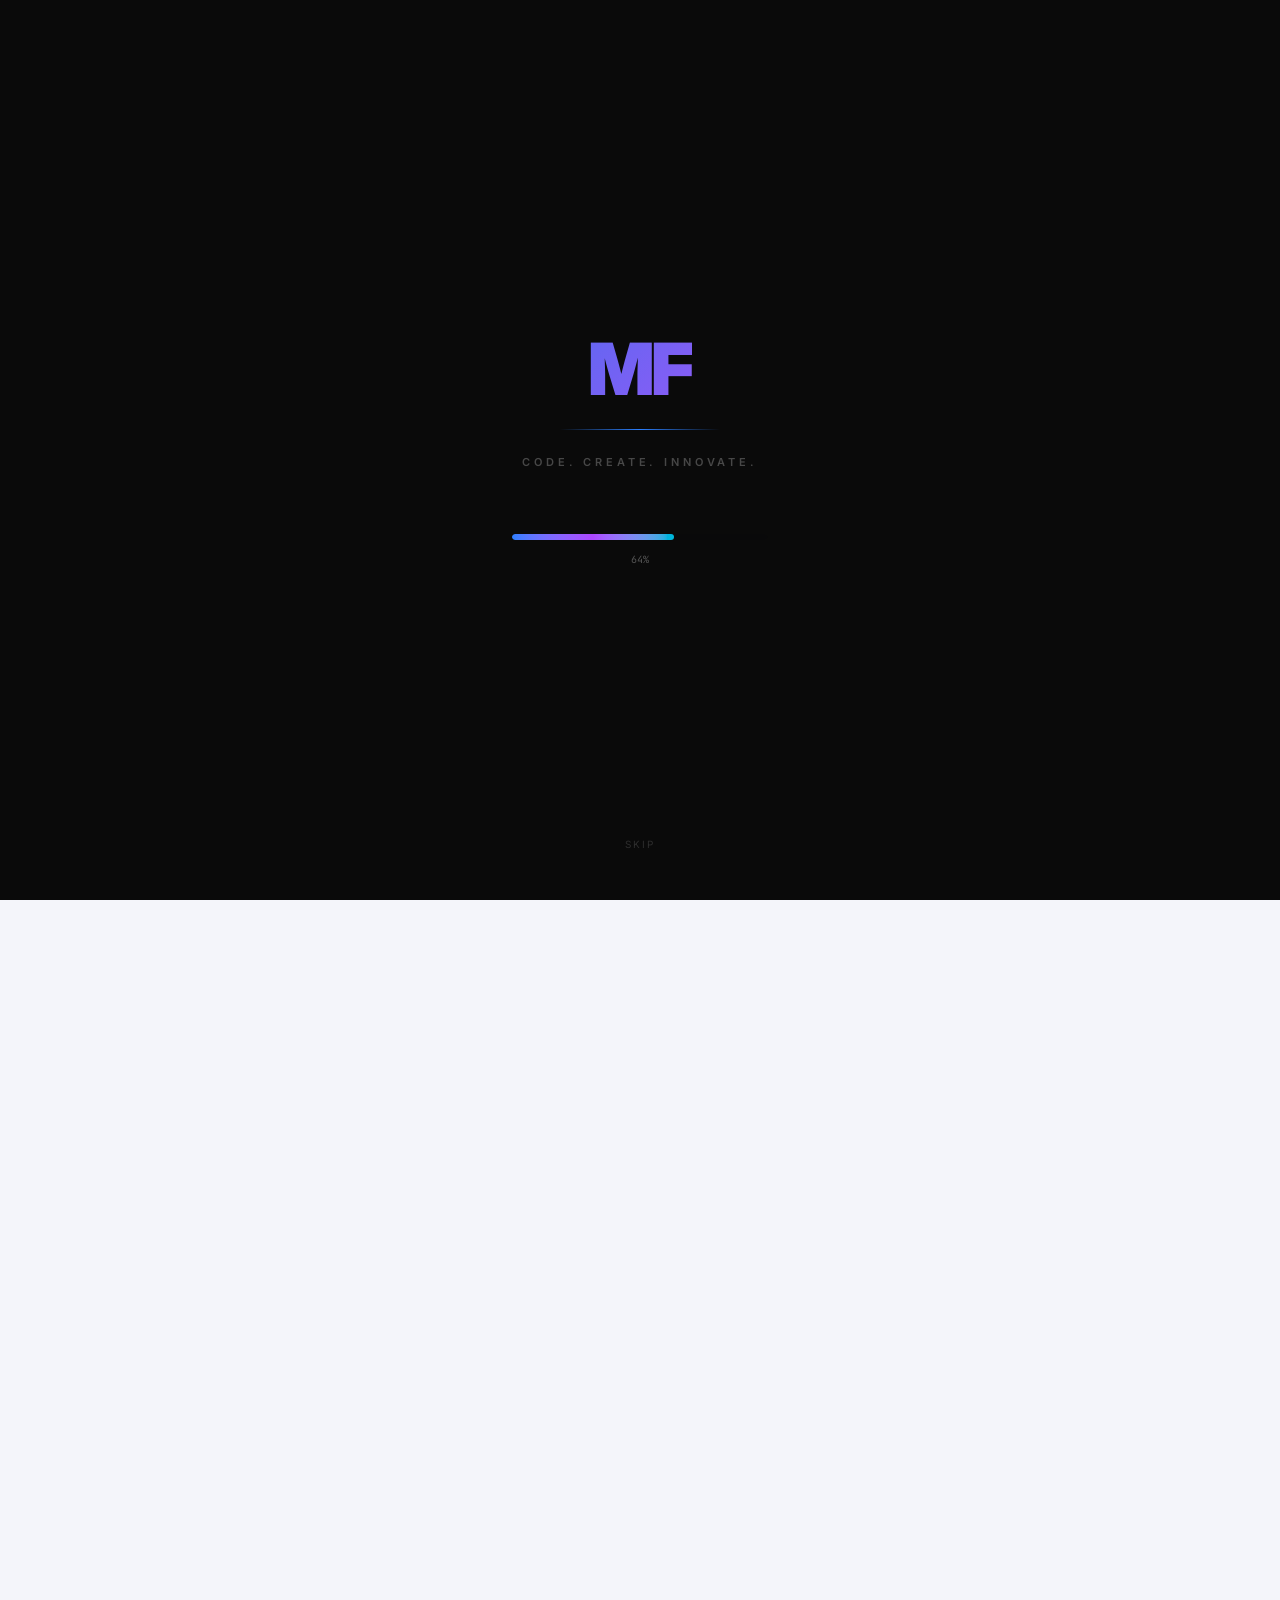
==== commit d55dfb27: "Add files via upload" ====
--- a/index.html
+++ b/index.html
@@ -1,1613 +1,71 @@
-<!DOCTYPE html>
-<html class="dark" lang="en">
-<head>
-<meta charset="utf-8"/>
-<meta content="width=device-width, initial-scale=1.0" name="viewport"/>
-<title>Muhammad Fianto - Developer Portfolio</title>
-<script src="https://cdn.tailwindcss.com?plugins=forms,container-queries"></script>
-<link href="https://fonts.googleapis.com/css2?family=Public+Sans:wght@400;600;700;800&amp;family=Inter:wght@400;600;700&amp;display=swap" rel="stylesheet"/>
-<link href="https://fonts.googleapis.com/css2?family=Material+Symbols+Outlined:wght,FILL@100..700,0..1&amp;display=swap" rel="stylesheet"/>
-<script id="tailwind-config">
-        tailwind.config = {
-            darkMode: "class",
-            theme: {
-                extend: {
-                    colors: {
-                        "surface": "var(--clr-surface)",
-                        "surface-dim": "var(--clr-surface-dim)",
-                        "surface-bright": "var(--clr-surface-bright)",
-                        "surface-container-lowest": "var(--clr-surface-container-lowest)",
-                        "surface-container-low": "var(--clr-surface-container-low)",
-                        "surface-container": "var(--clr-surface-container)",
-                        "surface-container-high": "var(--clr-surface-container-high)",
-                        "surface-container-highest": "var(--clr-surface-container-highest)",
-                        "surface-variant": "var(--clr-surface-variant)",
-                        "surface-elevated": "var(--clr-surface-elevated)",
-                        "on-surface": "var(--clr-on-surface)",
-                        "on-surface-variant": "var(--clr-on-surface-variant)",
-                        "text-white": "var(--clr-text-white)",
-                        "text-muted": "var(--clr-text-muted)",
-                        "background": "var(--clr-bg)",
-                        "on-background": "var(--clr-on-bg)",
-                        "primary": "var(--clr-primary)",
-                        "on-primary": "var(--clr-on-primary)",
-                        "primary-container": "var(--clr-primary-container)",
-                        "on-primary-container": "var(--clr-on-primary-container)",
-                        "primary-fixed": "var(--clr-primary-fixed)",
-                        "primary-fixed-dim": "var(--clr-primary-fixed-dim)",
-                        "on-primary-fixed": "var(--clr-on-primary-fixed)",
-                        "on-primary-fixed-variant": "var(--clr-on-primary-fixed-variant)",
-                        "secondary": "var(--clr-secondary)",
-                        "on-secondary": "var(--clr-on-secondary)",
-                        "secondary-container": "var(--clr-secondary-container)",
-                        "on-secondary-container": "var(--clr-on-secondary-container)",
-                        "secondary-fixed": "var(--clr-secondary-fixed)",
-                        "secondary-fixed-dim": "var(--clr-secondary-fixed-dim)",
-                        "on-secondary-fixed": "var(--clr-on-secondary-fixed)",
-                        "on-secondary-fixed-variant": "var(--clr-on-secondary-fixed-variant)",
-                        "tertiary": "var(--clr-tertiary)",
-                        "on-tertiary": "var(--clr-on-tertiary)",
-                        "tertiary-container": "var(--clr-tertiary-container)",
-                        "on-tertiary-container": "var(--clr-on-tertiary-container)",
-                        "tertiary-fixed": "var(--clr-tertiary-fixed)",
-                        "tertiary-fixed-dim": "var(--clr-tertiary-fixed-dim)",
-                        "on-tertiary-fixed": "var(--clr-on-tertiary-fixed)",
-                        "on-tertiary-fixed-variant": "var(--clr-on-tertiary-fixed-variant)",
-                        "error": "var(--clr-error)",
-                        "on-error": "var(--clr-on-error)",
-                        "error-container": "var(--clr-error-container)",
-                        "on-error-container": "var(--clr-on-error-container)",
-                        "outline": "var(--clr-outline)",
-                        "outline-variant": "var(--clr-outline-variant)",
-                        "inverse-surface": "var(--clr-inverse-surface)",
-                        "inverse-on-surface": "var(--clr-inverse-on-surface)",
-                        "surface-tint": "var(--clr-surface-tint)",
-                        "inverse-primary": "var(--clr-inverse-primary)",
-                        "brand-primary": "#6670FF",
-                        "brand-accent": "#F94706"
-                    },
-                    borderRadius: {
-                        DEFAULT: "0.25rem",
-                        lg: "0.5rem",
-                        xl: "0.75rem",
-                        "2xl": "1rem",
-                        full: "9999px"
-                    },
-                    spacing: {
-                        unit: "8px",
-                        gutter: "24px",
-                        "container-max": "1200px",
-                        "margin-desktop": "80px",
-                        "margin-mobile": "20px"
-                    },
-                    fontFamily: {
-                        headline: ["Public Sans", "sans-serif"],
-                        body: ["Inter", "sans-serif"]
-                    },
-                    fontSize: {
-                        "headline-xl-mobile": ["36px", { lineHeight: "1.1", letterSpacing: "-0.02em", fontWeight: "700" }],
-                        "headline-lg-mobile": ["28px", { lineHeight: "1.2", letterSpacing: "-0.01em", fontWeight: "600" }],
-                        "body-lg": ["18px", { lineHeight: "1.6", fontWeight: "400" }],
-                        "body-md": ["16px", { lineHeight: "1.6", fontWeight: "400" }],
-                        "headline-lg": ["32px", { lineHeight: "1.2", letterSpacing: "-0.01em", fontWeight: "600" }],
-                        "headline-md": ["24px", { lineHeight: "1.3", fontWeight: "600" }],
-                        "label-sm": ["12px", { lineHeight: "1.0", letterSpacing: "0.05em", fontWeight: "600" }],
-                        "headline-xl": ["48px", { lineHeight: "1.1", letterSpacing: "-0.02em", fontWeight: "700" }]
-                    }
-                }
-            }
+<!doctype html>
+<html lang="en" class="dark">
+  <head>
+    <meta charset="UTF-8" />
+    <link rel="icon" type="image/svg+xml" href="/favicon.svg" />
+    <link rel="apple-touch-icon" href="/favicon.svg" />
+    <meta name="viewport" content="width=device-width, initial-scale=1.0" />
+    <meta name="description" content="Muhammad Fianto — Full Stack Developer & Student at SMK Telkom. Coding the future, one line at a time." />
+    <meta name="keywords" content="Muhammad Fianto, full stack developer, SMK Telkom, portfolio, React, Laravel, TypeScript, student" />
+    <meta name="author" content="Muhammad Fianto" />
+    <meta name="theme-color" content="#07070d" />
+    <meta name="robots" content="index, follow" />
+    <meta property="og:title" content="Muhammad Fianto | Student. Developer. Visionary." />
+    <meta property="og:description" content="Full Stack Developer & Student at SMK Telkom. Crafting digital solutions through code and creativity." />
+    <meta property="og:type" content="website" />
+    <meta property="og:url" content="https://muhammadfianto.com" />
+    <meta property="og:image" content="https://muhammadfianto.com/avatar.jpeg" />
+    <meta property="og:image:width" content="600" />
+    <meta property="og:image:height" content="600" />
+    <meta property="og:locale" content="en_US" />
+    <meta property="og:site_name" content="Muhammad Fianto" />
+    <meta name="twitter:card" content="summary_large_image" />
+    <meta name="twitter:title" content="Muhammad Fianto | Student. Developer. Visionary." />
+    <meta name="twitter:description" content="Full Stack Developer & Student at SMK Telkom. Crafting digital solutions through code and creativity." />
+    <meta name="twitter:image" content="https://muhammadfianto.com/avatar.jpeg" />
+    <link rel="manifest" href="/manifest.json" />
+    <link rel="preconnect" href="https://fonts.googleapis.com" />
+    <link rel="preconnect" href="https://fonts.gstatic.com" crossorigin />
+    <link href="https://fonts.googleapis.com/css2?family=Inter:opsz,wght@14..32,300;14..32,400;14..32,500;14..32,600;14..32,700;14..32,800;14..32,900&family=JetBrains+Mono:wght@400;500;600&display=swap" rel="stylesheet" />
+    <script type="application/ld+json">
+      {
+        "@context": "https://schema.org",
+        "@type": "Person",
+        "name": "Muhammad Fianto",
+        "givenName": "Muhammad",
+        "familyName": "Fianto",
+        "jobTitle": "Full Stack Developer",
+        "url": "https://muhammadfianto.com",
+        "telephone": "+62 822-3169-3507",
+        "address": {
+          "@type": "PostalAddress",
+          "addressLocality": "Sidoarjo",
+          "addressRegion": "Jawa Timur",
+          "streetAddress": "Jl. Gubernur Sunandar No.2, Krian",
+          "addressCountry": "ID"
+        },
+        "sameAs": [
+          "https://github.com/Iantzzz",
+          "https://www.instagram.com/fiantz_/",
+          "https://www.facebook.com/muhammad.fianto.3/"
+        ],
+        "knowsAbout": ["React", "Laravel", "TypeScript", "Next.js", "Node.js", "Tailwind CSS", "Web Development"]
+      }
+    </script>
+    <title>Muhammad Fianto | Student. Developer. Visionary.</title>
+    <script>
+      (function() {
+        var t = localStorage.getItem('theme');
+        if (t === 'light' || (!t && window.matchMedia('(prefers-color-scheme: light)').matches)) {
+          document.documentElement.classList.remove('dark');
+          document.documentElement.classList.add('light');
         }
+      })();
     </script>
-<style>
-        /* Touch-friendly */
-        button, a, input, textarea, .filter-btn, .cert-card { touch-action: manipulation; }
-
-        /* Disable sticky hover on touch devices */
-        @media (hover: none) {
-            .group img, img.hover\:scale-110 { transform: none !important; }
-            .group .group-hover\:bg-transparent { background: rgba(0,0,0,0.2) !important; }
-            .group .group-hover\:text-brand-primary { color: inherit !important; }
-            img.hover\:grayscale-0 { filter: grayscale(0) !important; }
-        }
-
-        /* ===== CSS Variables – Dark (default) ===== */
-        :root {
-            --clr-border: rgba(255, 255, 255, 0.06);
-            --clr-border-medium: rgba(255, 255, 255, 0.12);
-            --clr-icon-bg: rgba(255, 255, 255, 0.06);
-            --clr-overlay: rgba(0, 0, 0, 0.85);
-            --clr-overlay-text: #ffffff;
-            --clr-surface: #131313;
-            --clr-surface-dim: #131313;
-            --clr-surface-bright: #393939;
-            --clr-surface-container-lowest: #0e0e0e;
-            --clr-surface-container-low: #1b1b1b;
-            --clr-surface-container: #1f1f1f;
-            --clr-surface-container-high: #2a2a2a;
-            --clr-surface-container-highest: #353535;
-            --clr-surface-variant: #353535;
-            --clr-surface-elevated: #1A1A1A;
-            --clr-on-surface: #e2e2e2;
-            --clr-on-surface-variant: #c6c5d7;
-            --clr-text-white: #FFFFFF;
-            --clr-text-muted: #4D4D4D;
-            --clr-bg: #131313;
-            --clr-on-bg: #e2e2e2;
-            --clr-primary: #bec2ff;
-            --clr-on-primary: #0002ab;
-            --clr-primary-container: #7c85ff;
-            --clr-on-primary-container: #000197;
-            --clr-primary-fixed: #e0e0ff;
-            --clr-primary-fixed-dim: #bec2ff;
-            --clr-on-primary-fixed: #00016d;
-            --clr-on-primary-fixed-variant: #262dc3;
-            --clr-secondary: #ffb5a0;
-            --clr-on-secondary: #601500;
-            --clr-secondary-container: #ff5723;
-            --clr-on-secondary-container: #541100;
-            --clr-secondary-fixed: #ffdbd1;
-            --clr-secondary-fixed-dim: #ffb5a0;
-            --clr-on-secondary-fixed: #3b0900;
-            --clr-on-secondary-fixed-variant: #872100;
-            --clr-tertiary: #ffb783;
-            --clr-on-tertiary: #4f2500;
-            --clr-tertiary-container: #db7619;
-            --clr-on-tertiary-container: #452000;
-            --clr-tertiary-fixed: #ffdcc5;
-            --clr-tertiary-fixed-dim: #ffb783;
-            --clr-on-tertiary-fixed: #301400;
-            --clr-on-tertiary-fixed-variant: #703700;
-            --clr-error: #ffb4ab;
-            --clr-on-error: #690005;
-            --clr-error-container: #93000a;
-            --clr-on-error-container: #ffdad6;
-            --clr-outline: #908fa0;
-            --clr-outline-variant: #454555;
-            --clr-inverse-surface: #e2e2e2;
-            --clr-inverse-on-surface: #303030;
-            --clr-surface-tint: #bec2ff;
-            --clr-inverse-primary: #424bdb;
-            --glass-bg: rgba(26, 26, 26, 0.4);
-            --glass-border: rgba(255, 255, 255, 0.05);
-            --glass-shadow: 0 8px 32px rgba(0,0,0,0.3);
-        }
-
-        /* ===== Light Mode ===== */
-        html:not(.dark) {
-            --clr-border: rgba(0, 0, 0, 0.08);
-            --clr-border-medium: rgba(0, 0, 0, 0.14);
-            --clr-icon-bg: rgba(0, 0, 0, 0.04);
-            --clr-overlay: rgba(255, 255, 255, 0.92);
-            --clr-overlay-text: #1f1f1f;
-            --clr-surface: #ffffff;
-            --clr-surface-dim: #f2f3f5;
-            --clr-surface-bright: #ffffff;
-            --clr-surface-container-lowest: #ffffff;
-            --clr-surface-container-low: #f8f9fa;
-            --clr-surface-container: #eef0f2;
-            --clr-surface-container-high: #e4e6e8;
-            --clr-surface-container-highest: #d9dbdd;
-            --clr-surface-variant: #e4e6e8;
-            --clr-surface-elevated: #ffffff;
-            --clr-on-surface: #1f1f1f;
-            --clr-on-surface-variant: #5f6368;
-            --clr-text-white: #1f1f1f;
-            --clr-text-muted: #9aa0a6;
-            --clr-bg: #f0f2f5;
-            --clr-on-bg: #1f1f1f;
-            --clr-primary: #6670FF;
-            --clr-on-primary: #ffffff;
-            --clr-primary-container: #e0e3ff;
-            --clr-on-primary-container: #000d6b;
-            --clr-primary-fixed: #e0e3ff;
-            --clr-primary-fixed-dim: #c2c8ff;
-            --clr-on-primary-fixed: #000d6b;
-            --clr-on-primary-fixed-variant: #3a44d9;
-            --clr-secondary: #e35525;
-            --clr-on-secondary: #ffffff;
-            --clr-secondary-container: #ffdbd1;
-            --clr-on-secondary-container: #541100;
-            --clr-secondary-fixed: #ffdbd1;
-            --clr-secondary-fixed-dim: #ffb5a0;
-            --clr-on-secondary-fixed: #3b0900;
-            --clr-on-secondary-fixed-variant: #872100;
-            --clr-tertiary: #8b5000;
-            --clr-on-tertiary: #ffffff;
-            --clr-tertiary-container: #ffdcc5;
-            --clr-on-tertiary-container: #2e1600;
-            --clr-tertiary-fixed: #ffdcc5;
-            --clr-tertiary-fixed-dim: #ffb783;
-            --clr-on-tertiary-fixed: #2e1600;
-            --clr-on-tertiary-fixed-variant: #703700;
-            --clr-error: #d93025;
-            --clr-on-error: #ffffff;
-            --clr-error-container: #fce8e6;
-            --clr-on-error-container: #5f2120;
-            --clr-outline: #dadce0;
-            --clr-outline-variant: #e8eaed;
-            --clr-inverse-surface: #303030;
-            --clr-inverse-on-surface: #f1f3f4;
-            --clr-surface-tint: #6670FF;
-            --clr-inverse-primary: #bec2ff;
-            --glass-bg: rgba(255, 255, 255, 0.7);
-            --glass-border: rgba(0, 0, 0, 0.08);
-            --glass-shadow: 0 8px 32px rgba(0,0,0,0.08);
-        }
-
-        html { scroll-behavior: smooth; }
-
-@media (prefers-reduced-motion: reduce) {
-    html { scroll-behavior: auto; }
-    *, *::before, *::after {
-        animation-duration: 0.01ms !important;
-        animation-iteration-count: 1 !important;
-        transition-duration: 0.01ms !important;
-    }
-}
-
-        .glass-card {
-            background: var(--glass-bg);
-            backdrop-filter: blur(20px);
-            -webkit-backdrop-filter: blur(20px);
-            border: 1px solid var(--glass-border);
-            box-shadow: var(--glass-shadow);
-            transition: all 0.6s cubic-bezier(0.16, 1, 0.3, 1);
-        }
-        @media (hover: hover) {
-            .glass-card:hover {
-                transform: translateY(-8px) scale(1.02);
-                box-shadow: 0 20px 40px -10px rgba(0, 0, 0, 0.5), 0 0 20px rgba(102, 112, 255, 0.15);
-                border-color: rgba(102, 112, 255, 0.2);
-            }
-            html:not(.dark) .glass-card:hover {
-                box-shadow: 0 20px 40px -10px rgba(0, 0, 0, 0.12), 0 0 20px rgba(102, 112, 255, 0.1);
-            }
-            .luxury-btn:hover {
-                transform: translateY(-4px) scale(1.05);
-                box-shadow: 0 15px 30px rgba(102, 112, 255, 0.4);
-            }
-            #back-to-top:hover {
-                transform: translateY(-4px) scale(1.1);
-                box-shadow: 0 12px 35px rgba(102, 112, 255, 0.5);
-            }
-            .cert-card:hover {
-                transform: translateY(-8px) scale(1.03);
-                box-shadow: 0 20px 40px -10px rgba(102,112,255,0.2);
-            }
-        }
-
-        .text-gradient {
-            background: linear-gradient(90deg, #6670FF, #bec2ff, #ffffff, #6670FF);
-            background-size: 300% 100%;
-            -webkit-background-clip: text;
-            -webkit-text-fill-color: transparent;
-            background-clip: text;
-            animation: shimmer 8s linear infinite;
-        }
-        html:not(.dark) .text-gradient {
-            background: linear-gradient(90deg, #6670FF, #424bdb, #6670FF, #424bdb);
-            background-size: 300% 100%;
-            -webkit-background-clip: text;
-            background-clip: text;
-        }
-
-        .gold-glow {
-            text-shadow: 0 0 15px rgba(102, 112, 255, 0.3), 0 0 30px rgba(102, 112, 255, 0.1);
-        }
-        html:not(.dark) .gold-glow { text-shadow: none; }
-        html:not(.dark) body {
-            background: linear-gradient(180deg, #f0f2f5 0%, #e4e8ee 100%) fixed;
-        }
-        html:not(.dark) .hero-blob { mix-blend-mode: normal; opacity: 0.35; }
-        html:not(.dark) .particle { background: radial-gradient(circle, rgba(102, 112, 255, 0.12) 0%, rgba(102, 112, 255, 0) 70%); }
-
-        @keyframes shimmer {
-            0% { background-position: 100% 0; }
-            100% { background-position: -200% 0; }
-        }
-
-        .luxury-btn {
-            transition: all 0.6s cubic-bezier(0.16, 1, 0.3, 1) !important;
-        }
-
-        .blob-anim {
-            animation: float 8s ease-in-out infinite;
-        }
-        .hero-blob { mix-blend-mode: screen; }
-
-        @keyframes float {
-            0% { transform: translateY(0px) rotate(0deg); }
-            50% { transform: translateY(-30px) rotate(5deg); }
-            100% { transform: translateY(0px) rotate(0deg); }
-        }
-
-        .fade-in-up {
-            opacity: 0;
-            transform: translateY(30px);
-            transition: opacity 1s cubic-bezier(0.16, 1, 0.3, 1), transform 1s cubic-bezier(0.16, 1, 0.3, 1);
-        }
-        .fade-in-up.visible {
-            opacity: 1;
-            transform: translateY(0);
-        }
-
-        .border-subtle { border-color: var(--clr-border) !important; }
-        .border-medium { border-color: var(--clr-border-medium) !important; }
-        .bg-icon { background-color: var(--clr-icon-bg); }
-
-        .nav-link::after {
-            content: '';
-            position: absolute;
-            width: 0;
-            height: 2px;
-            bottom: -4px;
-            left: 0;
-            background-color: #6670FF;
-            transition: width 0.4s cubic-bezier(0.16, 1, 0.3, 1);
-        }
-        .nav-link:hover::after { width: 100%; }
-        .nav-link.active::after { width: 100%; }
-
-        /* Particles */
-        .particles-container {
-            position: fixed; top: 0; left: 0;
-            width: 100%; height: 100%;
-            pointer-events: none; z-index: -1; overflow: hidden;
-        }
-        .particle {
-            position: absolute;
-            background: radial-gradient(circle, rgba(102, 112, 255, 0.4) 0%, rgba(102, 112, 255, 0) 70%);
-            border-radius: 50%; pointer-events: none;
-            animation: luxury-rise linear infinite;
-        }
-        @keyframes luxury-rise {
-            from { transform: translateY(110vh) scale(1); opacity: 0; }
-            20% { opacity: 0.6; }
-            80% { opacity: 0.2; }
-            to { transform: translateY(-10vh) scale(1.5); opacity: 0; }
-        }
-
-        /* Custom cursor */
-        .cursor-dot {
-            position: fixed; pointer-events: none; z-index: 9999;
-            width: 8px; height: 8px; border-radius: 50%;
-            background: #6670FF; transform: translate(-50%,-50%);
-            transition: width 0.2s, height 0.2s, opacity 0.2s;
-            opacity: 0; mix-blend-mode: difference;
-        }
-        html:not(.dark) .cursor-dot { mix-blend-mode: normal; }
-        .cursor-ring {
-            position: fixed; pointer-events: none; z-index: 9998;
-            width: 40px; height: 40px; border-radius: 50%;
-            border: 1.5px solid rgba(102,112,255,0.4);
-            transform: translate(-50%,-50%);
-            transition: width 0.3s, height 0.3s, opacity 0.3s, border-color 0.3s;
-            opacity: 0;
-        }
-        .cursor-ring.hovering {
-            width: 60px; height: 60px;
-            border-color: rgba(102,112,255,0.7);
-            background: rgba(102,112,255,0.05);
-        }
-
-        /* Typing cursor */
-        .typing-cursor {
-            display: inline-block; width: 3px; height: 1em;
-            background: #6670FF; margin-left: 4px;
-            animation: blink 1s step-end infinite; vertical-align: text-bottom;
-        }
-        @keyframes blink { 50% { opacity: 0; } }
-
-        /* Progress bar */
-        .skill-bar-track {
-            width: 100%; height: 6px;
-            background: var(--clr-surface-container-highest);
-            border-radius: 99px; overflow: hidden;
-        }
-        .skill-bar-fill {
-            height: 100%; border-radius: 99px;
-            background: linear-gradient(90deg, #6670FF, #bec2ff);
-            width: 0%; transition: width 1.2s cubic-bezier(0.16, 1, 0.3, 1);
-        }
-        html:not(.dark) .skill-bar-fill {
-            background: linear-gradient(90deg, #6670FF, #424bdb);
-        }
-
-        /* Counter */
-        .counter-value {
-            display: inline-block;
-            font-size: 2.2rem; font-weight: 800;
-            color: var(--clr-primary);
-        }
-        @media (min-width: 768px) {
-            .counter-value { font-size: 3rem; }
-        }
-
-        /* Timeline */
-        .timeline-line {
-            position: absolute; left: 50%; top: 0; bottom: 0;
-            width: 2px; background: linear-gradient(180deg, #6670FF, rgba(102,112,255,0.1));
-            transform: translateX(-50%);
-        }
-        .timeline-dot {
-            width: 20px; height: 20px; border-radius: 50%;
-            background: #6670FF; border: 4px solid var(--clr-bg);
-            position: absolute; left: 50%; transform: translateX(-50%);
-            z-index: 2; box-shadow: 0 0 20px rgba(102,112,255,0.4);
-        }
-        .timeline-item {
-            opacity: 0; transform: translateY(40px);
-            transition: all 0.8s cubic-bezier(0.16, 1, 0.3, 1);
-        }
-        .timeline-item.visible {
-            opacity: 1; transform: translateY(0);
-        }
-
-        /* Testimonial */
-        .testimonial-track {
-            display: flex; transition: transform 0.6s cubic-bezier(0.16, 1, 0.3, 1);
-        }
-        .testimonial-dot {
-            width: 10px; height: 10px; border-radius: 50%;
-            background: var(--clr-surface-container-highest);
-            cursor: pointer; transition: all 0.3s;
-            padding: 17px; background-clip: content-box;
-            background-origin: content-box;
-        }
-        .testimonial-dot.active {
-            background: #6670FF; width: 28px; border-radius: 99px;
-        }
-
-        /* Project filter */
-        .filter-btn {
-            padding: 12px 24px; border-radius: 999px;
-            font-size: 14px; font-weight: 600; cursor: pointer;
-            transition: all 0.4s cubic-bezier(0.16, 1, 0.3, 1);
-            background: var(--glass-bg);
-            border: 1px solid var(--glass-border);
-            color: var(--clr-on-surface-variant);
-        }
-        .filter-btn.active {
-            background: #6670FF; color: #fff; border-color: #6670FF;
-            box-shadow: 0 8px 25px rgba(102,112,255,0.3);
-        }
-        .filter-btn:hover:not(.active) {
-            border-color: #6670FF; color: #6670FF;
-        }
-        .project-card {
-            transition: all 0.5s cubic-bezier(0.16, 1, 0.3, 1);
-        }
-        .project-card.hidden {
-            display: none;
-        }
-
-        /* Back to top */
-        #back-to-top {
-            position: fixed; bottom: 30px; right: 30px; z-index: 50;
-            width: 50px; height: 50px; border-radius: 50%;
-            background: #6670FF; color: white; border: none; cursor: pointer;
-            display: flex; align-items: center; justify-content: center;
-            box-shadow: 0 8px 25px rgba(102,112,255,0.3);
-            opacity: 0; transform: translateY(20px);
-            transition: all 0.4s cubic-bezier(0.16, 1, 0.3, 1);
-            pointer-events: none;
-        }
-        #back-to-top.visible {
-            opacity: 1; transform: translateY(0); pointer-events: auto;
-        }
-
-
-        /* Mobile nav */
-        .mobile-nav-overlay {
-            position: fixed; inset: 0; z-index: 60;
-            background: var(--clr-overlay);
-            backdrop-filter: blur(30px); -webkit-backdrop-filter: blur(30px);
-            opacity: 0; pointer-events: none;
-            transition: opacity 0.4s cubic-bezier(0.16, 1, 0.3, 1);
-        }
-        .mobile-nav-overlay.open {
-            opacity: 1; pointer-events: auto;
-        }
-        .mobile-nav-link {
-            opacity: 0; transform: translateY(20px);
-            transition: all 0.4s cubic-bezier(0.16, 1, 0.3, 1);
-            color: var(--clr-overlay-text);
-        }
-        .mobile-nav-overlay.open .mobile-nav-link {
-            opacity: 1; transform: translateY(0);
-        }
-
-        /* Contact form */
-        .form-input {
-            width: 100%; padding: 14px 18px;
-            background: var(--clr-surface-container-low);
-            border: 1.5px solid var(--clr-outline-variant);
-            border-radius: 12px; color: var(--clr-on-surface);
-            font-size: 16px; transition: all 0.3s;
-            outline: none; font-family: inherit;
-        }
-        .form-input::placeholder { color: var(--clr-text-muted); opacity: 0.7; }
-        .form-input:focus {
-            border-color: #6670FF;
-            box-shadow: 0 0 0 3px rgba(102,112,255,0.15);
-        }
-        .form-input.error {
-            border-color: var(--clr-error);
-        }
-        .form-error {
-            font-size: 13px; color: var(--clr-error); margin-top: 4px;
-            display: none;
-        }
-        .form-error.show { display: block; }
-
-        /* Success animation */
-        .success-check {
-            width: 60px; height: 60px; border-radius: 50%;
-            background: #22c55e; display: flex; align-items: center; justify-content: center;
-            margin: 0 auto; transform: scale(0);
-            transition: transform 0.5s cubic-bezier(0.16, 1, 0.3, 1);
-        }
-        .success-check.show { transform: scale(1); }
-
-        /* Certificate card */
-        .cert-card {
-            transition: all 0.5s cubic-bezier(0.16, 1, 0.3, 1);
-        }
-        @media (hover: hover) {
-            .cert-card .cert-desc {
-                max-height: 0; overflow: hidden;
-                transition: max-height 0.5s cubic-bezier(0.16, 1, 0.3, 1);
-            }
-            .cert-card:hover .cert-desc {
-                max-height: 100px;
-            }
-        }
-        @media (hover: none) {
-            .cert-card .cert-desc {
-                max-height: 100px;
-            }
-        }
-
-        /* Responsive timeline */
-        @media (max-width: 767px) {
-            .timeline-line { left: 20px; }
-            .timeline-dot { left: 20px; }
-        }
-
-        /* Misc */
-        ::-webkit-scrollbar { width: 8px; }
-        ::-webkit-scrollbar-track { background: var(--clr-bg); }
-        ::-webkit-scrollbar-thumb { background: var(--clr-surface-container-highest); border-radius: 99px; }
-        ::-webkit-scrollbar-thumb:hover { background: #6670FF; }
-        html:not(.dark) ::-webkit-scrollbar-thumb { background: #a0a4a8; }
-
-        ::selection {
-            background: #6670FF; color: #fff;
-        }
-        .section-divider {
-            height: 1px;
-            background: linear-gradient(90deg, transparent, var(--clr-outline-variant), transparent);
-        }
-    </style>
-</head>
-<body class="bg-background text-on-surface font-body overflow-x-hidden relative">
-
-<!-- Custom Cursor -->
-<div class="cursor-dot" id="cursor-dot"></div>
-<div class="cursor-ring" id="cursor-ring"></div>
-
-<!-- Particle Container -->
-<div class="particles-container" id="particle-container"></div>
-
-<!-- Background Layers -->
-<div class="fixed inset-0 z-[-2] pointer-events-none hidden md:block" id="bg-shader">
-<iframe class="w-full h-full border-none opacity-40" loading="lazy" src="https://myukmzyigvszrsmb.public.blob.vercel-storage.com/shaders/animation_1-n2TqR7E.html"></iframe>
-</div>
-
-<!-- ===== NAVIGATION ===== -->
-<nav class="fixed w-full top-0 z-50 bg-surface/60 backdrop-blur-xl border-b border-subtle transition-all duration-600" id="navbar" style="transition-timing-function: cubic-bezier(0.16, 1, 0.3, 1);">
-<div class="flex justify-between items-center max-w-[1200px] mx-auto px-margin-mobile md:px-margin-desktop h-20">
-<a class="text-headline-md font-headline tracking-tighter text-on-surface hover:opacity-80 transition-all duration-600 uppercase" href="#">MF</a>
-<div class="hidden md:flex items-center gap-6">
-<a class="nav-link relative text-brand-primary font-bold text-body-md font-body transition-all duration-600" href="#home">Home</a>
-<a class="nav-link relative text-on-surface-variant hover:text-primary transition-colors text-body-md font-body" href="#about">About</a>
-<a class="nav-link relative text-on-surface-variant hover:text-primary transition-colors text-body-md font-body" href="#stack">Stack</a>
-<a class="nav-link relative text-on-surface-variant hover:text-primary transition-colors text-body-md font-body" href="#services">Services</a>
-<a class="nav-link relative text-on-surface-variant hover:text-primary transition-colors text-body-md font-body" href="#projects">Projects</a>
-<a class="nav-link relative text-on-surface-variant hover:text-primary transition-colors text-body-md font-body" href="#testimonials">Testimonials</a>
-<a class="nav-link relative text-on-surface-variant hover:text-primary transition-colors text-body-md font-body" href="#contact">Contact</a>
-</div>
-<div class="flex items-center gap-3">
-<button id="theme-toggle" class="w-11 h-11 rounded-full flex items-center justify-center text-on-surface-variant hover:text-brand-primary hover:bg-surface-container-high transition-all duration-300" aria-label="Toggle theme">
-<span class="material-symbols-outlined text-xl" id="theme-icon">dark_mode</span>
-</button>
-<a class="hidden md:inline-flex items-center justify-center px-6 py-2.5 bg-brand-primary text-white rounded-full text-label-sm font-body luxury-btn shadow-[0_0_15px_rgba(102,112,255,0.3)]" href="#contact">Let's Talk</a>
-<button id="mobile-menu-btn" class="md:hidden w-11 h-11 rounded-full flex items-center justify-center text-on-surface hover:bg-surface-container-high transition-all duration-300" aria-label="Menu">
-<span class="material-symbols-outlined text-3xl">menu</span>
-</button>
-</div>
-</div>
-</nav>
-
-<!-- Mobile Nav Overlay -->
-<div class="mobile-nav-overlay flex flex-col items-center justify-center gap-8" id="mobile-nav">
-<button class="absolute top-10 md:top-6 right-6" id="mobile-nav-close" style="color:var(--clr-overlay-text)" aria-label="Close menu">
-<span class="material-symbols-outlined text-4xl">close</span>
-</button>
-<a class="mobile-nav-link text-2xl font-headline font-bold hover:text-brand-primary transition-colors" href="#home" style="transition-delay:0.05s">Home</a>
-<a class="mobile-nav-link text-2xl font-headline font-bold hover:text-brand-primary transition-colors" href="#about" style="transition-delay:0.1s">About</a>
-<a class="mobile-nav-link text-2xl font-headline font-bold hover:text-brand-primary transition-colors" href="#stack" style="transition-delay:0.15s">Stack</a>
-<a class="mobile-nav-link text-2xl font-headline font-bold hover:text-brand-primary transition-colors" href="#services" style="transition-delay:0.2s">Services</a>
-<a class="mobile-nav-link text-2xl font-headline font-bold hover:text-brand-primary transition-colors" href="#projects" style="transition-delay:0.25s">Projects</a>
-<a class="mobile-nav-link text-2xl font-headline font-bold hover:text-brand-primary transition-colors" href="#testimonials" style="transition-delay:0.3s">Testimonials</a>
-<a class="mobile-nav-link text-2xl font-headline font-bold hover:text-brand-primary transition-colors" href="#contact" style="transition-delay:0.35s">Contact</a>
-<a class="mobile-nav-link mt-4 px-8 py-3 bg-brand-primary text-white rounded-full text-body-md font-bold" href="#contact" style="transition-delay:0.4s">Let's Talk</a>
-</div>
-
-<main class="pt-20">
-<!-- ===== HERO SECTION ===== -->
-<section class="relative min-h-[90vh] flex flex-col items-center justify-center px-margin-mobile md:px-margin-desktop overflow-hidden" id="home">
-<div class="absolute inset-0 z-0 pointer-events-none opacity-30">
-<div class="absolute top-1/4 left-1/4 w-64 h-64 bg-brand-primary rounded-full hero-blob filter blur-[100px] blob-anim"></div>
-<div class="absolute bottom-1/4 right-1/4 w-80 h-80 bg-brand-accent rounded-full hero-blob filter blur-[120px] blob-anim" style="animation-delay: 2s;"></div>
-</div>
-<div class="z-10 text-center max-w-4xl mx-auto flex flex-col items-center gap-8">
-<div class="flex flex-wrap justify-center gap-3 mb-4 fade-in-up reveal" style="transition-delay: 100ms;">
-<span class="px-4 py-2 rounded-full bg-brand-primary/10 text-brand-primary text-label-sm font-body border border-brand-primary/20 backdrop-blur-sm">Web Development</span>
-<span class="px-4 py-2 rounded-full bg-brand-primary/10 text-brand-primary text-label-sm font-body border border-brand-primary/20 backdrop-blur-sm">React.js</span>
-<span class="px-4 py-2 rounded-full bg-brand-primary/10 text-brand-primary text-label-sm font-body border border-brand-primary/20 backdrop-blur-sm">3D Interactive</span>
-</div>
-<h1 class="text-headline-xl-mobile md:text-[80px] md:leading-tight font-headline tracking-tighter font-extrabold text-white fade-in-up reveal gold-glow" style="transition-delay: 200ms;">
-Hi, I'm <span class="text-gradient" id="typed-text"></span><span class="typing-cursor" id="typing-cursor"></span>
-</h1>
-<div class="relative w-48 h-48 md:w-64 md:h-64 rounded-full overflow-hidden border-4 border-surface-container-highest mt-8 shadow-[0_0_30px_rgba(102,112,255,0.2)] glass-card fade-in-up reveal" style="transition-delay: 300ms;">
-<img alt="Muhammad Fianto Profile Photo" class="w-full h-full object-cover grayscale hover:grayscale-0 transition-all duration-700" src="https://lh3.googleusercontent.com/aida/[base64]"/>
-</div>
-<div class="flex gap-4 mt-8 fade-in-up reveal flex-wrap justify-center" style="transition-delay: 400ms;">
-<a class="px-8 py-4 bg-brand-primary text-white rounded-full text-body-md font-bold luxury-btn shadow-[0_0_20px_rgba(102,112,255,0.4)]" href="#projects">Explore My Projects</a>
-<a class="px-8 py-4 glass-card text-on-surface rounded-full text-body-md font-bold" href="#contact">Let's Work Together</a>
-</div>
-<div class="mt-16 animate-bounce text-text-muted flex flex-col items-center gap-2 fade-in-up reveal" style="transition-delay: 500ms;">
-<span class="text-label-sm font-body uppercase tracking-widest">Scroll Down</span>
-<span class="material-symbols-outlined">arrow_downward</span>
-</div>
-</div>
-</section>
-
-<!-- ===== ABOUT SECTION ===== -->
-<section class="py-[60px] md:py-[120px] px-margin-mobile md:px-margin-desktop relative" id="about">
-<div class="max-w-[1200px] mx-auto">
-<div class="grid md:grid-cols-2 gap-8 md:gap-16 items-center">
-<div class="space-y-8">
-<h2 class="text-headline-lg-mobile md:text-4xl md:leading-tight font-headline font-bold text-on-surface fade-in-up reveal gold-glow">About Me</h2>
-<div class="glass-card p-8 rounded-2xl relative overflow-hidden group fade-in-up reveal" style="transition-delay: 100ms;">
-<div class="absolute -right-10 -top-10 w-32 h-32 bg-brand-primary/20 rounded-full blur-2xl group-hover:bg-brand-primary/40 transition-all duration-700"></div>
-<p class="text-body-lg font-body text-on-surface-variant relative z-10 leading-relaxed">
-Muhammad Fianto, 17 tahun, adalah siswa SMK Telkom yang tak hanya cerdas, tetapi juga berkarisma. Sebagai anggota OSIS di bidang keagamaan, ia tak hanya aktif dalam kegiatan organisasi, tetapi juga memegang prinsip kuat dalam menjalani hidup.
-</p>
-</div>
-</div>
-<div class="glass-card p-8 rounded-2xl border-l-4 border-brand-primary mt-12 md:mt-24 fade-in-up reveal" style="transition-delay: 200ms;">
-<p class="text-body-md font-body text-on-surface-variant leading-relaxed">
-Di balik kesibukannya, ia adalah seorang penggemar berat dunia coding. Dengan semangat otodidak, ia terus menggali ilmu, menantang dirinya sendiri dengan berbagai proyek pemrograman. Baginya, kode bukan sekadar barisan angka dan huruf, melainkan seni yang menghubungkan logika dan kreativitas.
-</p>
-</div>
-</div>
-</div>
-</section>
-
-<!-- ===== STACK / SKILLS SECTION ===== -->
-<section class="py-[60px] md:py-[120px] px-margin-mobile md:px-margin-desktop relative" id="stack">
-<div class="absolute inset-0 bg-surface-container-low/30 backdrop-blur-md z-[-1]"></div>
-<div class="max-w-[1200px] mx-auto text-center">
-<h2 class="text-headline-lg-mobile md:text-4xl md:leading-tight font-headline font-bold text-on-surface mb-4 fade-in-up reveal gold-glow">My Stack</h2>
-<p class="text-body-md font-body text-on-surface-variant mb-16 max-w-xl mx-auto fade-in-up reveal">Technologies I work with daily to build modern, scalable applications.</p>
-<div class="grid grid-cols-1 md:grid-cols-2 gap-6 max-w-4xl mx-auto">
-<div class="glass-card p-6 rounded-2xl fade-in-up reveal flex items-center gap-5" style="transition-delay: 100ms;">
-<div class="w-12 h-12 bg-icon rounded-full flex items-center justify-center flex-shrink-0 group-hover:bg-brand-primary/20 transition-all duration-600">
-<span class="material-symbols-outlined text-2xl text-brand-primary">javascript</span>
-</div>
-<div class="flex-1 text-left">
-<h3 class="text-body-md font-bold text-on-surface mb-2">JavaScript (ES6+)</h3>
-<div class="skill-bar-track"><div class="skill-bar-fill" data-progress="90"></div></div>
-</div>
-</div>
-<div class="glass-card p-6 rounded-2xl fade-in-up reveal flex items-center gap-5" style="transition-delay: 200ms;">
-<div class="w-12 h-12 bg-icon rounded-full flex items-center justify-center flex-shrink-0
-">
-<span class="material-symbols-outlined text-2xl text-brand-primary">code</span>
-</div>
-<div class="flex-1 text-left">
-<h3 class="text-body-md font-bold text-on-surface mb-2">React.js</h3>
-<div class="skill-bar-track"><div class="skill-bar-fill" data-progress="85"></div></div>
-</div>
-</div>
-<div class="glass-card p-6 rounded-2xl fade-in-up reveal flex items-center gap-5" style="transition-delay: 300ms;">
-<div class="w-12 h-12 bg-icon rounded-full flex items-center justify-center flex-shrink-0
-">
-<span class="material-symbols-outlined text-2xl text-brand-primary">memory</span>
-</div>
-<div class="flex-1 text-left">
-<h3 class="text-body-md font-bold text-on-surface mb-2">Node.js</h3>
-<div class="skill-bar-track"><div class="skill-bar-fill" data-progress="80"></div></div>
-</div>
-</div>
-<div class="glass-card p-6 rounded-2xl fade-in-up reveal flex items-center gap-5" style="transition-delay: 400ms;">
-<div class="w-12 h-12 bg-icon rounded-full flex items-center justify-center flex-shrink-0
-">
-<span class="material-symbols-outlined text-2xl text-brand-primary">3d_rotation</span>
-</div>
-<div class="flex-1 text-left">
-<h3 class="text-body-md font-bold text-on-surface mb-2">Three.js</h3>
-<div class="skill-bar-track"><div class="skill-bar-fill" data-progress="75"></div></div>
-</div>
-</div>
-<div class="glass-card p-6 rounded-2xl fade-in-up reveal flex items-center gap-5" style="transition-delay: 500ms;">
-<div class="w-12 h-12 bg-icon rounded-full flex items-center justify-center flex-shrink-0
-">
-<span class="material-symbols-outlined text-2xl text-brand-primary">speed</span>
-</div>
-<div class="flex-1 text-left">
-<h3 class="text-body-md font-bold text-on-surface mb-2">Next.js</h3>
-<div class="skill-bar-track"><div class="skill-bar-fill" data-progress="82"></div></div>
-</div>
-</div>
-<div class="glass-card p-6 rounded-2xl fade-in-up reveal flex items-center gap-5" style="transition-delay: 600ms;">
-<div class="w-12 h-12 bg-icon rounded-full flex items-center justify-center flex-shrink-0
-">
-<span class="material-symbols-outlined text-2xl text-brand-primary">format_paint</span>
-</div>
-<div class="flex-1 text-left">
-<h3 class="text-body-md font-bold text-on-surface mb-2">TailwindCSS</h3>
-<div class="skill-bar-track"><div class="skill-bar-fill" data-progress="92"></div></div>
-</div>
-</div>
-<div class="glass-card p-6 rounded-2xl fade-in-up reveal flex items-center gap-5" style="transition-delay: 700ms;">
-<div class="w-12 h-12 bg-icon rounded-full flex items-center justify-center flex-shrink-0
-">
-<span class="material-symbols-outlined text-2xl text-brand-primary">hub</span>
-</div>
-<div class="flex-1 text-left">
-<h3 class="text-body-md font-bold text-on-surface mb-2">GraphQL</h3>
-<div class="skill-bar-track"><div class="skill-bar-fill" data-progress="70"></div></div>
-</div>
-</div>
-<div class="glass-card p-6 rounded-2xl fade-in-up reveal flex items-center gap-5" style="transition-delay: 800ms;">
-<div class="w-12 h-12 bg-icon rounded-full flex items-center justify-center flex-shrink-0
-">
-<span class="material-symbols-outlined text-2xl text-brand-primary">view_in_ar</span>
-</div>
-<div class="flex-1 text-left">
-<h3 class="text-body-md font-bold text-on-surface mb-2">WebGL</h3>
-<div class="skill-bar-track"><div class="skill-bar-fill" data-progress="72"></div></div>
-</div>
-</div>
-</div>
-</div>
-</section>
-
-<!-- ===== STATISTICS SECTION ===== -->
-<section class="py-[60px] md:py-[100px] px-margin-mobile md:px-margin-desktop relative">
-<div class="max-w-[1200px] mx-auto">
-<div class="grid grid-cols-2 md:grid-cols-4 gap-8">
-<div class="glass-card p-8 rounded-2xl text-center fade-in-up reveal" style="transition-delay:100ms">
-<div class="counter-value" data-target="50">0</div>
-<p class="text-body-md font-body text-on-surface-variant mt-2">Projects Done</p>
-</div>
-<div class="glass-card p-8 rounded-2xl text-center fade-in-up reveal" style="transition-delay:200ms">
-<div class="counter-value" data-target="30">0</div>
-<p class="text-body-md font-body text-on-surface-variant mt-2">Happy Clients</p>
-</div>
-<div class="glass-card p-8 rounded-2xl text-center fade-in-up reveal" style="transition-delay:300ms">
-<div class="counter-value" data-target="5">0</div>
-<p class="text-body-md font-body text-on-surface-variant mt-2">Years Experience</p>
-</div>
-<div class="glass-card p-8 rounded-2xl text-center fade-in-up reveal" style="transition-delay:400ms">
-<div class="counter-value" data-target="15">0</div>
-<p class="text-body-md font-body text-on-surface-variant mt-2">Certificates</p>
-</div>
-</div>
-</div>
-</section>
-
-<!-- ===== SERVICES SECTION ===== -->
-<section class="py-[60px] md:py-[120px] px-margin-mobile md:px-margin-desktop relative" id="services">
-<div class="max-w-[1200px] mx-auto">
-<h2 class="text-headline-lg-mobile md:text-4xl md:leading-tight font-headline font-bold text-on-surface mb-12 md:mb-24 text-center fade-in-up reveal gold-glow">Services</h2>
-<div class="space-y-16 md:space-y-32">
-<div class="grid md:grid-cols-2 gap-8 md:gap-16 items-center fade-in-up reveal">
-<div class="order-2 md:order-1 space-y-6">
-<span class="text-brand-primary text-headline-xl font-headline opacity-50">01</span>
-<h3 class="text-headline-md font-headline font-bold text-on-surface">Website Design & Development</h3>
-<p class="text-body-md font-body text-on-surface-variant">Transform your vision into a reality. This service encompasses crafting beautiful and user-friendly websites that not only captivate visitors but also guide them towards specific actions.</p>
-</div>
-<div class="order-1 md:order-2 flex justify-center blob-anim">
-<img alt="3D Red Pyramid Icon" class="w-64 h-64 object-contain filter drop-shadow-[0_20px_30px_rgba(249,71,6,0.3)] hover:scale-110 hover:drop-shadow-[0_30px_40px_rgba(249,71,6,0.5)] transition-all duration-700" src="https://lh3.googleusercontent.com/aida/[base64]" style="transition-timing-function: cubic-bezier(0.16, 1, 0.3, 1);"/>
-</div>
-</div>
-<div class="grid md:grid-cols-2 gap-8 md:gap-16 items-center fade-in-up reveal">
-<div class="flex justify-center blob-anim" style="animation-delay: 1s;">
-<img alt="3D Blue Cube Icon" class="w-64 h-64 object-contain filter drop-shadow-[0_20px_30px_rgba(102,112,255,0.3)] hover:scale-110 hover:drop-shadow-[0_30px_40px_rgba(102,112,255,0.5)] transition-all duration-700" src="https://lh3.googleusercontent.com/aida/[base64]" style="transition-timing-function: cubic-bezier(0.16, 1, 0.3, 1);"/>
-</div>
-<div class="space-y-6">
-<span class="text-brand-primary text-headline-xl font-headline opacity-50">02</span>
-<h3 class="text-headline-md font-headline font-bold text-on-surface">Landing Page Design</h3>
-<p class="text-body-md font-body text-on-surface-variant">Landing pages are laser-focused on specific marketing goals. We design high-impact landing pages that grab attention, communicate your value proposition clearly, and seamlessly convert visitors.</p>
-</div>
-</div>
-<div class="grid md:grid-cols-2 gap-8 md:gap-16 items-center fade-in-up reveal">
-<div class="order-2 md:order-1 space-y-6">
-<span class="text-brand-primary text-headline-xl font-headline opacity-50">03</span>
-<h3 class="text-headline-md font-headline font-bold text-on-surface">E-commerce Design</h3>
-<p class="text-body-md font-body text-on-surface-variant">Your online store should be a seamless shopping experience. We create user-friendly and visually appealing e-commerce websites that not only showcase your products beautifully but also make it easy for customers to browse.</p>
-</div>
-<div class="order-1 md:order-2 flex justify-center blob-anim" style="animation-delay: 2s;">
-<img alt="3D Orange Sphere Icon" class="w-64 h-64 object-contain filter drop-shadow-[0_20px_30px_rgba(255,183,131,0.3)] hover:scale-110 hover:drop-shadow-[0_30px_40px_rgba(255,183,131,0.5)] transition-all duration-700" src="https://lh3.googleusercontent.com/aida/[base64]" style="transition-timing-function: cubic-bezier(0.16, 1, 0.3, 1);"/>
-</div>
-</div>
-</div>
-</div>
-</section>
-
-<!-- ===== EXPERIENCE TIMELINE SECTION ===== -->
-<section class="py-[60px] md:py-[120px] px-margin-mobile md:px-margin-desktop relative bg-surface-container-low/20 backdrop-blur-md">
-<div class="max-w-[1000px] mx-auto">
-<h2 class="text-headline-lg-mobile md:text-4xl md:leading-tight font-headline font-bold text-on-surface mb-4 text-center fade-in-up reveal gold-glow">Experience</h2>
-<p class="text-body-md font-body text-on-surface-variant mb-20 text-center max-w-xl mx-auto fade-in-up reveal">My journey so far in the world of technology and organization.</p>
-<div class="relative">
-<div class="timeline-line"></div>
-<div class="space-y-16">
-<div class="timeline-item relative pl-12 md:pl-0 md:ml-0 md:flex md:justify-center visible">
-<div class="timeline-dot" style="top: 20px;"></div>
-<div class="md:w-1/2 md:ml-[50%] md:pl-12">
-<div class="glass-card p-6 rounded-2xl">
-<span class="text-label-sm font-body text-brand-primary font-semibold uppercase tracking-wider">2025 - Present</span>
-<h3 class="text-headline-md font-headline font-bold text-on-surface mt-2">OSIS Member – Religious Affairs</h3>
-<p class="text-body-md font-body text-on-surface-variant mt-2">SMK Telkom – Actively organizing religious events and fostering spiritual growth among students while balancing academic excellence.</p>
-<div class="flex gap-2 mt-4 flex-wrap">
-<span class="px-3 py-1 text-xs rounded-full bg-brand-primary/10 text-brand-primary font-body">Leadership</span>
-<span class="px-3 py-1 text-xs rounded-full bg-brand-primary/10 text-brand-primary font-body">Event Planning</span>
-</div>
-</div>
-</div>
-</div>
-<div class="timeline-item relative pl-12 md:pl-0 md:ml-0 md:flex md:justify-center">
-<div class="timeline-dot" style="top: 20px;"></div>
-<div class="md:w-1/2 md:mr-[50%] md:pr-12">
-<div class="glass-card p-6 rounded-2xl">
-<span class="text-label-sm font-body text-brand-primary font-semibold uppercase tracking-wider">2024 - Present</span>
-<h3 class="text-headline-md font-headline font-bold text-on-surface mt-2">Freelance Web Developer</h3>
-<p class="text-body-md font-body text-on-surface-variant mt-2">Building modern, responsive web applications for clients using cutting-edge technologies like React, Node.js, and Three.js.</p>
-<div class="flex gap-2 mt-4 flex-wrap">
-<span class="px-3 py-1 text-xs rounded-full bg-brand-primary/10 text-brand-primary font-body">React</span>
-<span class="px-3 py-1 text-xs rounded-full bg-brand-primary/10 text-brand-primary font-body">Node.js</span>
-<span class="px-3 py-1 text-xs rounded-full bg-brand-primary/10 text-brand-primary font-body">TailwindCSS</span>
-</div>
-</div>
-</div>
-</div>
-<div class="timeline-item relative pl-12 md:pl-0 md:ml-0 md:flex md:justify-center">
-<div class="timeline-dot" style="top: 20px;"></div>
-<div class="md:w-1/2 md:ml-[50%] md:pl-12">
-<div class="glass-card p-6 rounded-2xl">
-<span class="text-label-sm font-body text-brand-primary font-semibold uppercase tracking-wider">2023 - 2024</span>
-<h3 class="text-headline-md font-headline font-bold text-on-surface mt-2">Self-Taught Programmer</h3>
-<p class="text-body-md font-body text-on-surface-variant mt-2">Started learning programming independently through online courses, building personal projects, and contributing to open-source.</p>
-<div class="flex gap-2 mt-4 flex-wrap">
-<span class="px-3 py-1 text-xs rounded-full bg-brand-primary/10 text-brand-primary font-body">JavaScript</span>
-<span class="px-3 py-1 text-xs rounded-full bg-brand-primary/10 text-brand-primary font-body">HTML/CSS</span>
-<span class="px-3 py-1 text-xs rounded-full bg-brand-primary/10 text-brand-primary font-body">Git</span>
-</div>
-</div>
-</div>
-</div>
-<div class="timeline-item relative pl-12 md:pl-0 md:ml-0 md:flex md:justify-center">
-<div class="timeline-dot" style="top: 20px;"></div>
-<div class="md:w-1/2 md:mr-[50%] md:pr-12">
-<div class="glass-card p-6 rounded-2xl">
-<span class="text-label-sm font-body text-brand-primary font-semibold uppercase tracking-wider">2022 - 2023</span>
-<h3 class="text-headline-md font-headline font-bold text-on-surface mt-2">First Code & Discovery</h3>
-<p class="text-body-md font-body text-on-surface-variant mt-2">Wrote the first lines of code and discovered a passion for programming. Explored various technologies and built foundational skills.</p>
-<div class="flex gap-2 mt-4 flex-wrap">
-<span class="px-3 py-1 text-xs rounded-full bg-brand-primary/10 text-brand-primary font-body">Python</span>
-<span class="px-3 py-1 text-xs rounded-full bg-brand-primary/10 text-brand-primary font-body">Web Basics</span>
-</div>
-</div>
-</div>
-</div>
-</div>
-</div>
-</div>
-</section>
-
-<!-- ===== PROJECTS SECTION ===== -->
-<section class="py-[60px] md:py-[120px] px-margin-mobile md:px-margin-desktop relative" id="projects">
-<div class="max-w-[1200px] mx-auto">
-<div class="flex flex-col md:flex-row justify-between items-start md:items-end mb-12 fade-in-up reveal">
-<div>
-<h2 class="text-headline-lg-mobile md:text-4xl md:leading-tight font-headline font-bold text-on-surface gold-glow">Selected Projects</h2>
-<p class="text-body-md font-body text-on-surface-variant mt-2">A showcase of my best work</p>
-</div>
-</div>
-<div class="flex flex-wrap gap-3 mb-12 fade-in-up reveal" id="filter-buttons">
-<button class="filter-btn active" data-filter="all">All</button>
-<button class="filter-btn" data-filter="web">Web</button>
-<button class="filter-btn" data-filter="mobile">Mobile</button>
-<button class="filter-btn" data-filter="3d">3D</button>
-<button class="filter-btn" data-filter="ai">AI</button>
-</div>
-<div class="grid md:grid-cols-2 gap-8" id="projects-grid">
-<div class="project-card glass-card rounded-2xl overflow-hidden fade-in-up reveal group" data-category="web" style="transition-delay: 100ms;">
-<a href="#">
-<div class="aspect-[1.47] overflow-hidden relative">
-<div class="absolute inset-0 bg-black/20 group-hover:bg-transparent transition-colors duration-700 z-10"></div>
-<img alt="Project 1" class="w-full h-full object-cover group-hover:scale-110 transition-transform duration-1000" src="https://lh3.googleusercontent.com/aida/[base64]" style="transition-timing-function: cubic-bezier(0.16, 1, 0.3, 1);"/>
-</div>
-<div class="p-8">
-<span class="text-brand-primary text-label-sm font-body uppercase tracking-wider mb-2 block">React, Node.js, MongoDB</span>
-<h3 class="text-headline-md font-headline font-bold text-on-surface group-hover:text-brand-primary transition-colors duration-600">Pengelola Tugas Berbasis AI</h3>
-</div>
-</a>
-</div>
-<div class="project-card glass-card rounded-2xl overflow-hidden md:mt-16 fade-in-up reveal group" data-category="mobile" style="transition-delay: 200ms;">
-<a href="#">
-<div class="aspect-[1.47] overflow-hidden relative">
-<div class="absolute inset-0 bg-black/20 group-hover:bg-transparent transition-colors duration-700 z-10"></div>
-<img alt="Project 2" class="w-full h-full object-cover group-hover:scale-110 transition-transform duration-1000" src="https://lh3.googleusercontent.com/aida/[base64]" style="transition-timing-function: cubic-bezier(0.16, 1, 0.3, 1);"/>
-</div>
-<div class="p-8">
-<span class="text-brand-primary text-label-sm font-body uppercase tracking-wider mb-2 block">React Native, Firebase, Redux</span>
-<h3 class="text-headline-md font-headline font-bold text-on-surface group-hover:text-brand-primary transition-colors duration-600">Pendamping Kebugaran VR</h3>
-</div>
-</a>
-</div>
-<div class="project-card glass-card rounded-2xl overflow-hidden md:col-span-2 fade-in-up reveal group" data-category="3d" style="transition-delay: 300ms;">
-<a href="#">
-<div class="md:flex">
-<div class="md:w-2/3 aspect-[1.47] md:aspect-auto md:h-[400px] overflow-hidden relative">
-<div class="absolute inset-0 bg-black/20 group-hover:bg-transparent transition-colors duration-700 z-10"></div>
-<img alt="Project 3" class="w-full h-full object-cover group-hover:scale-110 transition-transform duration-1000" src="https://lh3.googleusercontent.com/aida/[base64]" style="transition-timing-function: cubic-bezier(0.16, 1, 0.3, 1);"/>
-</div>
-<div class="p-8 md:w-1/3 flex flex-col justify-center">
-<span class="text-brand-primary text-label-sm font-body uppercase tracking-wider mb-2 block">Three.js, WebGL, GSAP</span>
-<h3 class="text-headline-md font-headline font-bold text-on-surface group-hover:text-brand-primary transition-colors duration-600 mb-4">Portofolio 3D Interaktif</h3>
-<p class="text-on-surface-variant text-body-md font-body">Portofolio 3D imersif yang menampilkan karya kreatif melalui pengalaman web interaktif.</p>
-</div>
-</div>
-</a>
-</div>
-<div class="project-card glass-card rounded-2xl overflow-hidden fade-in-up reveal group" data-category="ai" style="transition-delay: 400ms;">
-<a href="#">
-<div class="aspect-[1.47] overflow-hidden relative">
-<div class="absolute inset-0 bg-black/20 group-hover:bg-transparent transition-colors duration-700 z-10"></div>
-<img alt="Project 4" class="w-full h-full object-cover group-hover:scale-110 transition-transform duration-1000" src="https://lh3.googleusercontent.com/aida/[base64]" style="transition-timing-function: cubic-bezier(0.16, 1, 0.3, 1);"/>
-</div>
-<div class="p-8">
-<span class="text-brand-primary text-label-sm font-body uppercase tracking-wider mb-2 block">Python, TensorFlow, Flask</span>
-<h3 class="text-headline-md font-headline font-bold text-on-surface group-hover:text-brand-primary transition-colors duration-600">AI Chat Assistant</h3>
-</div>
-</a>
-</div>
-<div class="project-card glass-card rounded-2xl overflow-hidden md:mt-16 fade-in-up reveal group" data-category="web" style="transition-delay: 500ms;">
-<a href="#">
-<div class="aspect-[1.47] overflow-hidden relative">
-<div class="absolute inset-0 bg-black/20 group-hover:bg-transparent transition-colors duration-700 z-10"></div>
-<img alt="Project 5" class="w-full h-full object-cover group-hover:scale-110 transition-transform duration-1000" src="https://lh3.googleusercontent.com/aida/[base64]" style="transition-timing-function: cubic-bezier(0.16, 1, 0.3, 1);"/>
-</div>
-<div class="p-8">
-<span class="text-brand-primary text-label-sm font-body uppercase tracking-wider mb-2 block">Next.js, Prisma, PostgreSQL</span>
-<h3 class="text-headline-md font-headline font-bold text-on-surface group-hover:text-brand-primary transition-colors duration-600">E-Commerce Dashboard</h3>
-</div>
-</a>
-</div>
-</div>
-</div>
-</section>
-
-<!-- ===== TESTIMONIALS SECTION ===== -->
-<section class="py-[60px] md:py-[120px] px-margin-mobile md:px-margin-desktop relative overflow-hidden" id="testimonials">
-<div class="absolute inset-0 bg-surface-container-low/30 backdrop-blur-md z-[-1]"></div>
-<div class="max-w-[900px] mx-auto">
-<h2 class="text-headline-lg-mobile md:text-4xl md:leading-tight font-headline font-bold text-on-surface mb-4 text-center fade-in-up reveal gold-glow">What People Say</h2>
-<p class="text-body-md font-body text-on-surface-variant mb-16 text-center fade-in-up reveal">Kind words from colleagues and clients.</p>
-<div class="relative fade-in-up reveal">
-<div class="overflow-hidden" id="testimonial-wrapper">
-<div class="testimonial-track" id="testimonial-track">
-<div class="testimonial-card min-w-full p-8 md:p-12">
-<div class="glass-card p-8 md:p-10 rounded-2xl text-center max-w-2xl mx-auto">
-<div class="w-16 h-16 rounded-full bg-brand-primary/20 flex items-center justify-center mx-auto mb-6">
-<span class="material-symbols-outlined text-3xl text-brand-primary">format_quote</span>
-</div>
-<p class="text-body-lg font-body text-on-surface-variant leading-relaxed mb-8 italic">"Muhammad Fianto is one of the most talented young developers I've worked with. His dedication to clean code and beautiful design is truly inspiring."</p>
-<div class="flex items-center justify-center gap-3 mb-3">
-<span class="text-yellow-400 text-lg">★★★★★</span>
-</div>
-<h4 class="text-headline-md font-headline font-bold text-on-surface">Sarah Johnson</h4>
-<p class="text-body-md font-body text-on-surface-variant">CEO, TechStart</p>
-</div>
-</div>
-<div class="testimonial-card min-w-full p-8 md:p-12">
-<div class="glass-card p-8 md:p-10 rounded-2xl text-center max-w-2xl mx-auto">
-<div class="w-16 h-16 rounded-full bg-brand-primary/20 flex items-center justify-center mx-auto mb-6">
-<span class="material-symbols-outlined text-3xl text-brand-primary">format_quote</span>
-</div>
-<p class="text-body-lg font-body text-on-surface-variant leading-relaxed mb-8 italic">"Exceptional work! Fianto transformed our outdated website into a modern, fast, and user-friendly platform. Highly recommended for any web development project."</p>
-<div class="flex items-center justify-center gap-3 mb-3">
-<span class="text-yellow-400 text-lg">★★★★★</span>
-</div>
-<h4 class="text-headline-md font-headline font-bold text-on-surface">Michael Chen</h4>
-<p class="text-body-md font-body text-on-surface-variant">Project Manager, DevStudio</p>
-</div>
-</div>
-<div class="testimonial-card min-w-full p-8 md:p-12">
-<div class="glass-card p-8 md:p-10 rounded-2xl text-center max-w-2xl mx-auto">
-<div class="w-16 h-16 rounded-full bg-brand-primary/20 flex items-center justify-center mx-auto mb-6">
-<span class="material-symbols-outlined text-3xl text-brand-primary">format_quote</span>
-</div>
-<p class="text-body-lg font-body text-on-surface-variant leading-relaxed mb-8 italic">"Working with Fianto was a pleasure. He has a rare combination of technical skill and creative vision. He delivered beyond expectations."</p>
-<div class="flex items-center justify-center gap-3 mb-3">
-<span class="text-yellow-400 text-lg">★★★★★</span>
-</div>
-<h4 class="text-headline-md font-headline font-bold text-on-surface">Aisha Rahman</h4>
-<p class="text-body-md font-body text-on-surface-variant">Design Lead, CreativeX</p>
-</div>
-</div>
-</div>
-</div>
-<div class="flex items-center justify-center gap-3 mt-8">
-<button class="w-12 h-12 rounded-full glass-card flex items-center justify-center text-on-surface hover:text-brand-primary transition-colors" id="testimonial-prev" aria-label="Previous">
-<span class="material-symbols-outlined">chevron_left</span>
-</button>
-<div class="flex gap-2" id="testimonial-dots">
-<div class="testimonial-dot active" data-index="0"></div>
-<div class="testimonial-dot" data-index="1"></div>
-<div class="testimonial-dot" data-index="2"></div>
-</div>
-<button class="w-12 h-12 rounded-full glass-card flex items-center justify-center text-on-surface hover:text-brand-primary transition-colors" id="testimonial-next" aria-label="Next">
-<span class="material-symbols-outlined">chevron_right</span>
-</button>
-</div>
-</div>
-</div>
-</section>
-
-<!-- ===== CERTIFICATES SECTION ===== -->
-<section class="py-[60px] md:py-[120px] px-margin-mobile md:px-margin-desktop relative">
-<div class="max-w-[1200px] mx-auto">
-<h2 class="text-headline-lg-mobile md:text-4xl md:leading-tight font-headline font-bold text-on-surface mb-4 text-center fade-in-up reveal gold-glow">Certificates & Achievements</h2>
-<p class="text-body-md font-body text-on-surface-variant mb-16 text-center max-w-xl mx-auto fade-in-up reveal">Professional certifications that validate my expertise.</p>
-<div class="grid grid-cols-2 md:grid-cols-4 gap-6">
-<div class="cert-card glass-card p-6 rounded-2xl text-center fade-in-up reveal cursor-pointer" style="transition-delay:100ms">
-<div class="w-16 h-16 mx-auto mb-4 rounded-2xl bg-gradient-to-br from-brand-primary/20 to-brand-accent/20 flex items-center justify-center">
-<span class="material-symbols-outlined text-3xl text-brand-primary">verified</span>
-</div>
-<h3 class="text-body-md font-headline font-bold text-on-surface">AWS Certified</h3>
-<div class="cert-desc">
-<p class="text-sm text-on-surface-variant mt-2">Cloud Practitioner</p>
-</div>
-</div>
-<div class="cert-card glass-card p-6 rounded-2xl text-center fade-in-up reveal cursor-pointer" style="transition-delay:200ms">
-<div class="w-16 h-16 mx-auto mb-4 rounded-2xl bg-gradient-to-br from-brand-primary/20 to-brand-accent/20 flex items-center justify-center">
-<span class="material-symbols-outlined text-3xl text-brand-primary">code</span>
-</div>
-<h3 class="text-body-md font-headline font-bold text-on-surface">React Developer</h3>
-<div class="cert-desc">
-<p class="text-sm text-on-surface-variant mt-2">Meta Front-End Certificate</p>
-</div>
-</div>
-<div class="cert-card glass-card p-6 rounded-2xl text-center fade-in-up reveal cursor-pointer" style="transition-delay:300ms">
-<div class="w-16 h-16 mx-auto mb-4 rounded-2xl bg-gradient-to-br from-brand-primary/20 to-brand-accent/20 flex items-center justify-center">
-<span class="material-symbols-outlined text-3xl text-brand-primary">database</span>
-</div>
-<h3 class="text-body-md font-headline font-bold text-on-surface">MongoDB Associate</h3>
-<div class="cert-desc">
-<p class="text-sm text-on-surface-variant mt-2">Database Administrator</p>
-</div>
-</div>
-<div class="cert-card glass-card p-6 rounded-2xl text-center fade-in-up reveal cursor-pointer" style="transition-delay:400ms">
-<div class="w-16 h-16 mx-auto mb-4 rounded-2xl bg-gradient-to-br from-brand-primary/20 to-brand-accent/20 flex items-center justify-center">
-<span class="material-symbols-outlined text-3xl text-brand-primary">palette</span>
-</div>
-<h3 class="text-body-md font-headline font-bold text-on-surface">UI/UX Design</h3>
-<div class="cert-desc">
-<p class="text-sm text-on-surface-variant mt-2">Google UX Design Certificate</p>
-</div>
-</div>
-</div>
-</div>
-</section>
-
-<!-- ===== CONTACT / FOOTER ===== -->
-<footer class="bg-surface/80 backdrop-blur-xl w-full pt-20 pb-10 border-t border-subtle relative overflow-hidden" id="contact">
-<div class="absolute top-0 right-0 w-[500px] h-[500px] bg-brand-primary/5 rounded-full hero-blob filter blur-[100px] pointer-events-none"></div>
-<div class="max-w-[1200px] mx-auto px-margin-mobile md:px-margin-desktop relative z-10">
-<div class="grid md:grid-cols-2 gap-8 md:gap-16 mb-20 fade-in-up reveal">
-<div>
-<h2 class="text-headline-xl-mobile md:text-5xl font-headline font-bold tracking-tighter text-on-surface mb-6 gold-glow">Let's create <br/><span class="text-gradient">something great.</span></h2>
-<p class="text-body-md font-body text-on-surface-variant max-w-sm mb-8">Ready to elevate your digital presence? Reach out and let's discuss your next project.</p>
-<a class="inline-flex items-center gap-2 text-headline-md font-headline text-on-surface hover:text-brand-primary transition-colors duration-600 group" href="mailto:muhammadfiantoo13@gmail.com">
-muhammadfiantoo13@gmail.com
-<span class="material-symbols-outlined group-hover:translate-x-2 transition-transform duration-600" style="transition-timing-function: cubic-bezier(0.16, 1, 0.3, 1);">arrow_forward</span>
-</a>
-</div>
-<div class="glass-card p-8 rounded-2xl">
-<h3 class="text-headline-md font-headline font-bold text-on-surface mb-6">Send Me a Message</h3>
-<form id="contact-form" novalidate>
-<div class="grid md:grid-cols-2 gap-4 mb-4">
-<div>
-<input class="form-input" type="text" id="form-name" placeholder="Your Name" required>
-<div class="form-error" id="form-name-error">Name is required</div>
-</div>
-<div>
-<input class="form-input" type="email" id="form-email" placeholder="Your Email" required>
-<div class="form-error" id="form-email-error">Valid email is required</div>
-</div>
-</div>
-<div class="mb-4">
-<input class="form-input" type="text" id="form-subject" placeholder="Subject" required>
-<div class="form-error" id="form-subject-error">Subject is required</div>
-</div>
-<div class="mb-6">
-<textarea class="form-input" id="form-message" rows="4" placeholder="Your Message" required></textarea>
-<div class="form-error" id="form-message-error">Message must be at least 10 characters</div>
-</div>
-<button class="w-full px-8 py-4 bg-brand-primary text-white rounded-full text-body-md font-bold luxury-btn shadow-[0_0_20px_rgba(102,112,255,0.4)]" type="submit" id="form-submit-btn">
-<span id="form-btn-text">Send Message</span>
-<span class="material-symbols-outlined hidden animate-spin" id="form-spinner">progress_activity</span>
-</button>
-<div id="form-success" class="hidden mt-6 text-center">
-<div class="success-check mx-auto mb-4">
-<span class="material-symbols-outlined text-3xl text-white">check</span>
-</div>
-<p class="text-body-md font-body text-green-400 font-bold">Message sent successfully!</p>
-<p class="text-sm text-on-surface-variant">I'll get back to you soon.</p>
-</div>
-</form>
-</div>
-</div>
-<div class="grid grid-cols-1 md:grid-cols-4 gap-12 mb-16 fade-in-up reveal">
-<div class="md:col-span-2 md:block hidden"></div>
-<div>
-<h4 class="text-label-sm font-body text-text-muted uppercase tracking-widest mb-6">Contact Me</h4>
-<ul class="space-y-4">
-<li><a class="text-body-md font-body text-on-surface-variant hover:text-brand-primary transition-colors duration-600" href="tel:+6282231693507">+62 822-3169-3507</a></li>
-<li><span class="text-body-md font-body text-on-surface-variant">Sidoarjo, Jawa Timur</span></li>
-</ul>
-</div>
-<div>
-<h4 class="text-label-sm font-body text-text-muted uppercase tracking-widest mb-6">Socials</h4>
-<ul class="space-y-4">
-<li><a class="text-body-md font-body text-on-surface-variant hover:text-brand-primary transition-colors duration-600" href="https://github.com/Iantzzz" target="_blank" rel="noopener noreferrer">GitHub</a></li>
-<li><a class="text-body-md font-body text-on-surface-variant hover:text-brand-primary transition-colors duration-600" href="https://www.facebook.com/muhammad.fianto.3/" target="_blank" rel="noopener noreferrer">Facebook</a></li>
-<li><a class="text-body-md font-body text-on-surface-variant hover:text-brand-primary transition-colors duration-600" href="https://www.instagram.com/fiantz_/" target="_blank" rel="noopener noreferrer">Instagram</a></li>
-<li><a class="text-body-md font-body text-on-surface-variant hover:text-brand-primary transition-colors duration-600" href="https://wa.link/j0nagz" target="_blank" rel="noopener noreferrer">WhatsApp</a></li>
-</ul>
-</div>
-</div>
-<div class="flex flex-col md:flex-row justify-between items-center gap-8 pt-8 border-t border-medium fade-in-up reveal">
-<span class="text-headline-md font-headline text-primary uppercase">Muhammad Fianto</span>
-<p class="text-body-md font-body text-on-surface-variant">&copy; 2026 Muhammad Fianto. All rights reserved.</p>
-</div>
-</div>
-</footer>
-
-<!-- Back to Top -->
-<button id="back-to-top" aria-label="Back to top">
-<span class="material-symbols-outlined">arrow_upward</span>
-</button>
-</main>
-
-<script>
-    /* =====================================================
-       1. PARTICLE SYSTEM
-    ===================================================== */
-    function createParticles() {
-        const container = document.getElementById('particle-container');
-        const isMobile = window.innerWidth < 768;
-        const count = isMobile ? 8 : 30;
-        for (let i = 0; i < count; i++) {
-            const particle = document.createElement('div');
-            particle.className = 'particle';
-            const size = Math.random() * 200 + 100;
-            const left = Math.random() * 100;
-            const duration = Math.random() * 20 + 15;
-            const delay = Math.random() * 20;
-            particle.style.width = size + 'px';
-            particle.style.height = size + 'px';
-            particle.style.left = left + '%';
-            particle.style.animationDuration = duration + 's';
-            particle.style.animationDelay = '-' + delay + 's';
-            container.appendChild(particle);
-        }
-    }
-    createParticles();
-
-    /* =====================================================
-       2. TYPING EFFECT
-    ===================================================== */
-    document.addEventListener('DOMContentLoaded', function() {
-        const el = document.getElementById('typed-text');
-        const cursor = document.getElementById('typing-cursor');
-        const text = 'Muhammad Fianto!';
-        let i = 0;
-        function type() {
-            if (i < text.length) {
-                el.textContent += text.charAt(i);
-                i++;
-                setTimeout(type, 80 + Math.random() * 60);
-            } else if (cursor) {
-                cursor.style.display = 'none';
-            }
-        }
-        setTimeout(type, 500);
-    });
-
-    /* =====================================================
-       3. CUSTOM CURSOR (desktop only)
-    ===================================================== */
-    (function() {
-        const dot = document.getElementById('cursor-dot');
-        const ring = document.getElementById('cursor-ring');
-        if (!dot || !ring) return;
-        const isTouch = 'ontouchstart' in window || navigator.maxTouchPoints > 0;
-        if (isTouch) { dot.style.display = 'none'; ring.style.display = 'none'; return; }
-        let mx = 0, my = 0;
-        let rx = 0, ry = 0;
-        document.addEventListener('mousemove', function(e) {
-            mx = e.clientX; my = e.clientY;
-            dot.style.opacity = '1';
-            ring.style.opacity = '1';
-            dot.style.left = mx + 'px'; dot.style.top = my + 'px';
-        });
-        document.addEventListener('mouseleave', function() {
-            dot.style.opacity = '0'; ring.style.opacity = '0';
-        });
-        function animCursor() {
-            rx += (mx - rx) * 0.15;
-            ry += (my - ry) * 0.15;
-            ring.style.left = rx + 'px'; ring.style.top = ry + 'px';
-            requestAnimationFrame(animCursor);
-        }
-        animCursor();
-        document.querySelectorAll('a, button, .glass-card, input, textarea, .filter-btn, .cert-card').forEach(function(el) {
-            el.addEventListener('mouseenter', function() { ring.classList.add('hovering'); });
-            el.addEventListener('mouseleave', function() { ring.classList.remove('hovering'); });
-        });
-    })();
-
-    /* =====================================================
-       4. DARK/LIGHT MODE TOGGLE
-    ===================================================== */
-    (function() {
-        const html = document.documentElement;
-        const toggle = document.getElementById('theme-toggle');
-        const icon = document.getElementById('theme-icon');
-        const stored = localStorage.getItem('theme');
-        if (stored === 'light') {
-            html.classList.remove('dark');
-            if (icon) icon.textContent = 'light_mode';
-        } else if (stored === 'dark' || !stored) {
-            html.classList.add('dark');
-            if (icon) icon.textContent = 'dark_mode';
-        }
-        if (toggle) {
-            toggle.addEventListener('click', function() {
-                if (html.classList.contains('dark')) {
-                    html.classList.remove('dark');
-                    if (icon) icon.textContent = 'light_mode';
-                    localStorage.setItem('theme', 'light');
-                } else {
-                    html.classList.add('dark');
-                    if (icon) icon.textContent = 'dark_mode';
-                    localStorage.setItem('theme', 'dark');
-                }
-            });
-        }
-    })();
-
-    /* =====================================================
-       5. MOBILE NAV
-    ===================================================== */
-    (function() {
-        const openBtn = document.getElementById('mobile-menu-btn');
-        const closeBtn = document.getElementById('mobile-nav-close');
-        const overlay = document.getElementById('mobile-nav');
-        const links = overlay.querySelectorAll('.mobile-nav-link');
-        function openNav() {
-            overlay.classList.add('open');
-            document.body.style.overflow = 'hidden';
-        }
-        function closeNav() {
-            overlay.classList.remove('open');
-            document.body.style.overflow = '';
-        }
-        openBtn.addEventListener('click', openNav);
-        closeBtn.addEventListener('click', closeNav);
-        links.forEach(function(link) {
-            link.addEventListener('click', closeNav);
-        });
-        overlay.addEventListener('click', function(e) {
-            if (e.target === overlay) closeNav();
-        });
-    })();
-
-    /* =====================================================
-       6. NAVBAR SCROLL EFFECT + ACTIVE LINK
-    ===================================================== */
-    (function() {
-        const navbar = document.getElementById('navbar');
-        const links = document.querySelectorAll('.nav-link');
-        let ticking = false;
-        function updateNav() {
-            const scrollY = window.scrollY;
-            if (scrollY > 50) {
-                navbar.classList.add('shadow-lg', 'bg-surface/80', 'backdrop-blur-xl');
-                navbar.classList.remove('shadow-sm', 'bg-surface/60');
-            } else {
-                navbar.classList.remove('shadow-lg', 'bg-surface/80');
-                navbar.classList.add('shadow-sm', 'bg-surface/60', 'backdrop-blur-xl');
-            }
-            // Active link
-            const sections = document.querySelectorAll('section[id]');
-            let current = '';
-            sections.forEach(function(s) {
-                const top = s.offsetTop - 120;
-                const bottom = top + s.offsetHeight;
-                if (scrollY >= top && scrollY < bottom) current = s.id;
-            });
-            links.forEach(function(link) {
-                const href = link.getAttribute('href').replace('#', '');
-                link.classList.toggle('text-brand-primary', href === current);
-                link.classList.toggle('font-bold', href === current);
-                if (href !== current) {
-                    link.classList.remove('text-brand-primary', 'font-bold');
-                }
-            });
-            ticking = false;
-        }
-        window.addEventListener('scroll', function() {
-            if (!ticking) {
-                requestAnimationFrame(updateNav);
-                ticking = true;
-            }
-        });
-        updateNav();
-    })();
-
-    /* =====================================================
-       7. INTERSECTION OBSERVER – Reveal + Progress + Counters
-    ===================================================== */
-    (function() {
-        const observer = new IntersectionObserver(function(entries) {
-            entries.forEach(function(entry) {
-                if (entry.isIntersecting) {
-                    entry.target.classList.add('visible');
-                    observer.unobserve(entry.target);
-                }
-            });
-        }, { threshold: 0.1 });
-        document.querySelectorAll('.reveal').forEach(function(el) {
-            observer.observe(el);
-        });
-        // Immediate trigger
-        setTimeout(function() {
-            document.querySelectorAll('.reveal').forEach(function(el) {
-                const rect = el.getBoundingClientRect();
-                if (rect.top < window.innerHeight) el.classList.add('visible');
-            });
-        }, 100);
-
-        // Progress bars
-        const progressObserver = new IntersectionObserver(function(entries) {
-            entries.forEach(function(entry) {
-                if (entry.isIntersecting) {
-                    const val = entry.target.getAttribute('data-progress');
-                    entry.target.style.width = val + '%';
-                    progressObserver.unobserve(entry.target);
-                }
-            });
-        }, { threshold: 0.5 });
-        document.querySelectorAll('.skill-bar-fill').forEach(function(el) {
-            progressObserver.observe(el);
-        });
-
-        // Counters
-        const counterCards = document.querySelectorAll('.glass-card .counter-value');
-        function startCounter(el) {
-            if (el.dataset.counted) return;
-            el.dataset.counted = 'true';
-            const target = parseInt(el.getAttribute('data-target'));
-            let current = 0;
-            const step = Math.max(1, Math.floor(target / 35));
-            const interval = setInterval(function() {
-                current += step;
-                if (current >= target) { current = target; clearInterval(interval); }
-                el.textContent = current + '+';
-            }, 20);
-        }
-        const cardCounterObserver = new IntersectionObserver(function(entries) {
-            entries.forEach(function(entry) {
-                if (entry.isIntersecting) {
-                    const card = entry.target;
-                    const counter = card.querySelector('.counter-value');
-                    if (counter) startCounter(counter);
-                    cardCounterObserver.unobserve(card);
-                }
-            });
-        }, { threshold: 0.2 });
-        counterCards.forEach(function(c) {
-            cardCounterObserver.observe(c.closest('.glass-card'));
-        });
-
-        // Timeline items
-        const timelineObserver = new IntersectionObserver(function(entries) {
-            entries.forEach(function(entry) {
-                if (entry.isIntersecting) {
-                    entry.target.classList.add('visible');
-                    timelineObserver.unobserve(entry.target);
-                }
-            });
-        }, { threshold: 0.15 });
-        document.querySelectorAll('.timeline-item').forEach(function(el) {
-            timelineObserver.observe(el);
-        });
-    })();
-
-    /* =====================================================
-       8. TESTIMONIAL CAROUSEL
-    ===================================================== */
-    (function() {
-        const track = document.getElementById('testimonial-track');
-        const dots = document.querySelectorAll('.testimonial-dot');
-        const prev = document.getElementById('testimonial-prev');
-        const next = document.getElementById('testimonial-next');
-        if (!track) return;
-        let idx = 0;
-        const total = dots.length;
-        function goTo(n) {
-            idx = n;
-            track.style.transform = 'translateX(-' + (idx * 100) + '%)';
-            dots.forEach(function(d, i) {
-                d.classList.toggle('active', i === idx);
-            });
-        }
-        prev.addEventListener('click', function() { goTo((idx - 1 + total) % total); });
-        next.addEventListener('click', function() { goTo((idx + 1) % total); });
-        dots.forEach(function(d) {
-            d.addEventListener('click', function() { goTo(parseInt(d.getAttribute('data-index'))); });
-        });
-        // Auto-advance
-        let autoTimer = setInterval(function() { goTo((idx + 1) % total); }, 5000);
-        const wrapper = document.getElementById('testimonial-wrapper');
-        wrapper.addEventListener('mouseenter', function() { clearInterval(autoTimer); });
-        wrapper.addEventListener('mouseleave', function() {
-            clearInterval(autoTimer);
-            autoTimer = setInterval(function() { goTo((idx + 1) % total); }, 5000);
-        });
-    })();
-
-    /* =====================================================
-       9. PROJECT FILTER
-    ===================================================== */
-    (function() {
-        const btns = document.querySelectorAll('.filter-btn');
-        const cards = document.querySelectorAll('.project-card');
-        btns.forEach(function(btn) {
-            btn.addEventListener('click', function() {
-                btns.forEach(function(b) { b.classList.remove('active'); });
-                btn.classList.add('active');
-                const filter = btn.getAttribute('data-filter');
-                cards.forEach(function(card) {
-                    if (filter === 'all' || card.getAttribute('data-category') === filter) {
-                        card.classList.remove('hidden');
-                    } else {
-                        card.classList.add('hidden');
-                    }
-                });
-            });
-        });
-    })();
-
-    /* =====================================================
-       10. CONTACT FORM VALIDATION
-    ===================================================== */
-    (function() {
-        const form = document.getElementById('contact-form');
-        if (!form) return;
-        const name = document.getElementById('form-name');
-        const email = document.getElementById('form-email');
-        const subject = document.getElementById('form-subject');
-        const message = document.getElementById('form-message');
-        const btnText = document.getElementById('form-btn-text');
-        const spinner = document.getElementById('form-spinner');
-        const success = document.getElementById('form-success');
-        const submitBtn = document.getElementById('form-submit-btn');
-
-        function validateField(input, errorEl, condition) {
-            if (condition) {
-                input.classList.remove('error');
-                errorEl.classList.remove('show');
-                return true;
-            } else {
-                input.classList.add('error');
-                errorEl.classList.add('show');
-                return false;
-            }
-        }
-
-        form.addEventListener('submit', function(e) {
-            e.preventDefault();
-            const validName = validateField(name, document.getElementById('form-name-error'), name.value.trim().length > 0);
-            const validEmail = validateField(email, document.getElementById('form-email-error'), /^[^\s@]+@[^\s@]+\.[^\s@]+$/.test(email.value));
-            const validSubject = validateField(subject, document.getElementById('form-subject-error'), subject.value.trim().length > 0);
-            const validMessage = validateField(message, document.getElementById('form-message-error'), message.value.trim().length >= 10);
-            if (!validName || !validEmail || !validSubject || !validMessage) return;
-
-            // Simulate send
-            btnText.classList.add('hidden');
-            spinner.classList.remove('hidden');
-            submitBtn.disabled = true;
-            setTimeout(function() {
-                spinner.classList.add('hidden');
-                btnText.classList.remove('hidden');
-                submitBtn.disabled = false;
-                form.reset();
-                success.classList.remove('hidden');
-                document.querySelector('.success-check').classList.remove('show');
-                requestAnimationFrame(function() {
-                    requestAnimationFrame(function() {
-                        document.querySelector('.success-check').classList.add('show');
-                    });
-                });
-                setTimeout(function() {
-                    success.classList.add('hidden');
-                    document.querySelector('.success-check').classList.remove('show');
-                }, 4000);
-            }, 1500);
-        });
-
-        // Real-time validation
-        [name, email, subject, message].forEach(function(input) {
-            input.addEventListener('blur', function() {
-                const id = input.id;
-                if (id === 'form-name') validateField(input, document.getElementById('form-name-error'), input.value.trim().length > 0);
-                if (id === 'form-email') validateField(input, document.getElementById('form-email-error'), /^[^\s@]+@[^\s@]+\.[^\s@]+$/.test(input.value));
-                if (id === 'form-subject') validateField(input, document.getElementById('form-subject-error'), input.value.trim().length > 0);
-                if (id === 'form-message') validateField(input, document.getElementById('form-message-error'), input.value.trim().length >= 10);
-            });
-        });
-    })();
-
-    /* =====================================================
-       11. BACK TO TOP
-    ===================================================== */
-    (function() {
-        const btn = document.getElementById('back-to-top');
-        let ticking = false;
-        window.addEventListener('scroll', function() {
-            if (!ticking) {
-                requestAnimationFrame(function() {
-                    btn.classList.toggle('visible', window.scrollY > 500);
-                    ticking = false;
-                });
-                ticking = true;
-            }
-        });
-        btn.addEventListener('click', function() {
-            window.scrollTo({ top: 0, behavior: 'smooth' });
-        });
-    })();
-
-    /* =====================================================
-       12. NAVBAR BACKGROUND ON INITIAL LOAD
-    ===================================================== */
-    (function() {
-        const navbar = document.getElementById('navbar');
-        if (window.scrollY > 50) {
-            navbar.classList.add('shadow-lg', 'bg-surface/80');
-            navbar.classList.remove('shadow-sm', 'bg-surface/60');
-        }
-    })();
-</script>
-</body>
+    <script type="module" crossorigin src="/assets/index-C6o2vXv7.js"></script>
+    <link rel="stylesheet" crossorigin href="/assets/index-CgmKwdVP.css">
+  </head>
+  <body class="antialiased">
+    <div id="root"></div>
+  </body>
 </html>
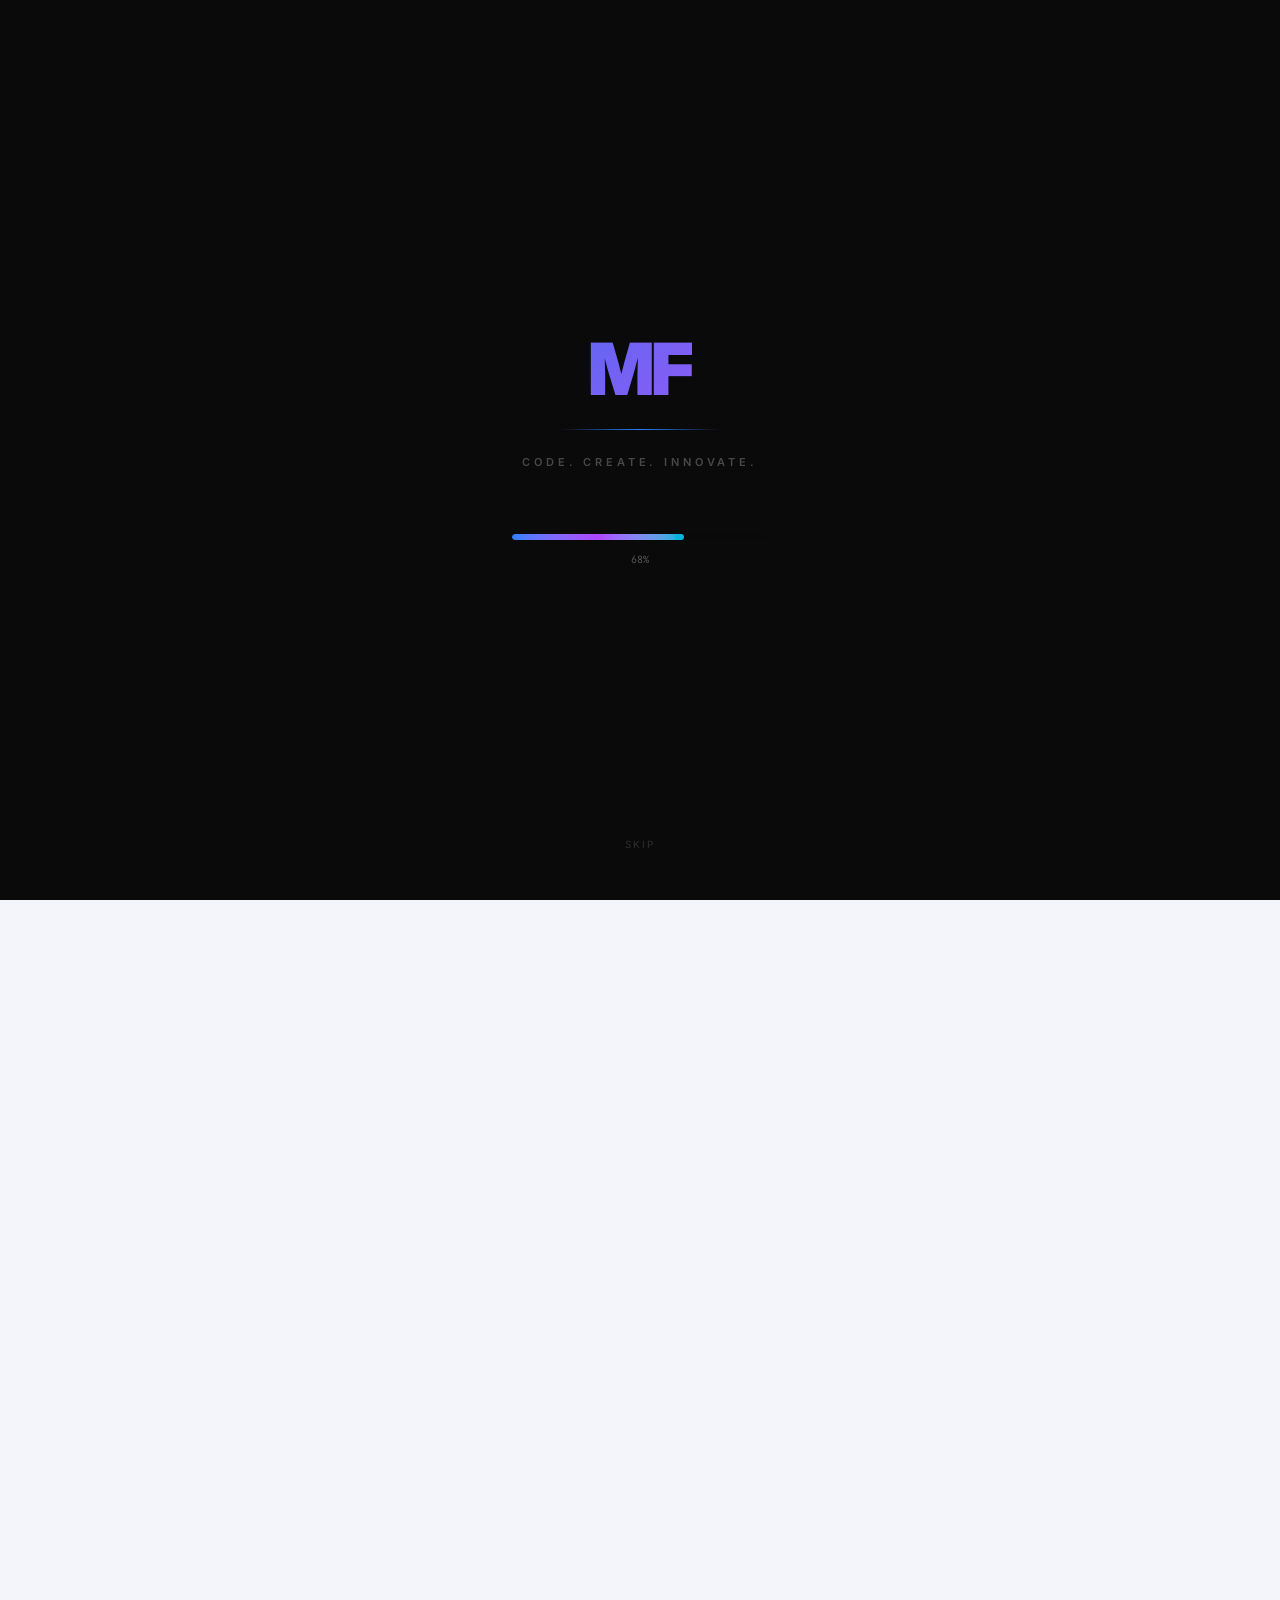
==== commit 7ec4929a: "Add files via upload" ====
--- a/index.html
+++ b/index.html
@@ -62,8 +62,8 @@
         }
       })();
     </script>
-    <script type="module" crossorigin src="/assets/index-C6o2vXv7.js"></script>
-    <link rel="stylesheet" crossorigin href="/assets/index-CgmKwdVP.css">
+    <script type="module" crossorigin src="/assets/index-BByDmp18.js"></script>
+    <link rel="stylesheet" crossorigin href="/assets/index-xoqNdYe1.css">
   </head>
   <body class="antialiased">
     <div id="root"></div>
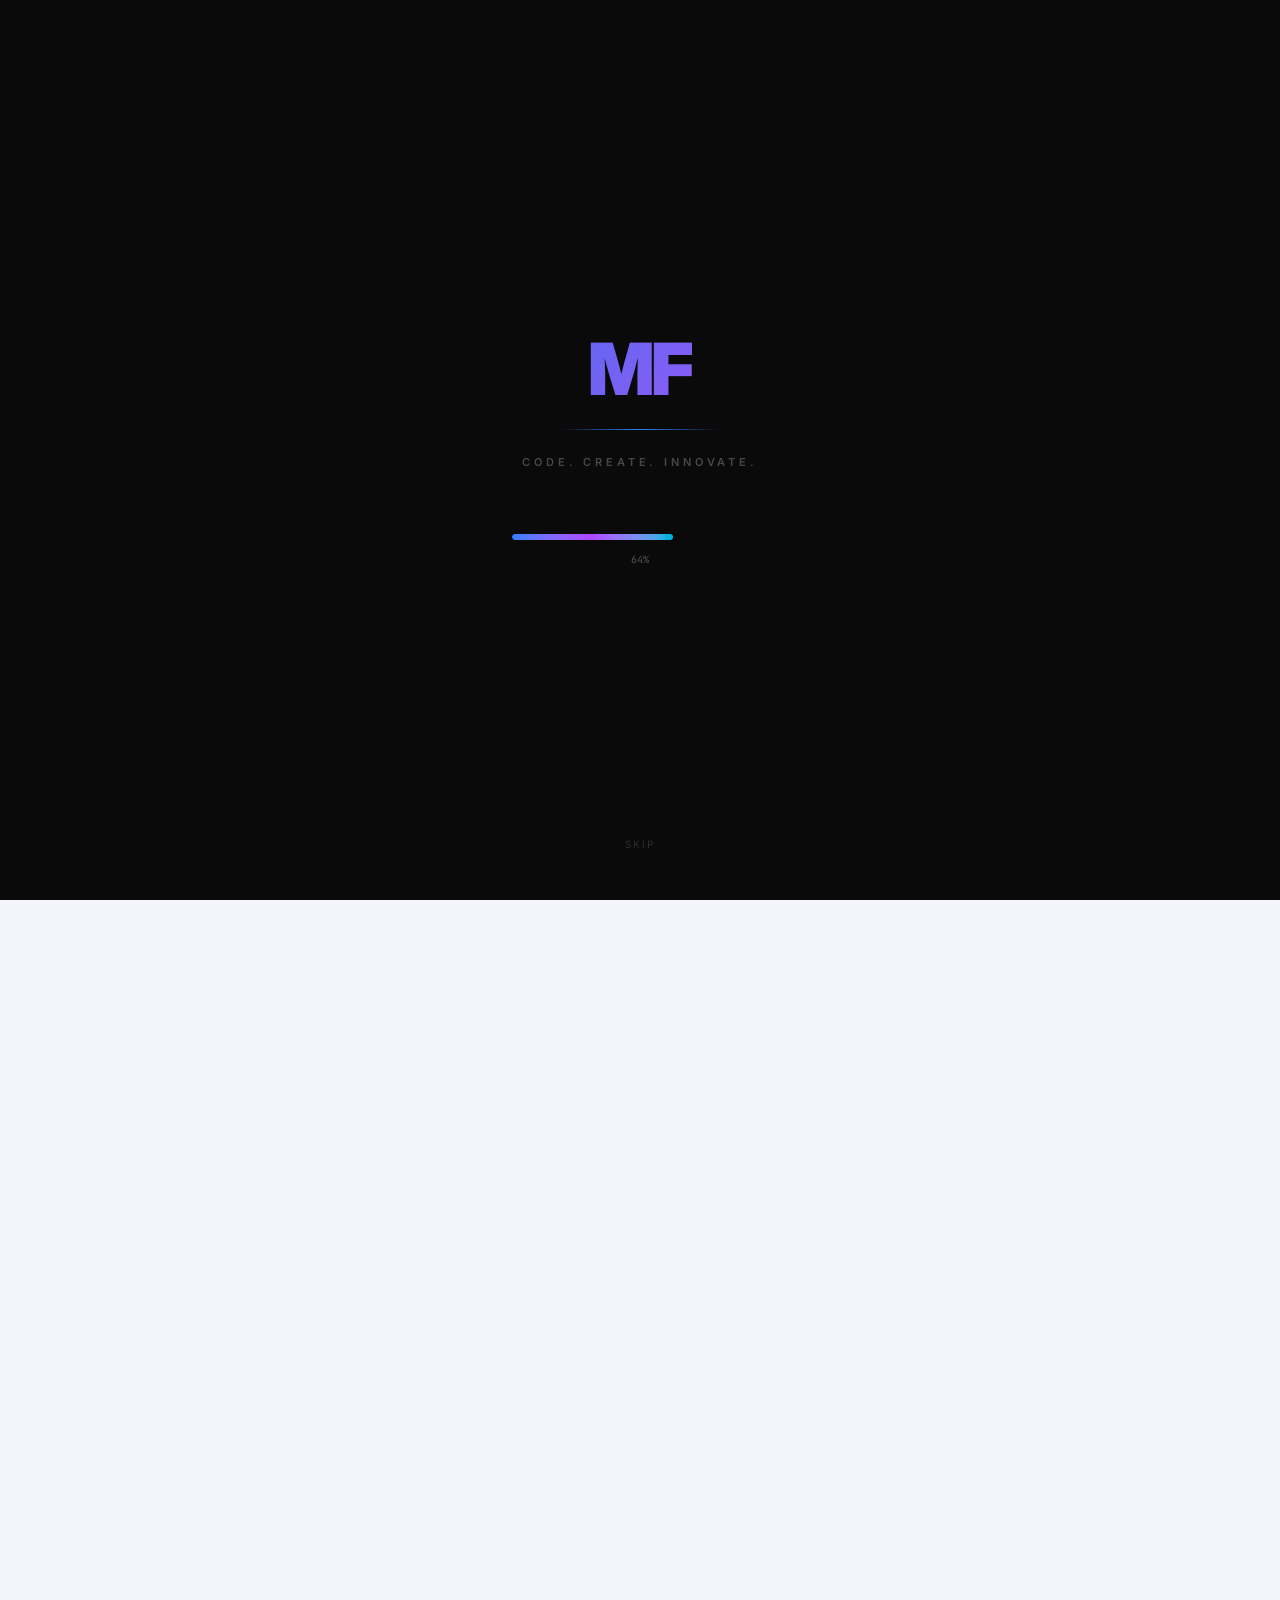
==== commit 1c5a09c8: "Add files via upload" ====
--- a/index.html
+++ b/index.html
@@ -62,8 +62,8 @@
         }
       })();
     </script>
-    <script type="module" crossorigin src="/assets/index-BByDmp18.js"></script>
-    <link rel="stylesheet" crossorigin href="/assets/index-xoqNdYe1.css">
+    <script type="module" crossorigin src="/assets/index-nKswGo_R.js"></script>
+    <link rel="stylesheet" crossorigin href="/assets/index-DTnmj9i0.css">
   </head>
   <body class="antialiased">
     <div id="root"></div>
